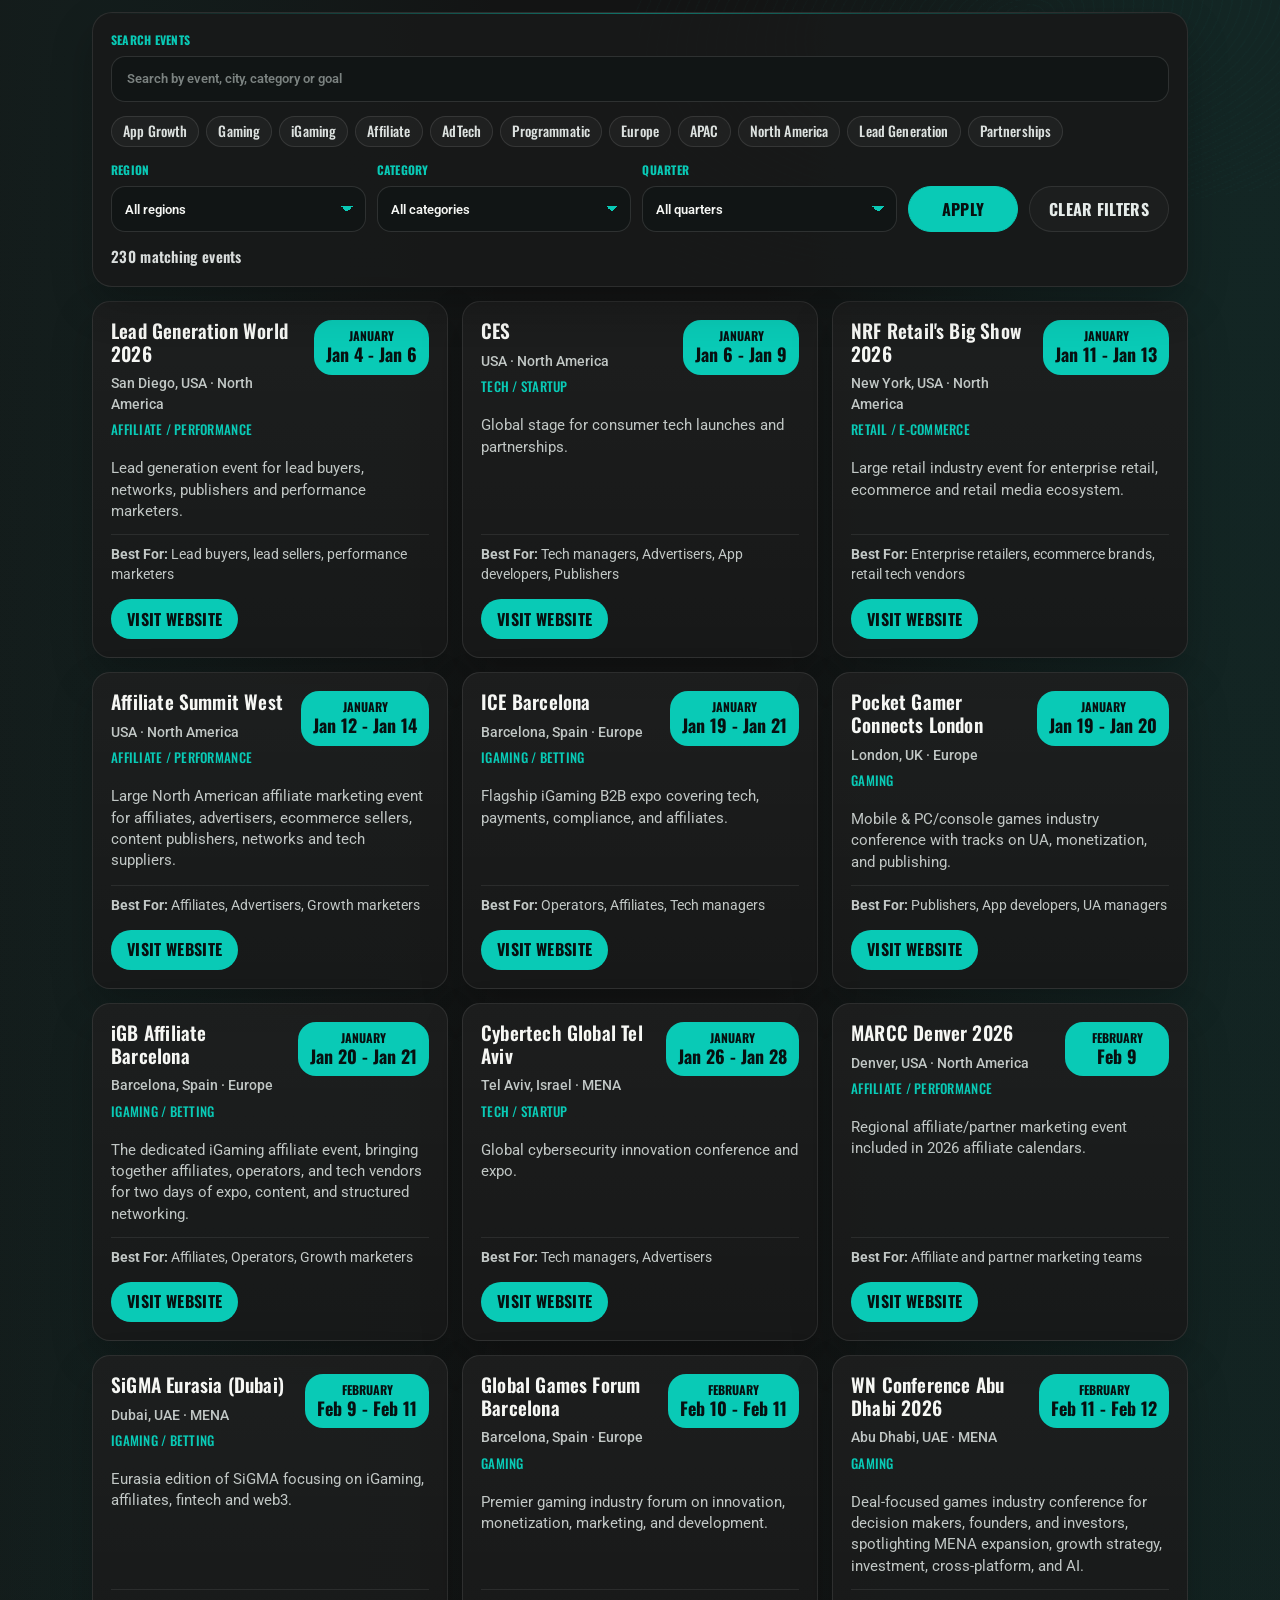
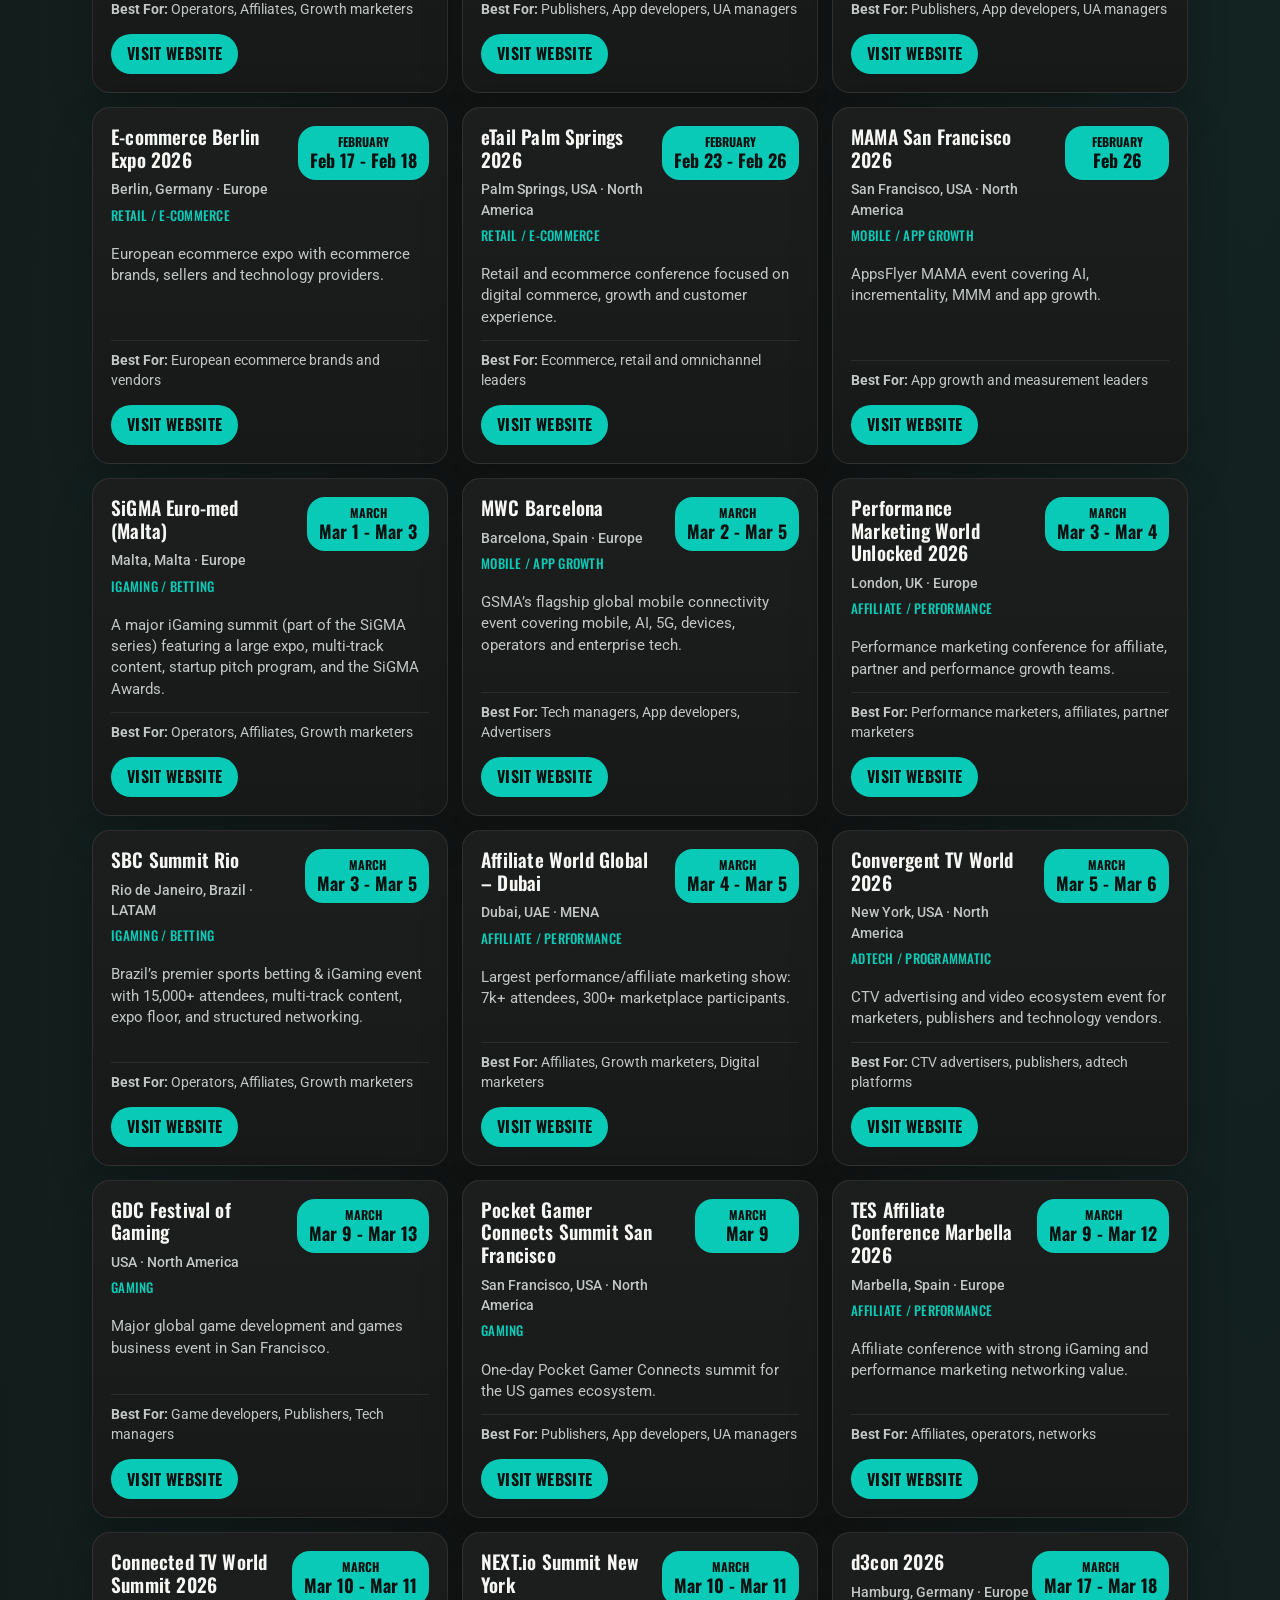
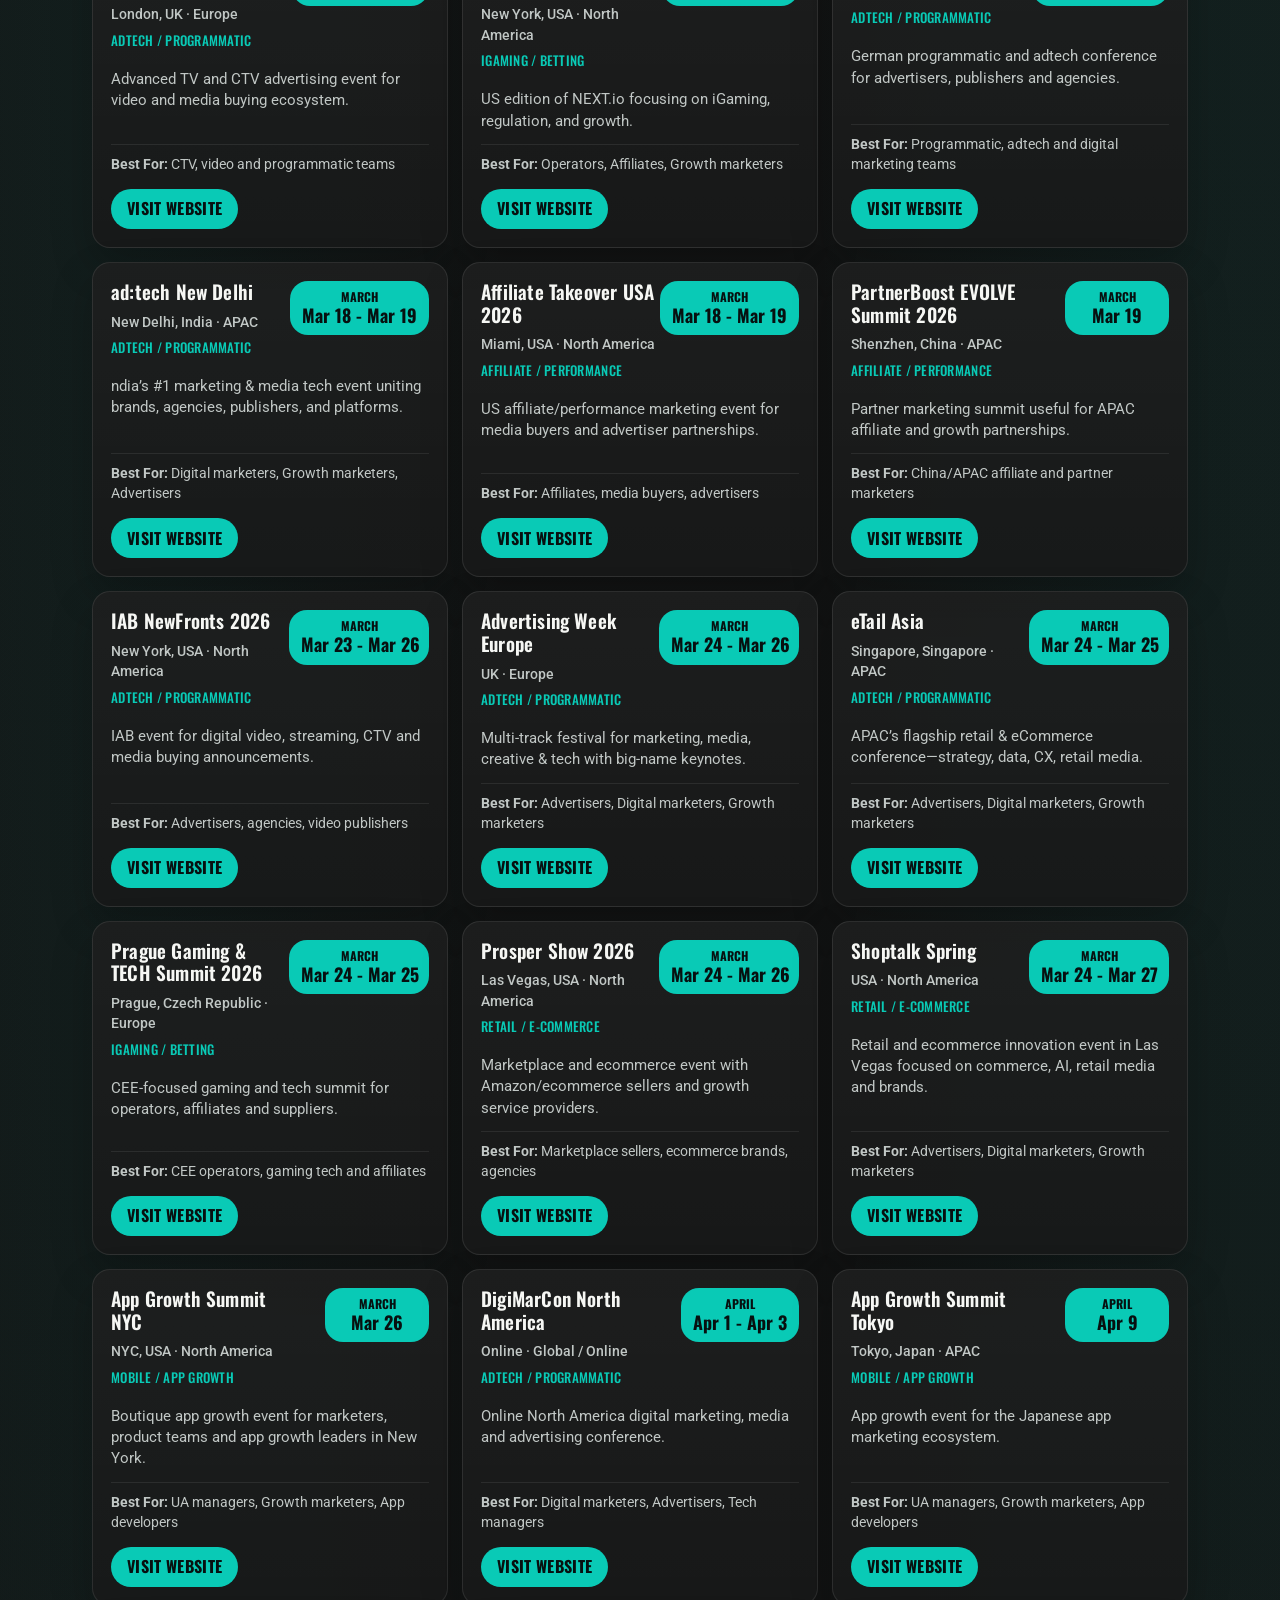
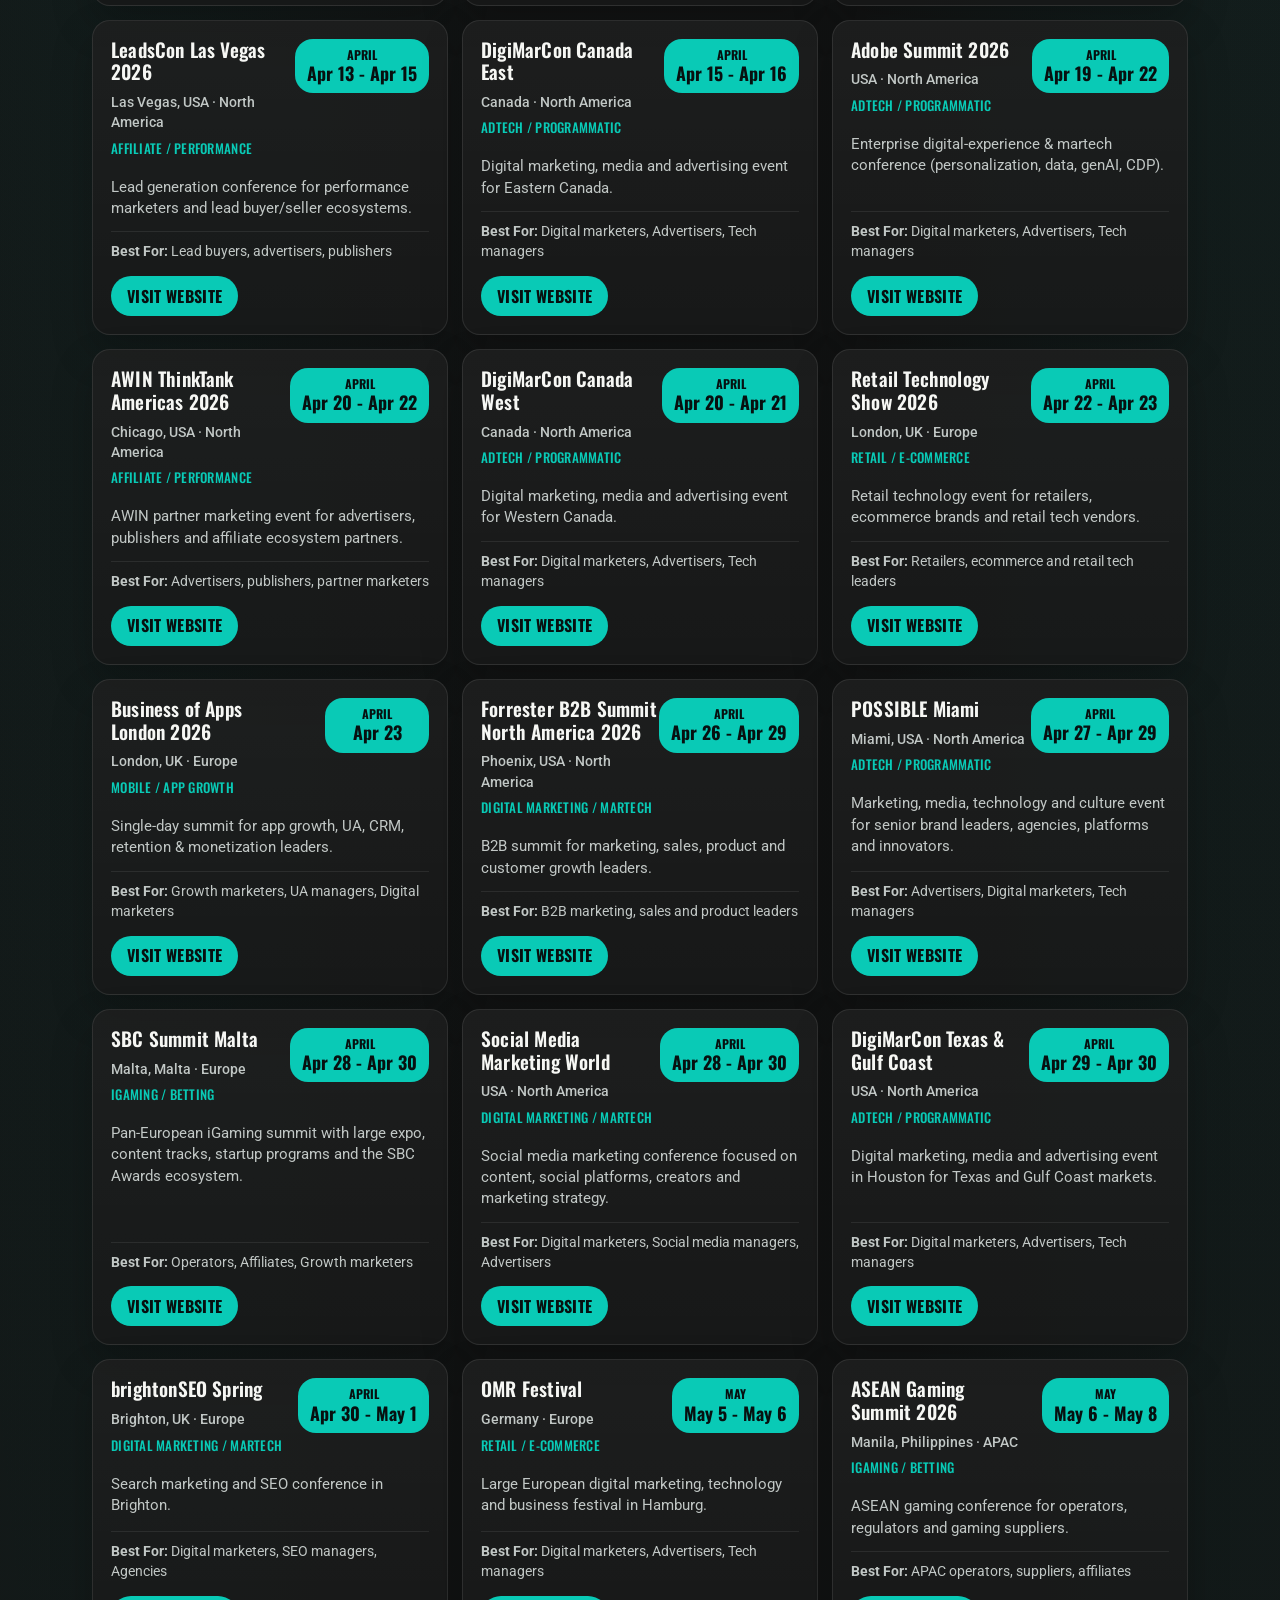
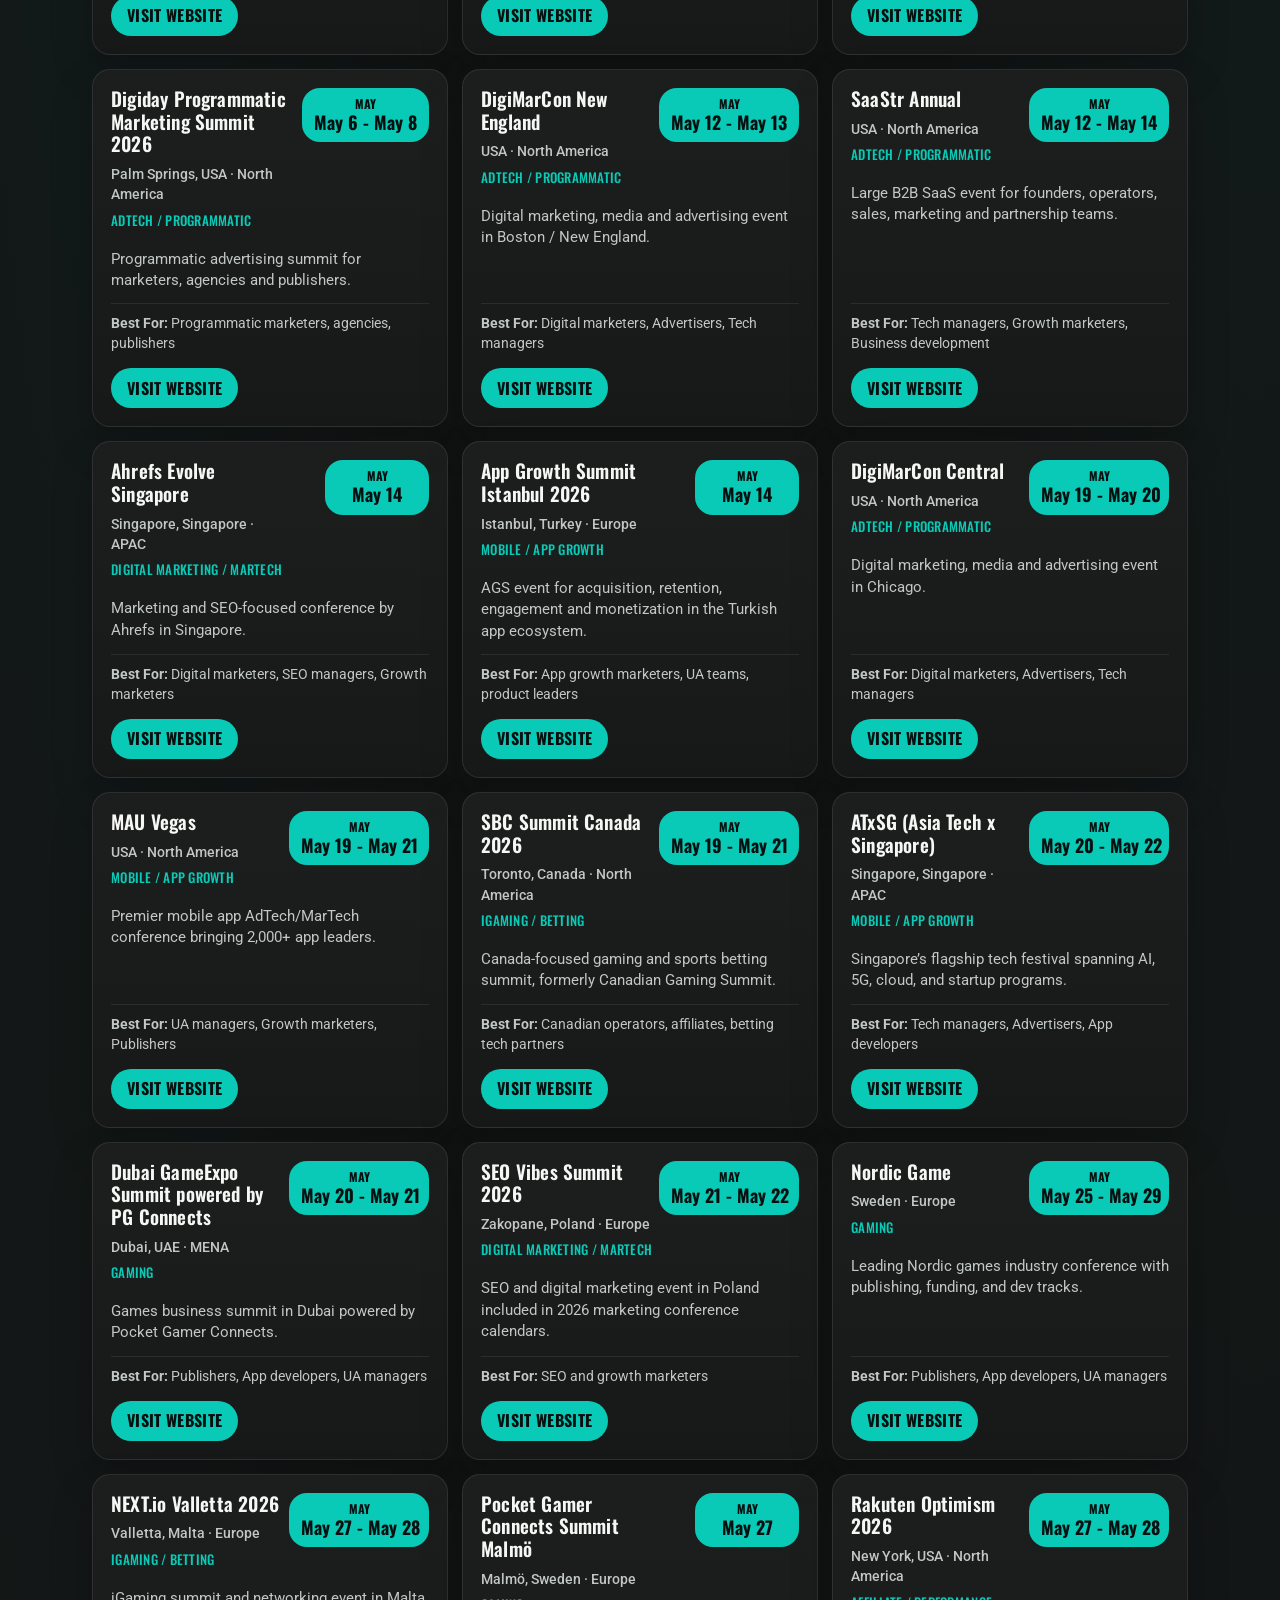
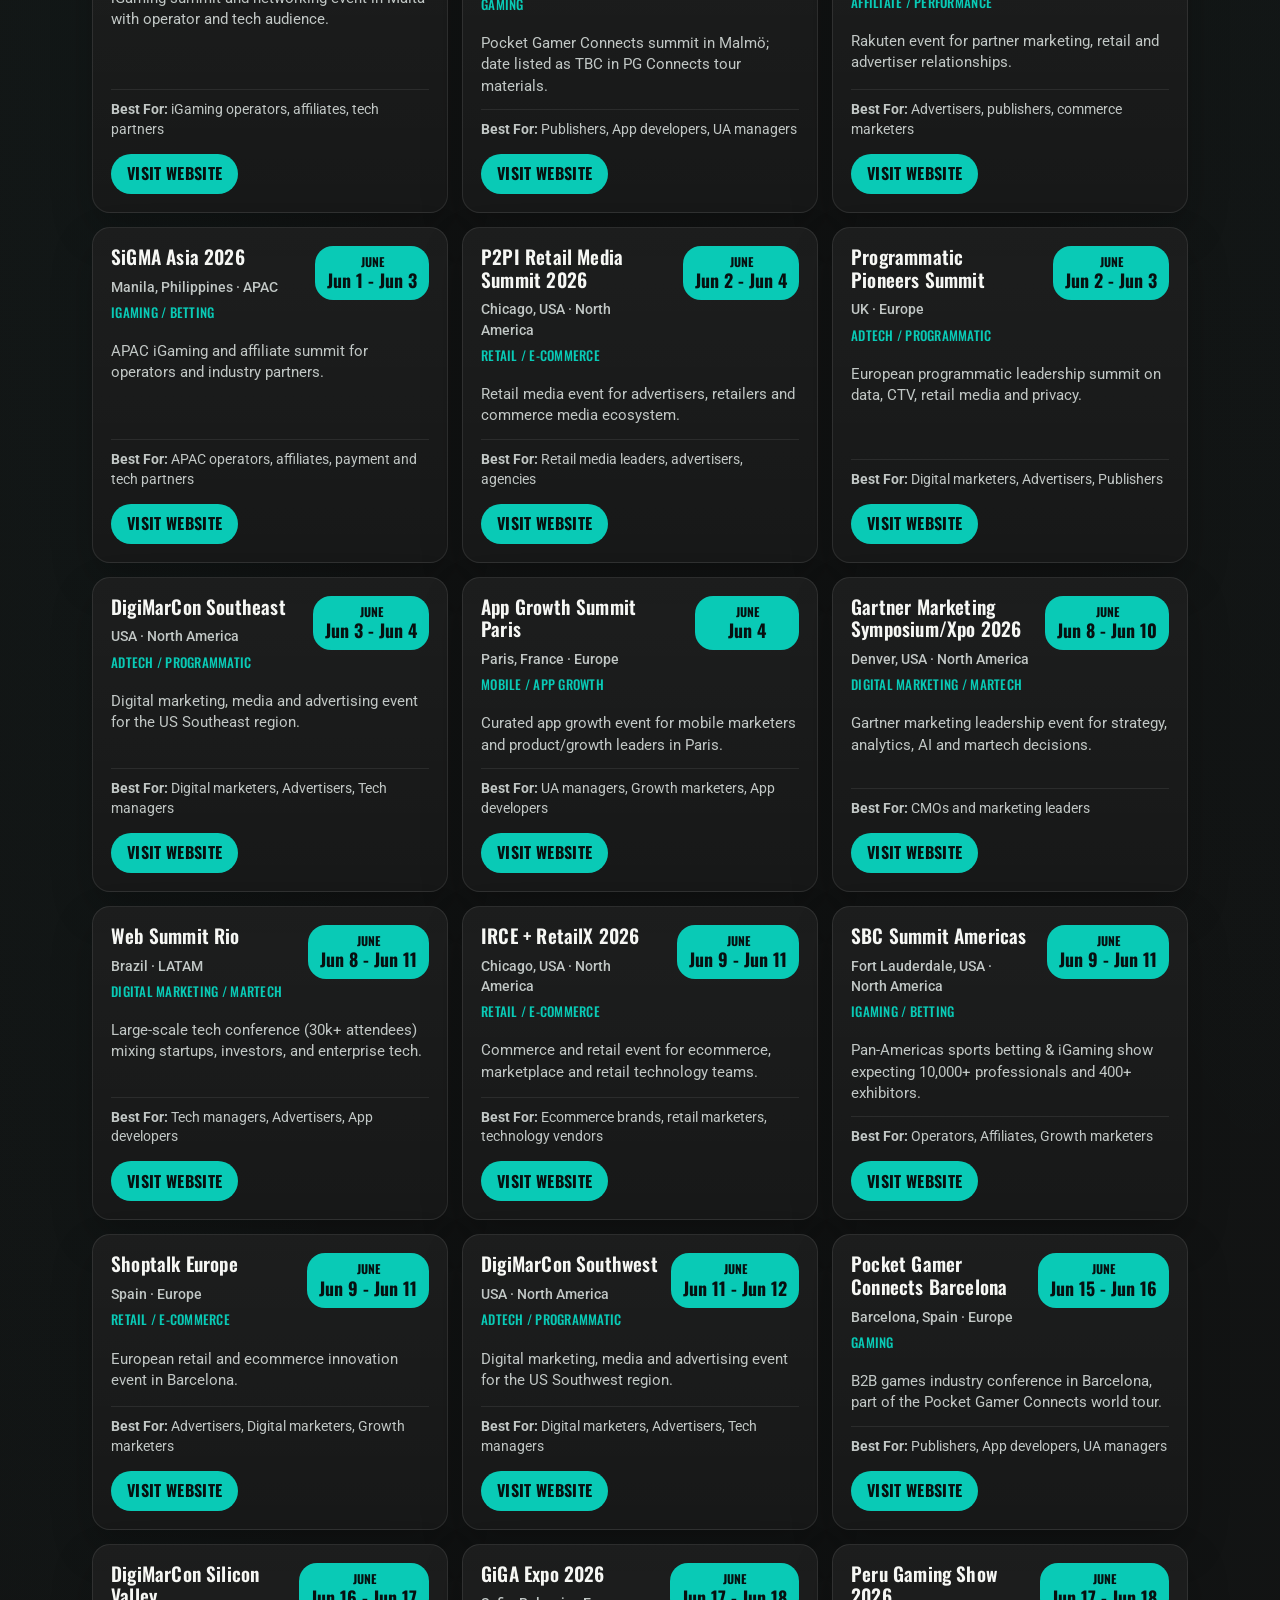
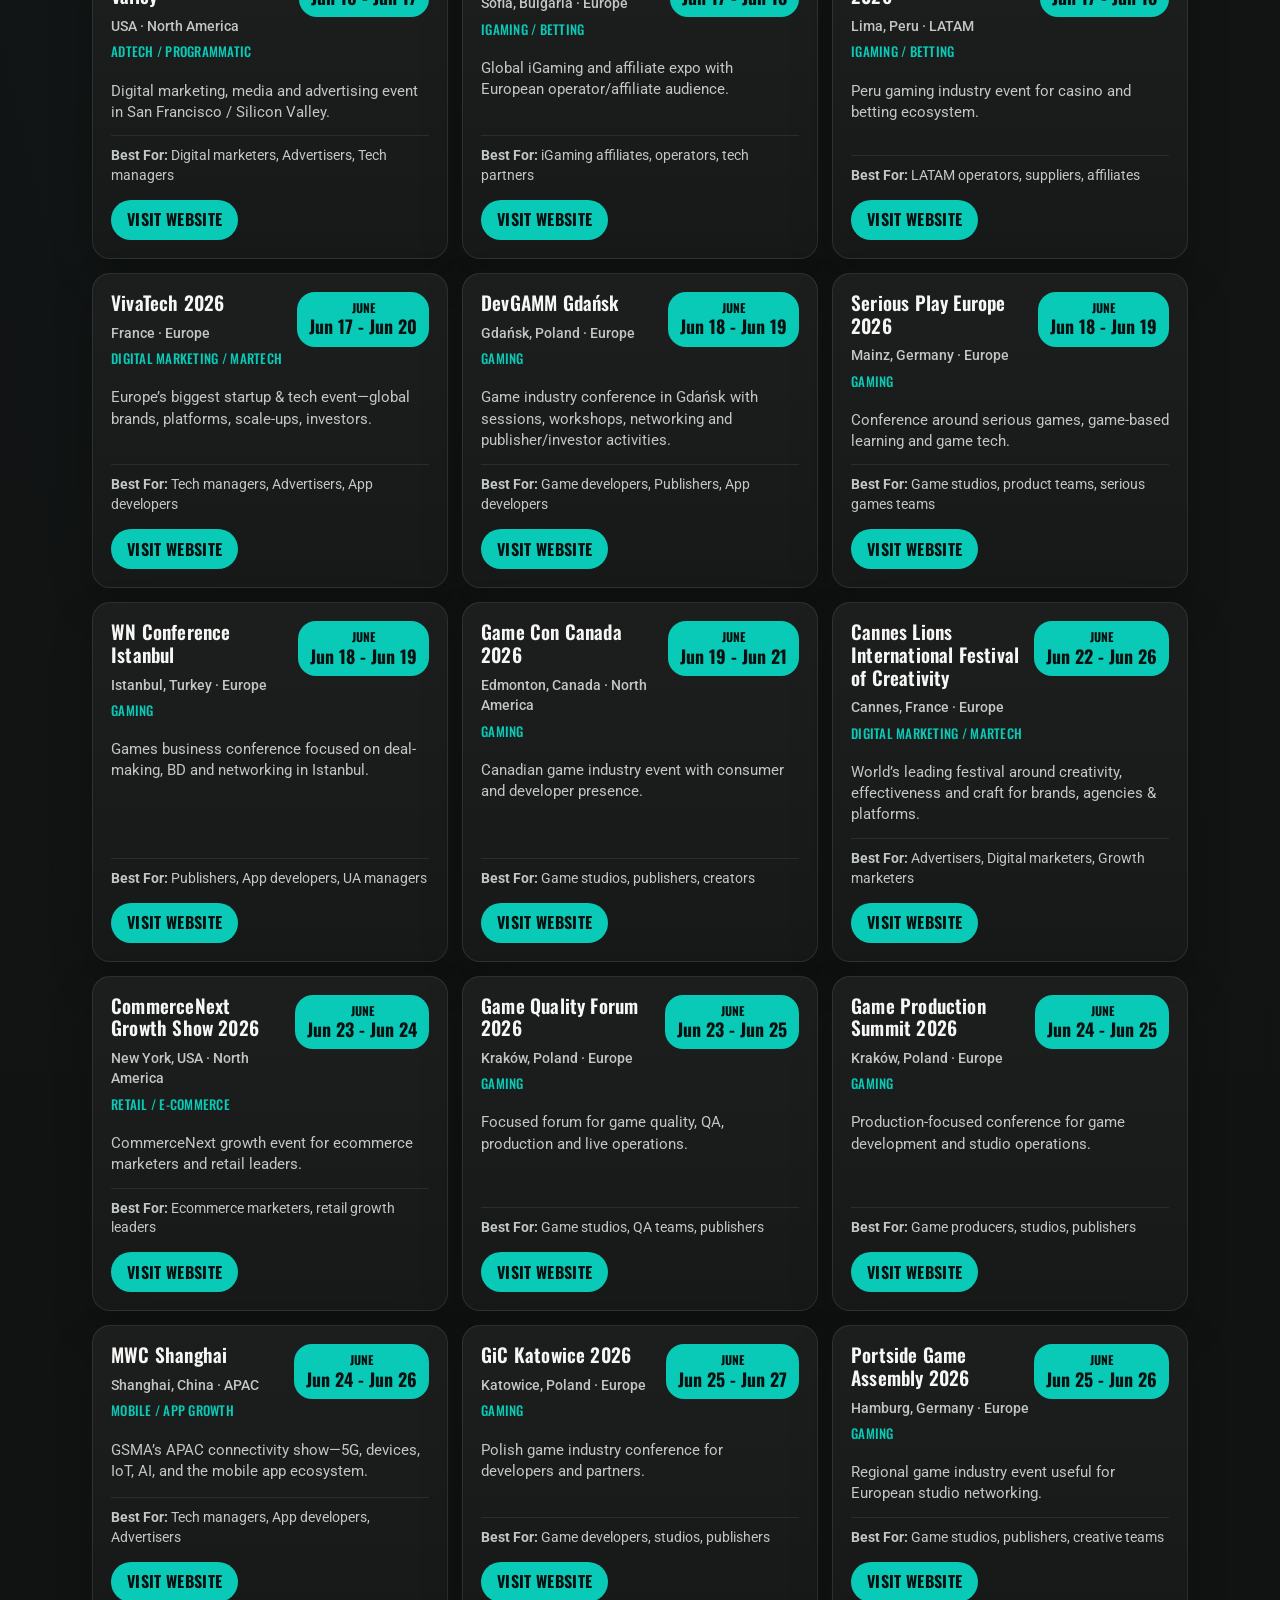
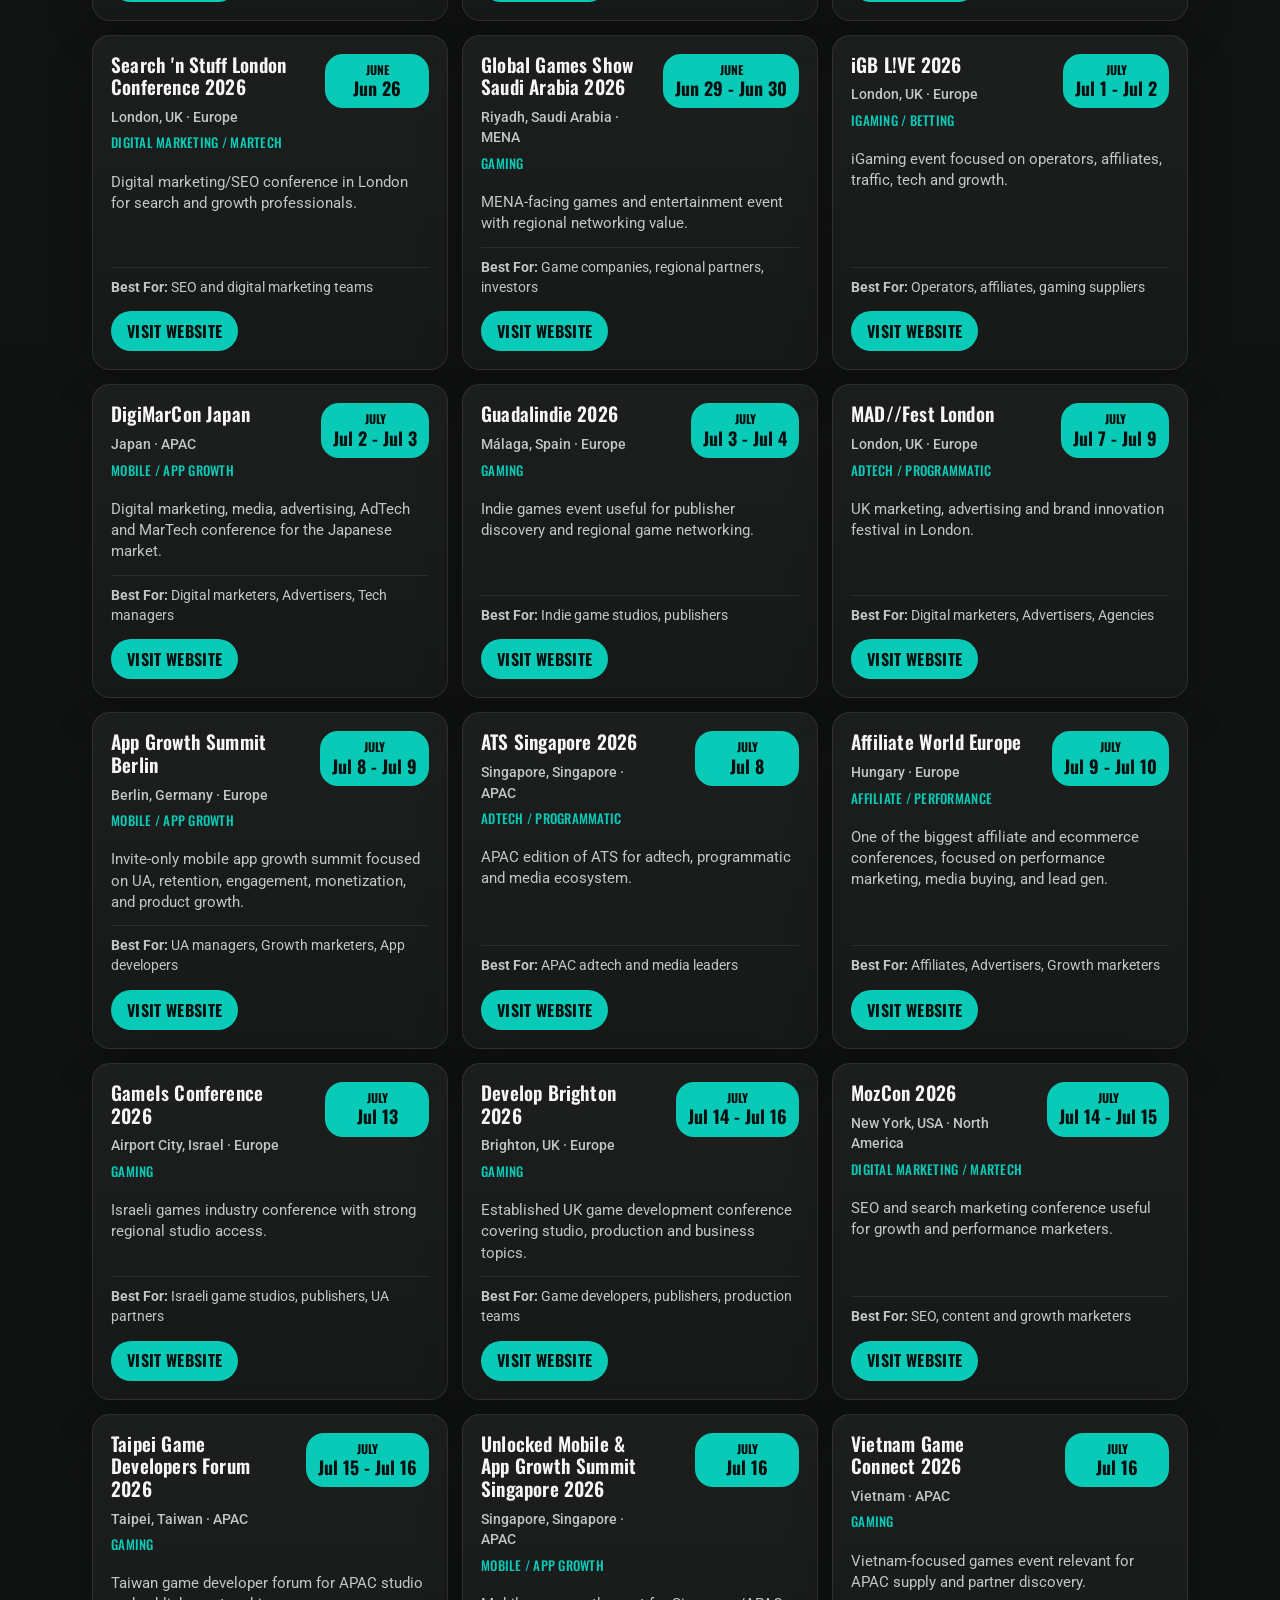
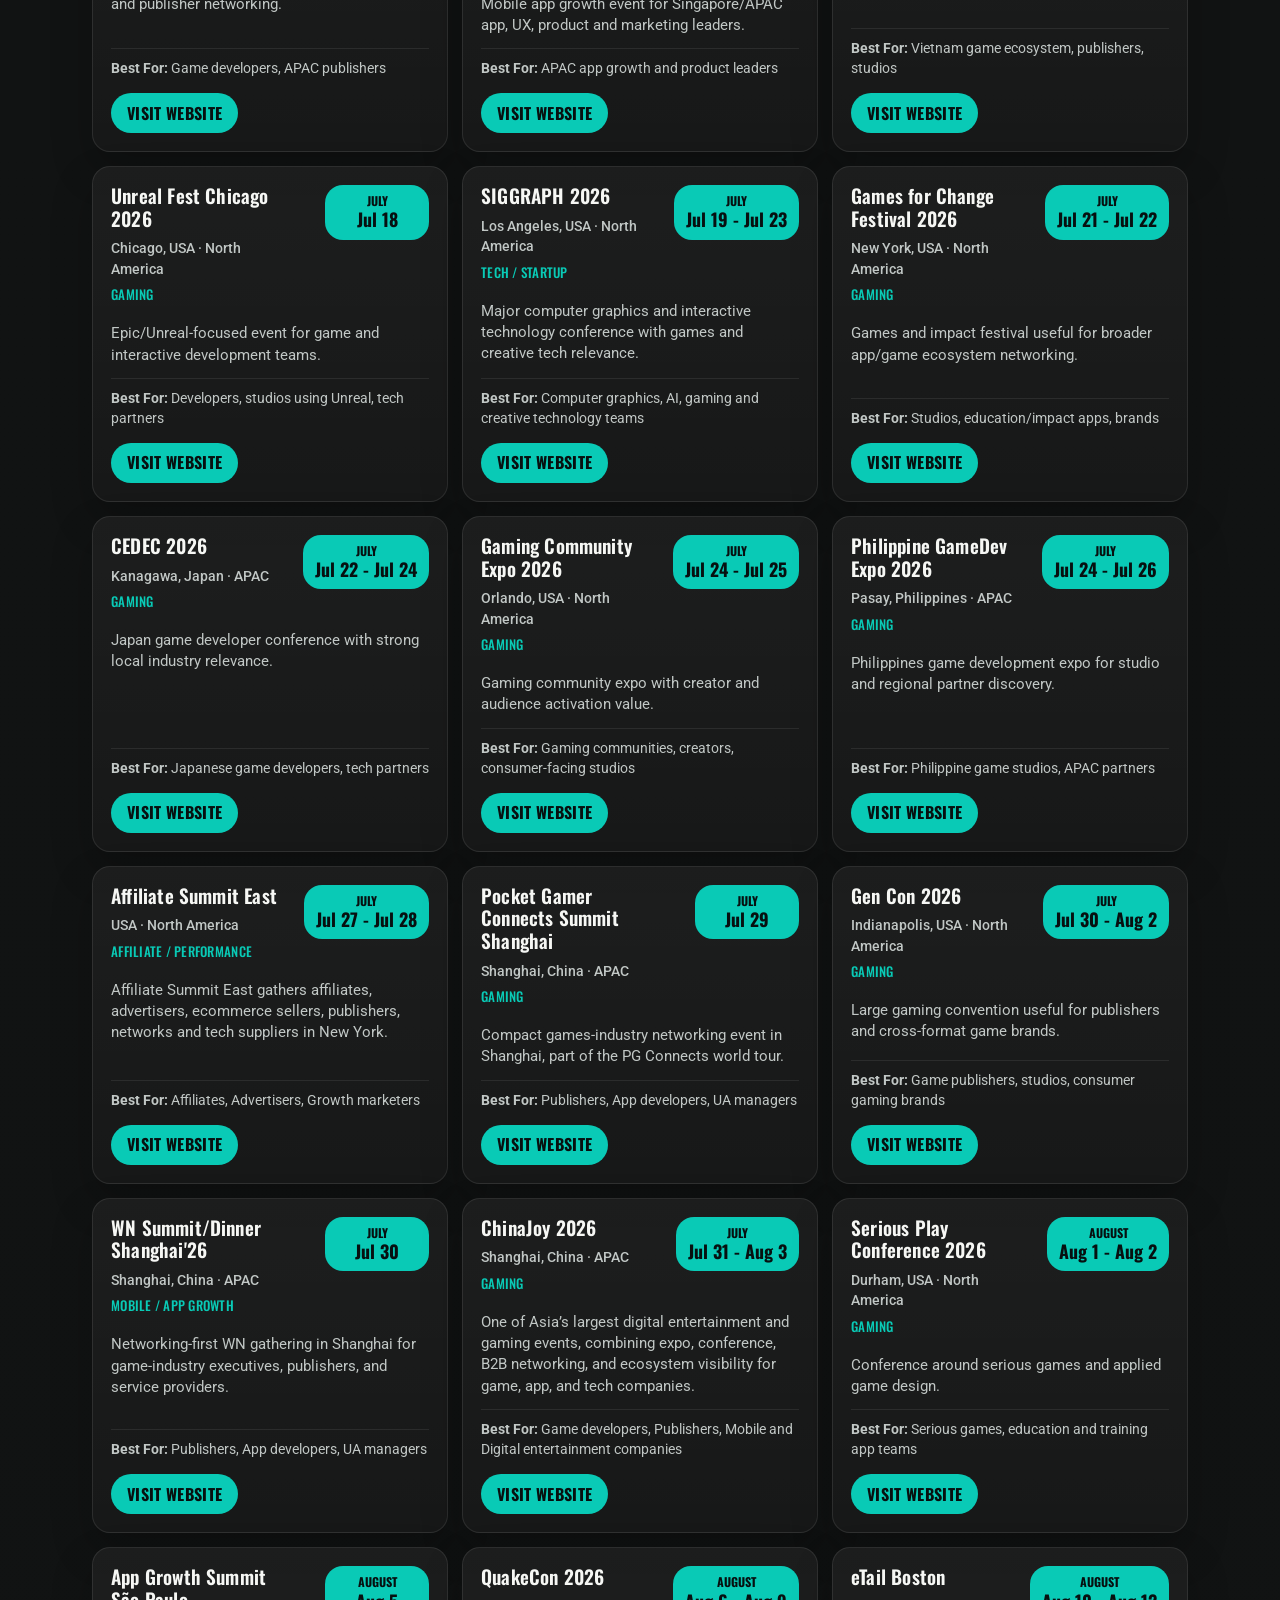
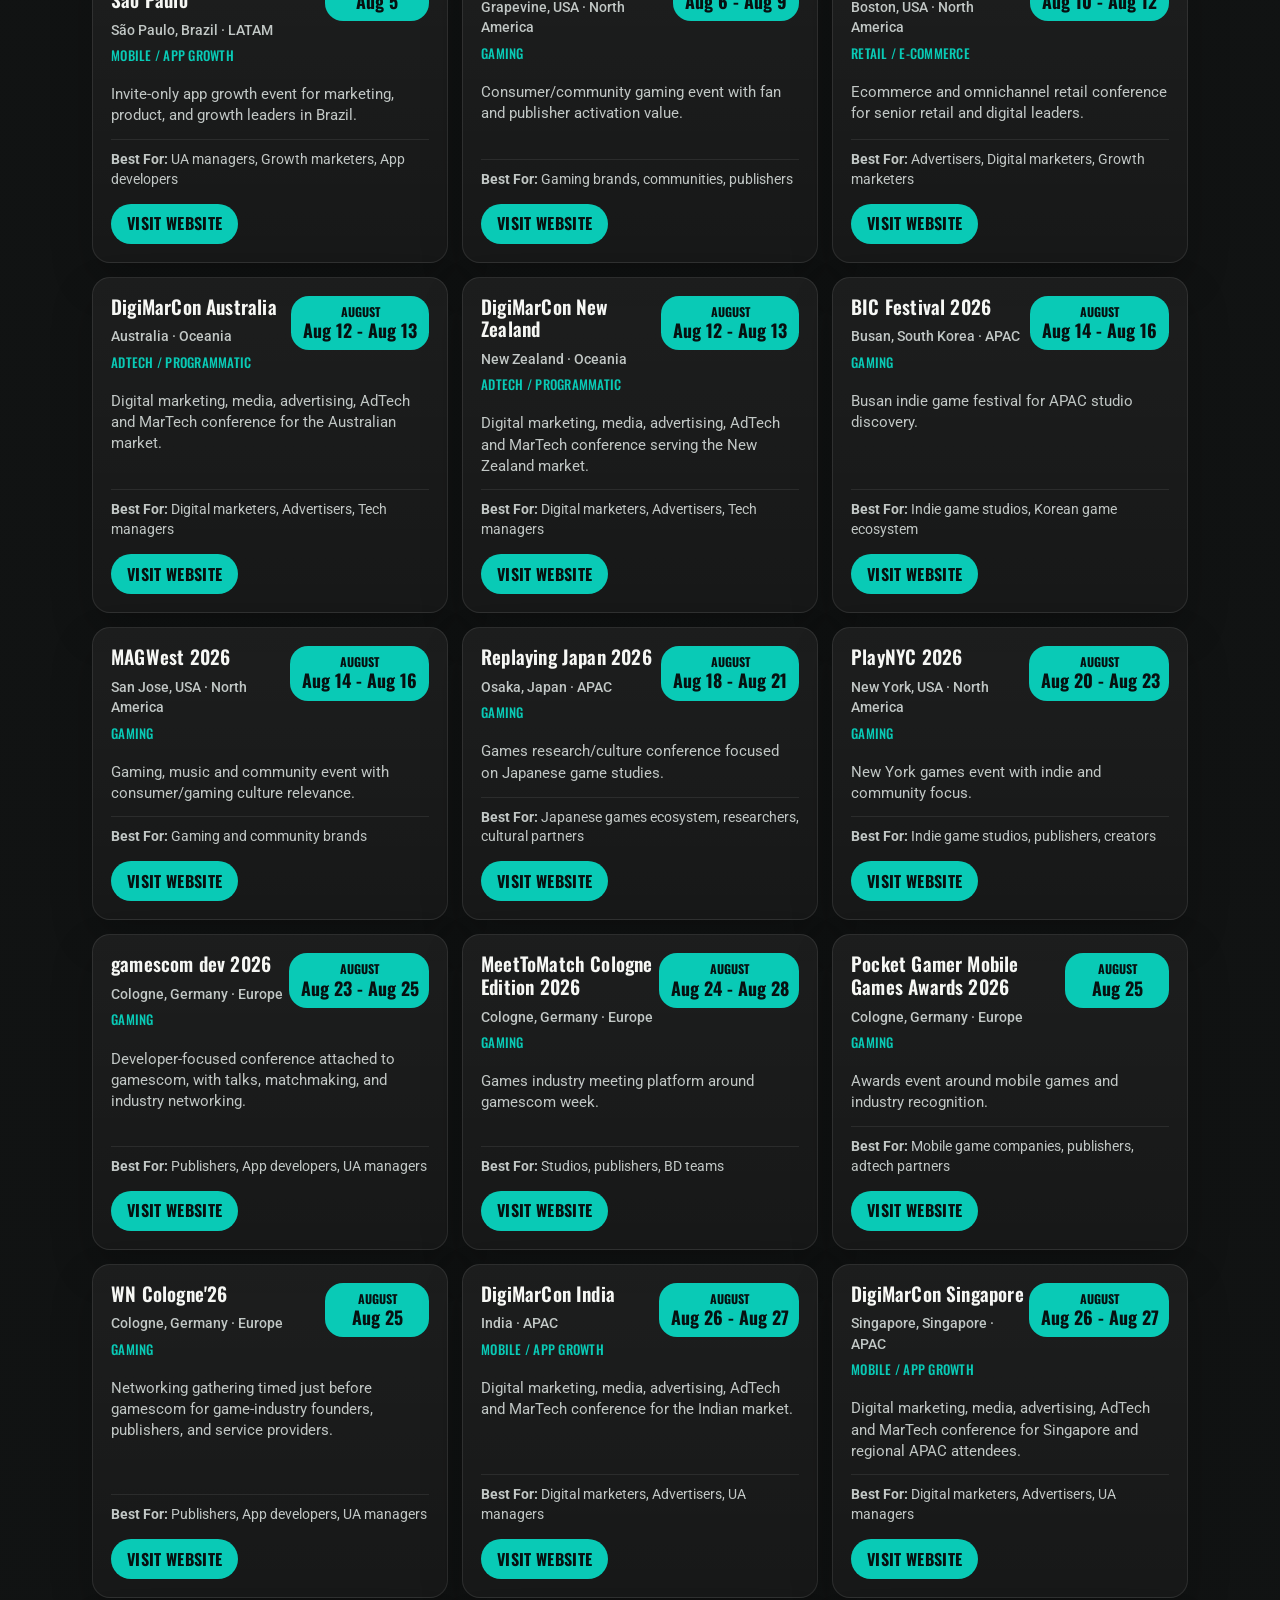
==== index.html @ cb984f2c "Refresh BidMatrix widget styling" ====
<!doctype html>
<html lang="en">
<head>
  <meta charset="utf-8">
  <meta name="viewport" content="width=device-width, initial-scale=1">
  <meta name="description" content="Embeddable BidMatrix event search widget for 2026 app growth events">
  <title>App Growth Event Radar 2026 | BidMatrix</title>
  <link rel="icon" href="data:,">
  <link rel="stylesheet" href="styles.css?v=bidmatrix-refresh">
</head>
<body>
  <main class="widget-shell">
    <section class="search-panel" aria-label="Search 2026 events">
      <label class="search-box" for="searchInput">
        <span>Search events</span>
        <input id="searchInput" type="search" placeholder="Search by event, city, category or goal">
      </label>

      <div class="quick-filters" aria-label="Quick filters">
        <button type="button" class="chip" data-filter-type="category" data-filter-field="mainCategory" data-filter-value="Mobile / App Growth">App Growth</button>
        <button type="button" class="chip" data-filter-type="category" data-filter-field="verticalTags" data-filter-value="Gaming">Gaming</button>
        <button type="button" class="chip" data-filter-type="category" data-filter-field="verticalTags" data-filter-value="iGaming">iGaming</button>
        <button type="button" class="chip" data-filter-type="category" data-filter-field="verticalTags" data-filter-value="Affiliate">Affiliate</button>
        <button type="button" class="chip" data-filter-type="category" data-filter-field="verticalTags" data-filter-value="AdTech">AdTech</button>
        <button type="button" class="chip" data-filter-type="category" data-filter-field="verticalTags" data-filter-value="Programmatic">Programmatic</button>
        <button type="button" class="chip" data-filter-type="region" data-filter-field="region" data-filter-value="Europe">Europe</button>
        <button type="button" class="chip" data-filter-type="region" data-filter-field="region" data-filter-value="APAC">APAC</button>
        <button type="button" class="chip" data-filter-type="region" data-filter-field="region" data-filter-value="North America">North America</button>
        <button type="button" class="chip" data-filter-type="goalTags" data-filter-field="goalTags" data-filter-value="Lead generation">Lead Generation</button>
        <button type="button" class="chip" data-filter-type="goalTags" data-filter-field="goalTags" data-filter-value="Partnerships">Partnerships</button>
      </div>

      <div class="filter-controls">
        <label for="regionFilter">
          <span>Region</span>
          <select id="regionFilter" data-filter="region"></select>
        </label>
        <label for="mainCategoryFilter">
          <span>Category</span>
          <select id="mainCategoryFilter" data-filter="mainCategory"></select>
        </label>
        <label for="quarterFilter">
          <span>Quarter</span>
          <select id="quarterFilter" data-filter="quarter"></select>
        </label>
        <button type="button" id="applyFilters" class="primary-button">Apply</button>
        <button type="button" id="clearFilters" class="secondary-button">Clear filters</button>
      </div>

      <p id="resultCount" class="result-count">Loading events...</p>
    </section>

    <section class="events-section" aria-live="polite">
      <div id="eventsGrid" class="events-grid"></div>
      <div id="emptyState" class="empty-state" hidden>
        <h2>No matching events found</h2>
        <p>Try changing your search or selecting broader filters.</p>
        <button type="button" class="empty-clear secondary-button">Clear filters</button>
      </div>
    </section>
  </main>

  <script src="script.js"></script>
</body>
</html>
---- styles.css ----
@import url("https://fonts.googleapis.com/css2?family=Oswald:wght@400;500;600;700&family=Roboto:wght@400;500;700&display=swap");

:root {
  --bg: #111313;
  --panel: #181a1a;
  --panel-soft: #1e2121;
  --field: #111515;
  --line: rgba(255, 255, 255, 0.09);
  --line-strong: rgba(9, 202, 182, 0.42);
  --text: #f6f7f4;
  --muted: #c1c7c5;
  --muted-2: #09CAB6;
  --accent: #09CAB6;
  --accent-hover: #28d7c8;
  --black: #071010;
  --shadow: 0 18px 42px rgba(0, 0, 0, 0.22);
}

* {
  box-sizing: border-box;
}

body {
  margin: 0;
  color: var(--text);
  background:
    radial-gradient(ellipse at 98% -10%, rgba(9, 202, 182, 0.12), transparent 32rem),
    radial-gradient(ellipse at 8% 8%, rgba(9, 202, 182, 0.06), transparent 26rem),
    linear-gradient(180deg, #141515 0%, var(--bg) 48%, #101212 100%);
  font-family: Roboto, Arial, sans-serif;
  line-height: 1.45;
  overflow-x: hidden;
}

a {
  color: inherit;
}

button,
input,
select {
  font: inherit;
}

.widget-shell {
  width: min(1120px, 100%);
  margin: 0 auto;
  padding: 12px;
  position: relative;
}

.widget-shell::before {
  content: "";
  position: fixed;
  inset: -12rem -8rem auto auto;
  width: min(48rem, 92vw);
  height: 26rem;
  background:
    repeating-radial-gradient(ellipse at center, rgba(9, 202, 182, 0.2) 0 1px, transparent 1px 10px);
  opacity: 0.13;
  transform: rotate(-9deg);
  pointer-events: none;
}

.search-panel,
.event-card,
.empty-state {
  border: 1px solid var(--line);
  background: rgba(24, 26, 26, 0.96);
  box-shadow: var(--shadow);
}

.search-panel {
  position: relative;
  overflow: hidden;
  padding: 18px;
  border-radius: 20px;
}

.search-panel::before {
  content: "";
  position: absolute;
  inset: 0 0 auto;
  height: 1px;
  background: linear-gradient(90deg, transparent, rgba(9, 202, 182, 0.78), transparent);
  opacity: 0.65;
}

h1,
h2,
p {
  margin-top: 0;
}

label {
  display: grid;
  gap: 8px;
  min-width: 0;
  color: var(--muted);
  font-family: Oswald, Arial, sans-serif;
  font-size: 0.84rem;
  font-weight: 600;
}

label span {
  color: var(--accent);
  font-size: 0.74rem;
  font-weight: 700;
  letter-spacing: 0.02em;
  text-transform: uppercase;
}

input,
select {
  width: 100%;
  min-height: 46px;
  color: var(--text);
  background-color: var(--field);
  border: 1px solid rgba(255, 255, 255, 0.12);
  border-radius: 14px;
  outline: none;
  transition: border-color 160ms ease, box-shadow 160ms ease, background-color 160ms ease;
}

input {
  padding: 0 15px;
  font-family: Roboto, Arial, sans-serif;
}

input::placeholder {
  color: #7b8280;
}

select {
  appearance: none;
  padding: 0 38px 0 13px;
  font-family: Roboto, Arial, sans-serif;
  background-image:
    linear-gradient(45deg, transparent 50%, var(--accent) 50%),
    linear-gradient(135deg, var(--accent) 50%, transparent 50%);
  background-position:
    calc(100% - 18px) 50%,
    calc(100% - 12px) 50%;
  background-size: 6px 6px, 6px 6px;
  background-repeat: no-repeat;
}

input:hover,
select:hover {
  border-color: rgba(9, 202, 182, 0.34);
  background-color: #151919;
}

input:focus,
select:focus {
  border-color: var(--accent);
  box-shadow: 0 0 0 2px rgba(9, 202, 182, 0.16);
}

.quick-filters {
  display: flex;
  flex-wrap: wrap;
  gap: 7px;
  margin: 14px 0 4px;
}

.chip {
  min-height: 31px;
  padding: 0 11px;
  color: #dce1df;
  background: rgba(255, 255, 255, 0.035);
  border: 1px solid rgba(255, 255, 255, 0.1);
  border-radius: 999px;
  cursor: pointer;
  font-family: Oswald, Arial, sans-serif;
  font-size: 0.88rem;
  font-weight: 500;
  letter-spacing: 0.01em;
  transition: background-color 160ms ease, border-color 160ms ease, color 160ms ease, transform 160ms ease;
}

.chip:hover {
  border-color: var(--line-strong);
  color: var(--accent);
  background: rgba(9, 202, 182, 0.08);
  transform: translateY(-1px);
}

.chip.is-active {
  color: var(--black);
  background: var(--accent);
  border-color: var(--accent);
  box-shadow: 0 0 0 2px rgba(9, 202, 182, 0.1);
}

.filter-controls {
  display: grid;
  grid-template-columns: repeat(3, minmax(0, 1fr)) 110px 140px;
  gap: 11px;
  margin-top: 14px;
  align-items: end;
}

.primary-button,
.secondary-button {
  min-height: 46px;
  border-radius: 999px;
  cursor: pointer;
  font-family: Oswald, Arial, sans-serif;
  font-weight: 700;
  letter-spacing: 0.02em;
  text-transform: uppercase;
  transition: background-color 160ms ease, border-color 160ms ease, color 160ms ease, transform 160ms ease;
}

.primary-button {
  color: var(--black);
  background: var(--accent);
  border: 1px solid var(--accent);
}

.primary-button:hover {
  background: var(--accent-hover);
  border-color: var(--accent-hover);
  transform: translateY(-1px);
}

.secondary-button {
  color: #e6ecea;
  background: rgba(255, 255, 255, 0.025);
  border: 1px solid var(--line);
}

.secondary-button:hover {
  color: var(--accent);
  border-color: var(--accent);
  transform: translateY(-1px);
}

.result-count {
  margin: 14px 0 0;
  color: #d9dddc;
  font-family: Oswald, Arial, sans-serif;
  font-size: 0.94rem;
  font-weight: 600;
  letter-spacing: 0.02em;
}

.events-section {
  margin-top: 14px;
}

.events-grid {
  display: grid;
  grid-template-columns: repeat(3, minmax(0, 1fr));
  gap: 14px;
}

.event-card {
  display: flex;
  flex-direction: column;
  min-height: 100%;
  padding: 18px;
  border-radius: 18px;
  background:
    linear-gradient(180deg, rgba(255, 255, 255, 0.025), rgba(255, 255, 255, 0)),
    rgba(24, 26, 26, 0.96);
  transition: border-color 160ms ease, transform 160ms ease, background-color 160ms ease;
}

.event-card:hover {
  border-color: var(--line-strong);
  transform: translateY(-1px);
}

.card-header {
  display: grid;
  grid-template-columns: minmax(0, 1fr) minmax(96px, 124px);
  gap: 16px;
  align-items: start;
  margin-bottom: 13px;
}

.event-card h2 {
  margin-bottom: 8px;
  font-family: Oswald, Arial, sans-serif;
  font-size: 1.2rem;
  font-weight: 600;
  line-height: 1.18;
  letter-spacing: 0.01em;
}

.date-badge {
  justify-self: end;
  width: fit-content;
  max-width: 140px;
  min-width: 104px;
  padding: 10px 12px;
  color: var(--black);
  background: var(--accent);
  border-radius: 18px;
  text-align: center;
  font-family: Oswald, Arial, sans-serif;
  font-size: clamp(1rem, 1.6vw, 1.12rem);
  font-weight: 700;
  line-height: 1.08;
  white-space: nowrap;
}

.date-badge span {
  display: block;
  margin-bottom: 3px;
  font-size: 0.76rem;
  font-weight: 700;
  line-height: 1;
  text-transform: uppercase;
}

.location,
.category,
.description,
.best-for {
  color: var(--muted);
  font-family: Roboto, Arial, sans-serif;
}

.location,
.category {
  margin-bottom: 6px;
  font-size: 0.88rem;
  font-weight: 500;
}

.category {
  color: var(--accent);
  font-family: Oswald, Arial, sans-serif;
  font-size: 0.82rem;
  letter-spacing: 0.02em;
  text-transform: uppercase;
}

.description {
  margin-bottom: 12px;
  font-size: 0.92rem;
}

.best-for {
  margin-top: auto;
  margin-bottom: 0;
  padding-top: 10px;
  border-top: 1px solid rgba(255, 255, 255, 0.08);
  font-size: 0.86rem;
}

.event-link {
  display: inline-flex;
  align-items: center;
  justify-content: center;
  align-self: flex-start;
  min-height: 40px;
  margin-top: 14px;
  padding: 0 16px;
  color: var(--black);
  background: var(--accent);
  border-radius: 999px;
  text-decoration: none;
  font-family: Oswald, Arial, sans-serif;
  font-weight: 700;
  letter-spacing: 0.02em;
  text-transform: uppercase;
  transition: background-color 160ms ease, transform 160ms ease;
}

.event-link:hover {
  background: var(--accent-hover);
  transform: translateY(-1px);
}

.event-link[aria-disabled="true"] {
  color: var(--muted-2);
  background: var(--panel-soft);
  pointer-events: none;
}

.empty-state {
  padding: 34px 18px;
  border-radius: 18px;
  text-align: center;
}

.empty-state h2 {
  margin-bottom: 8px;
  font-family: Oswald, Arial, sans-serif;
  font-size: 1.35rem;
  font-weight: 600;
  letter-spacing: 0;
}

.empty-state p {
  max-width: 520px;
  margin: 0 auto 16px;
  color: var(--muted);
  font-family: Roboto, Arial, sans-serif;
}

.empty-clear {
  padding: 0 18px;
}

@media (max-width: 920px) {
  .filter-controls {
    grid-template-columns: repeat(3, minmax(0, 1fr));
  }

  #applyFilters,
  #clearFilters {
    width: 100%;
  }

  .events-grid {
    grid-template-columns: repeat(2, minmax(0, 1fr));
  }
}

@media (max-width: 720px) {
  .widget-shell {
    padding: 8px;
  }

  .widget-shell::before {
    width: 36rem;
    height: 22rem;
    opacity: 0.08;
  }

  .filter-controls,
  .card-header {
    grid-template-columns: 1fr;
  }

  .card-header {
    gap: 10px;
  }

  .date-badge {
    justify-self: start;
    max-width: 100%;
    min-width: 104px;
    padding: 9px 12px;
  }

  .search-panel,
  .event-card,
  .empty-state {
    border-radius: 16px;
  }

  .events-grid {
    grid-template-columns: 1fr;
  }

  .chip {
    min-height: 34px;
  }

  .primary-button,
  .secondary-button,
  .event-link {
    width: 100%;
  }
}
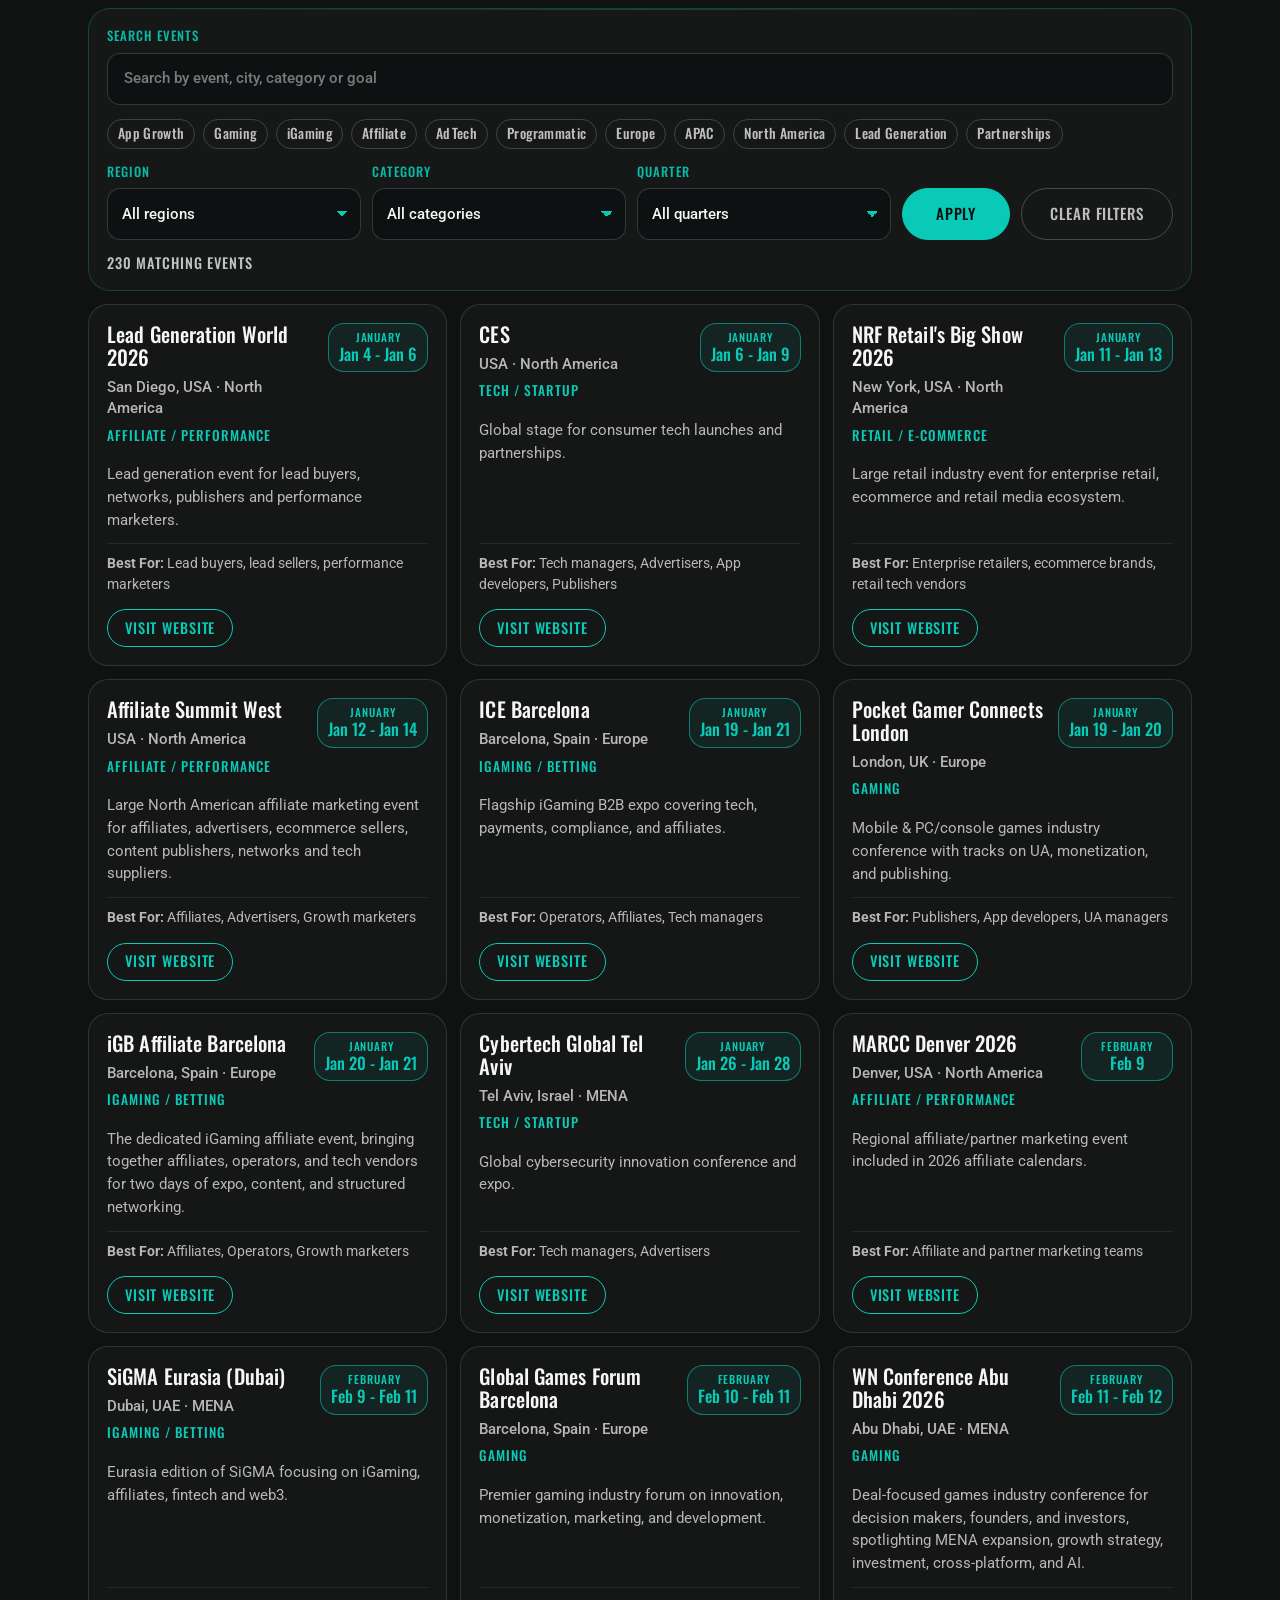
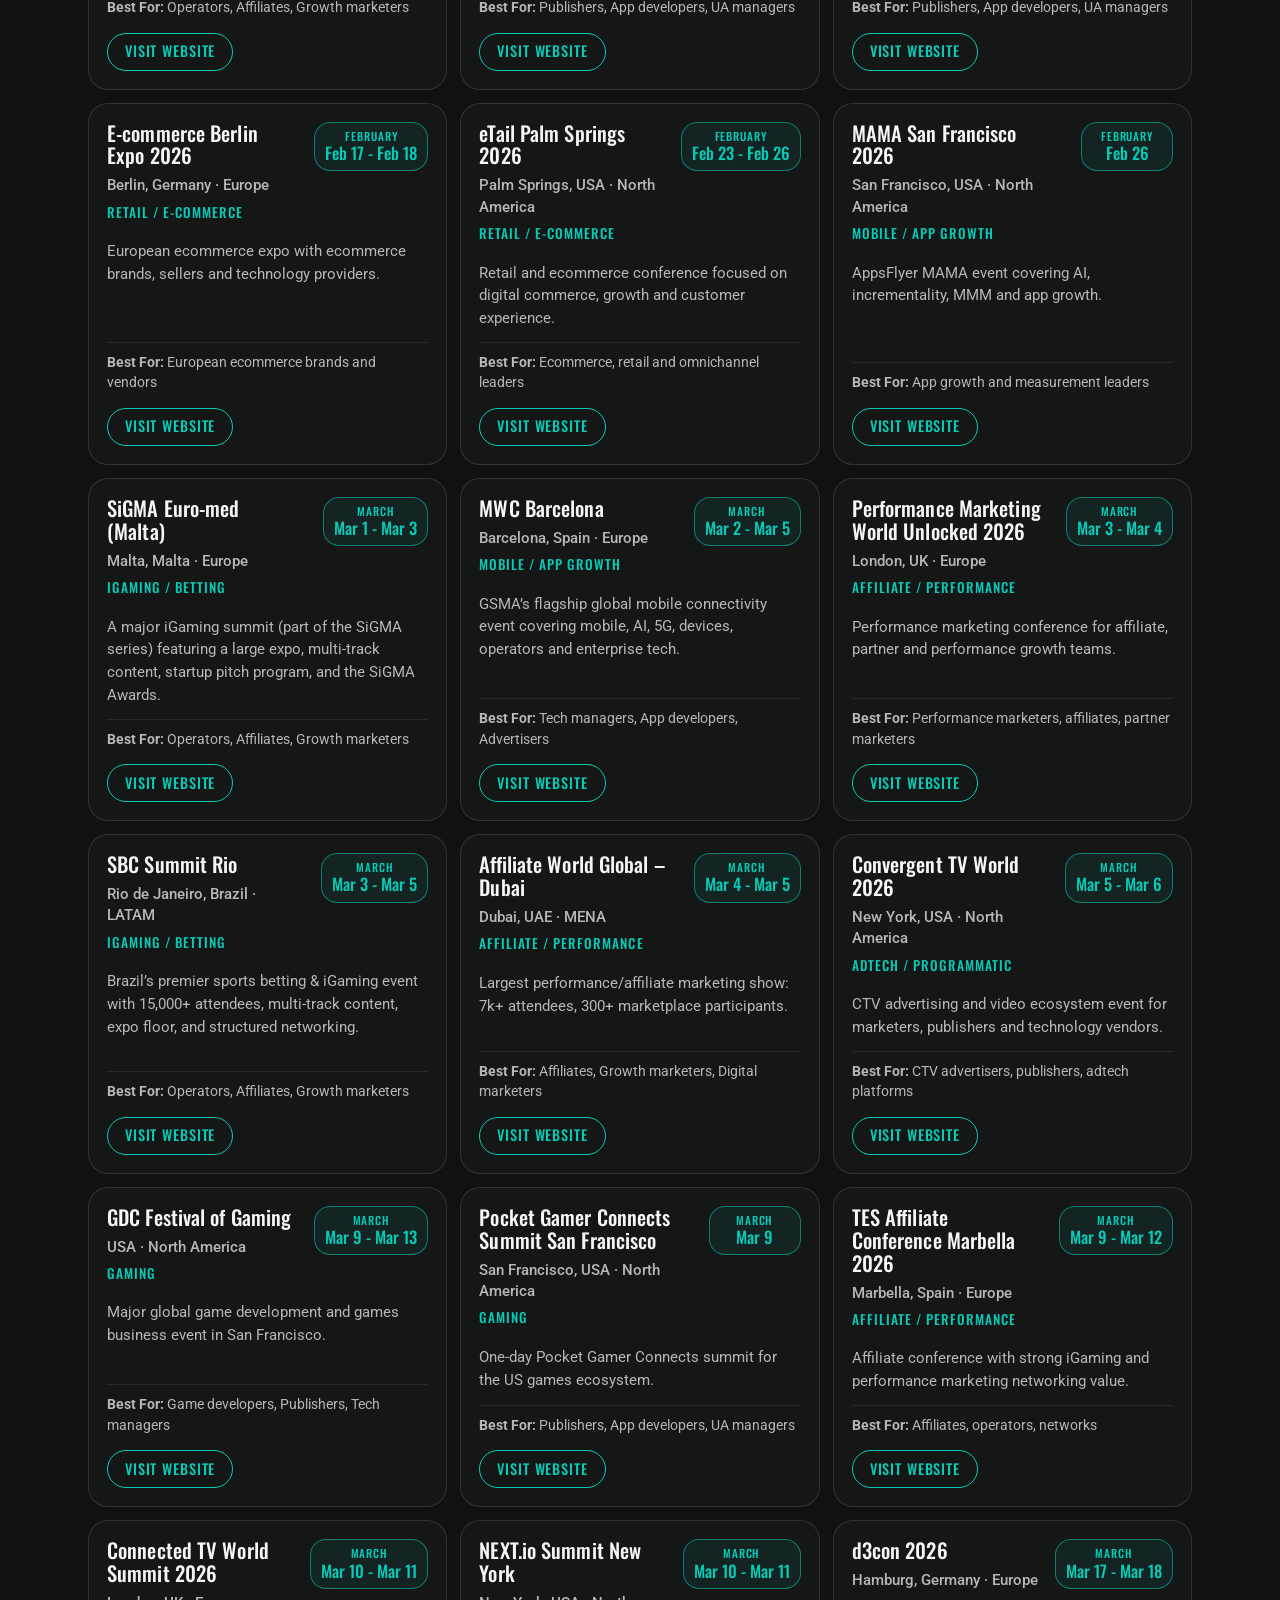
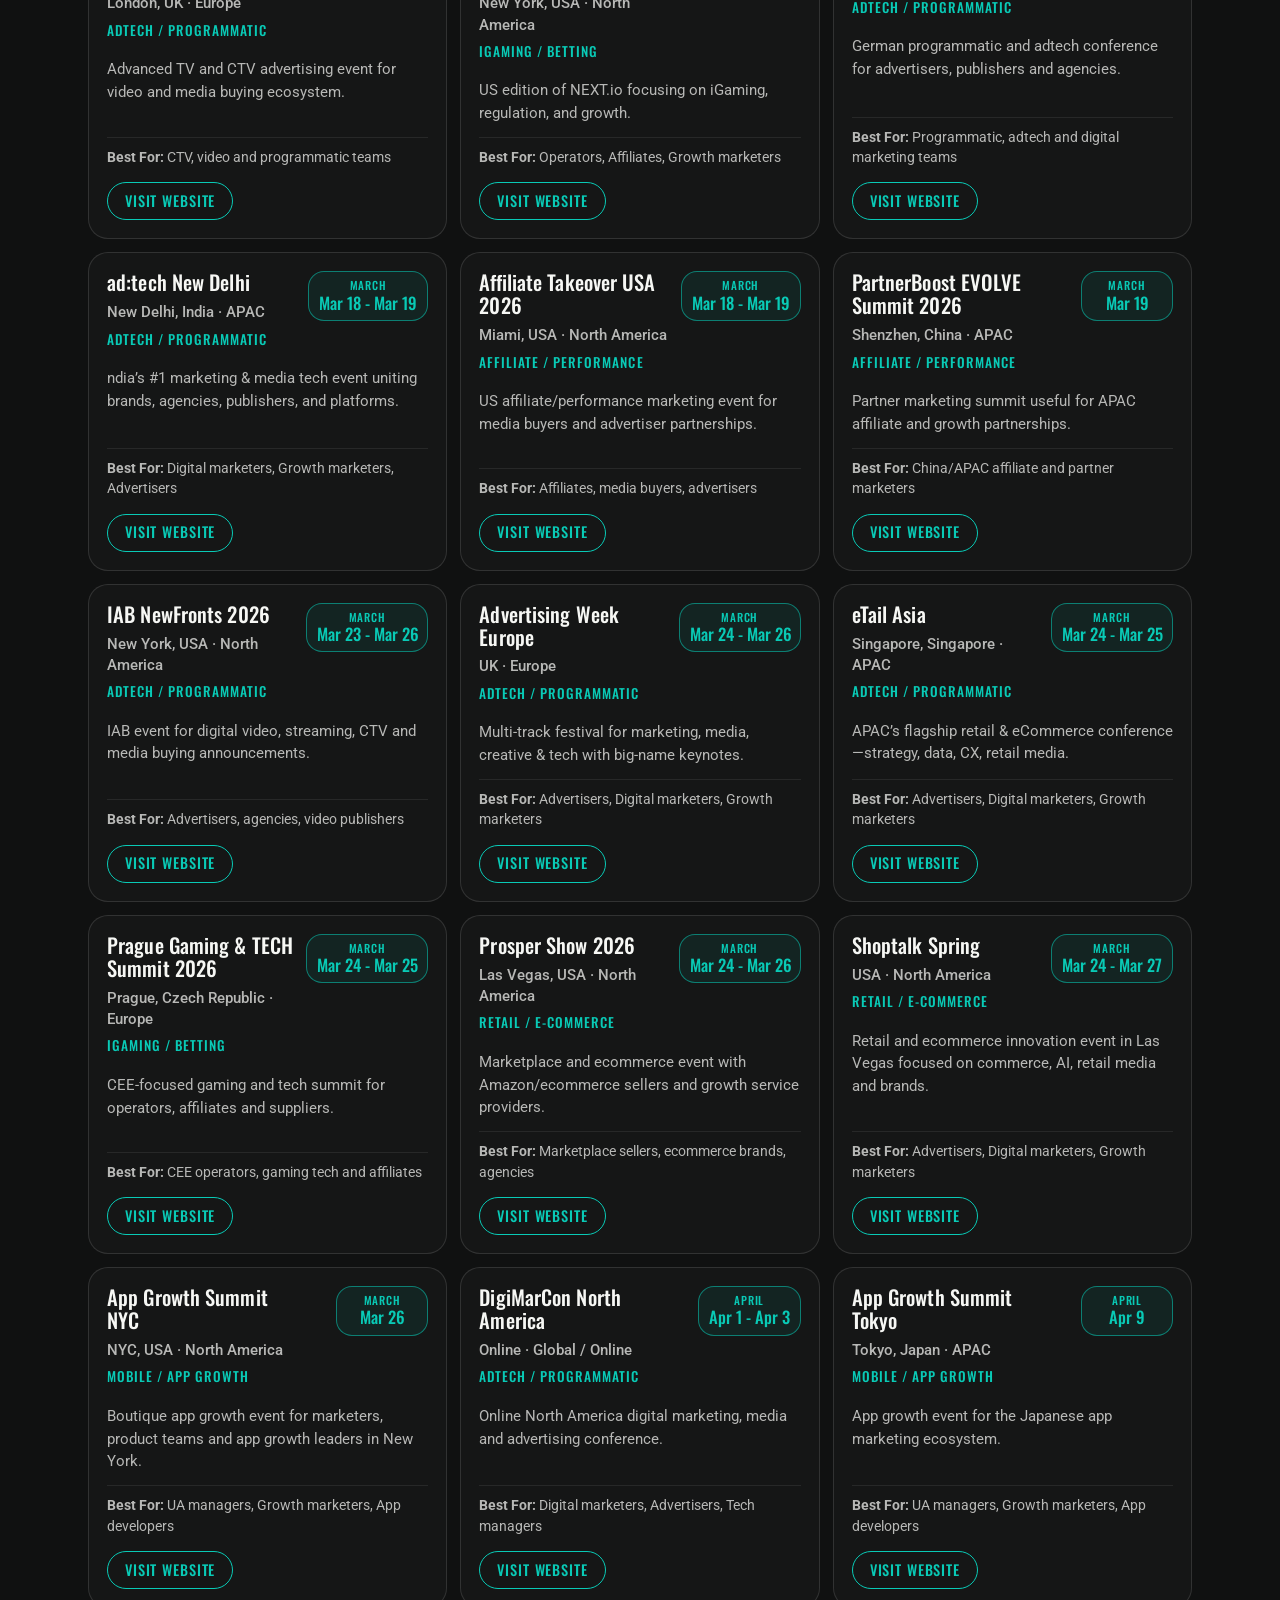
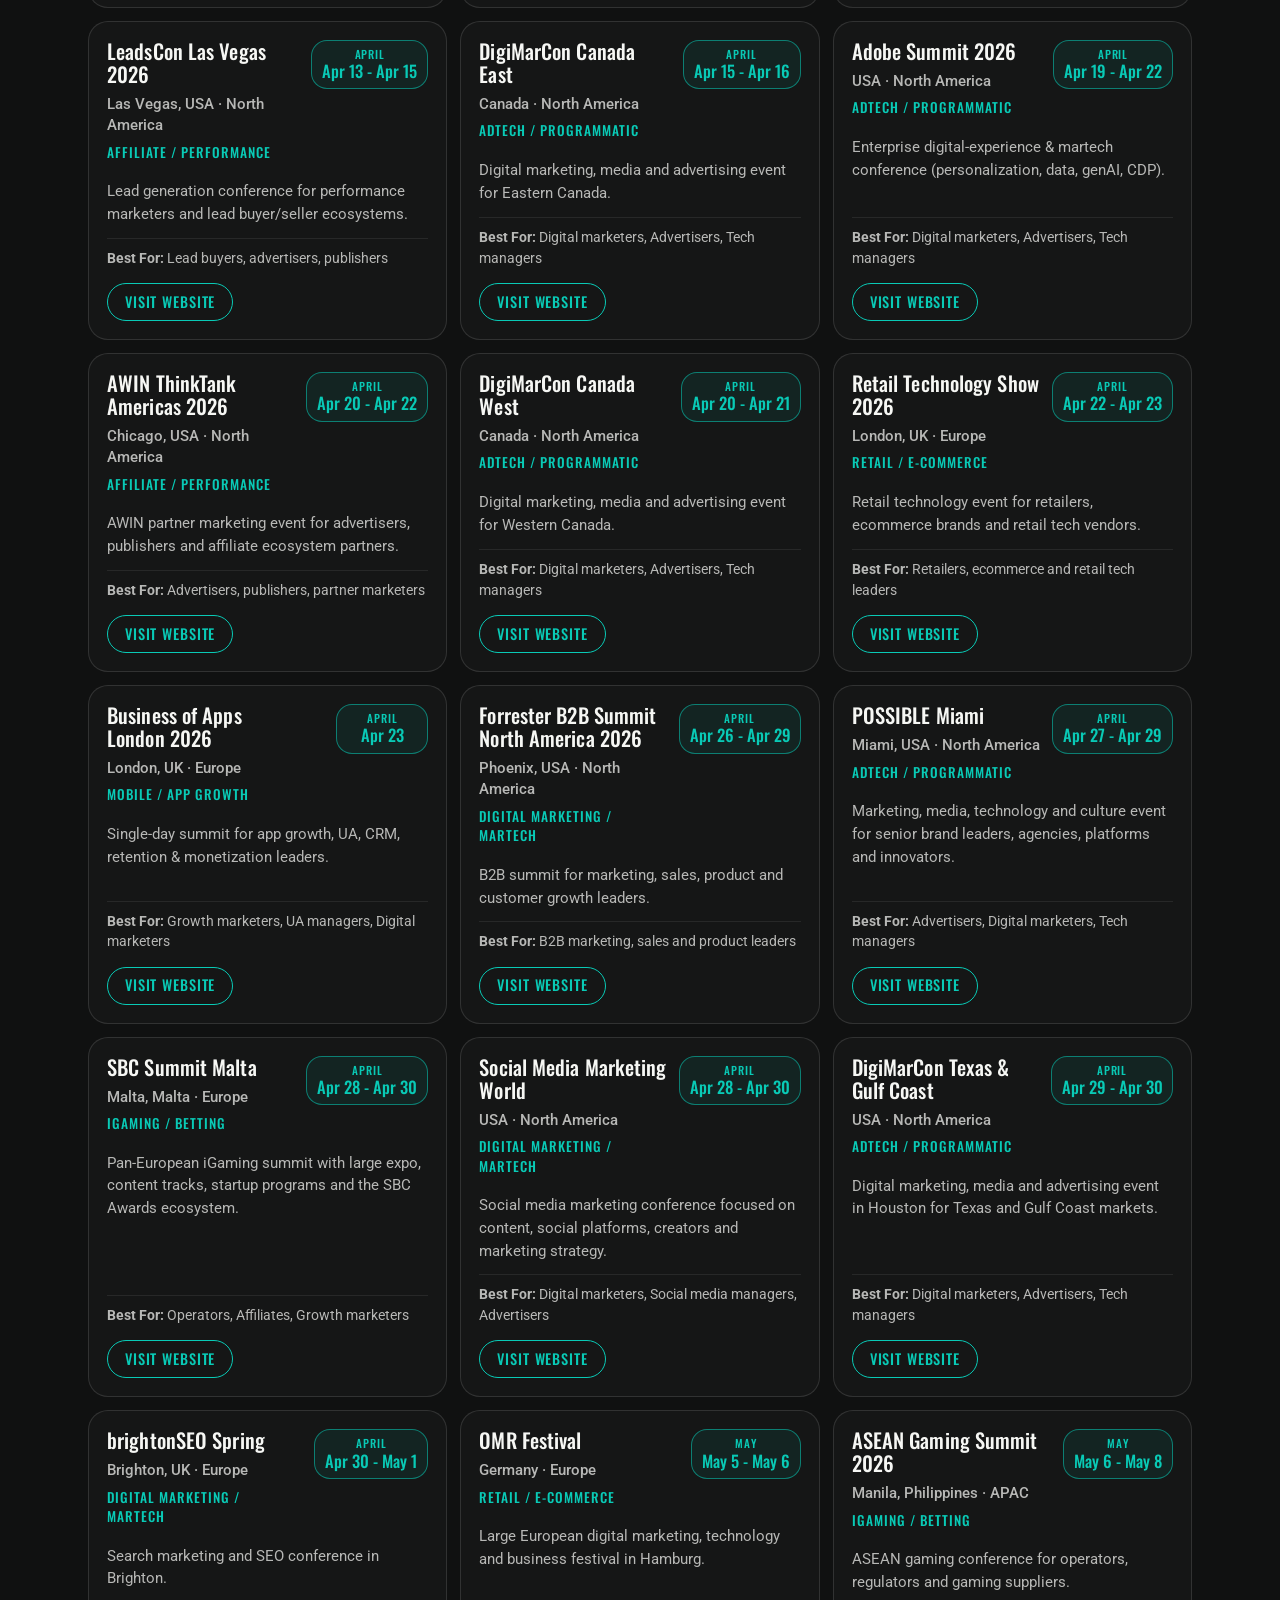
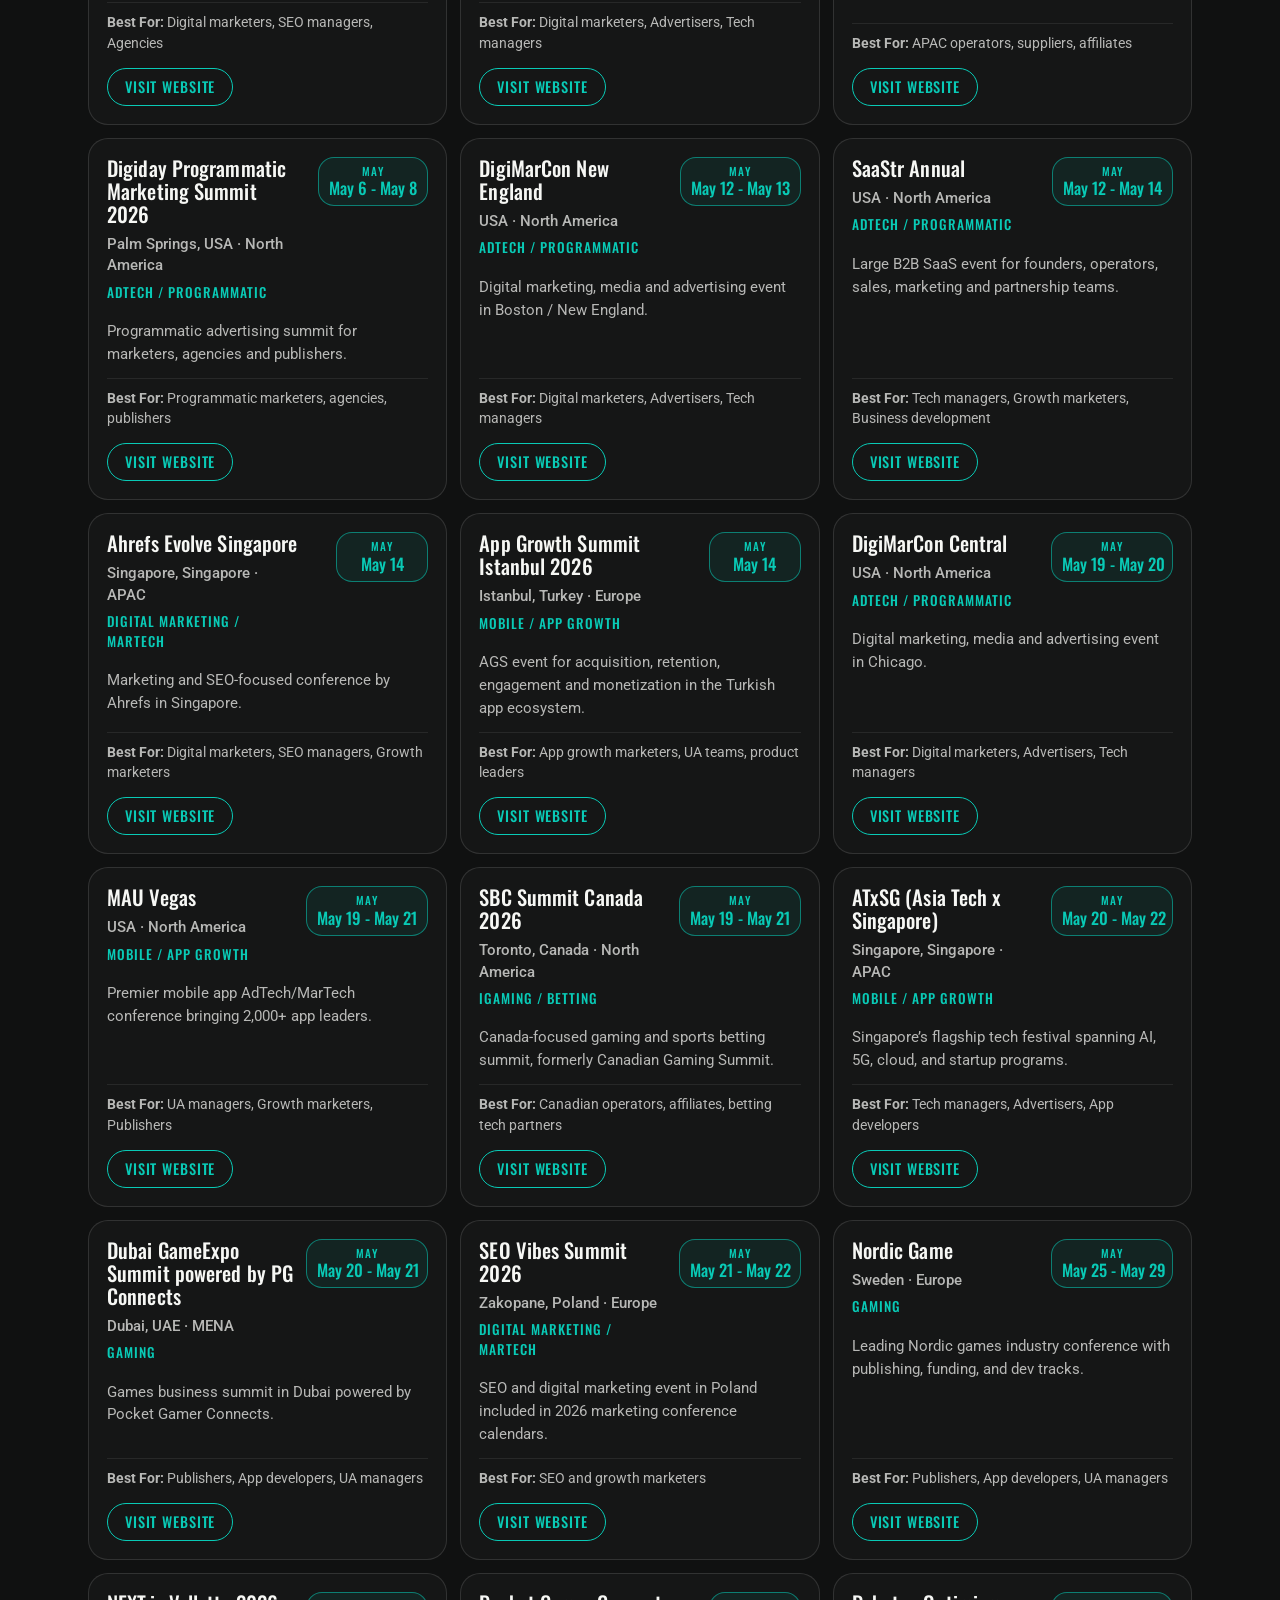
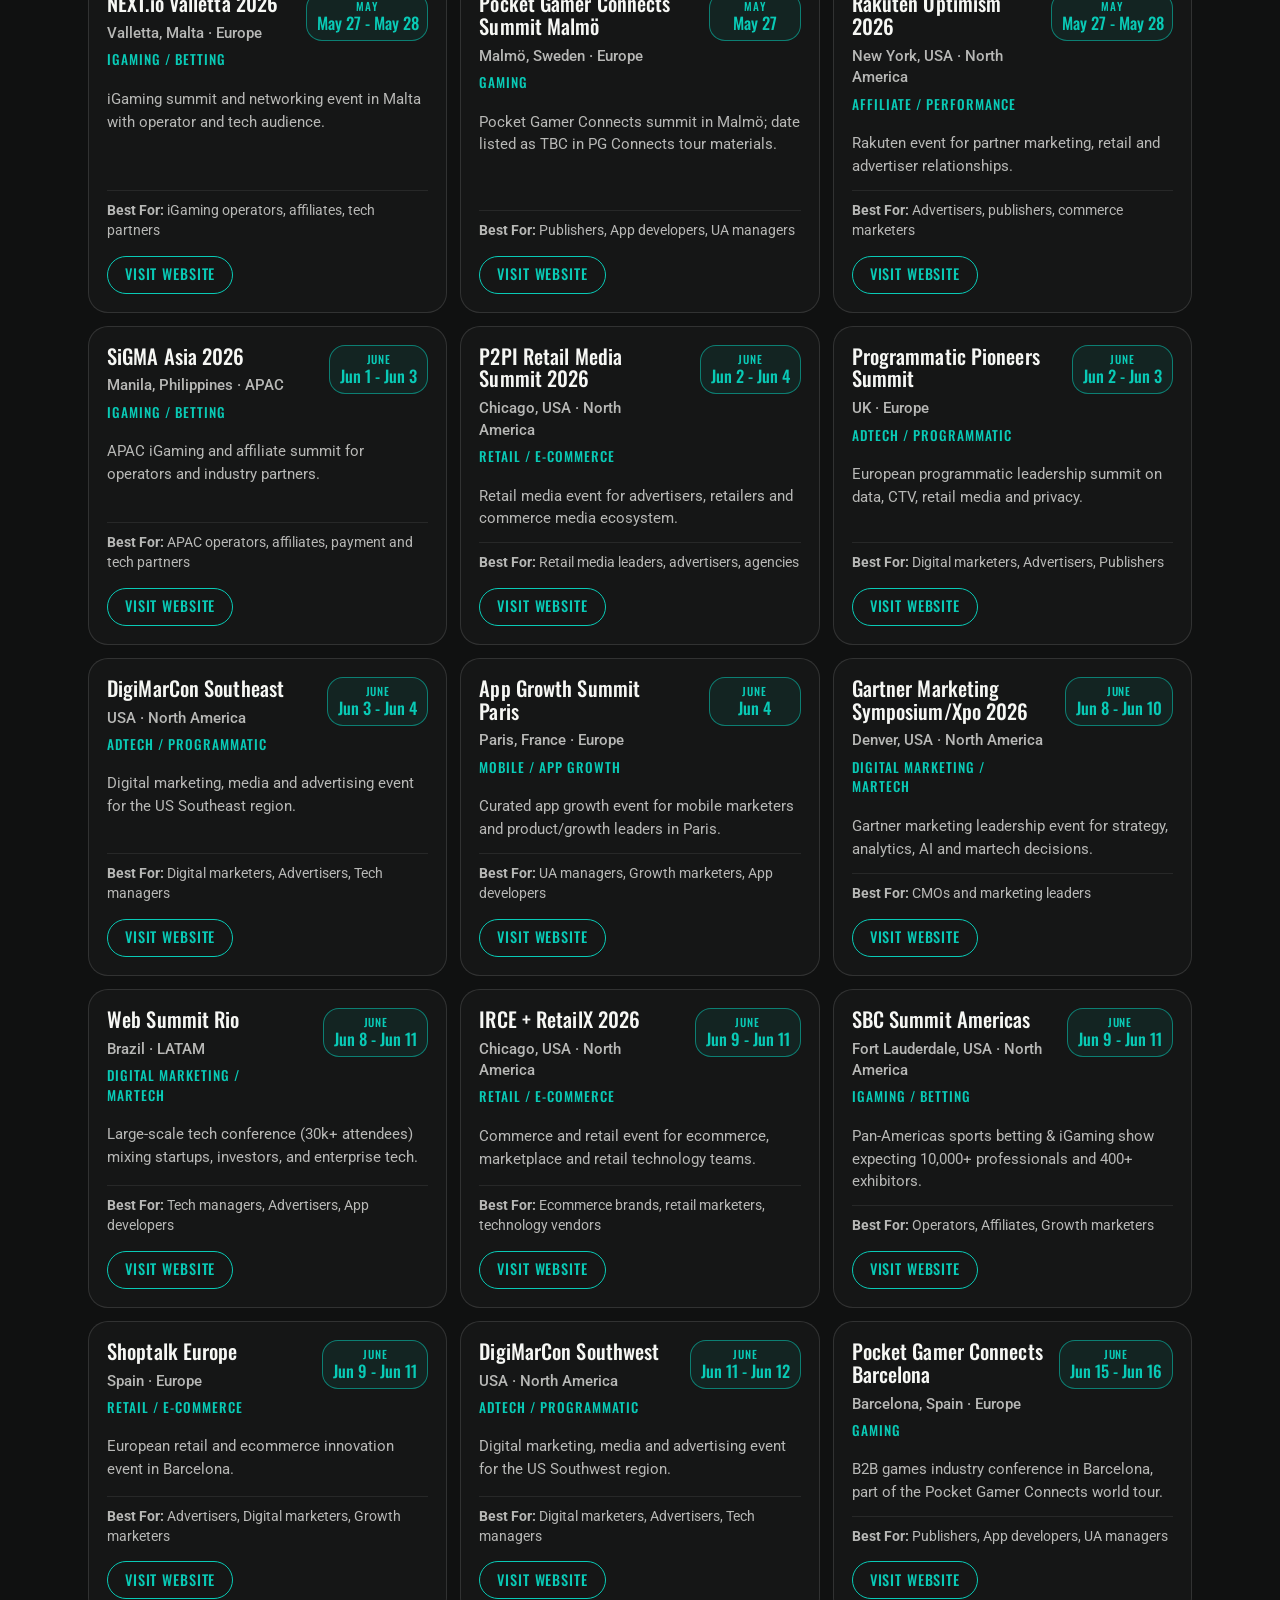
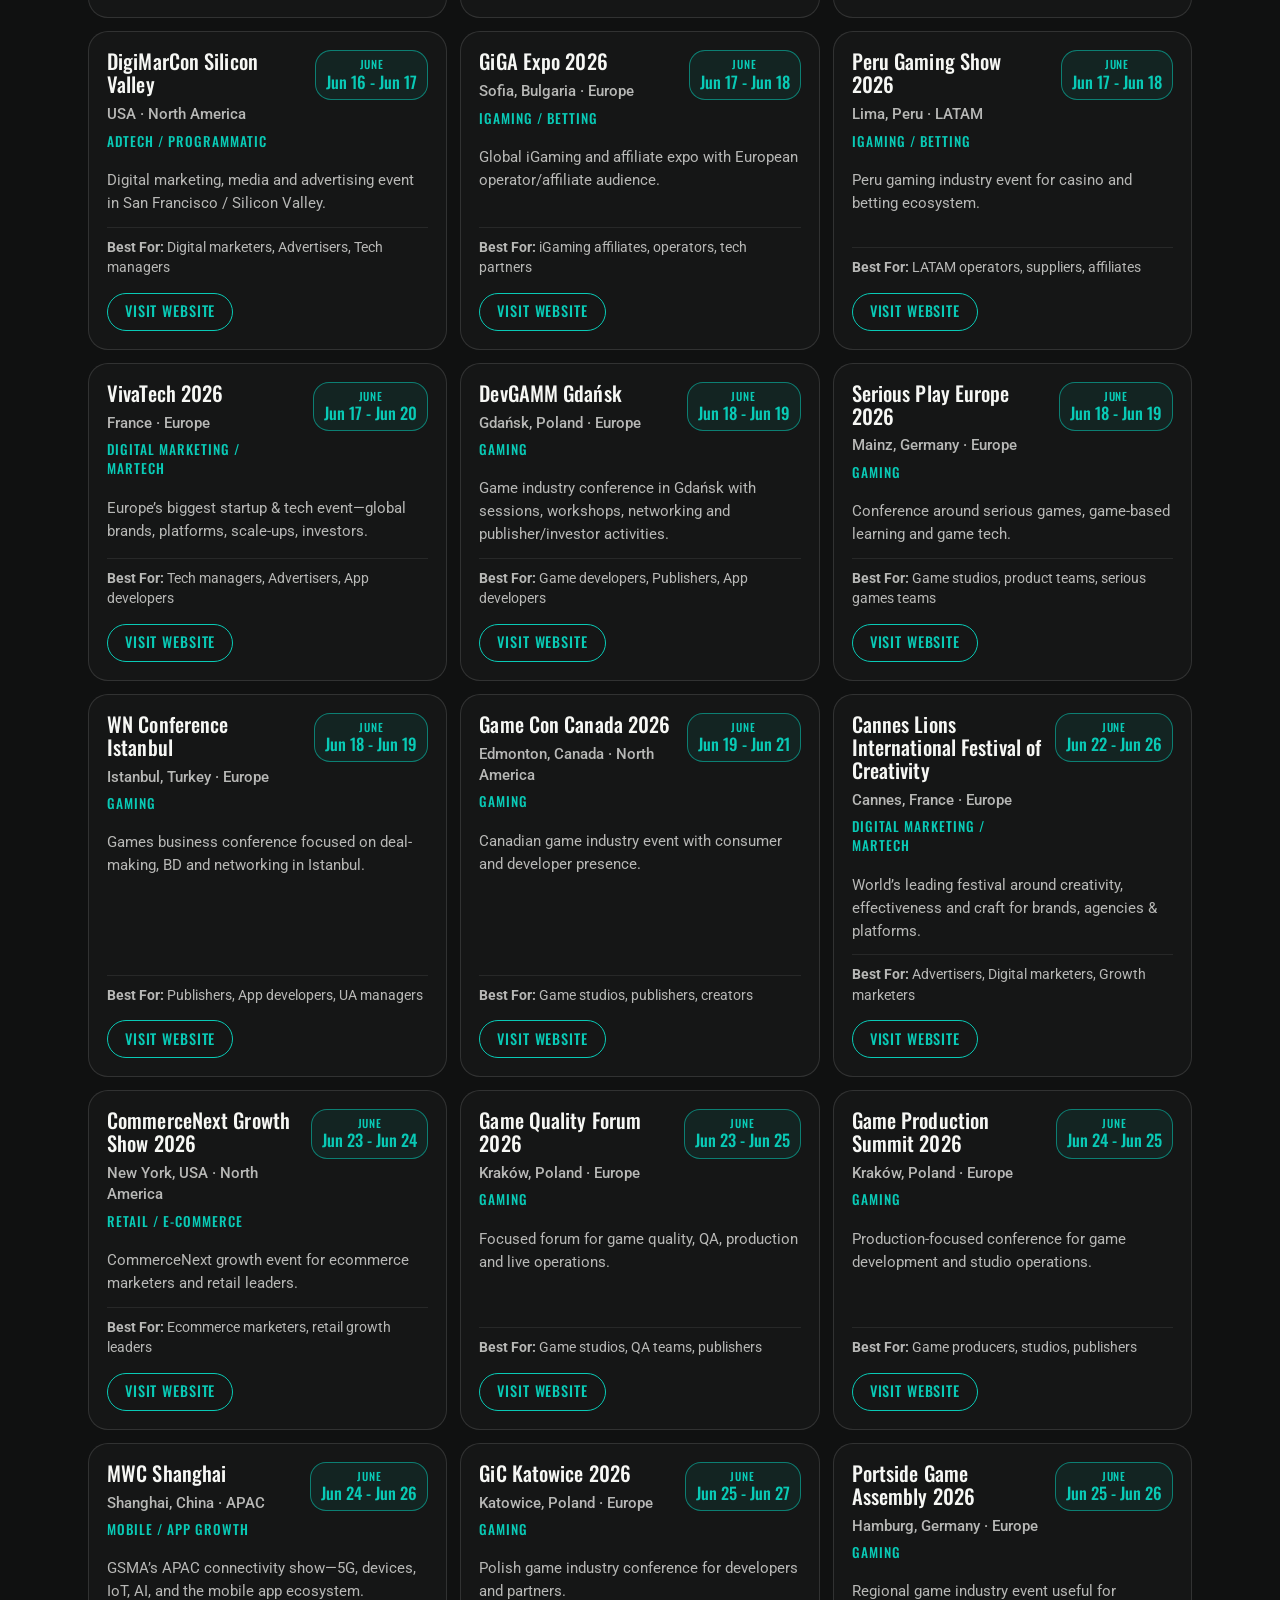
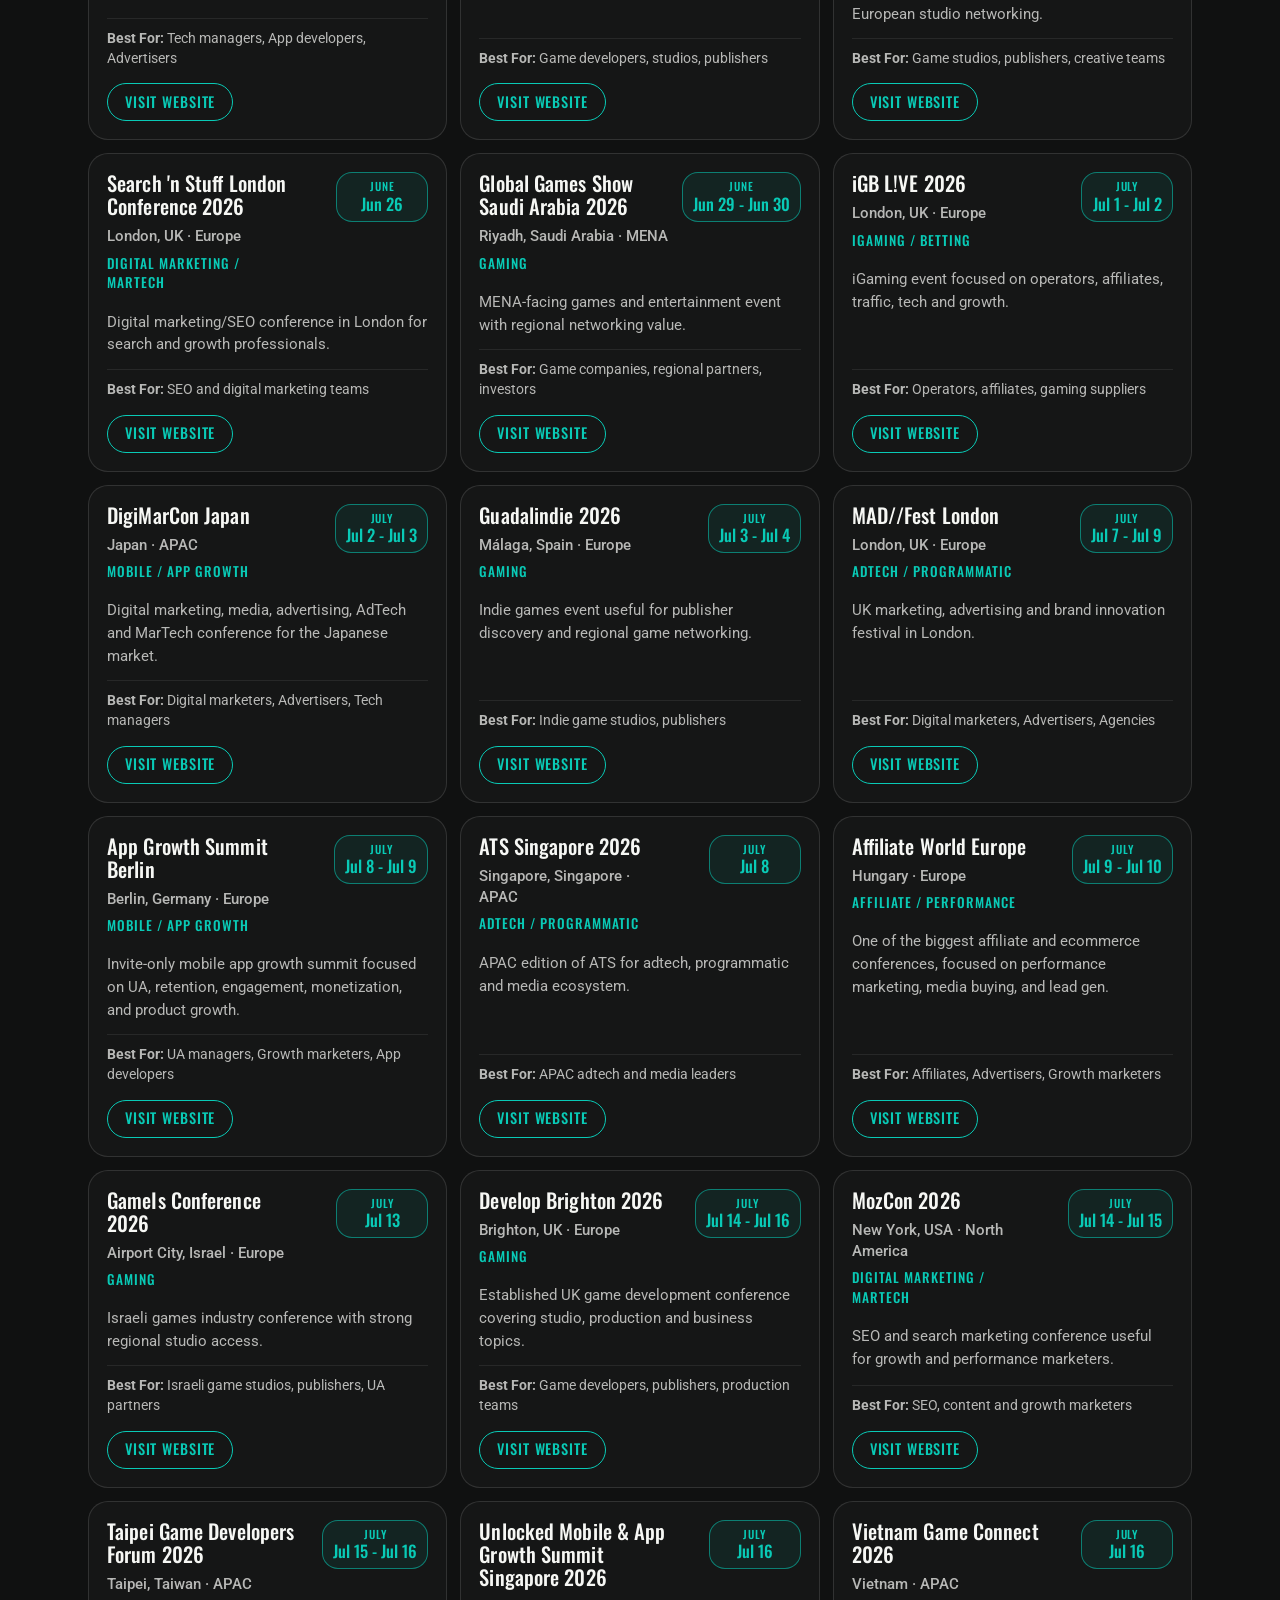
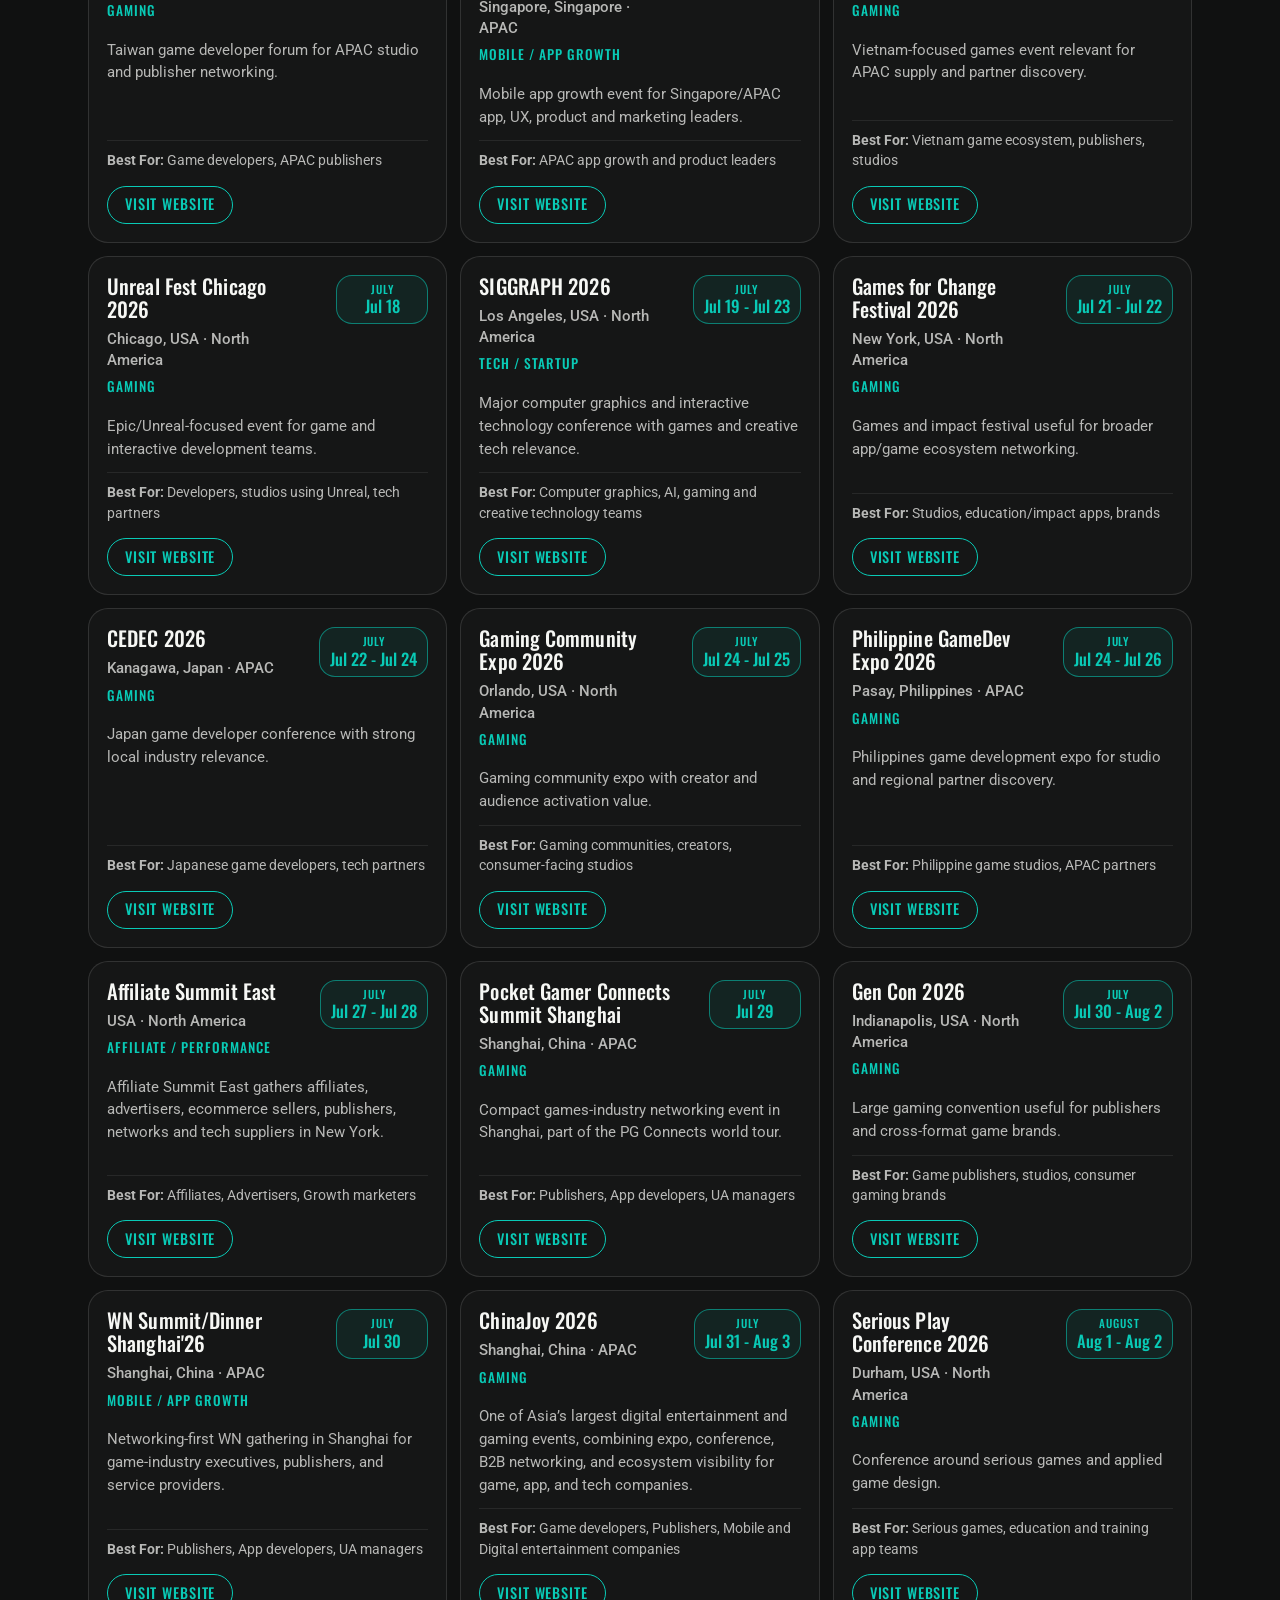
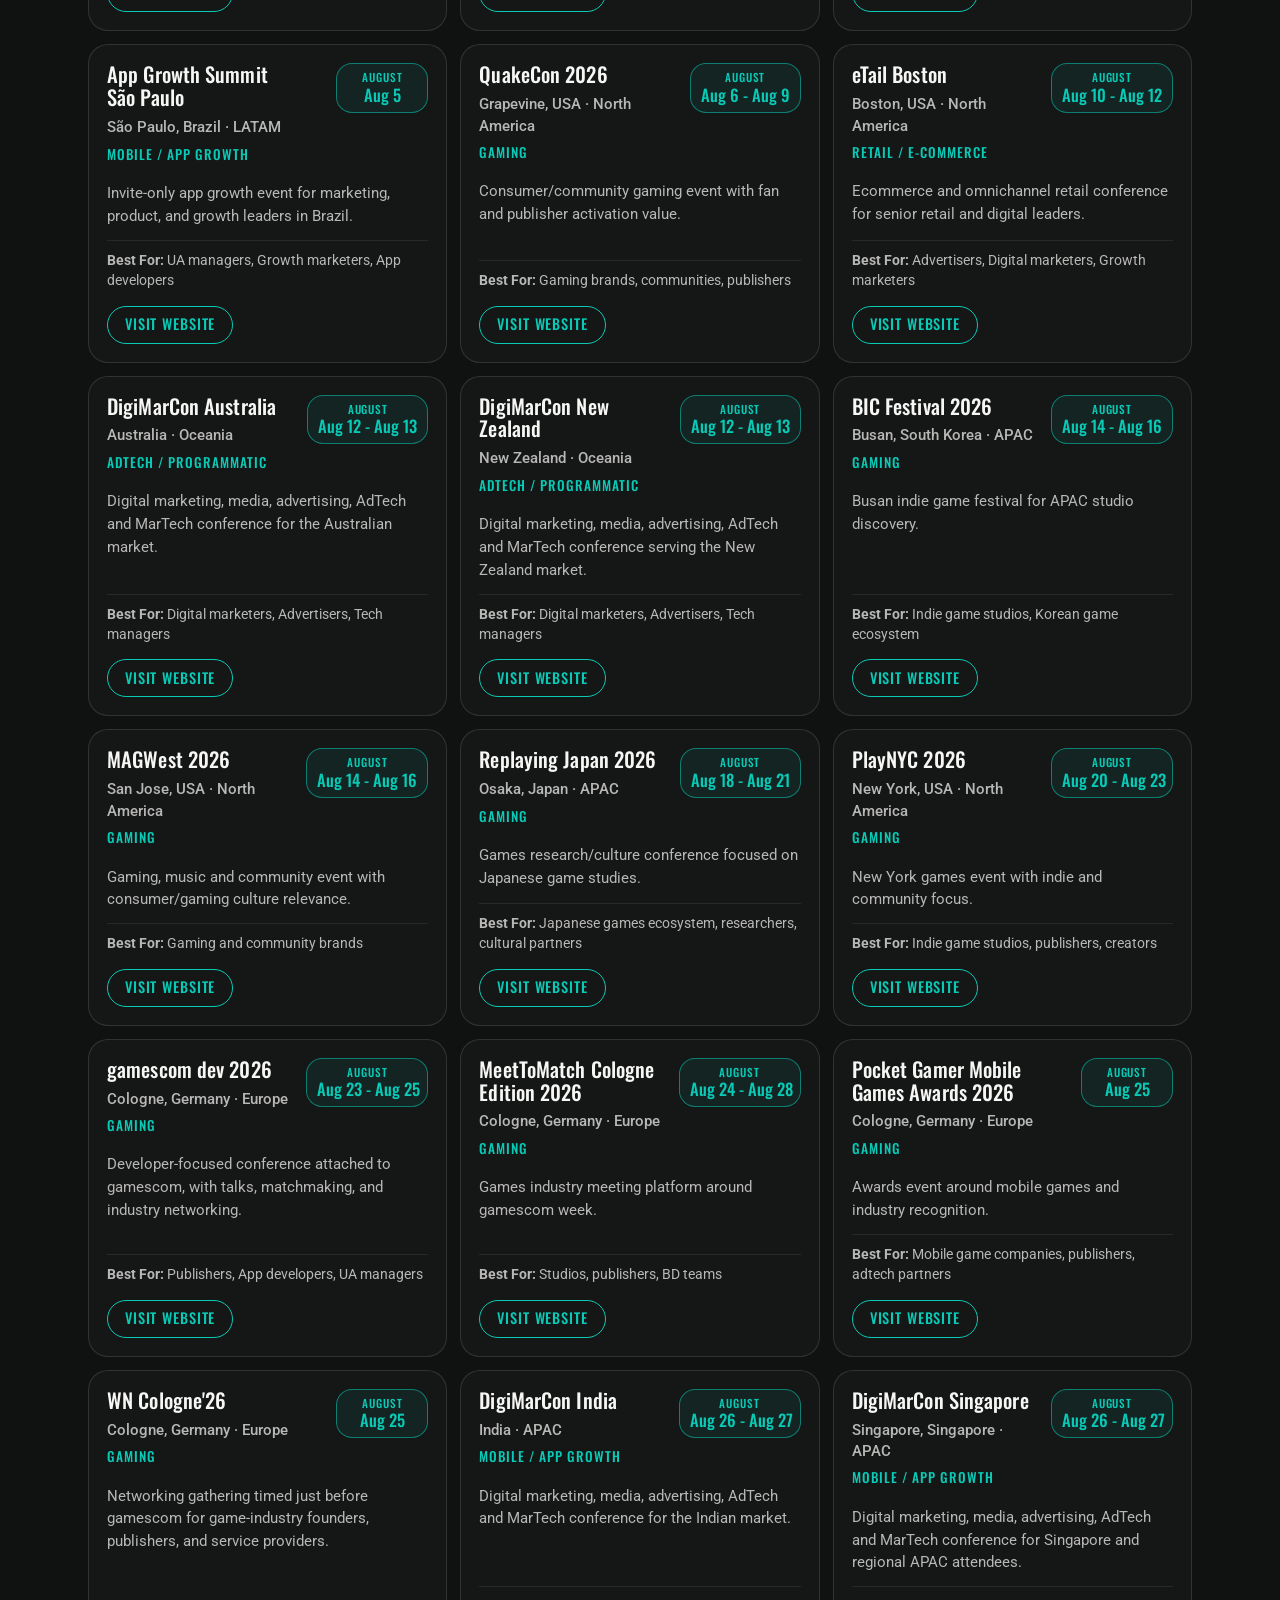
==== commit 82d9d021: "Refine BidMatrix website styling" ====
--- a/index.html
+++ b/index.html
@@ -6,7 +6,7 @@
   <meta name="description" content="Embeddable BidMatrix event search widget for 2026 app growth events">
   <title>App Growth Event Radar 2026 | BidMatrix</title>
   <link rel="icon" href="data:,">
-  <link rel="stylesheet" href="styles.css?v=bidmatrix-refresh">
+  <link rel="stylesheet" href="styles.css?v=bidmatrix-minimal">
 </head>
 <body>
   <main class="widget-shell">
--- a/styles.css
+++ b/styles.css
@@ -1,19 +1,20 @@
 @import url("https://fonts.googleapis.com/css2?family=Oswald:wght@400;500;600;700&family=Roboto:wght@400;500;700&display=swap");
 
 :root {
-  --bg: #111313;
-  --panel: #181a1a;
-  --panel-soft: #1e2121;
-  --field: #111515;
-  --line: rgba(255, 255, 255, 0.09);
-  --line-strong: rgba(9, 202, 182, 0.42);
+  --bg: #101111;
+  --panel: rgba(255, 255, 255, 0.028);
+  --panel-soft: rgba(255, 255, 255, 0.04);
+  --field: rgba(4, 8, 8, 0.38);
+  --line: rgba(255, 255, 255, 0.115);
+  --line-accent: rgba(9, 202, 182, 0.25);
+  --line-strong: rgba(9, 202, 182, 0.48);
   --text: #f6f7f4;
-  --muted: #c1c7c5;
+  --muted: rgba(246, 247, 244, 0.72);
   --muted-2: #09CAB6;
   --accent: #09CAB6;
-  --accent-hover: #28d7c8;
+  --accent-hover: #23d9c8;
   --black: #071010;
-  --shadow: 0 18px 42px rgba(0, 0, 0, 0.22);
+  --shadow: none;
 }
 
 * {
@@ -23,10 +24,7 @@
 body {
   margin: 0;
   color: var(--text);
-  background:
-    radial-gradient(ellipse at 98% -10%, rgba(9, 202, 182, 0.12), transparent 32rem),
-    radial-gradient(ellipse at 8% 8%, rgba(9, 202, 182, 0.06), transparent 26rem),
-    linear-gradient(180deg, #141515 0%, var(--bg) 48%, #101212 100%);
+  background: var(--bg);
   font-family: Roboto, Arial, sans-serif;
   line-height: 1.45;
   overflow-x: hidden;
@@ -45,36 +43,24 @@
 .widget-shell {
   width: min(1120px, 100%);
   margin: 0 auto;
-  padding: 12px;
+  padding: 8px;
   position: relative;
-}
-
-.widget-shell::before {
-  content: "";
-  position: fixed;
-  inset: -12rem -8rem auto auto;
-  width: min(48rem, 92vw);
-  height: 26rem;
-  background:
-    repeating-radial-gradient(ellipse at center, rgba(9, 202, 182, 0.2) 0 1px, transparent 1px 10px);
-  opacity: 0.13;
-  transform: rotate(-9deg);
-  pointer-events: none;
 }
 
 .search-panel,
 .event-card,
 .empty-state {
   border: 1px solid var(--line);
-  background: rgba(24, 26, 26, 0.96);
+  background: var(--panel);
   box-shadow: var(--shadow);
 }
 
 .search-panel {
   position: relative;
   overflow: hidden;
-  padding: 18px;
-  border-radius: 20px;
+  padding: 18px 18px 16px;
+  border-color: var(--line-accent);
+  border-radius: 22px;
 }
 
 .search-panel::before {
@@ -82,8 +68,8 @@
   position: absolute;
   inset: 0 0 auto;
   height: 1px;
-  background: linear-gradient(90deg, transparent, rgba(9, 202, 182, 0.78), transparent);
-  opacity: 0.65;
+  background: linear-gradient(90deg, transparent, rgba(9, 202, 182, 0.42), transparent);
+  opacity: 0.6;
 }
 
 h1,
@@ -94,47 +80,49 @@
 
 label {
   display: grid;
-  gap: 8px;
+  gap: 7px;
   min-width: 0;
   color: var(--muted);
   font-family: Oswald, Arial, sans-serif;
-  font-size: 0.84rem;
-  font-weight: 600;
+  font-size: 0.86rem;
+  font-weight: 500;
 }
 
 label span {
-  color: var(--accent);
-  font-size: 0.74rem;
-  font-weight: 700;
-  letter-spacing: 0.02em;
+  color: rgba(9, 202, 182, 0.9);
+  font-size: 0.8rem;
+  font-weight: 500;
+  letter-spacing: 0.08em;
   text-transform: uppercase;
 }
 
 input,
 select {
   width: 100%;
-  min-height: 46px;
+  min-height: 52px;
   color: var(--text);
   background-color: var(--field);
-  border: 1px solid rgba(255, 255, 255, 0.12);
-  border-radius: 14px;
+  border: 1px solid rgba(255, 255, 255, 0.16);
+  border-radius: 13px;
   outline: none;
   transition: border-color 160ms ease, box-shadow 160ms ease, background-color 160ms ease;
 }
 
 input {
-  padding: 0 15px;
+  padding: 0 16px;
   font-family: Roboto, Arial, sans-serif;
+  font-size: 0.96rem;
 }
 
 input::placeholder {
-  color: #7b8280;
+  color: rgba(255, 255, 255, 0.45);
 }
 
 select {
   appearance: none;
-  padding: 0 38px 0 13px;
+  padding: 0 40px 0 14px;
   font-family: Roboto, Arial, sans-serif;
+  font-size: 0.95rem;
   background-image:
     linear-gradient(45deg, transparent 50%, var(--accent) 50%),
     linear-gradient(135deg, var(--accent) 50%, transparent 50%);
@@ -147,35 +135,35 @@
 
 input:hover,
 select:hover {
-  border-color: rgba(9, 202, 182, 0.34);
-  background-color: #151919;
+  border-color: rgba(9, 202, 182, 0.36);
+  background-color: rgba(4, 8, 8, 0.48);
 }
 
 input:focus,
 select:focus {
   border-color: var(--accent);
-  box-shadow: 0 0 0 2px rgba(9, 202, 182, 0.16);
+  box-shadow: 0 0 0 1px rgba(9, 202, 182, 0.26);
 }
 
 .quick-filters {
   display: flex;
   flex-wrap: wrap;
-  gap: 7px;
-  margin: 14px 0 4px;
+  gap: 8px;
+  margin: 14px 0 2px;
 }
 
 .chip {
-  min-height: 31px;
-  padding: 0 11px;
-  color: #dce1df;
-  background: rgba(255, 255, 255, 0.035);
-  border: 1px solid rgba(255, 255, 255, 0.1);
+  min-height: 30px;
+  padding: 0 10px;
+  color: rgba(255, 255, 255, 0.72);
+  background: transparent;
+  border: 1px solid rgba(255, 255, 255, 0.18);
   border-radius: 999px;
   cursor: pointer;
   font-family: Oswald, Arial, sans-serif;
-  font-size: 0.88rem;
-  font-weight: 500;
-  letter-spacing: 0.01em;
+  font-size: 0.86rem;
+  font-weight: 500;
+  letter-spacing: 0.025em;
   transition: background-color 160ms ease, border-color 160ms ease, color 160ms ease, transform 160ms ease;
 }
 
@@ -187,15 +175,15 @@
 }
 
 .chip.is-active {
-  color: var(--black);
-  background: var(--accent);
+  color: var(--accent);
+  background: rgba(9, 202, 182, 0.1);
   border-color: var(--accent);
-  box-shadow: 0 0 0 2px rgba(9, 202, 182, 0.1);
+  box-shadow: none;
 }
 
 .filter-controls {
   display: grid;
-  grid-template-columns: repeat(3, minmax(0, 1fr)) 110px 140px;
+  grid-template-columns: repeat(3, minmax(0, 1fr)) 108px 152px;
   gap: 11px;
   margin-top: 14px;
   align-items: end;
@@ -203,13 +191,16 @@
 
 .primary-button,
 .secondary-button {
-  min-height: 46px;
+  min-height: 52px;
+  padding: 0 22px;
   border-radius: 999px;
   cursor: pointer;
   font-family: Oswald, Arial, sans-serif;
-  font-weight: 700;
-  letter-spacing: 0.02em;
-  text-transform: uppercase;
+  font-size: 0.94rem;
+  font-weight: 500;
+  letter-spacing: 0.06em;
+  text-transform: uppercase;
+  white-space: nowrap;
   transition: background-color 160ms ease, border-color 160ms ease, color 160ms ease, transform 160ms ease;
 }
 
@@ -226,9 +217,9 @@
 }
 
 .secondary-button {
-  color: #e6ecea;
-  background: rgba(255, 255, 255, 0.025);
-  border: 1px solid var(--line);
+  color: rgba(255, 255, 255, 0.72);
+  background: transparent;
+  border: 1px solid rgba(255, 255, 255, 0.22);
 }
 
 .secondary-button:hover {
@@ -238,22 +229,23 @@
 }
 
 .result-count {
-  margin: 14px 0 0;
-  color: #d9dddc;
-  font-family: Oswald, Arial, sans-serif;
-  font-size: 0.94rem;
-  font-weight: 600;
-  letter-spacing: 0.02em;
+  margin: 13px 0 0;
+  color: rgba(255, 255, 255, 0.74);
+  font-family: Oswald, Arial, sans-serif;
+  font-size: 0.9rem;
+  font-weight: 500;
+  letter-spacing: 0.06em;
+  text-transform: uppercase;
 }
 
 .events-section {
-  margin-top: 14px;
+  margin-top: 13px;
 }
 
 .events-grid {
   display: grid;
   grid-template-columns: repeat(3, minmax(0, 1fr));
-  gap: 14px;
+  gap: 13px;
 }
 
 .event-card {
@@ -261,57 +253,58 @@
   flex-direction: column;
   min-height: 100%;
   padding: 18px;
-  border-radius: 18px;
-  background:
-    linear-gradient(180deg, rgba(255, 255, 255, 0.025), rgba(255, 255, 255, 0)),
-    rgba(24, 26, 26, 0.96);
-  transition: border-color 160ms ease, transform 160ms ease, background-color 160ms ease;
+  border-color: rgba(255, 255, 255, 0.12);
+  border-radius: 20px;
+  background: rgba(255, 255, 255, 0.025);
+  transition: border-color 160ms ease, background-color 160ms ease;
 }
 
 .event-card:hover {
-  border-color: var(--line-strong);
-  transform: translateY(-1px);
+  border-color: rgba(9, 202, 182, 0.36);
+  background: rgba(255, 255, 255, 0.035);
 }
 
 .card-header {
   display: grid;
-  grid-template-columns: minmax(0, 1fr) minmax(96px, 124px);
-  gap: 16px;
+  grid-template-columns: minmax(0, 1fr) minmax(92px, 116px);
+  gap: 14px;
   align-items: start;
-  margin-bottom: 13px;
+  margin-bottom: 12px;
 }
 
 .event-card h2 {
   margin-bottom: 8px;
   font-family: Oswald, Arial, sans-serif;
-  font-size: 1.2rem;
-  font-weight: 600;
-  line-height: 1.18;
-  letter-spacing: 0.01em;
+  font-size: clamp(1.28rem, 1.6vw, 1.55rem);
+  font-weight: 500;
+  line-height: 1.12;
+  letter-spacing: 0.005em;
 }
 
 .date-badge {
   justify-self: end;
   width: fit-content;
-  max-width: 140px;
-  min-width: 104px;
-  padding: 10px 12px;
-  color: var(--black);
-  background: var(--accent);
-  border-radius: 18px;
+  max-width: 122px;
+  min-width: 92px;
+  padding: 8px 10px;
+  color: var(--accent);
+  background: rgba(9, 202, 182, 0.08);
+  border: 1px solid rgba(9, 202, 182, 0.55);
+  border-radius: 16px;
   text-align: center;
   font-family: Oswald, Arial, sans-serif;
-  font-size: clamp(1rem, 1.6vw, 1.12rem);
-  font-weight: 700;
-  line-height: 1.08;
+  font-size: clamp(0.94rem, 1.35vw, 1.03rem);
+  font-weight: 500;
+  line-height: 1.1;
   white-space: nowrap;
 }
 
 .date-badge span {
   display: block;
-  margin-bottom: 3px;
-  font-size: 0.76rem;
-  font-weight: 700;
+  margin-bottom: 2px;
+  font-size: 0.7rem;
+  font-weight: 500;
+  letter-spacing: 0.08em;
   line-height: 1;
   text-transform: uppercase;
 }
@@ -327,21 +320,23 @@
 .location,
 .category {
   margin-bottom: 6px;
-  font-size: 0.88rem;
+  font-size: 0.92rem;
   font-weight: 500;
 }
 
 .category {
   color: var(--accent);
   font-family: Oswald, Arial, sans-serif;
-  font-size: 0.82rem;
-  letter-spacing: 0.02em;
+  font-size: 0.84rem;
+  font-weight: 500;
+  letter-spacing: 0.075em;
   text-transform: uppercase;
 }
 
 .description {
   margin-bottom: 12px;
-  font-size: 0.92rem;
+  font-size: 0.95rem;
+  line-height: 1.5;
 }
 
 .best-for {
@@ -349,7 +344,8 @@
   margin-bottom: 0;
   padding-top: 10px;
   border-top: 1px solid rgba(255, 255, 255, 0.08);
-  font-size: 0.86rem;
+  font-size: 0.9rem;
+  line-height: 1.42;
 }
 
 .event-link {
@@ -357,43 +353,48 @@
   align-items: center;
   justify-content: center;
   align-self: flex-start;
-  min-height: 40px;
+  min-height: 38px;
   margin-top: 14px;
-  padding: 0 16px;
-  color: var(--black);
-  background: var(--accent);
+  padding: 0 17px;
+  color: var(--accent);
+  background: transparent;
+  border: 1px solid var(--accent);
   border-radius: 999px;
   text-decoration: none;
   font-family: Oswald, Arial, sans-serif;
-  font-weight: 700;
-  letter-spacing: 0.02em;
-  text-transform: uppercase;
-  transition: background-color 160ms ease, transform 160ms ease;
+  font-size: 0.9rem;
+  font-weight: 500;
+  letter-spacing: 0.06em;
+  text-transform: uppercase;
+  transition: background-color 160ms ease, color 160ms ease, transform 160ms ease;
 }
 
 .event-link:hover {
   background: var(--accent-hover);
+  color: var(--black);
   transform: translateY(-1px);
 }
 
 .event-link[aria-disabled="true"] {
-  color: var(--muted-2);
-  background: var(--panel-soft);
+  color: rgba(255, 255, 255, 0.4);
+  background: transparent;
+  border-color: rgba(255, 255, 255, 0.14);
   pointer-events: none;
 }
 
 .empty-state {
-  padding: 34px 18px;
-  border-radius: 18px;
+  padding: 32px 18px;
+  border-color: var(--line-accent);
+  border-radius: 20px;
   text-align: center;
 }
 
 .empty-state h2 {
   margin-bottom: 8px;
   font-family: Oswald, Arial, sans-serif;
-  font-size: 1.35rem;
-  font-weight: 600;
-  letter-spacing: 0;
+  font-size: 1.4rem;
+  font-weight: 500;
+  letter-spacing: 0.03em;
 }
 
 .empty-state p {
@@ -424,13 +425,7 @@
 
 @media (max-width: 720px) {
   .widget-shell {
-    padding: 8px;
-  }
-
-  .widget-shell::before {
-    width: 36rem;
-    height: 22rem;
-    opacity: 0.08;
+    padding: 6px;
   }
 
   .filter-controls,
@@ -445,14 +440,14 @@
   .date-badge {
     justify-self: start;
     max-width: 100%;
-    min-width: 104px;
-    padding: 9px 12px;
+    min-width: 92px;
+    padding: 8px 10px;
   }
 
   .search-panel,
   .event-card,
   .empty-state {
-    border-radius: 16px;
+    border-radius: 18px;
   }
 
   .events-grid {
@@ -460,7 +455,7 @@
   }
 
   .chip {
-    min-height: 34px;
+    min-height: 31px;
   }
 
   .primary-button,
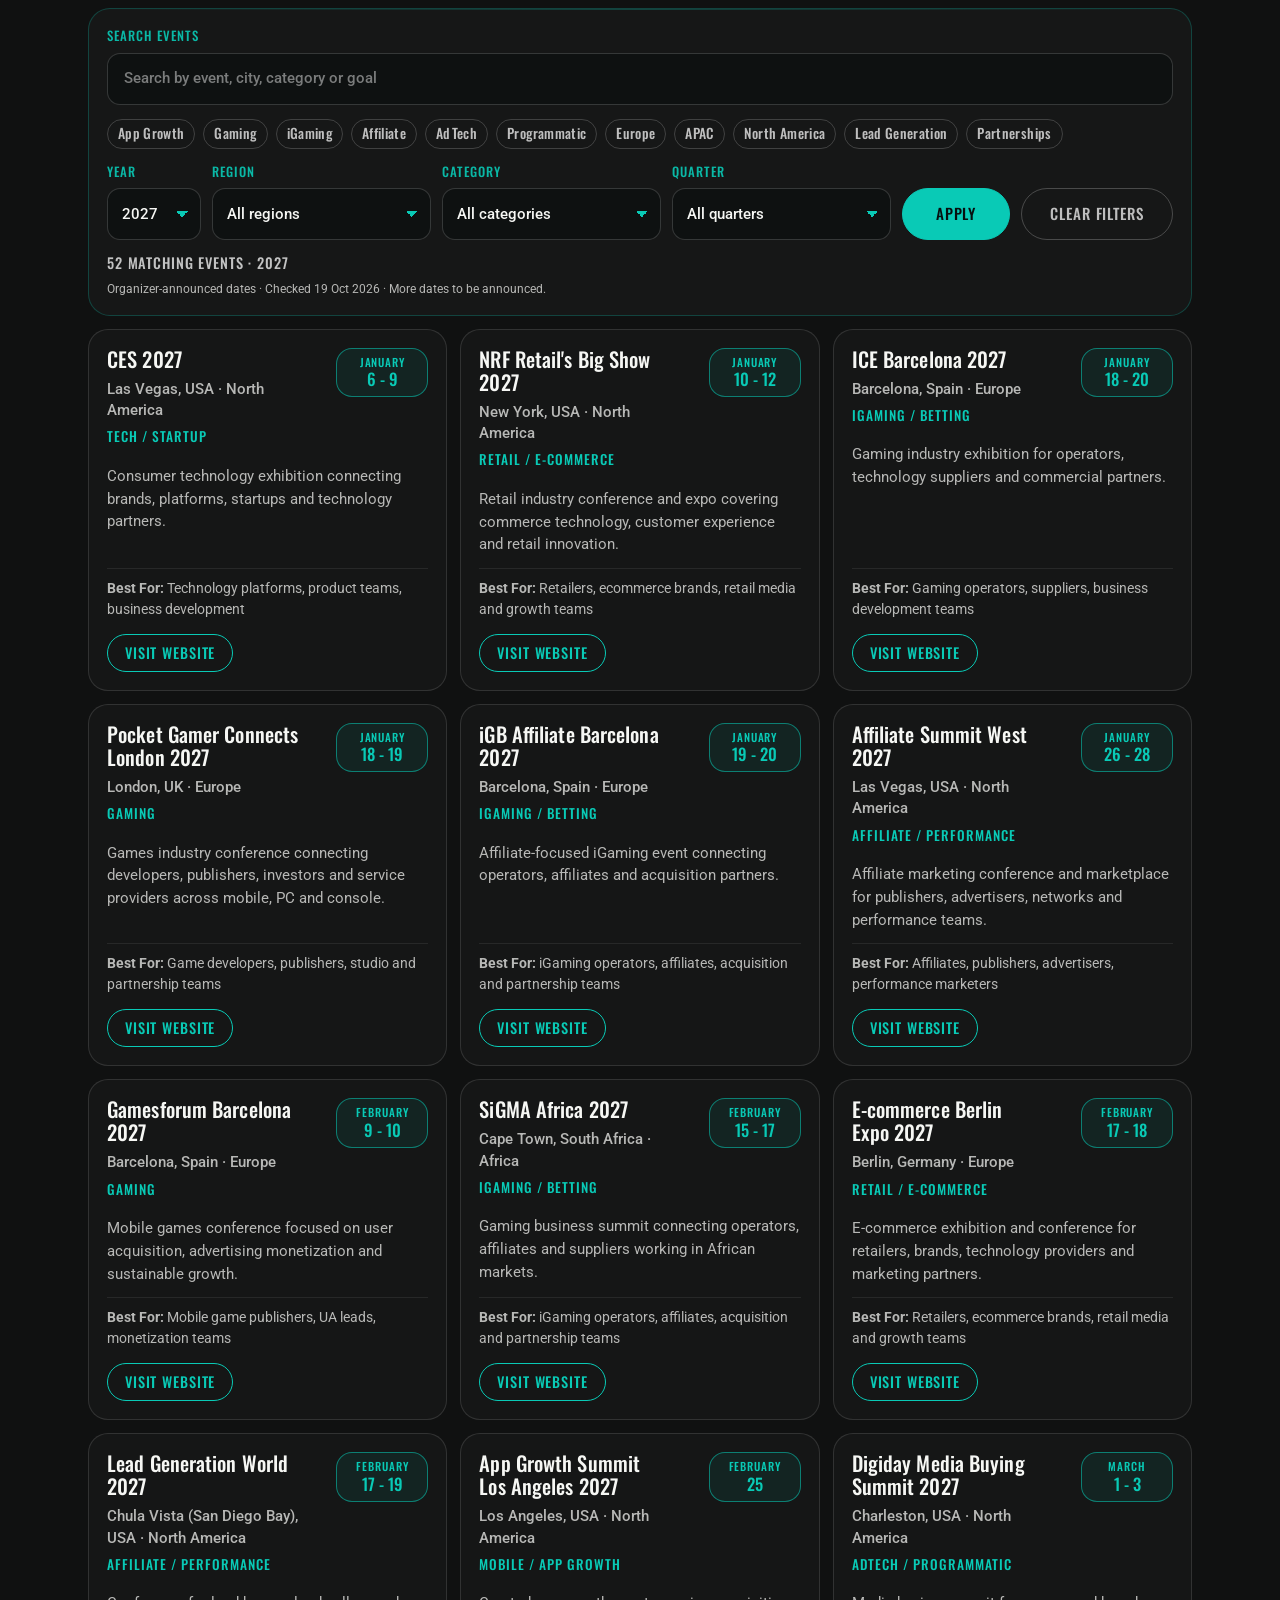
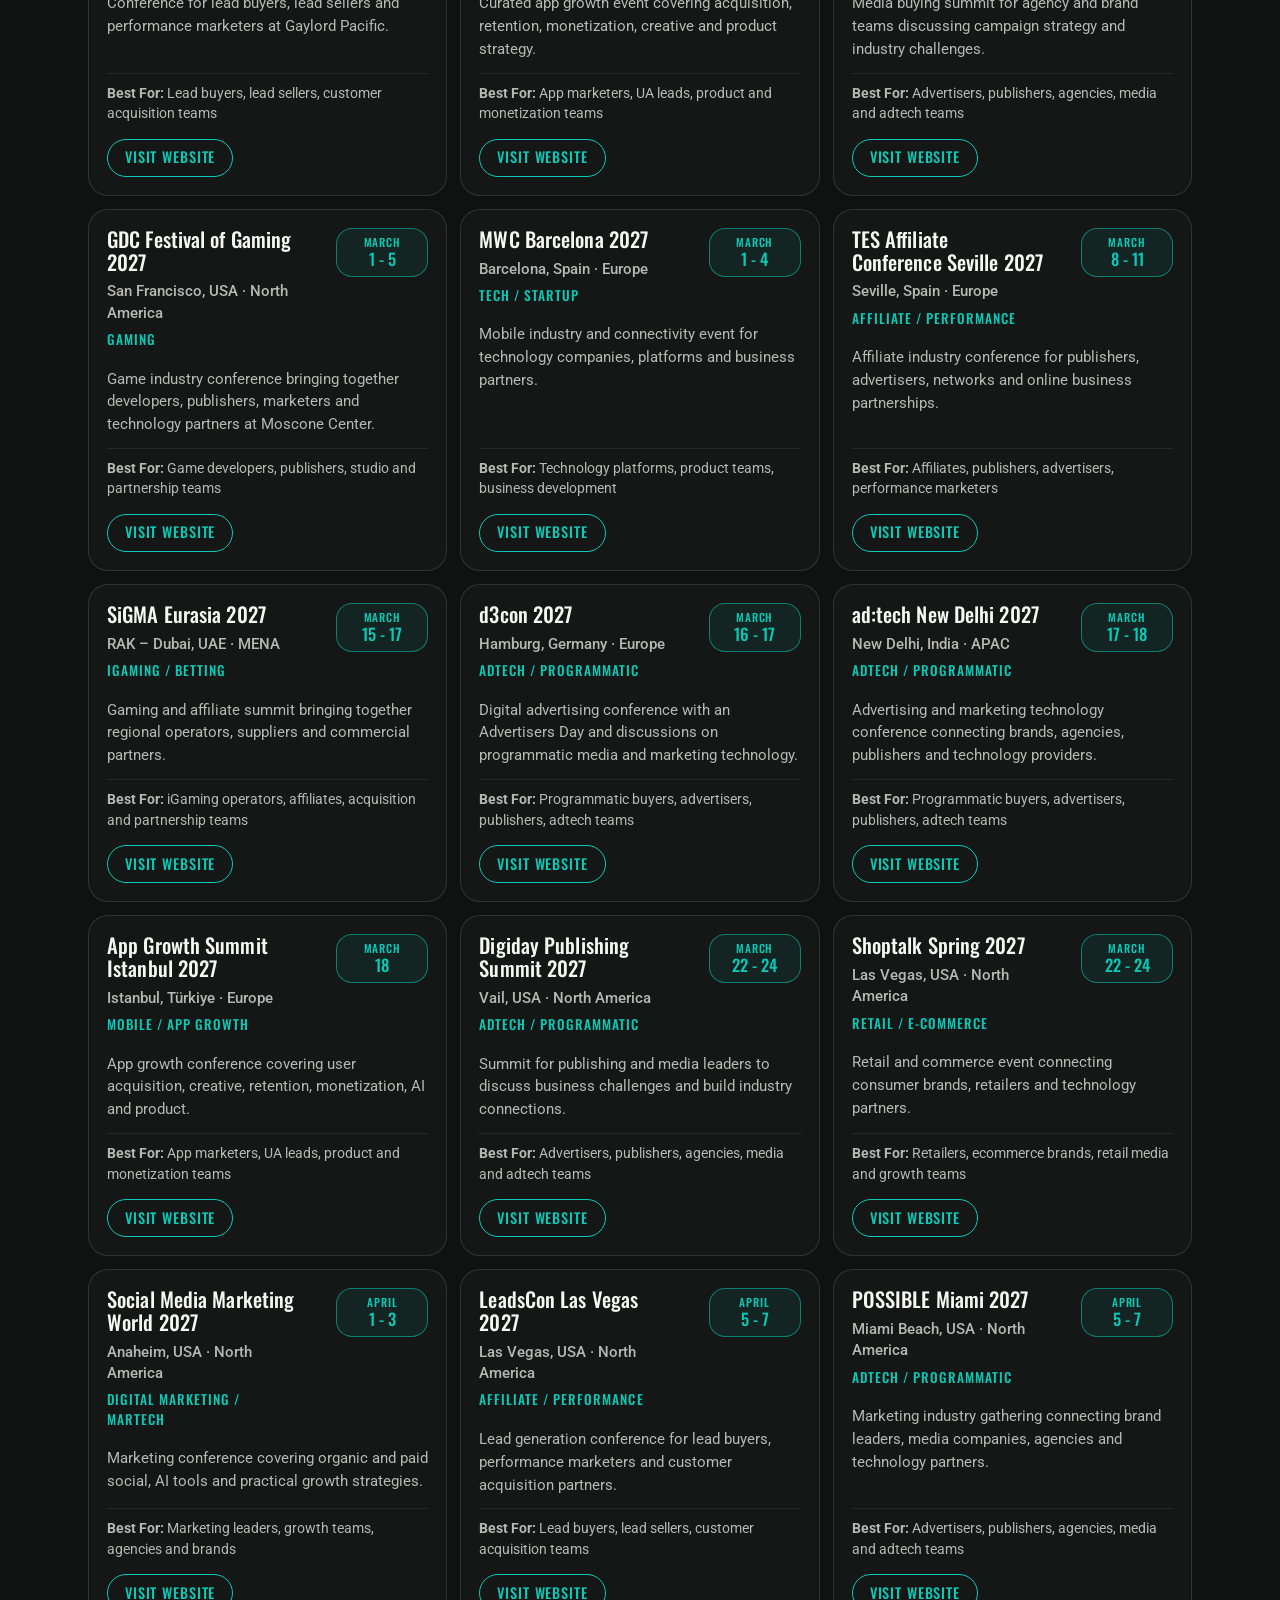
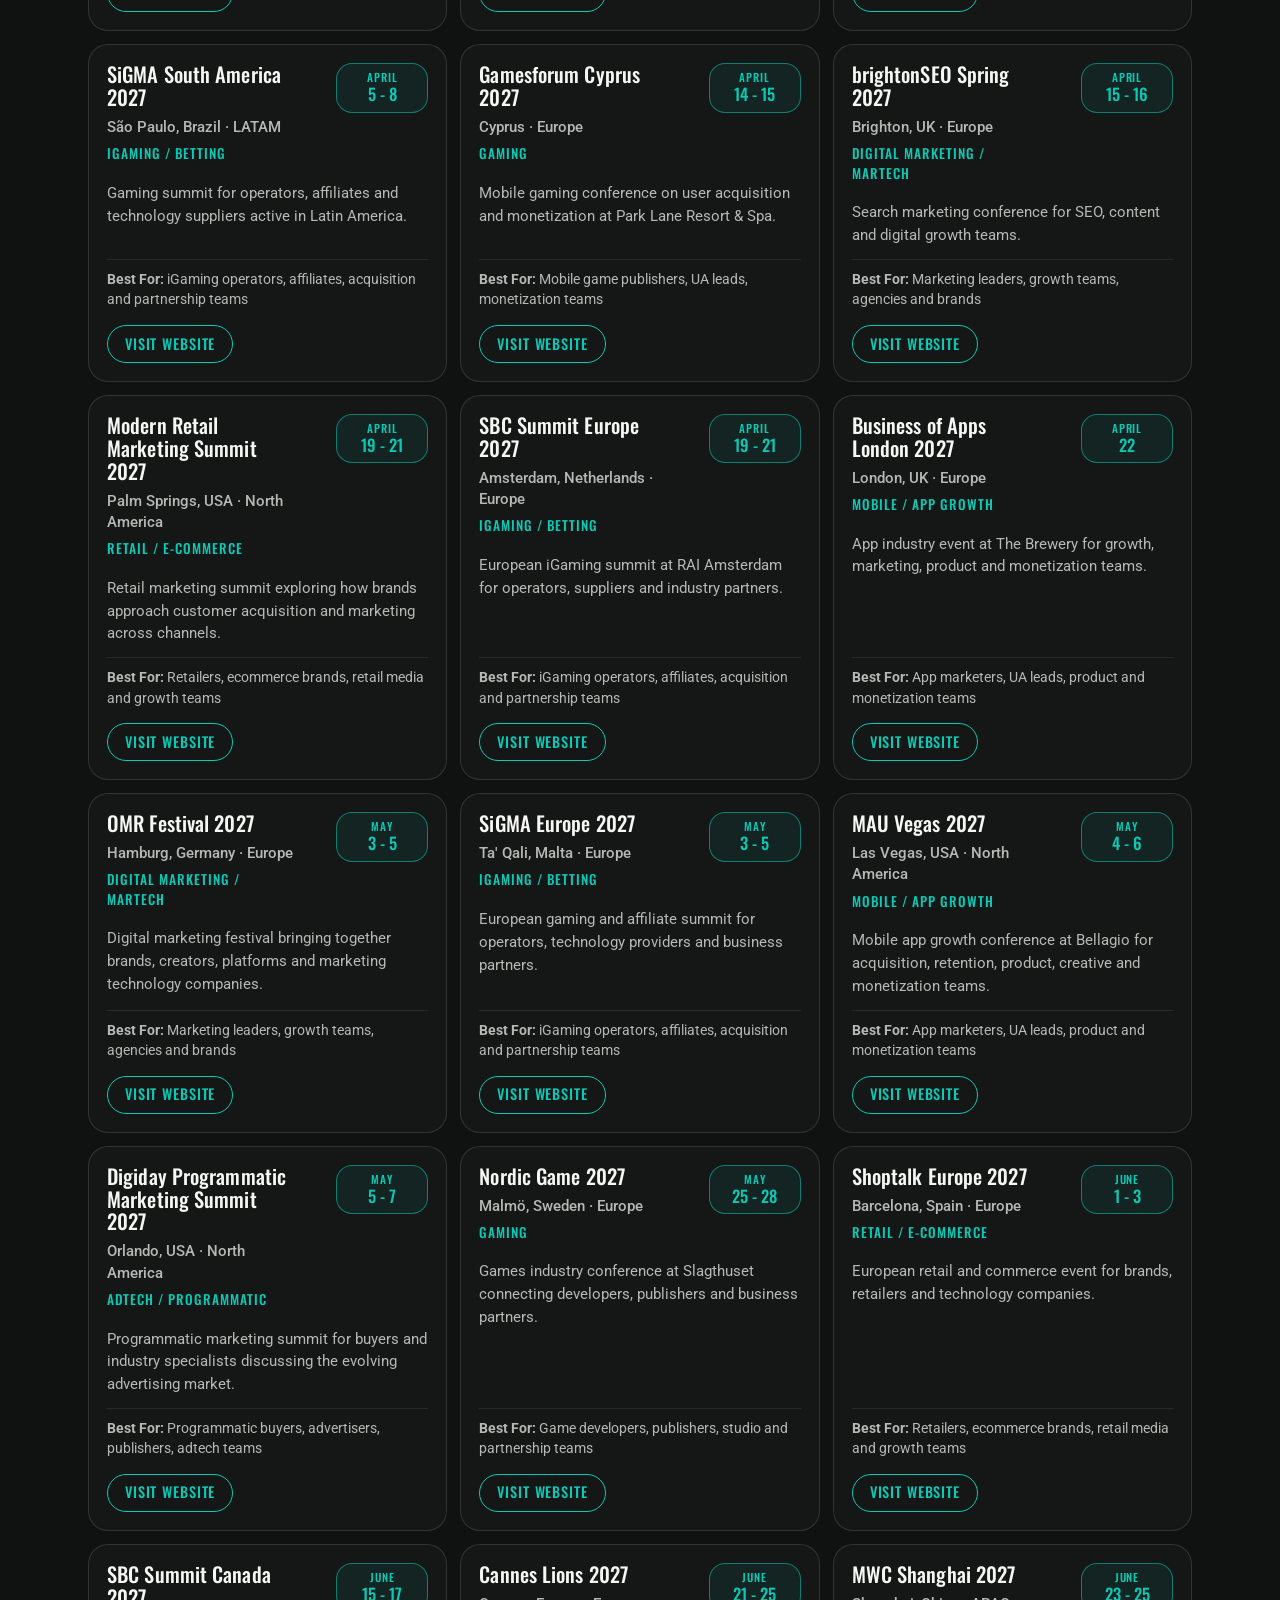
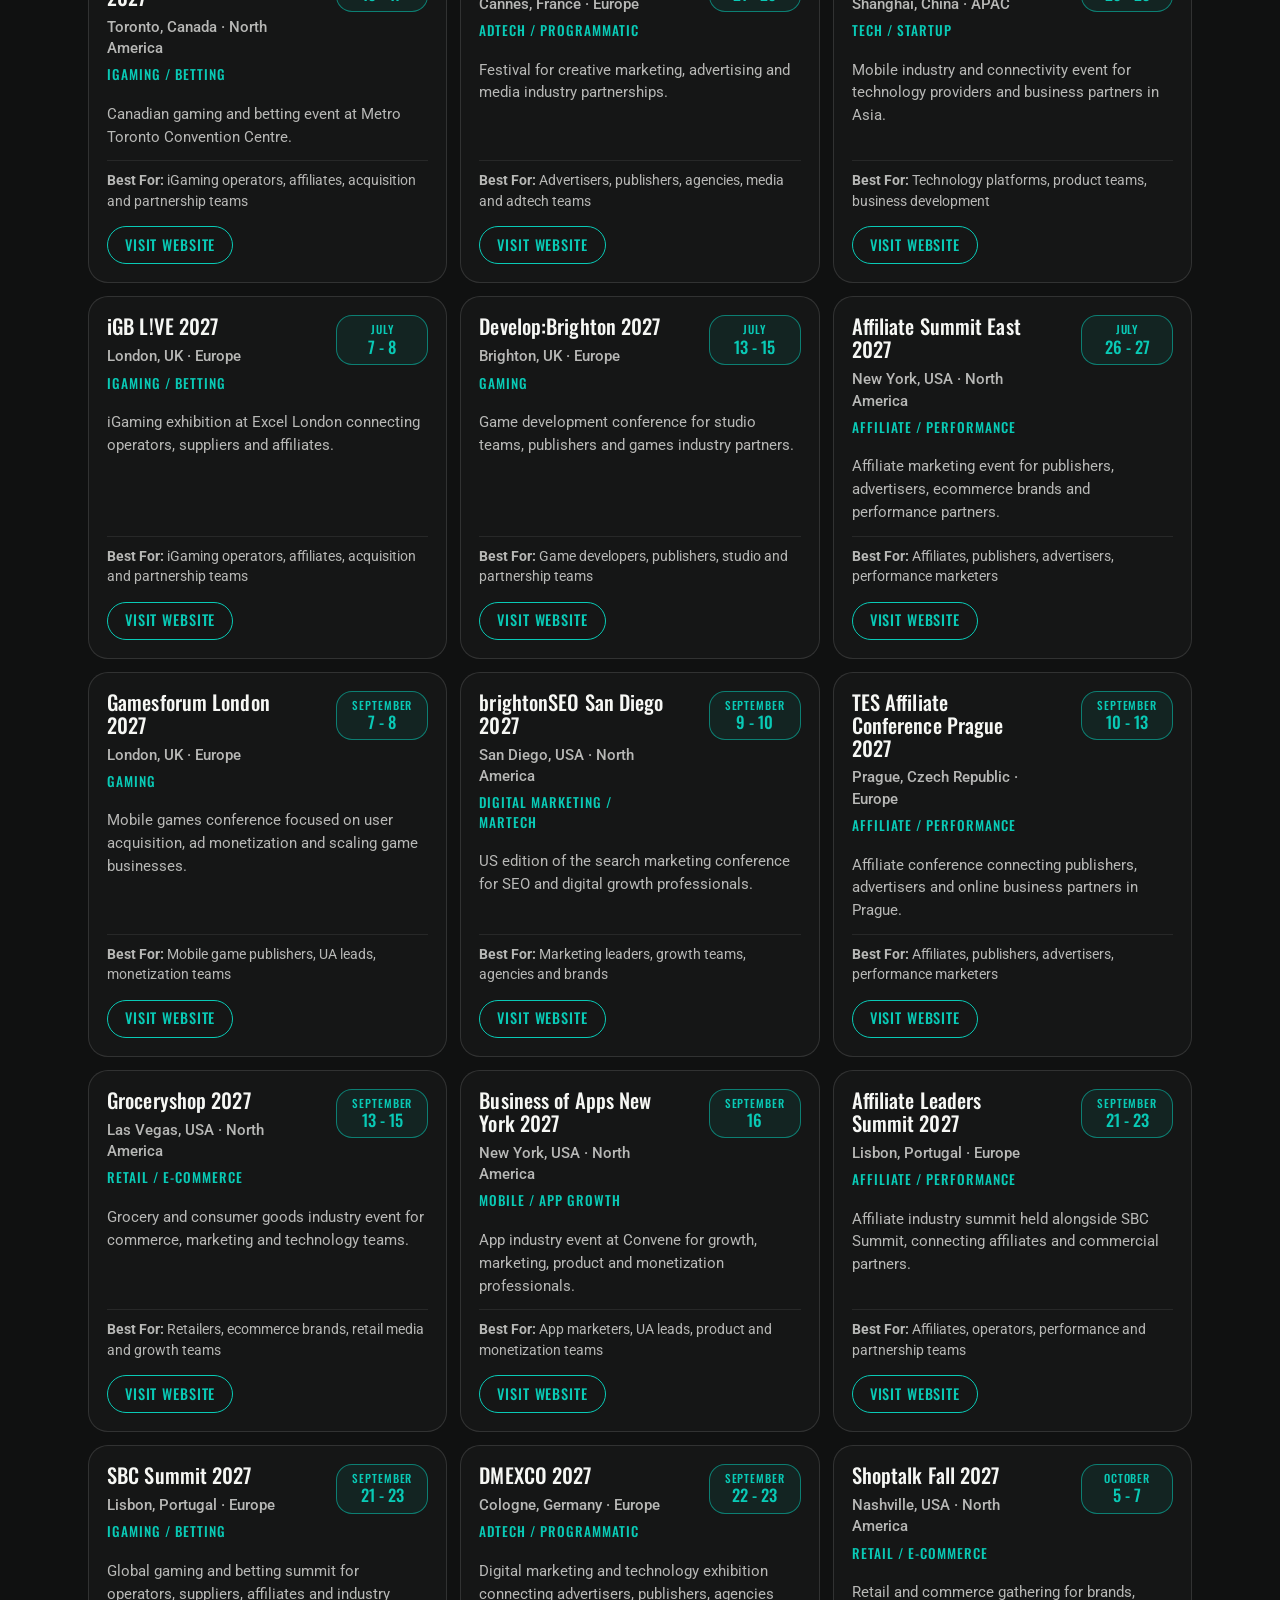
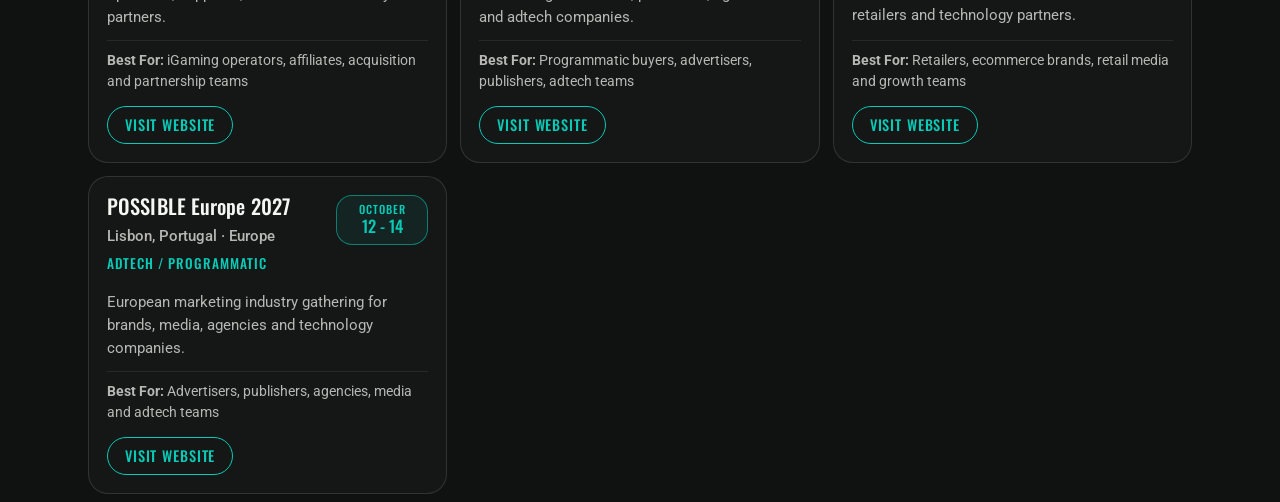
==== commit 2de104ae: "Add verified 2027 events and year selector" ====
--- a/index.html
+++ b/index.html
@@ -3,14 +3,14 @@
 <head>
   <meta charset="utf-8">
   <meta name="viewport" content="width=device-width, initial-scale=1">
-  <meta name="description" content="Embeddable BidMatrix event search widget for 2026 app growth events">
-  <title>App Growth Event Radar 2026 | BidMatrix</title>
+  <meta name="description" content="Find 2027 app growth, gaming, adtech and affiliate events with organizer-announced dates. Explore the 2026 archive.">
+  <title>App Growth Event Radar 2027 | BidMatrix</title>
   <link rel="icon" href="data:,">
-  <link rel="stylesheet" href="styles.css?v=bidmatrix-minimal">
+  <link rel="stylesheet" href="styles.css?v=2027-20261019">
 </head>
 <body>
   <main class="widget-shell">
-    <section class="search-panel" aria-label="Search 2026 events">
+    <section class="search-panel" aria-label="Search events by year">
       <label class="search-box" for="searchInput">
         <span>Search events</span>
         <input id="searchInput" type="search" placeholder="Search by event, city, category or goal">
@@ -31,6 +31,10 @@
       </div>
 
       <div class="filter-controls">
+        <label for="yearFilter">
+          <span>Year</span>
+          <select id="yearFilter" data-filter="year"></select>
+        </label>
         <label for="regionFilter">
           <span>Region</span>
           <select id="regionFilter" data-filter="region"></select>
@@ -48,6 +52,7 @@
       </div>
 
       <p id="resultCount" class="result-count">Loading events...</p>
+      <p id="dataNote" class="data-note"></p>
     </section>
 
     <section class="events-section" aria-live="polite">
@@ -60,6 +65,6 @@
     </section>
   </main>
 
-  <script src="script.js"></script>
+  <script src="script.js?v=2027-20261019"></script>
 </body>
 </html>
--- a/styles.css
+++ b/styles.css
@@ -183,7 +183,7 @@
 
 .filter-controls {
   display: grid;
-  grid-template-columns: repeat(3, minmax(0, 1fr)) 108px 152px;
+  grid-template-columns: 94px repeat(3, minmax(0, 1fr)) 108px 152px;
   gap: 11px;
   margin-top: 14px;
   align-items: end;
@@ -236,6 +236,13 @@
   font-weight: 500;
   letter-spacing: 0.06em;
   text-transform: uppercase;
+}
+
+.data-note {
+  margin: 6px 0 0;
+  color: var(--muted);
+  font-size: 0.78rem;
+  line-height: 1.5;
 }
 
 .events-section {
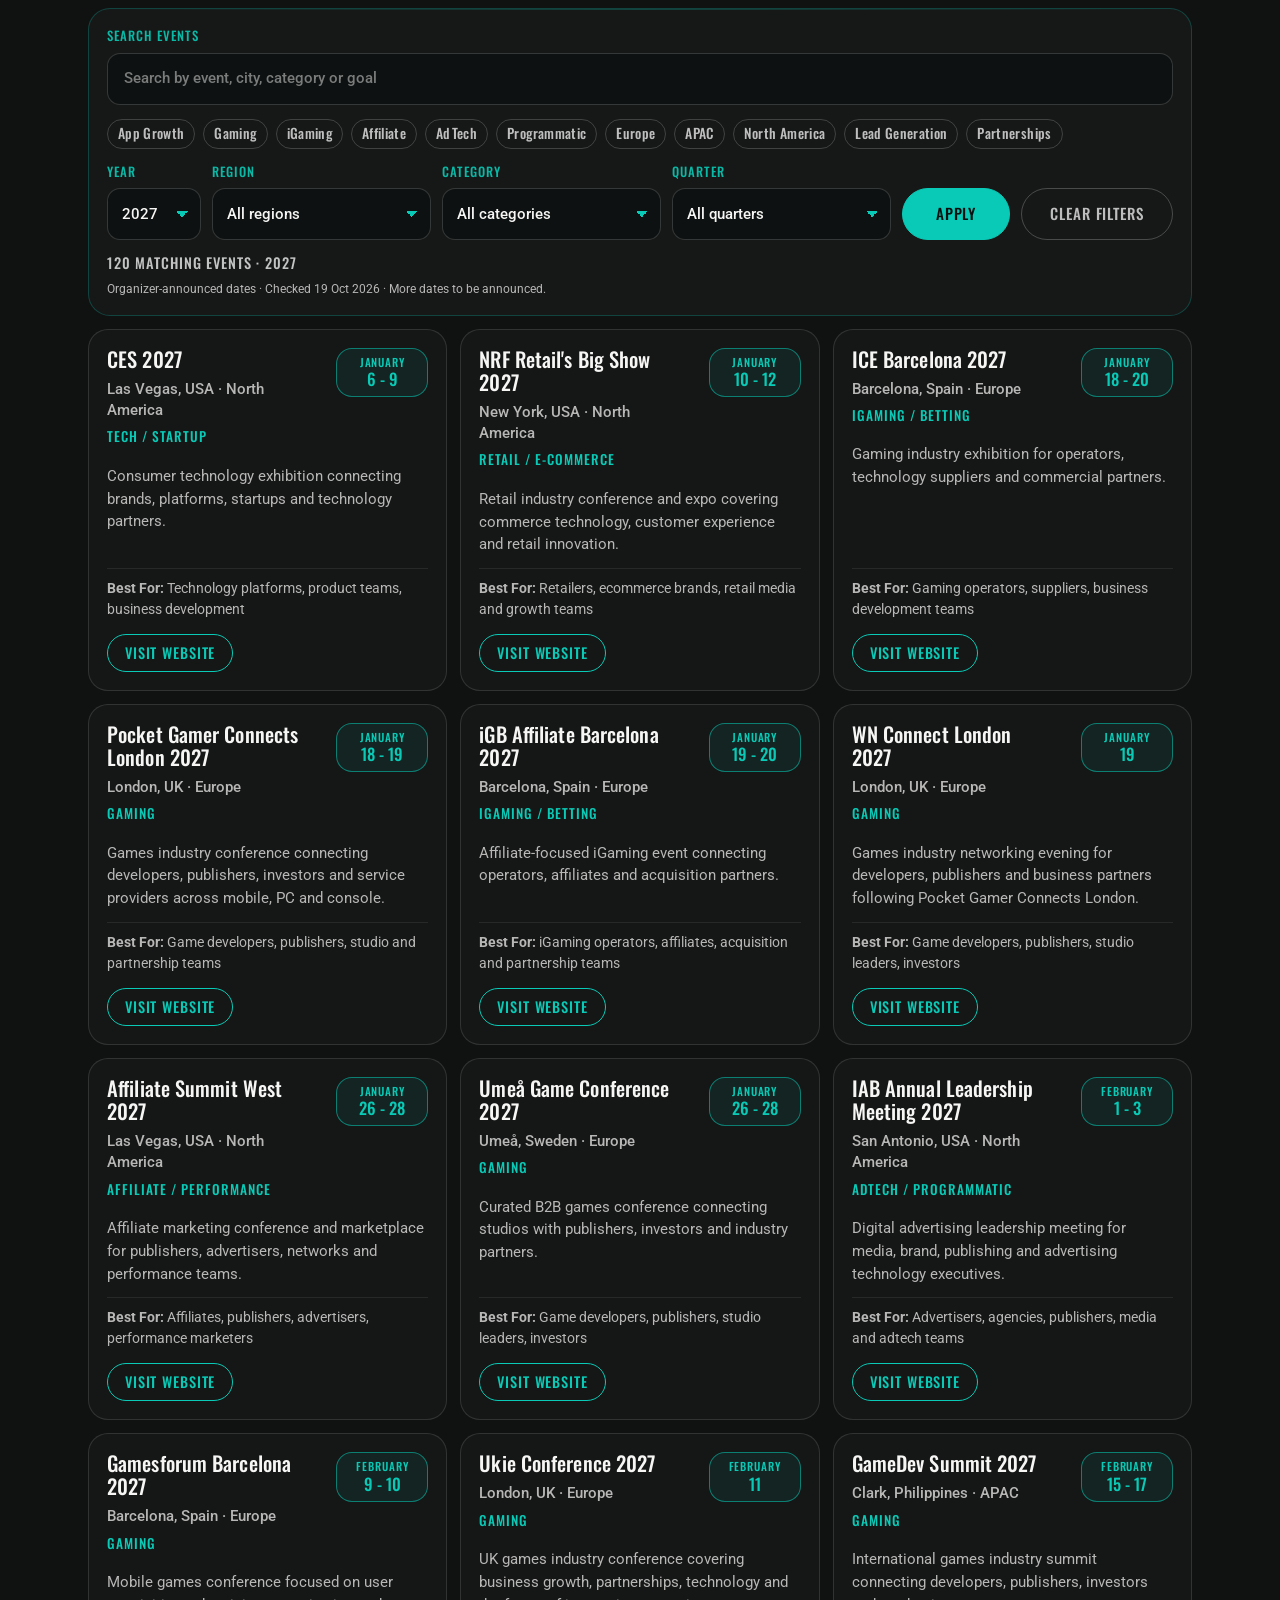
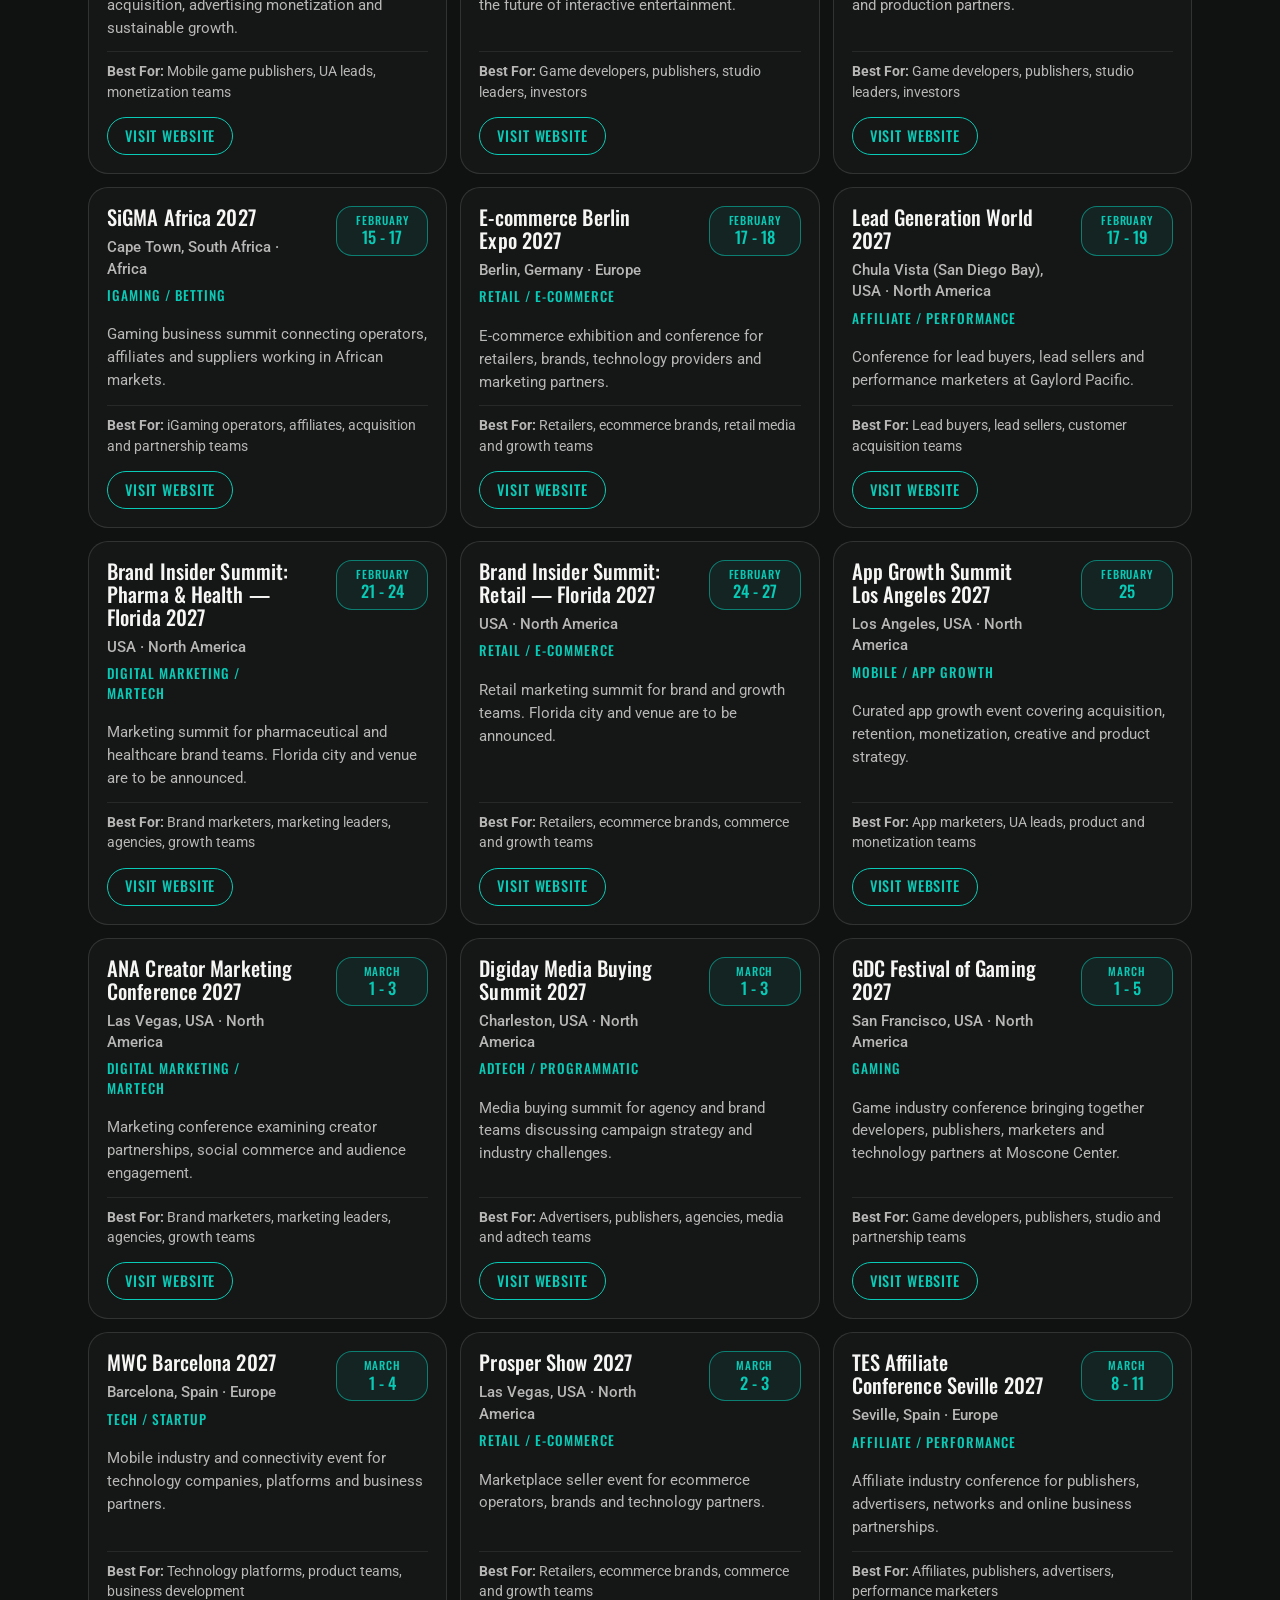
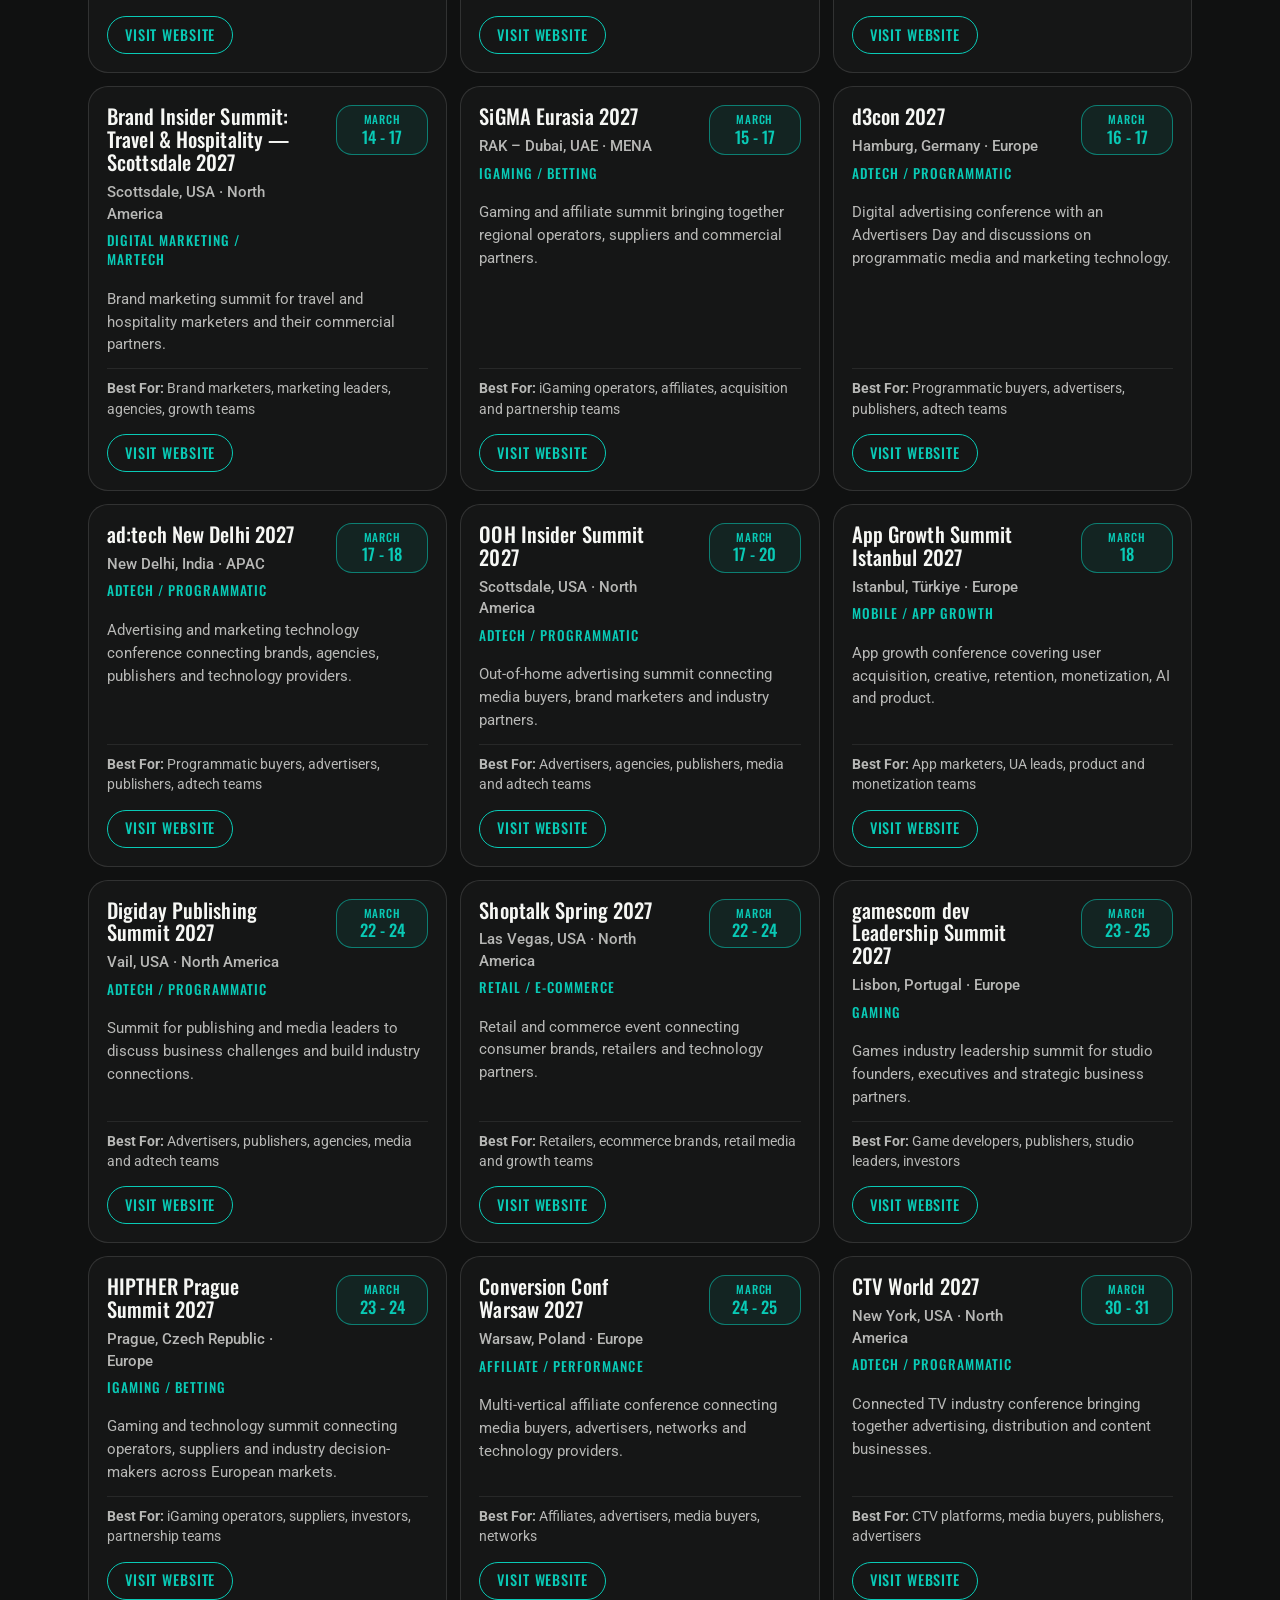
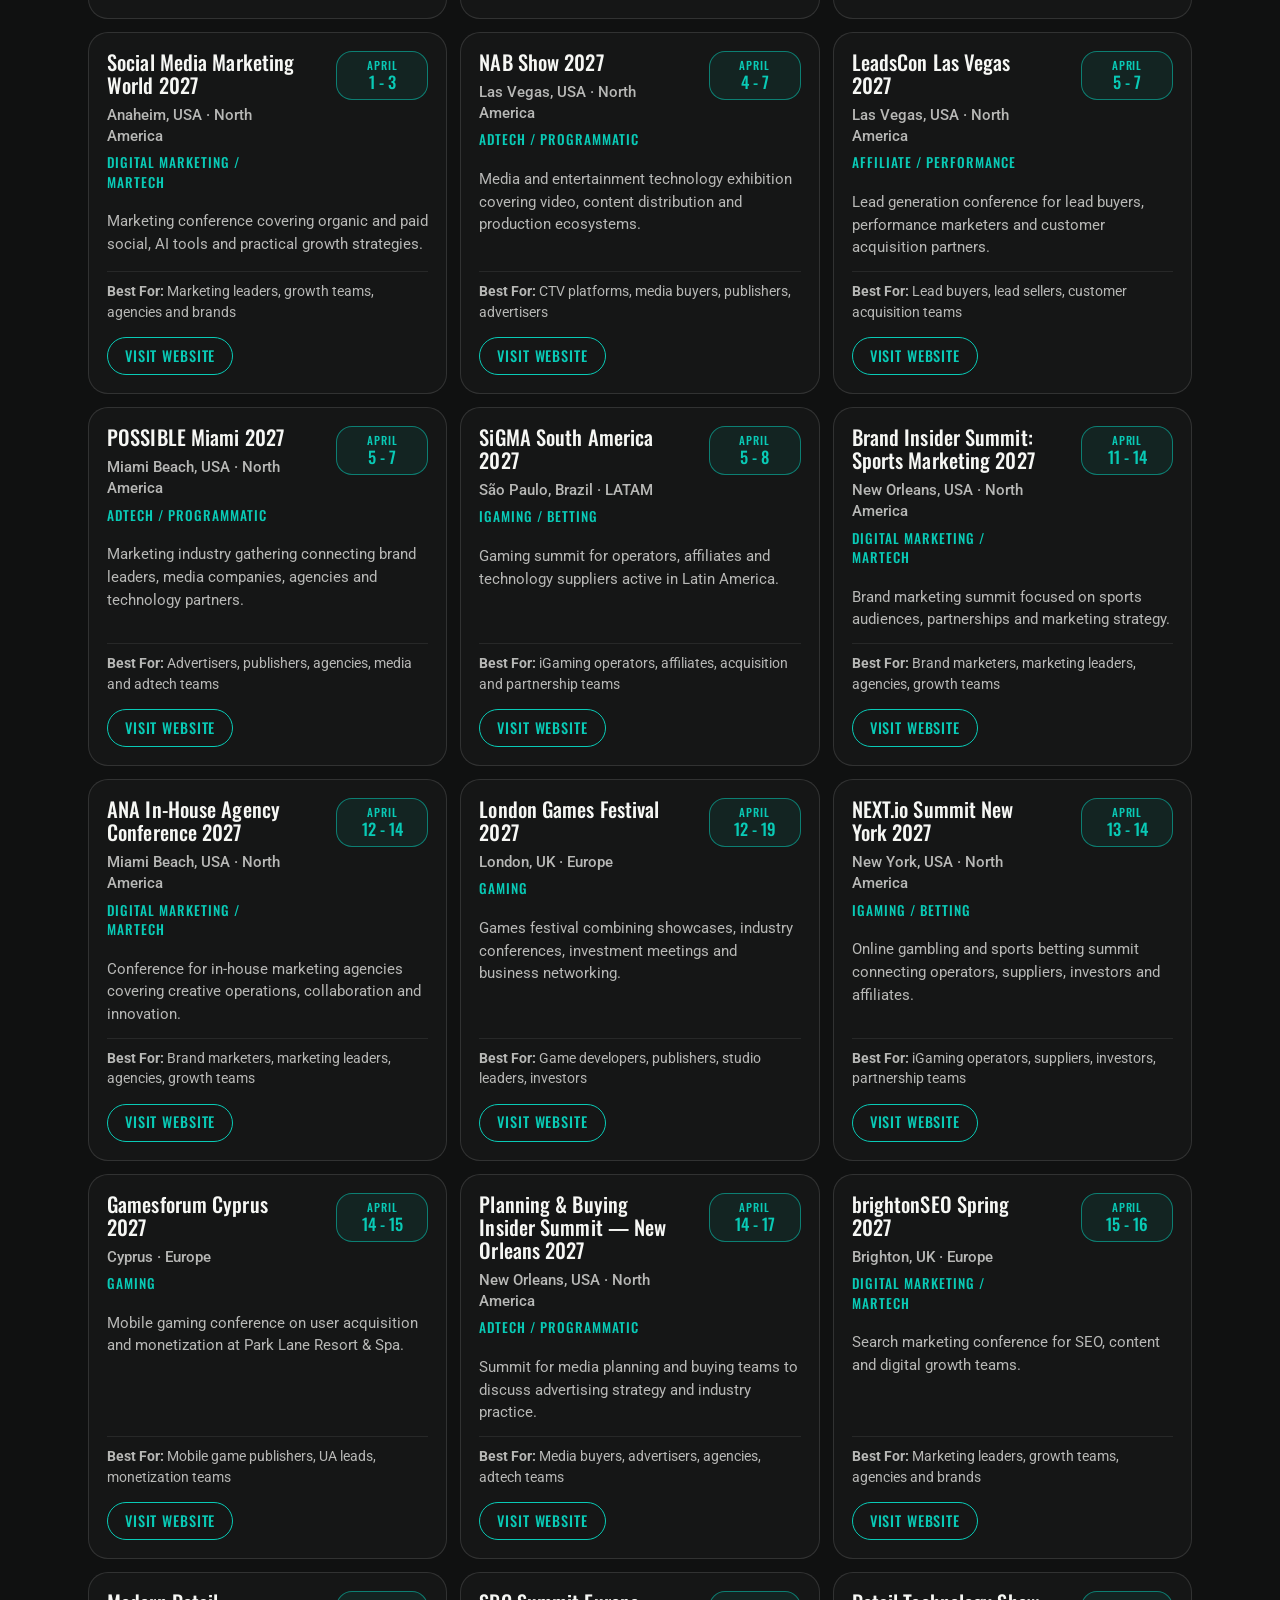
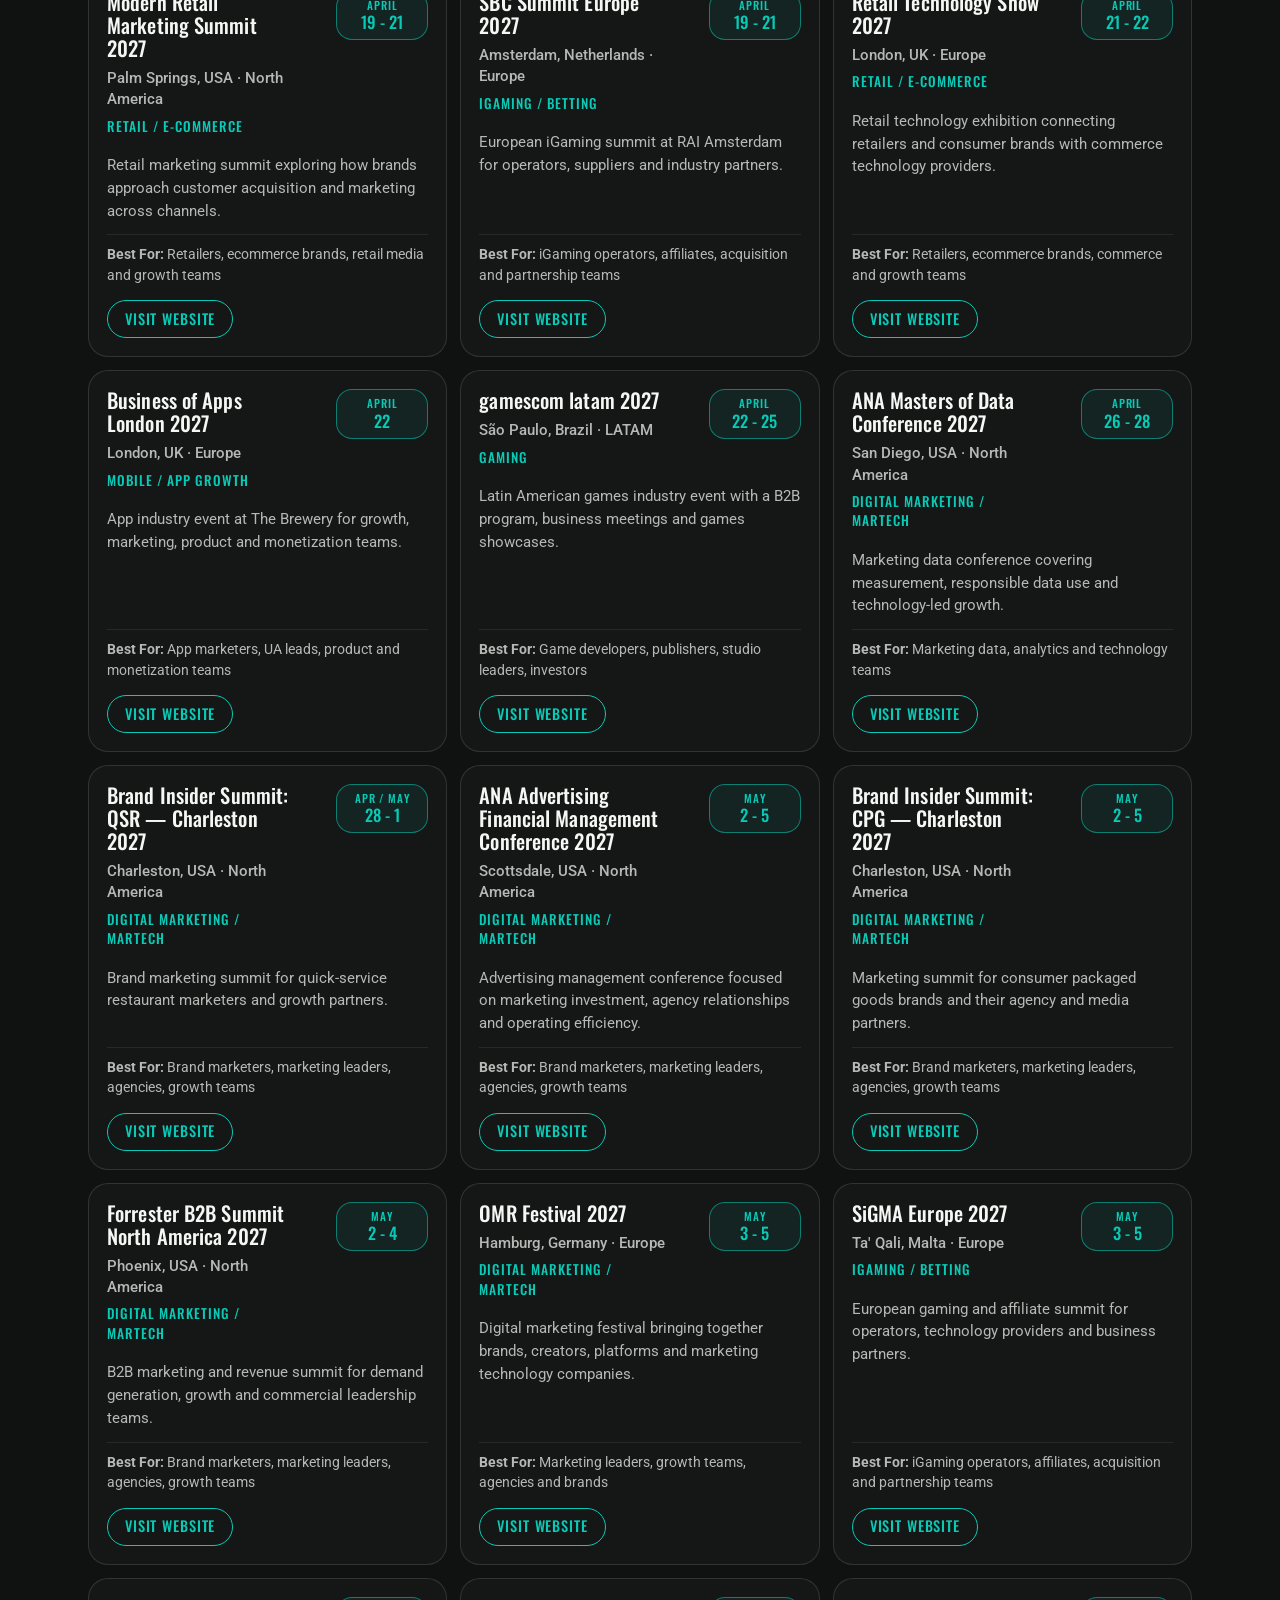
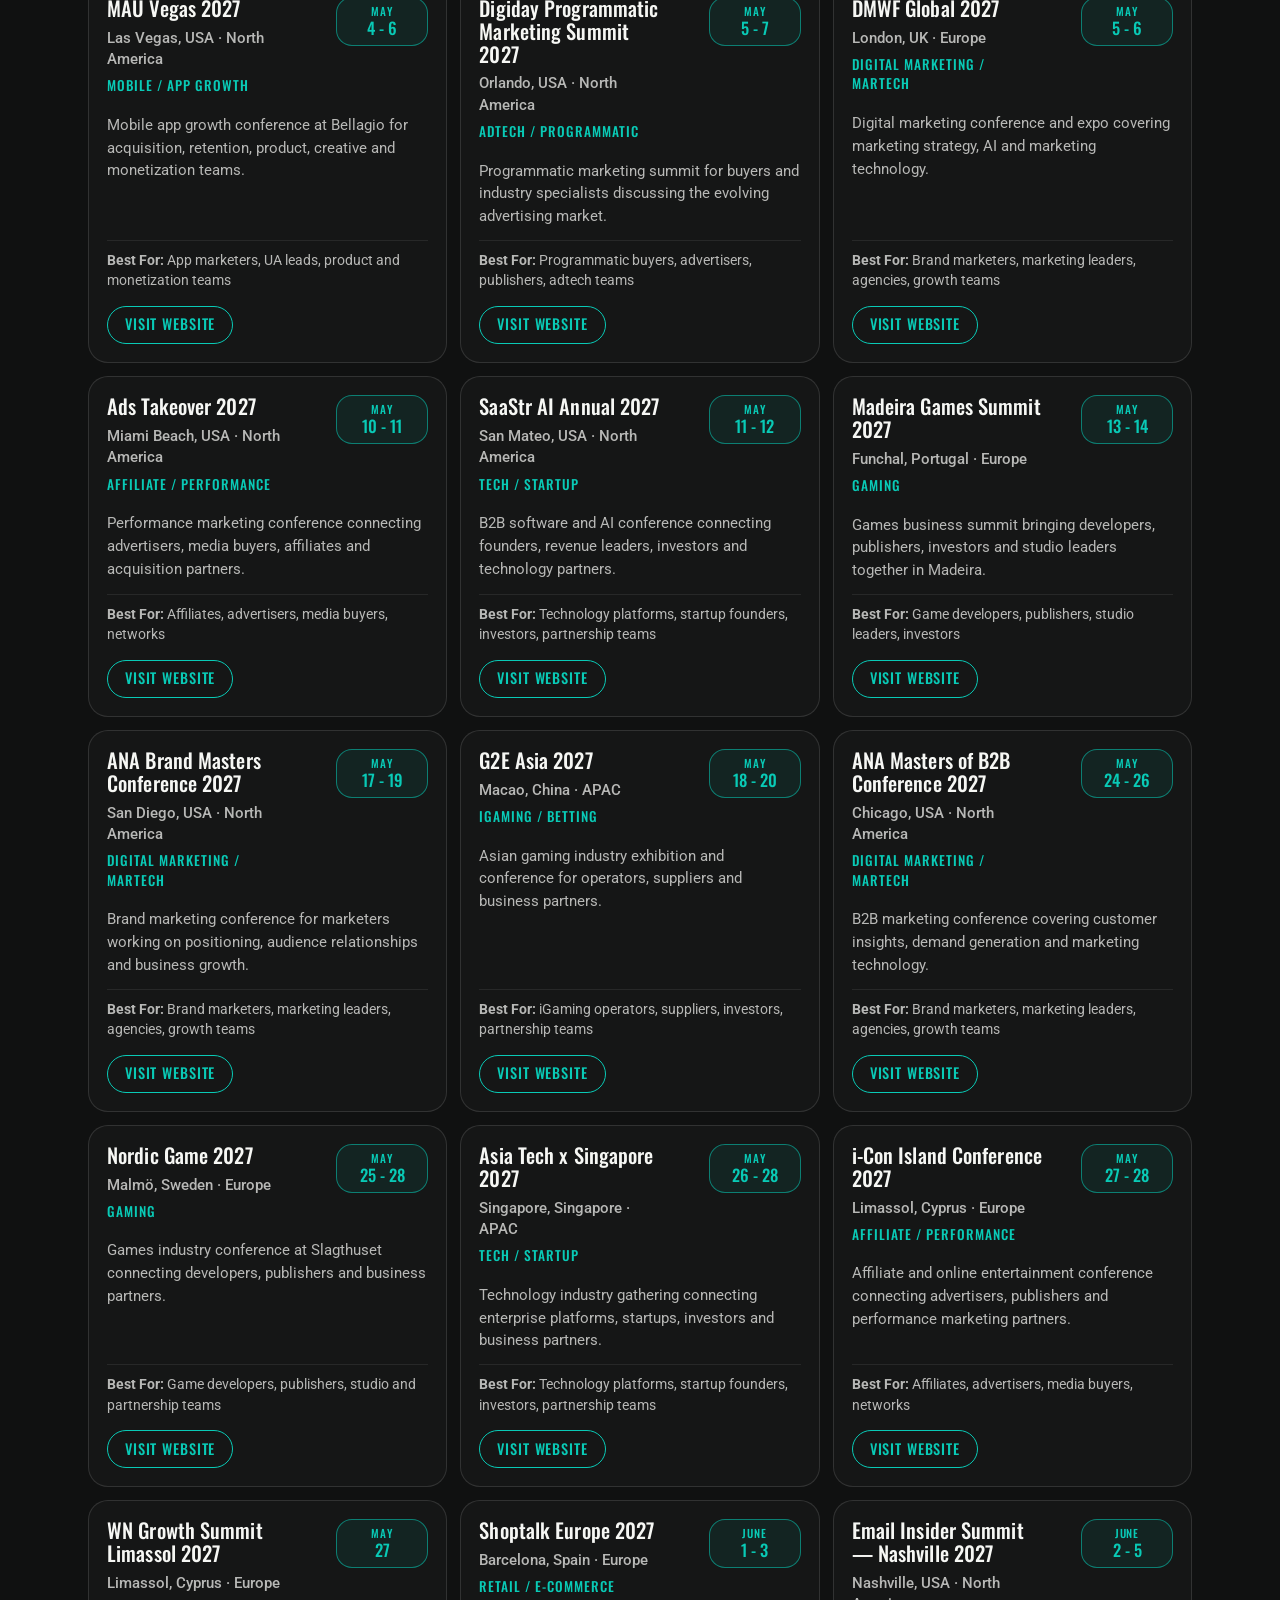
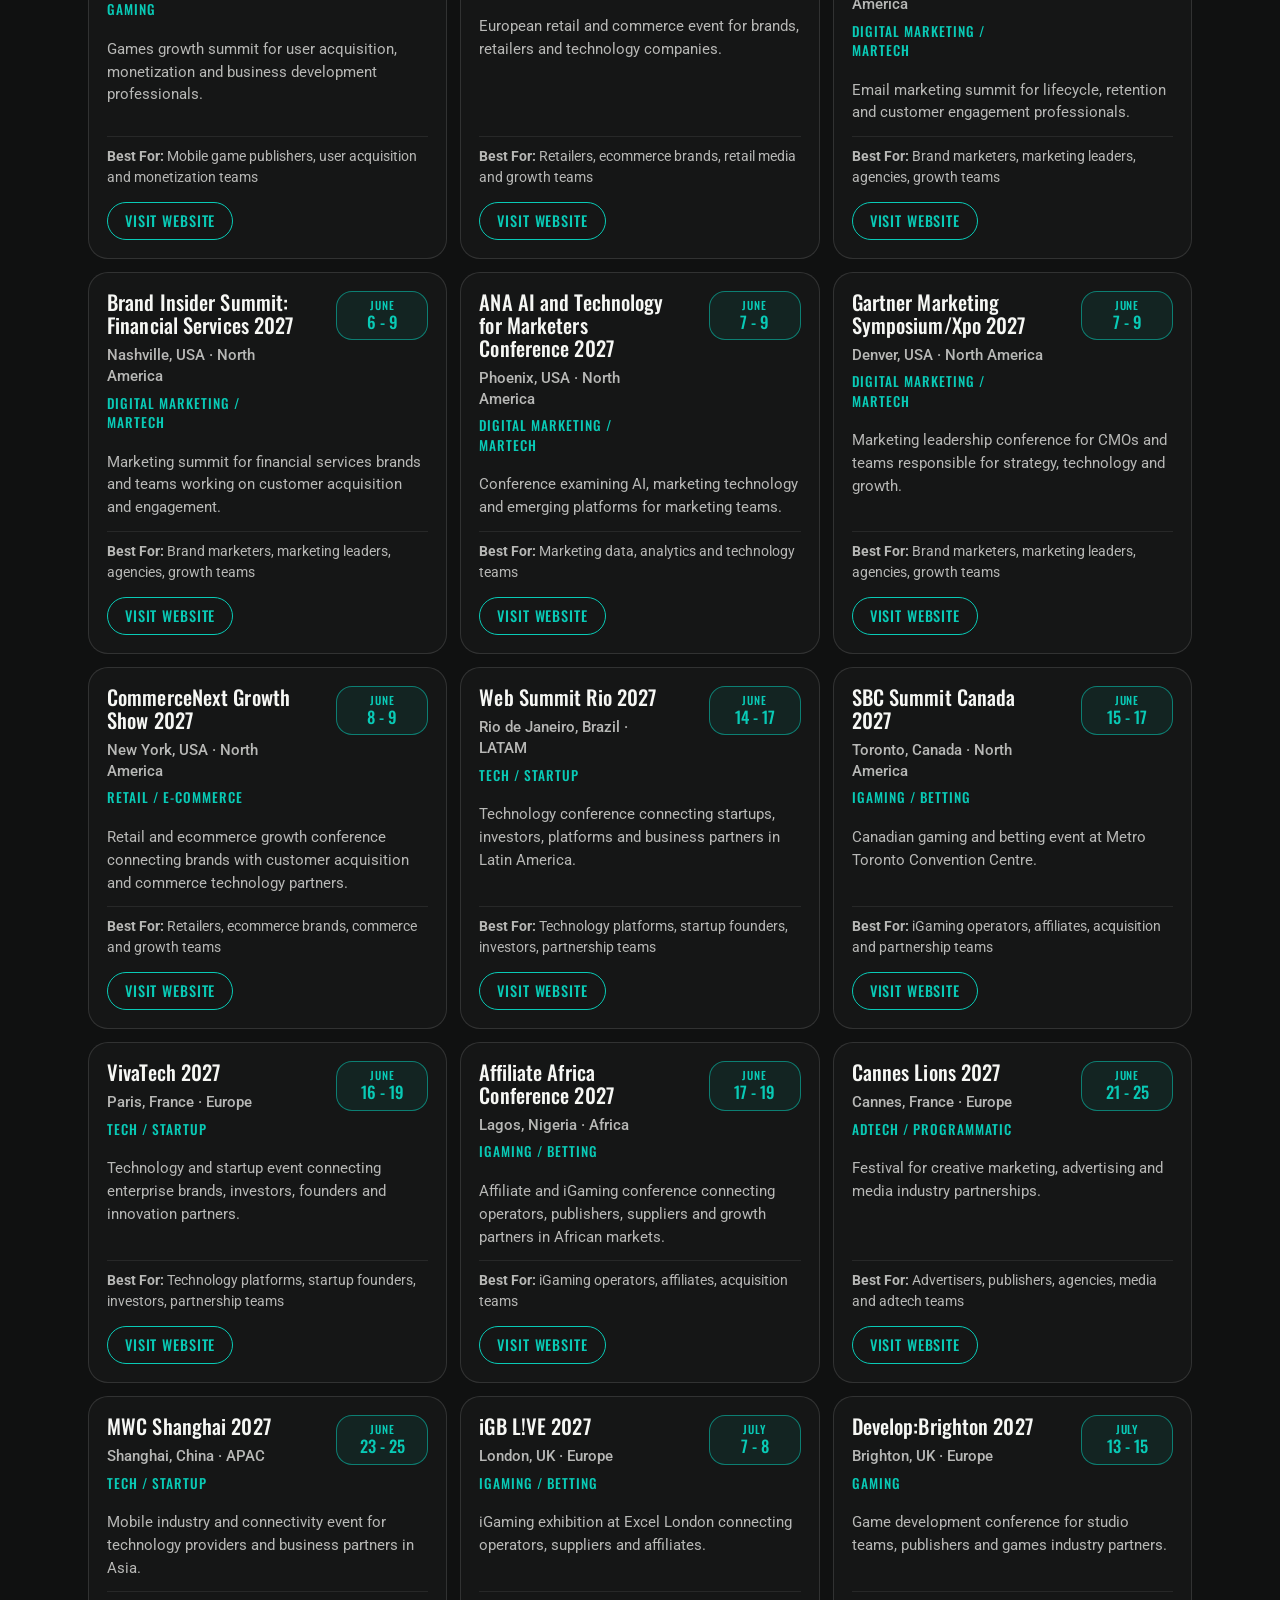
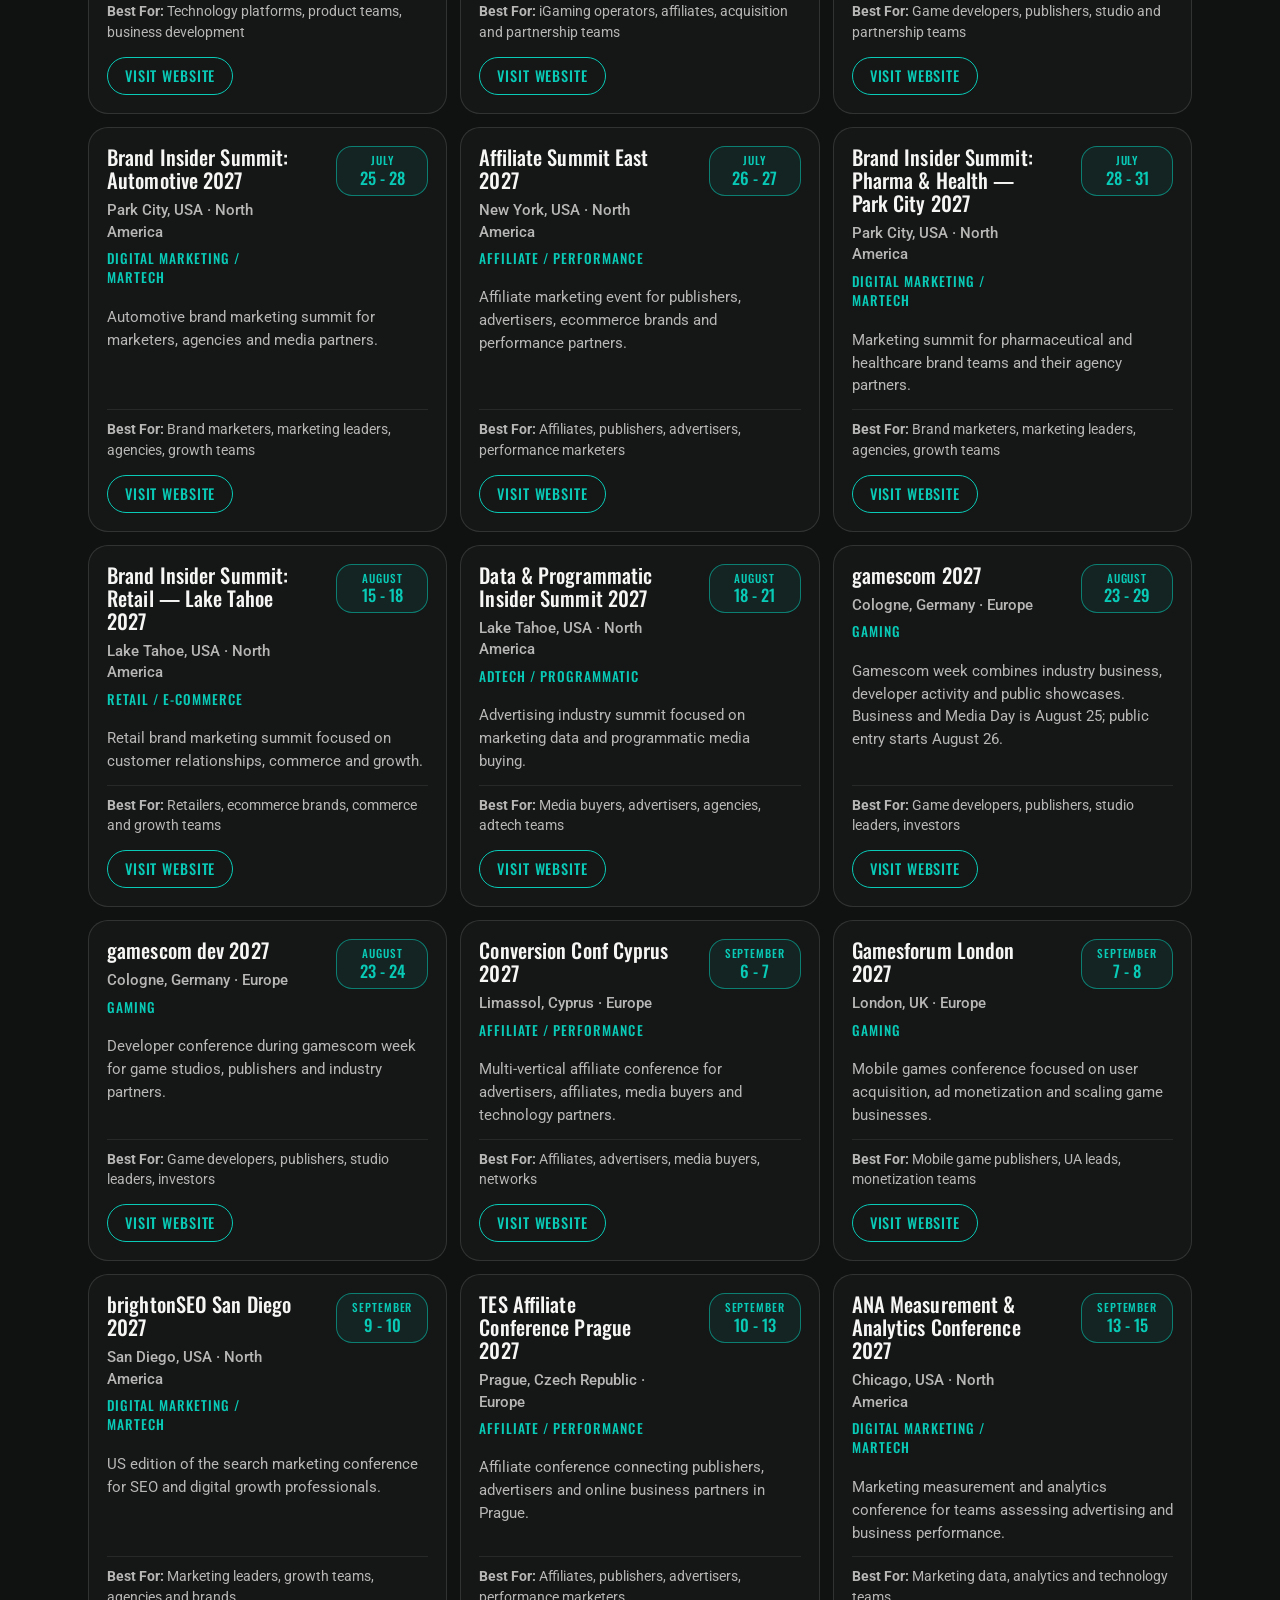
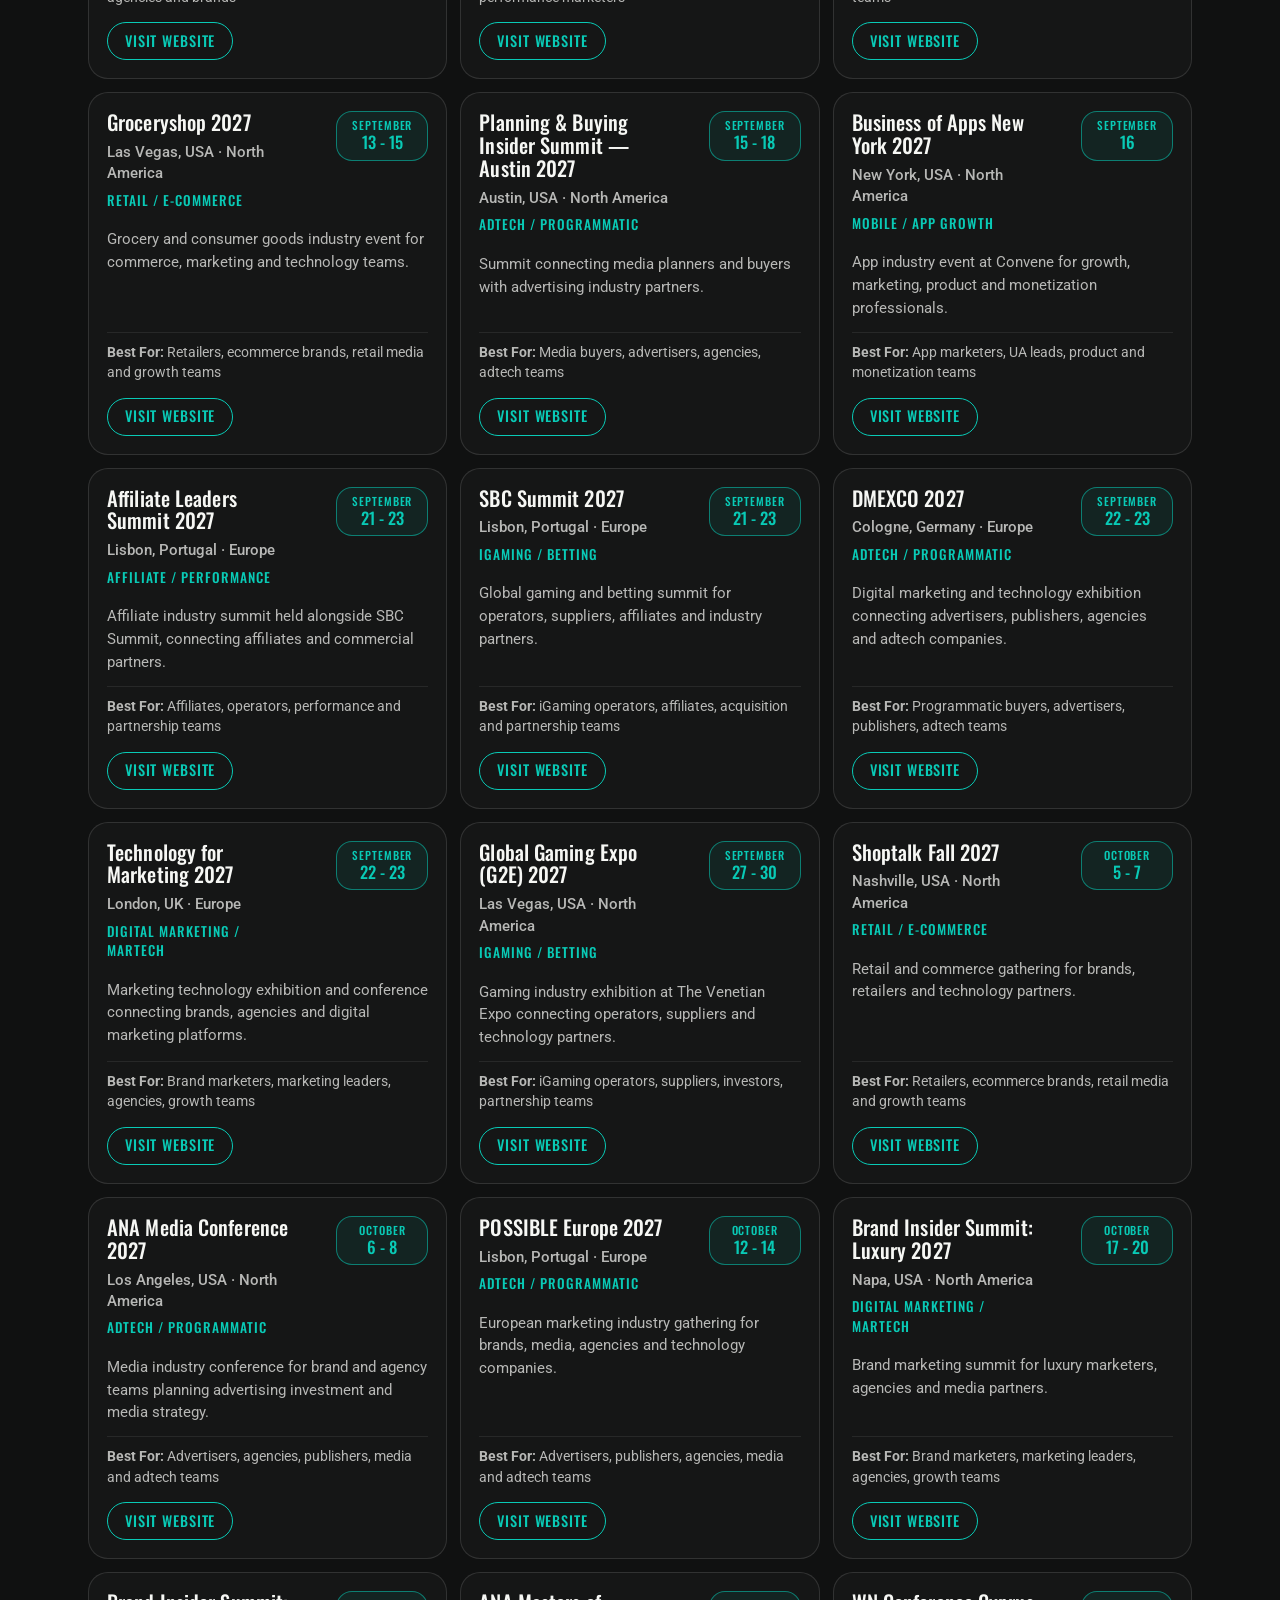
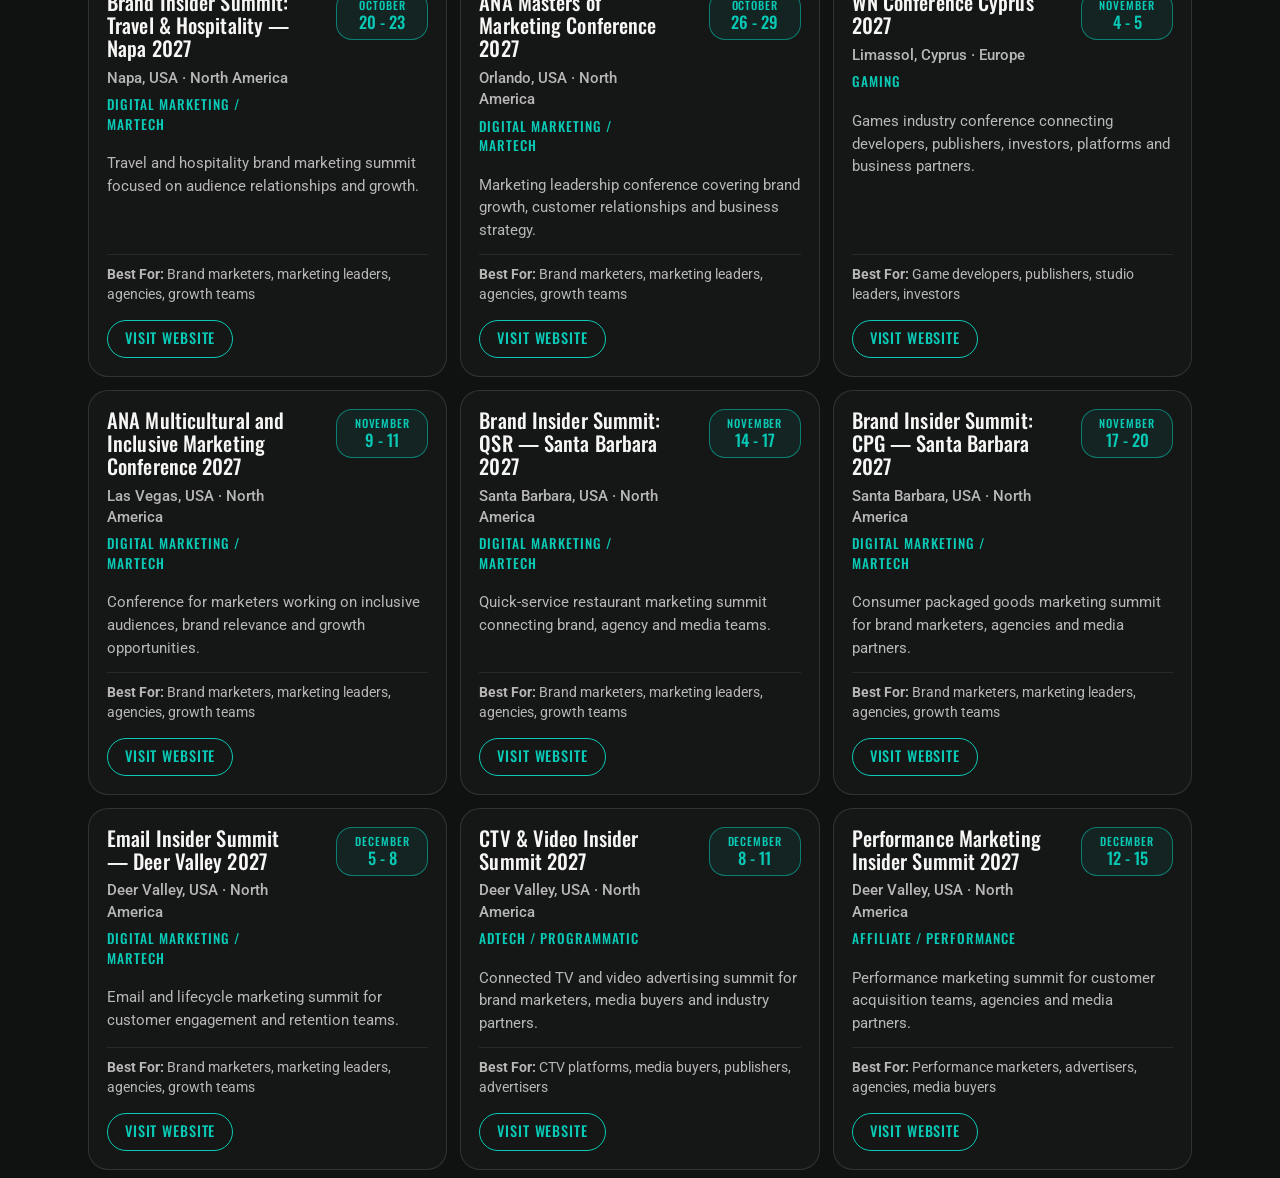
==== commit f6d289ba: "Expand 2027 calendar to 120 sourced events" ====
--- a/index.html
+++ b/index.html
@@ -6,7 +6,7 @@
   <meta name="description" content="Find 2027 app growth, gaming, adtech and affiliate events with organizer-announced dates. Explore the 2026 archive.">
   <title>App Growth Event Radar 2027 | BidMatrix</title>
   <link rel="icon" href="data:,">
-  <link rel="stylesheet" href="styles.css?v=2027-20261019">
+  <link rel="stylesheet" href="styles.css?v=2027-20261019-r2">
 </head>
 <body>
   <main class="widget-shell">
@@ -65,6 +65,6 @@
     </section>
   </main>
 
-  <script src="script.js?v=2027-20261019"></script>
+  <script src="script.js?v=2027-20261019-r2"></script>
 </body>
 </html>
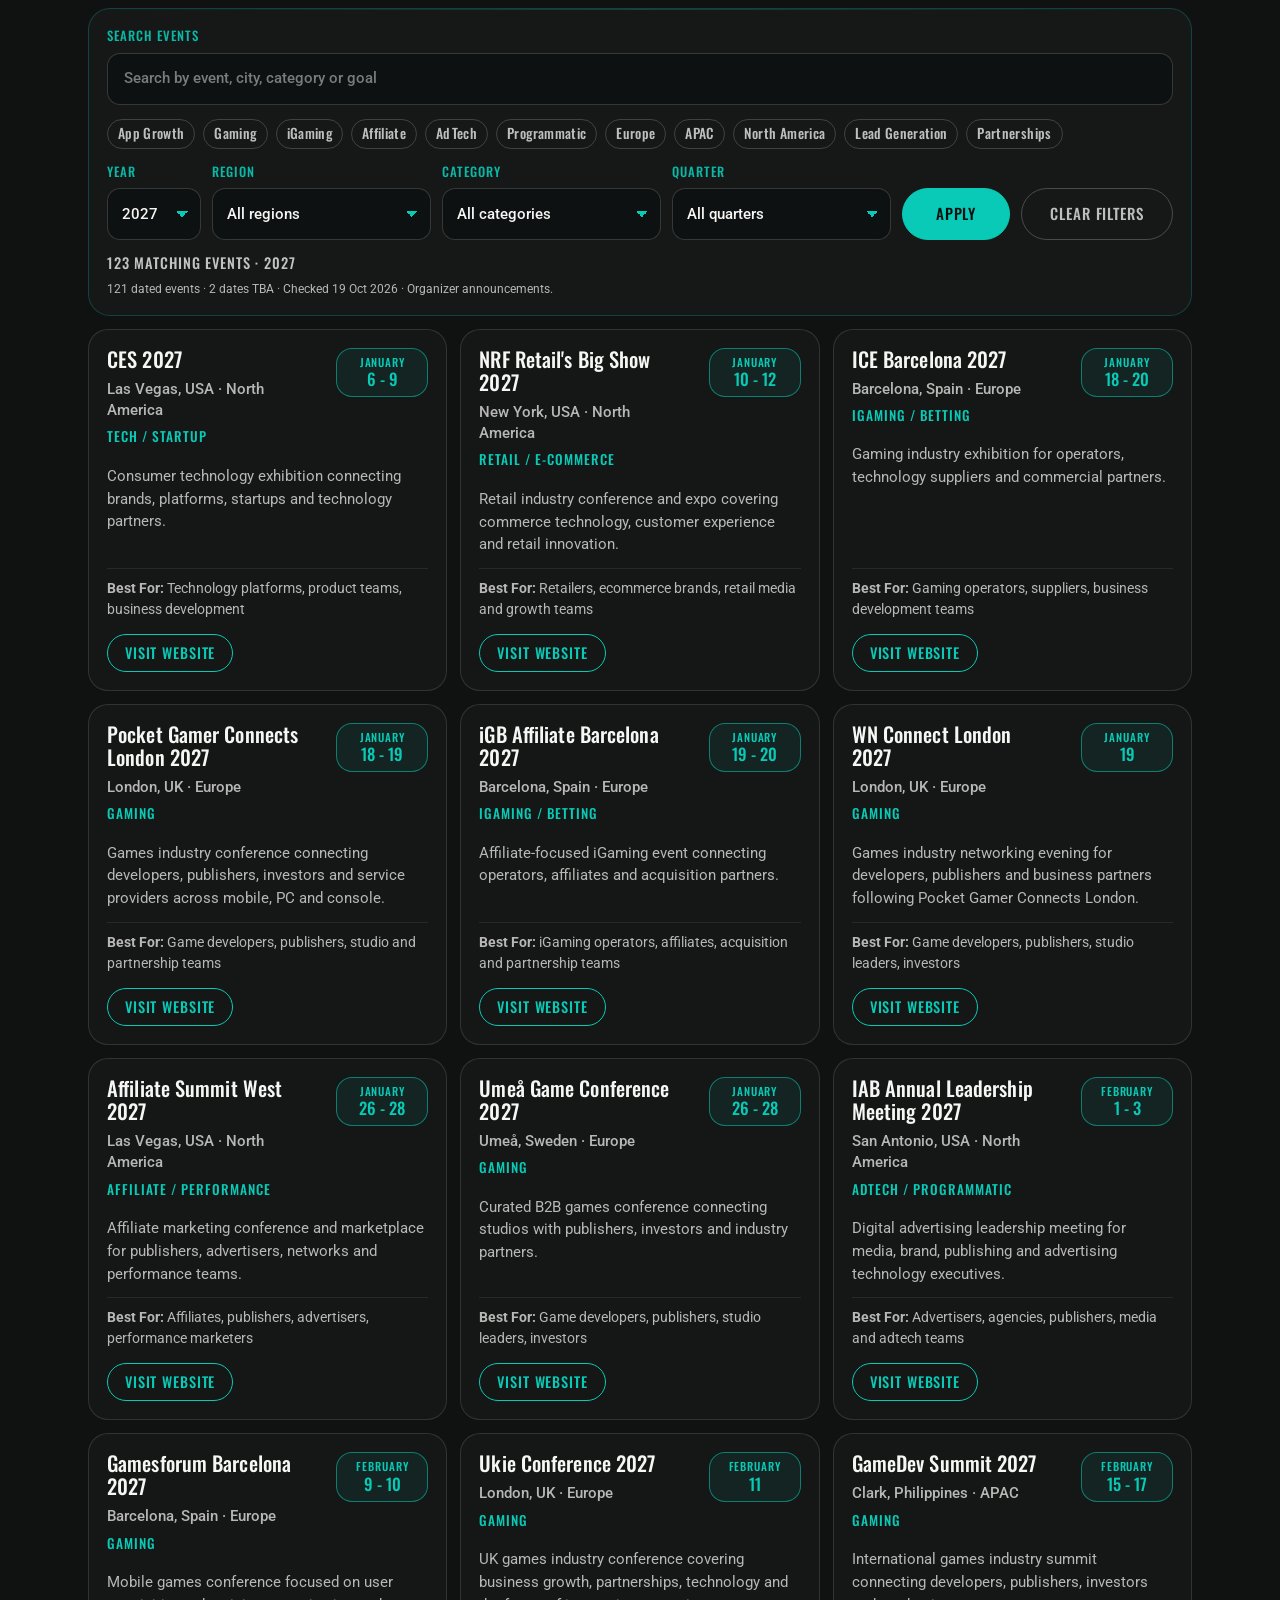
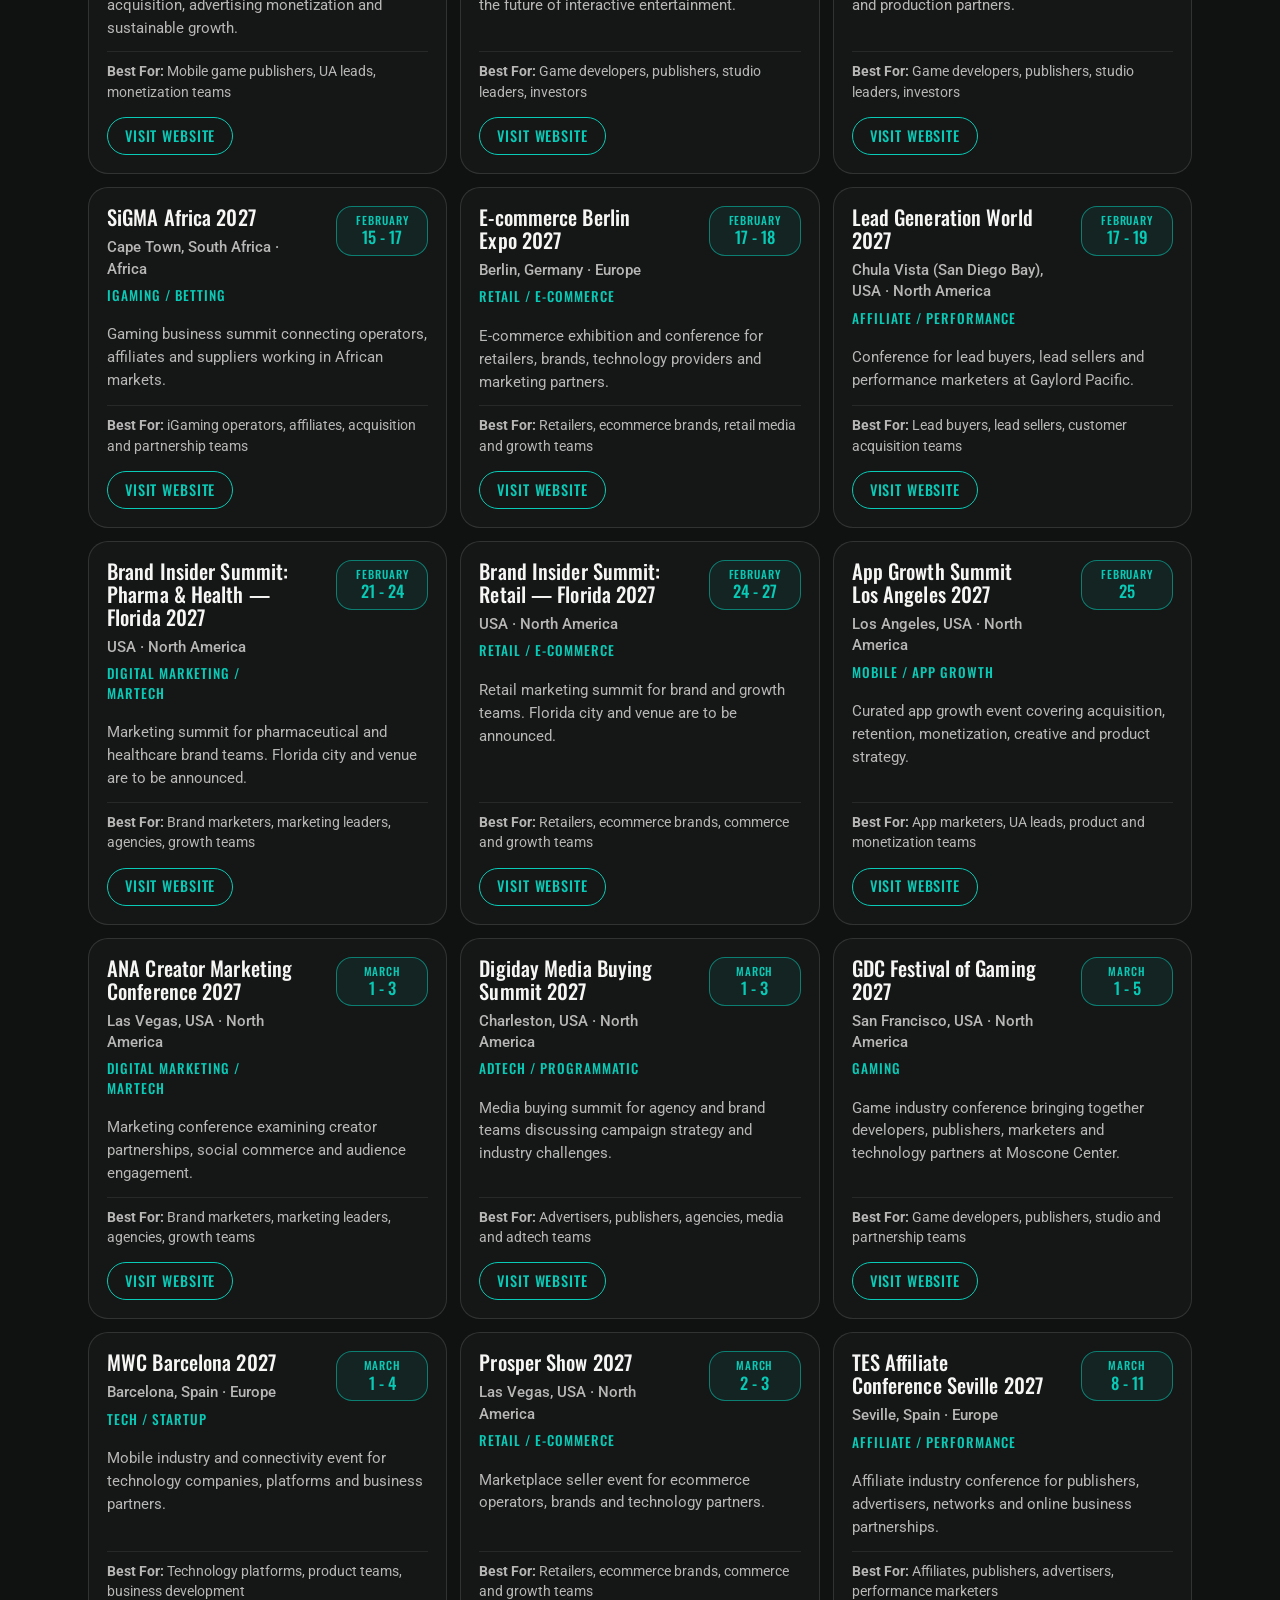
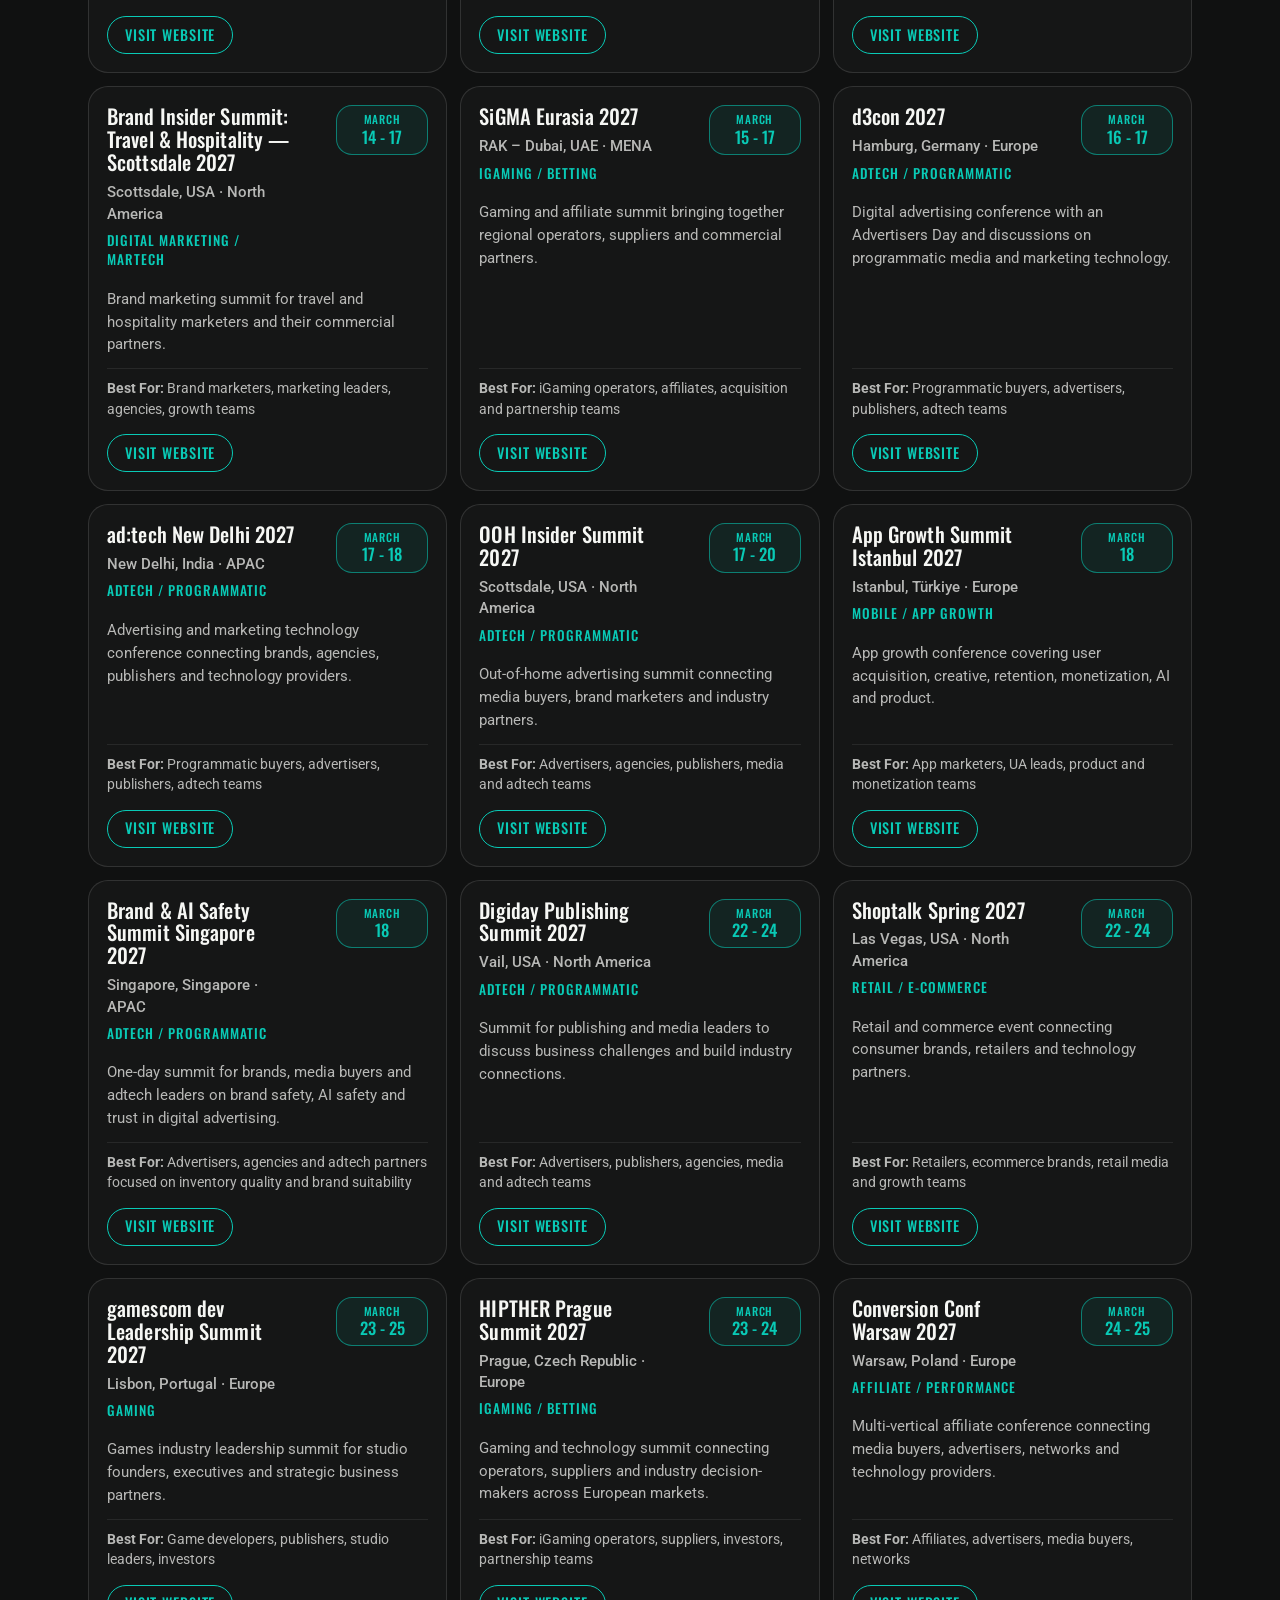
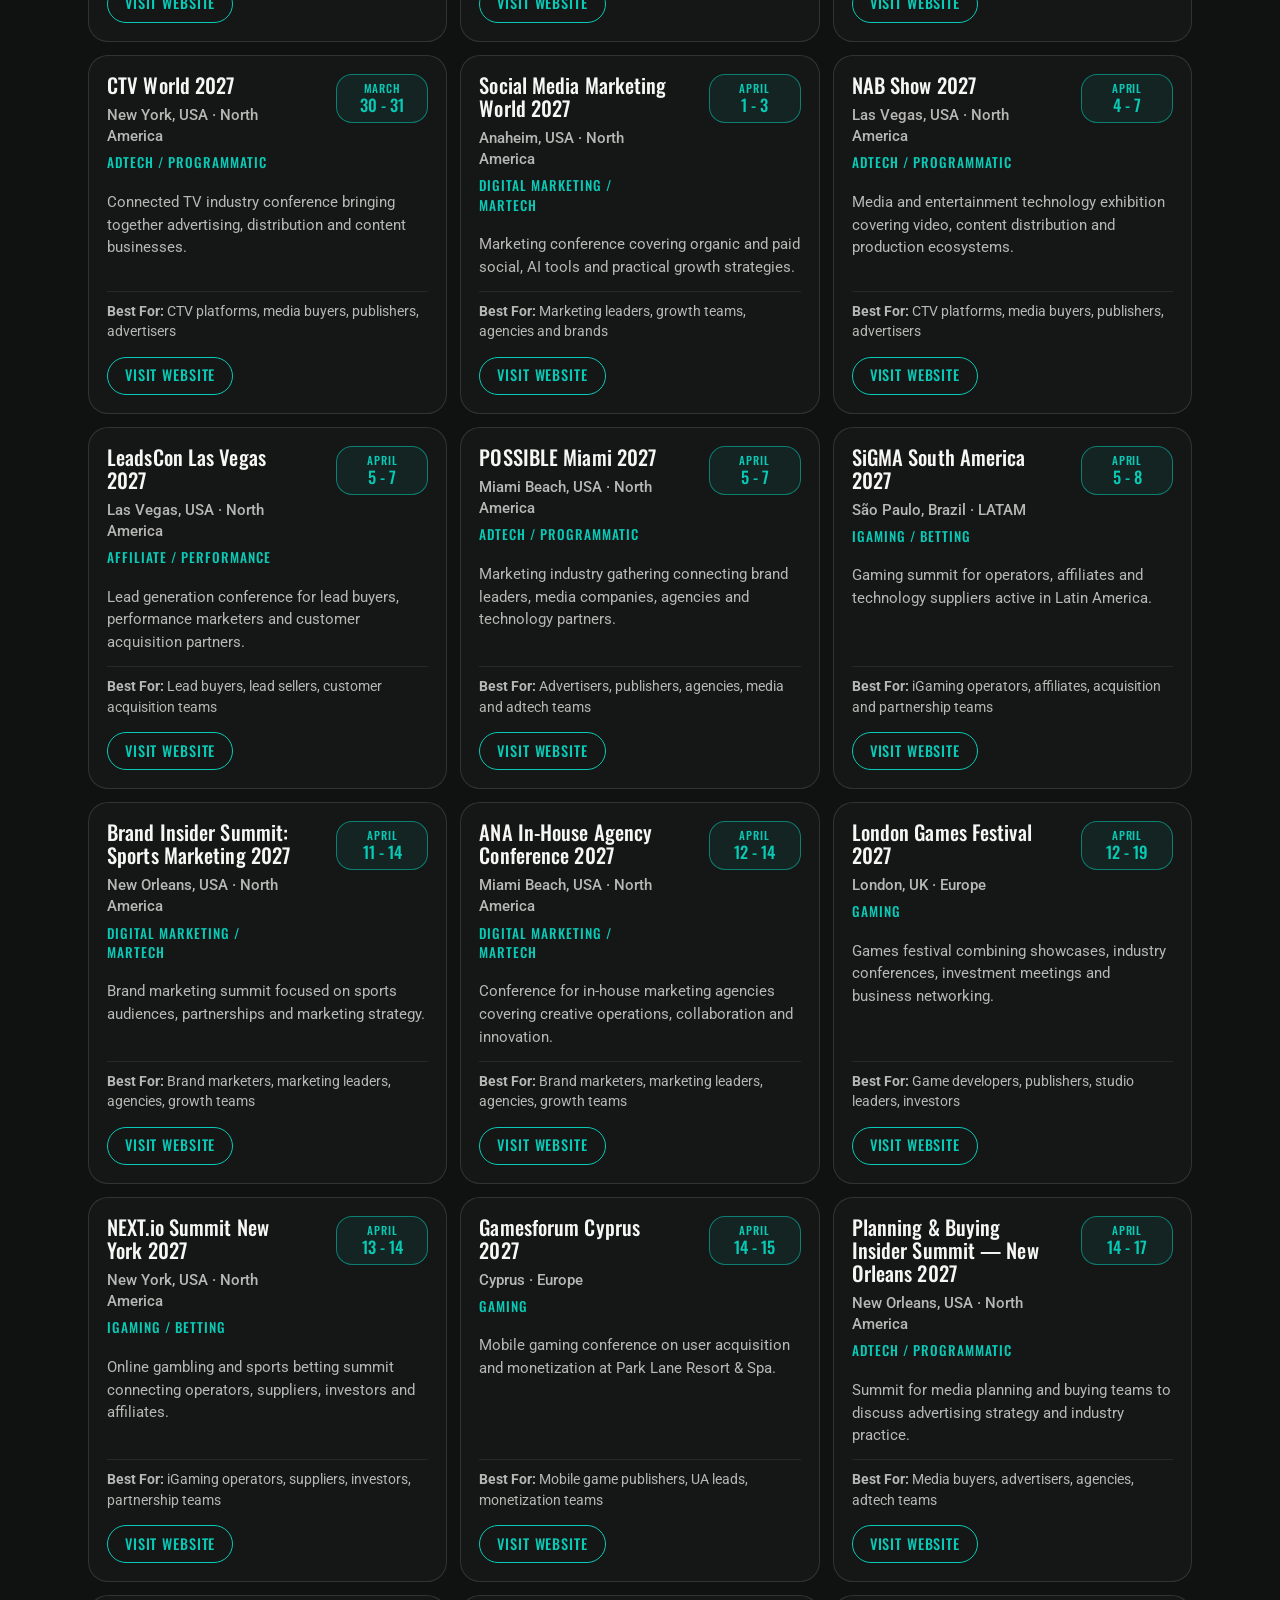
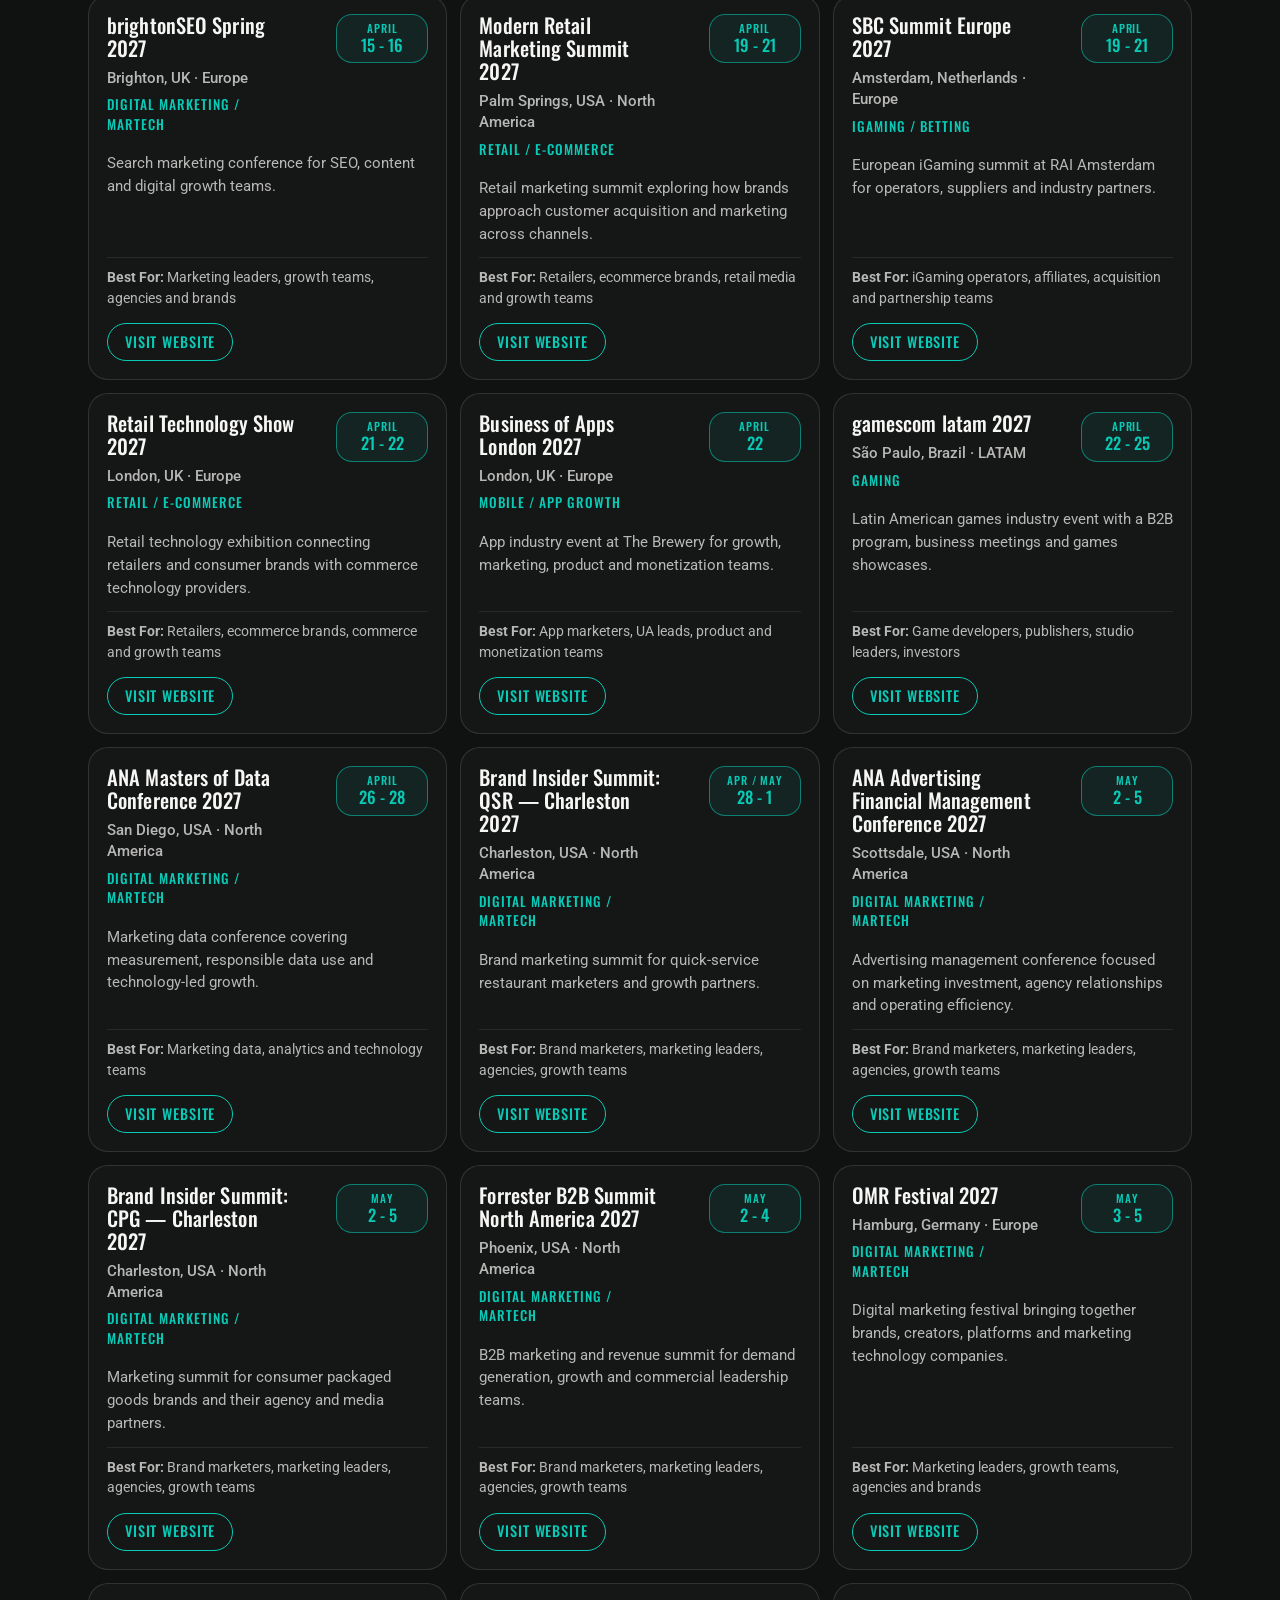
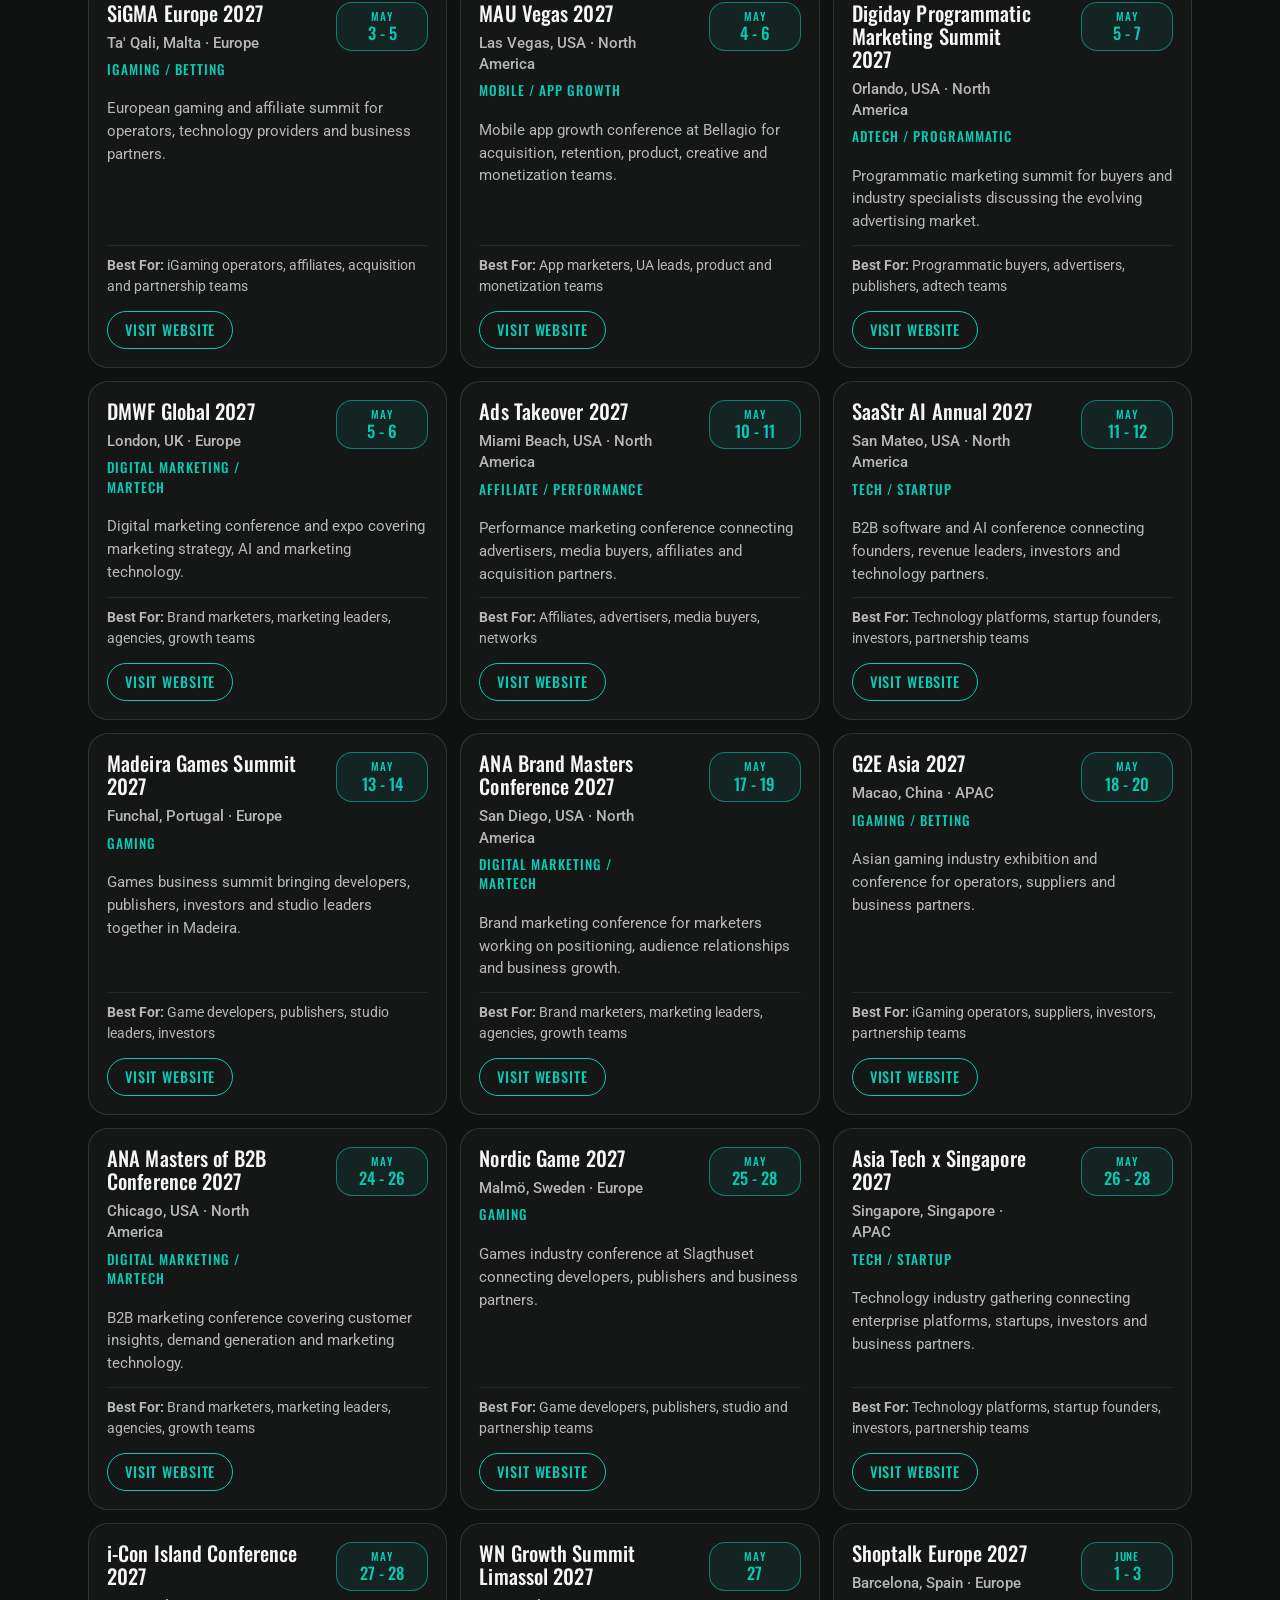
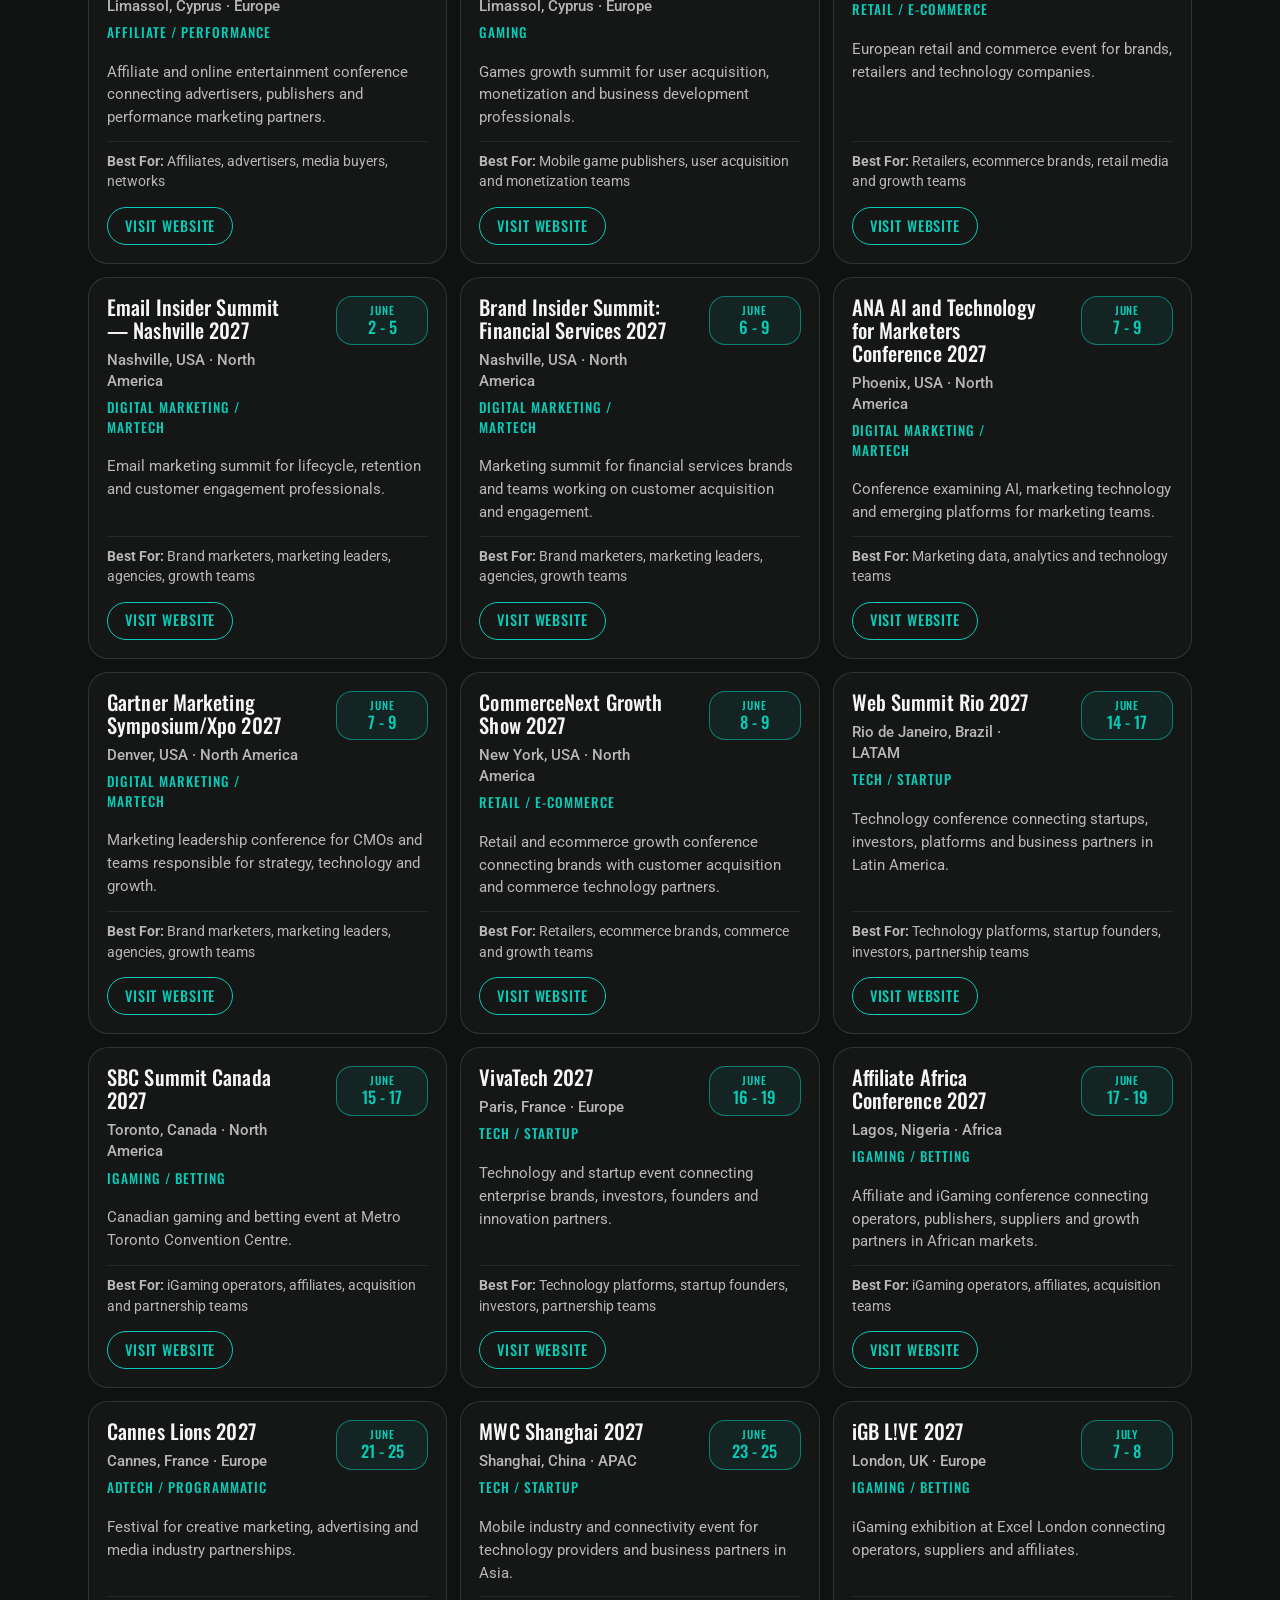
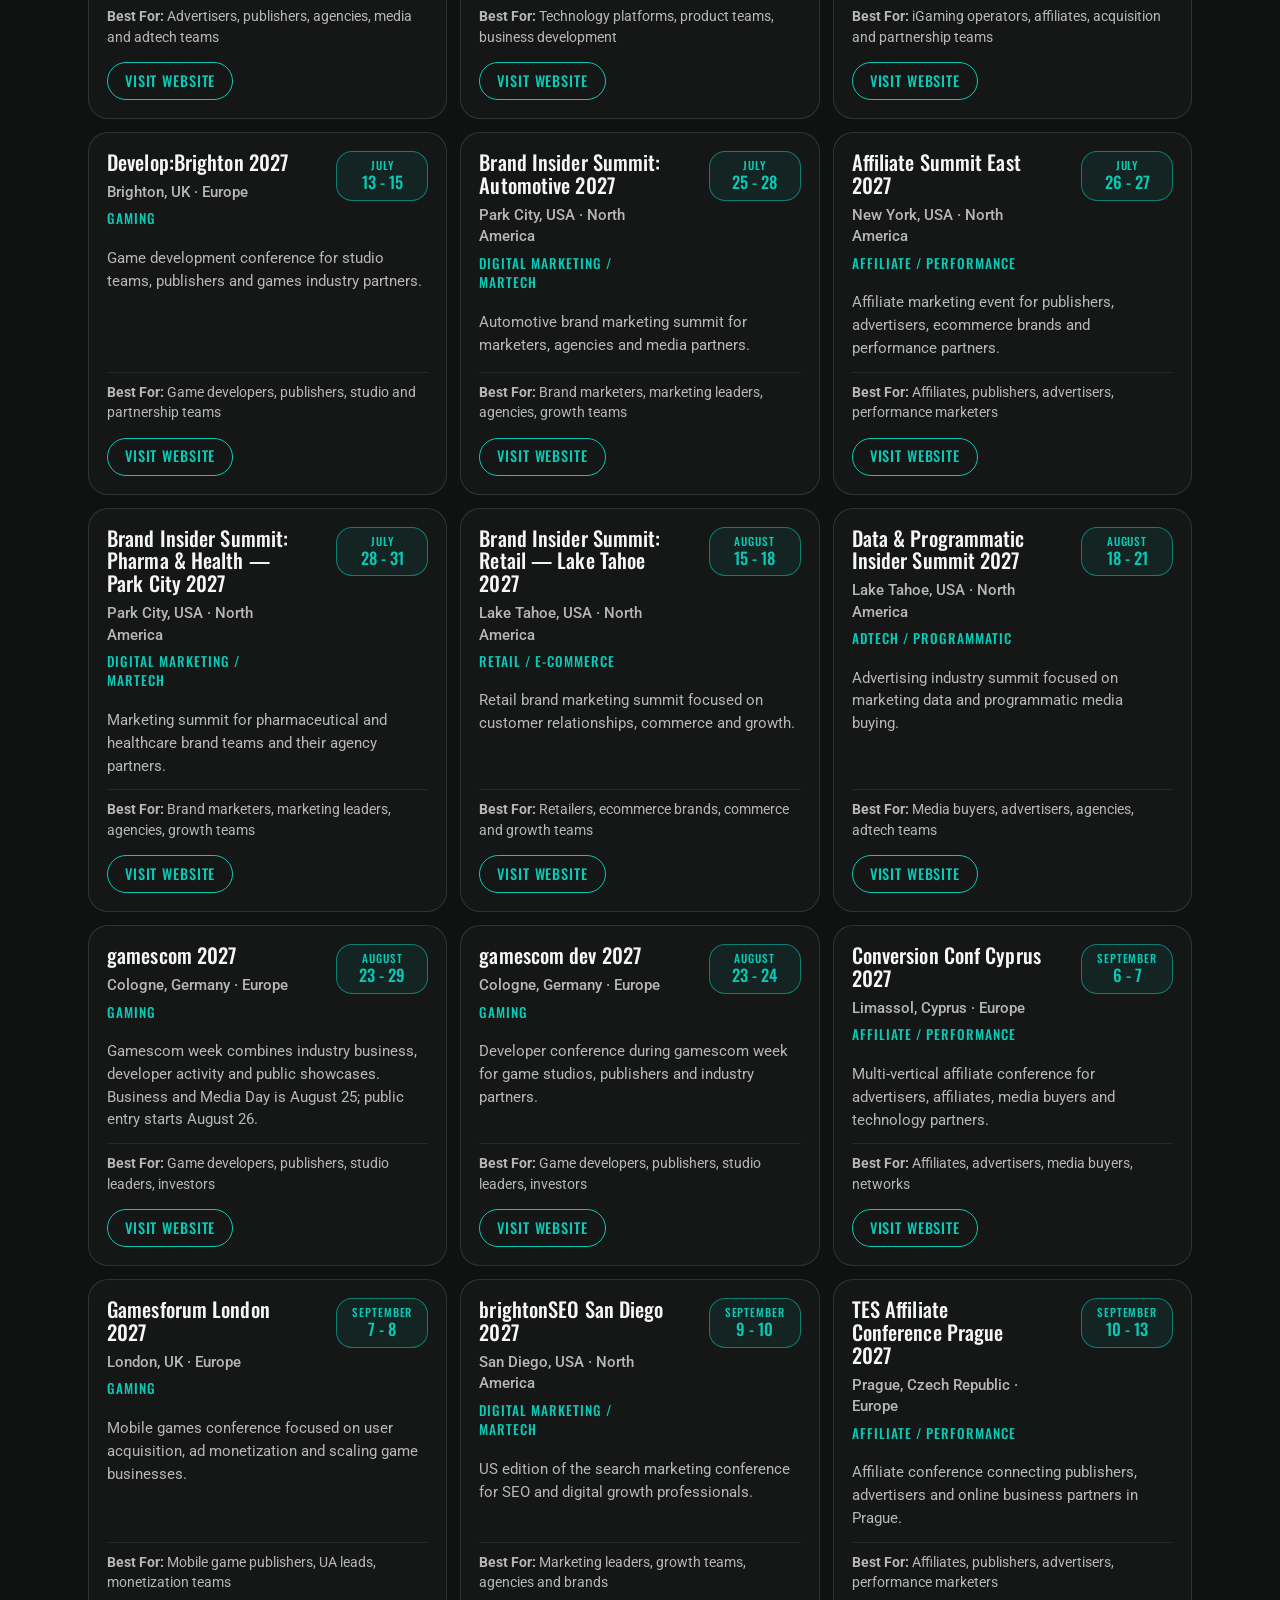
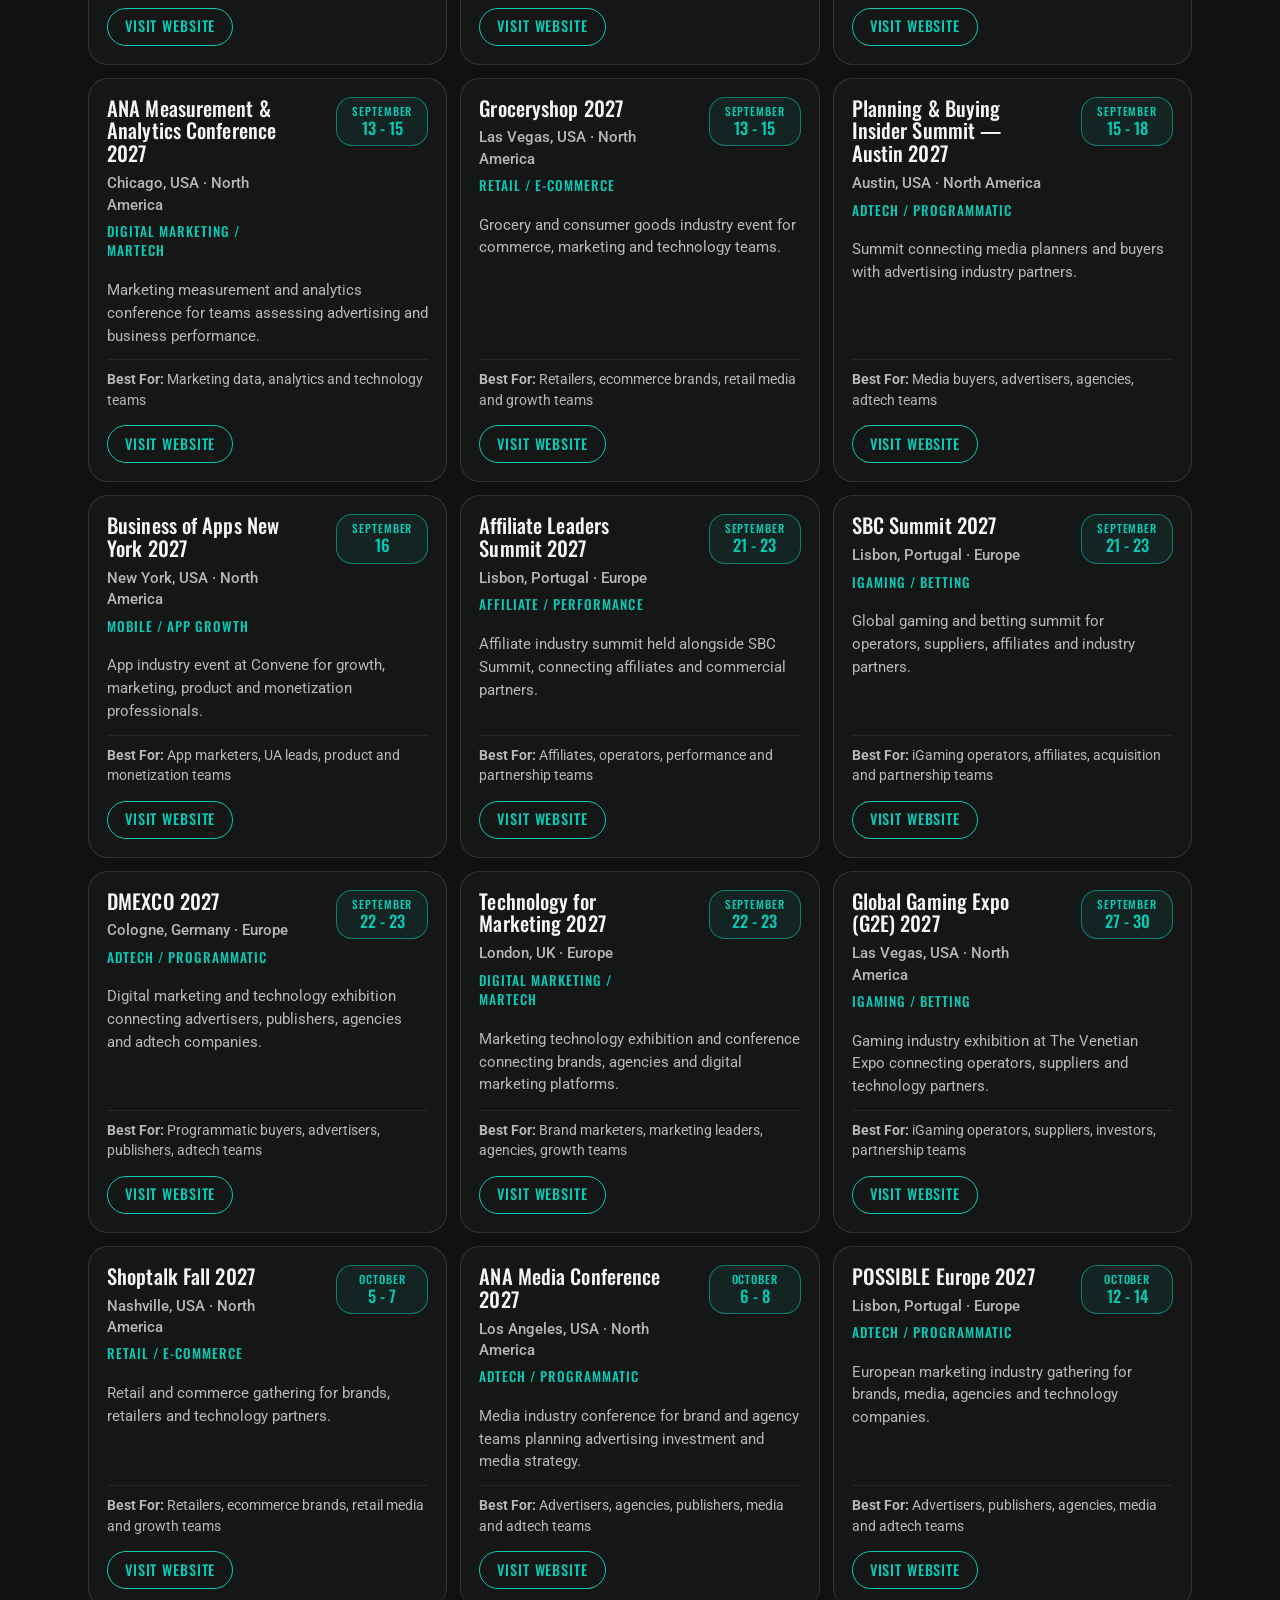
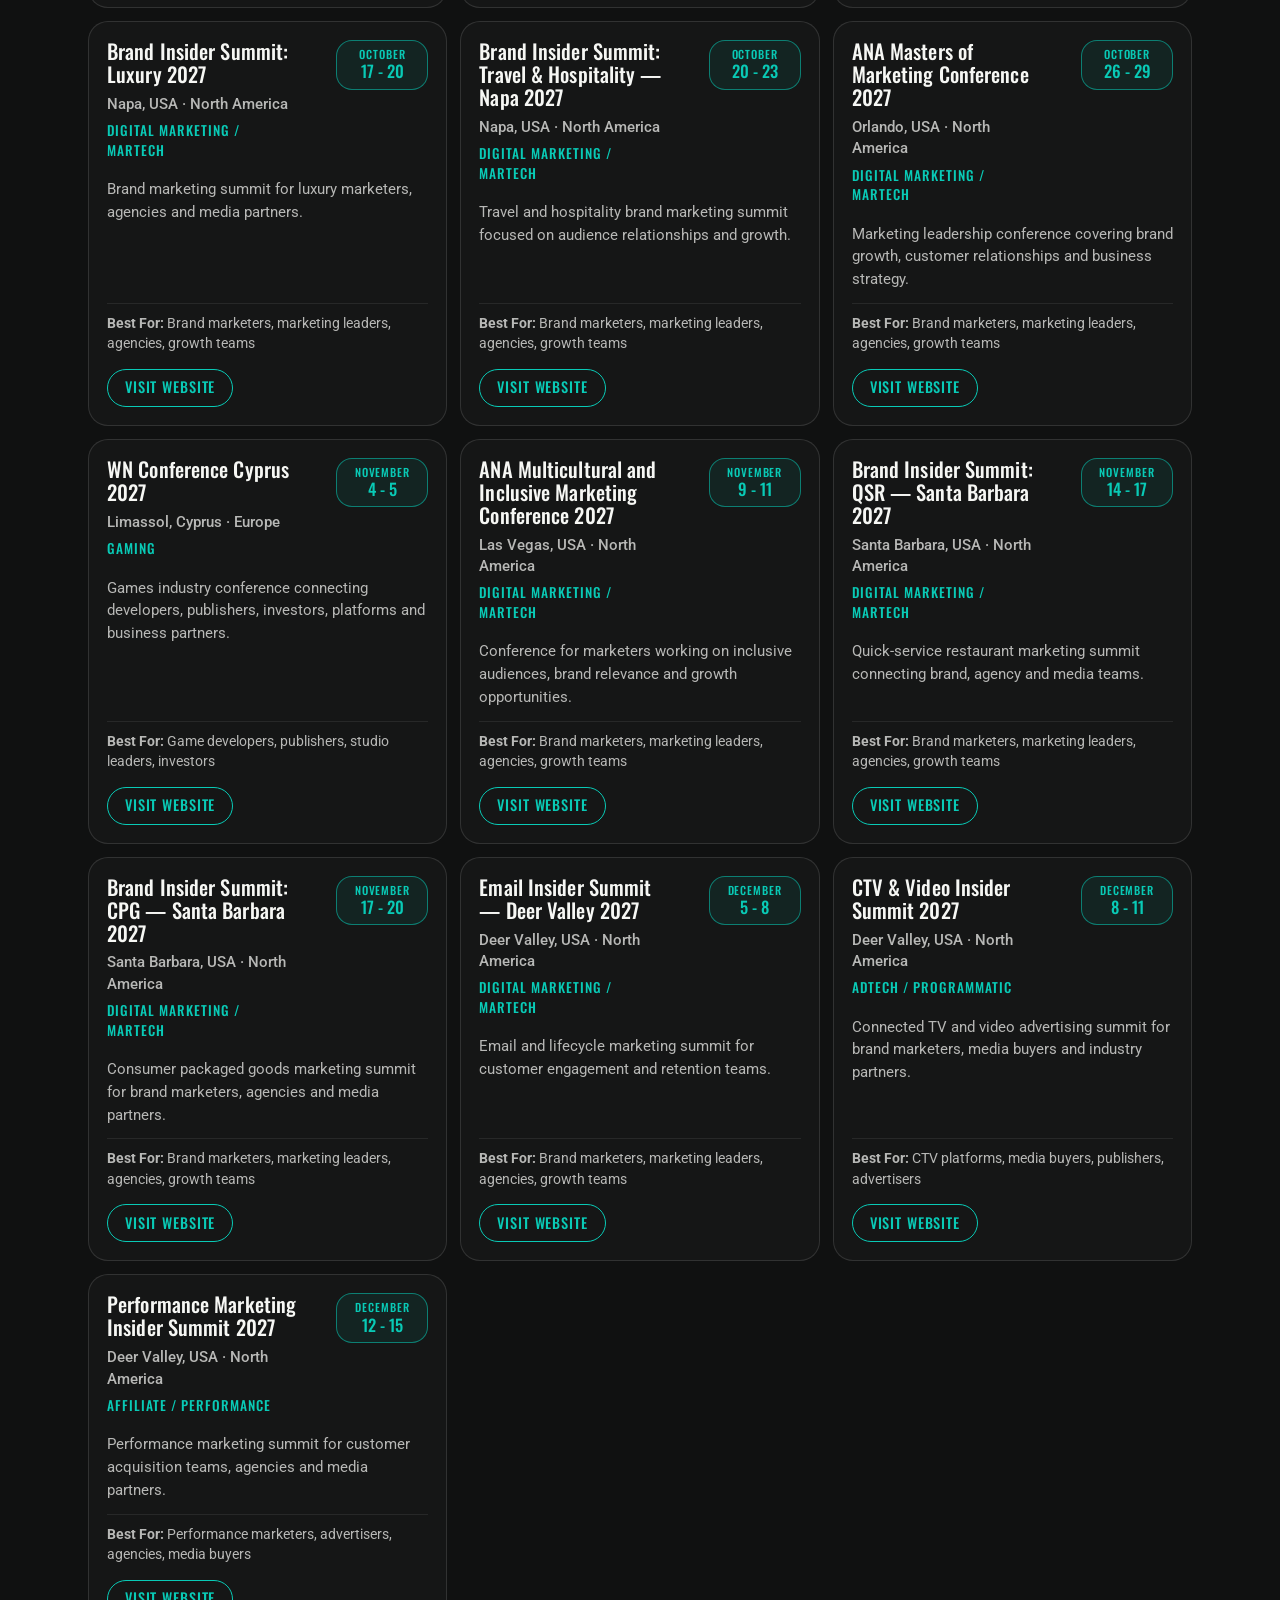
==== commit 46e55999: "Add niche 2027 conferences and pending-date listings" ====
--- a/index.html
+++ b/index.html
@@ -3,10 +3,10 @@
 <head>
   <meta charset="utf-8">
   <meta name="viewport" content="width=device-width, initial-scale=1">
-  <meta name="description" content="Find 2027 app growth, gaming, adtech and affiliate events with organizer-announced dates. Explore the 2026 archive.">
+  <meta name="description" content="Find 2027 app growth, gaming, adtech and affiliate events, including announced editions awaiting dates. Explore the 2026 archive.">
   <title>App Growth Event Radar 2027 | BidMatrix</title>
   <link rel="icon" href="data:,">
-  <link rel="stylesheet" href="styles.css?v=2027-20261019-r2">
+  <link rel="stylesheet" href="styles.css?v=2027-20261019-r3">
 </head>
 <body>
   <main class="widget-shell">
@@ -65,6 +65,6 @@
     </section>
   </main>
 
-  <script src="script.js?v=2027-20261019-r2"></script>
+  <script src="script.js?v=2027-20261019-r3"></script>
 </body>
 </html>
--- a/styles.css
+++ b/styles.css
@@ -415,6 +415,23 @@
   padding: 0 18px;
 }
 
+.pending-heading {
+  grid-column: 1 / -1;
+  padding-top: 20px;
+  border-top: 1px solid var(--line-accent);
+}
+
+.pending-heading h2 {
+  margin: 0 0 6px;
+  font-family: Oswald, Arial, sans-serif;
+  font-weight: 500;
+}
+
+.pending-heading p {
+  margin: 0;
+  color: var(--muted);
+}
+
 @media (max-width: 920px) {
   .filter-controls {
     grid-template-columns: repeat(3, minmax(0, 1fr));
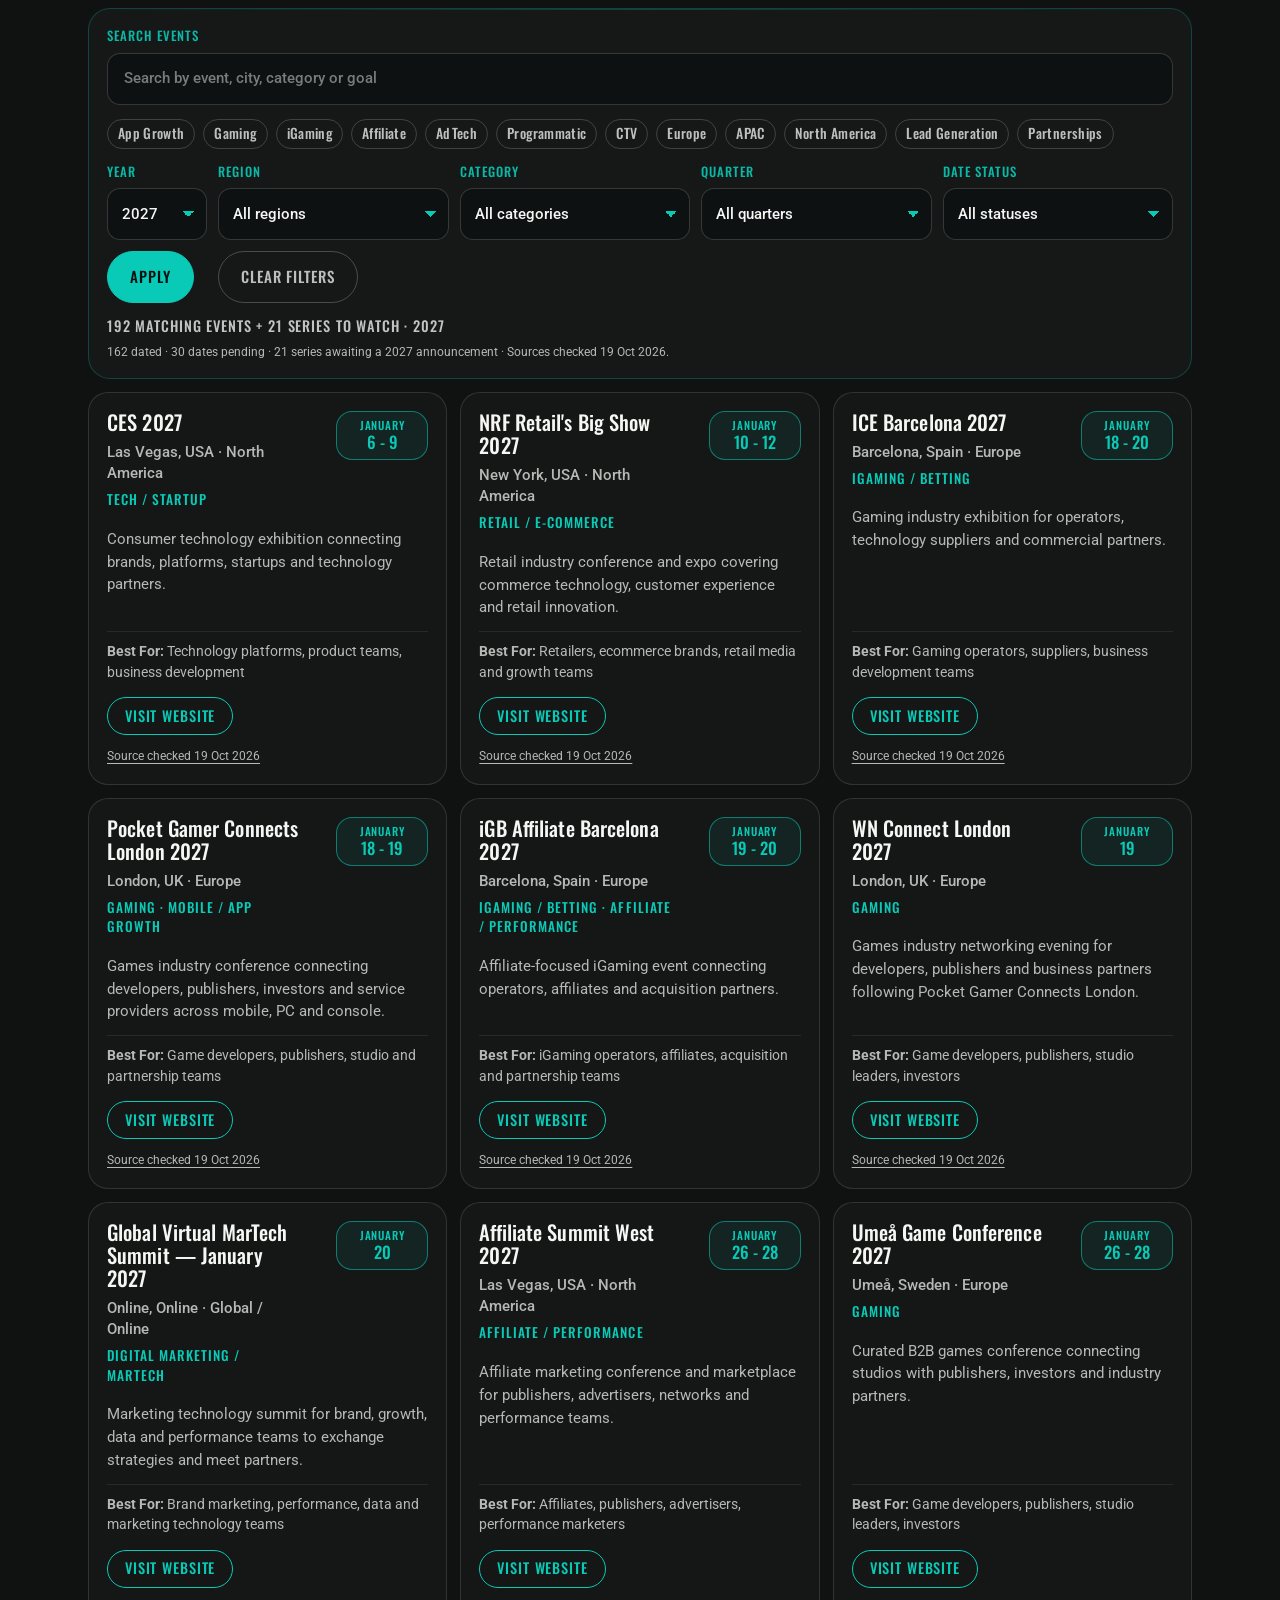
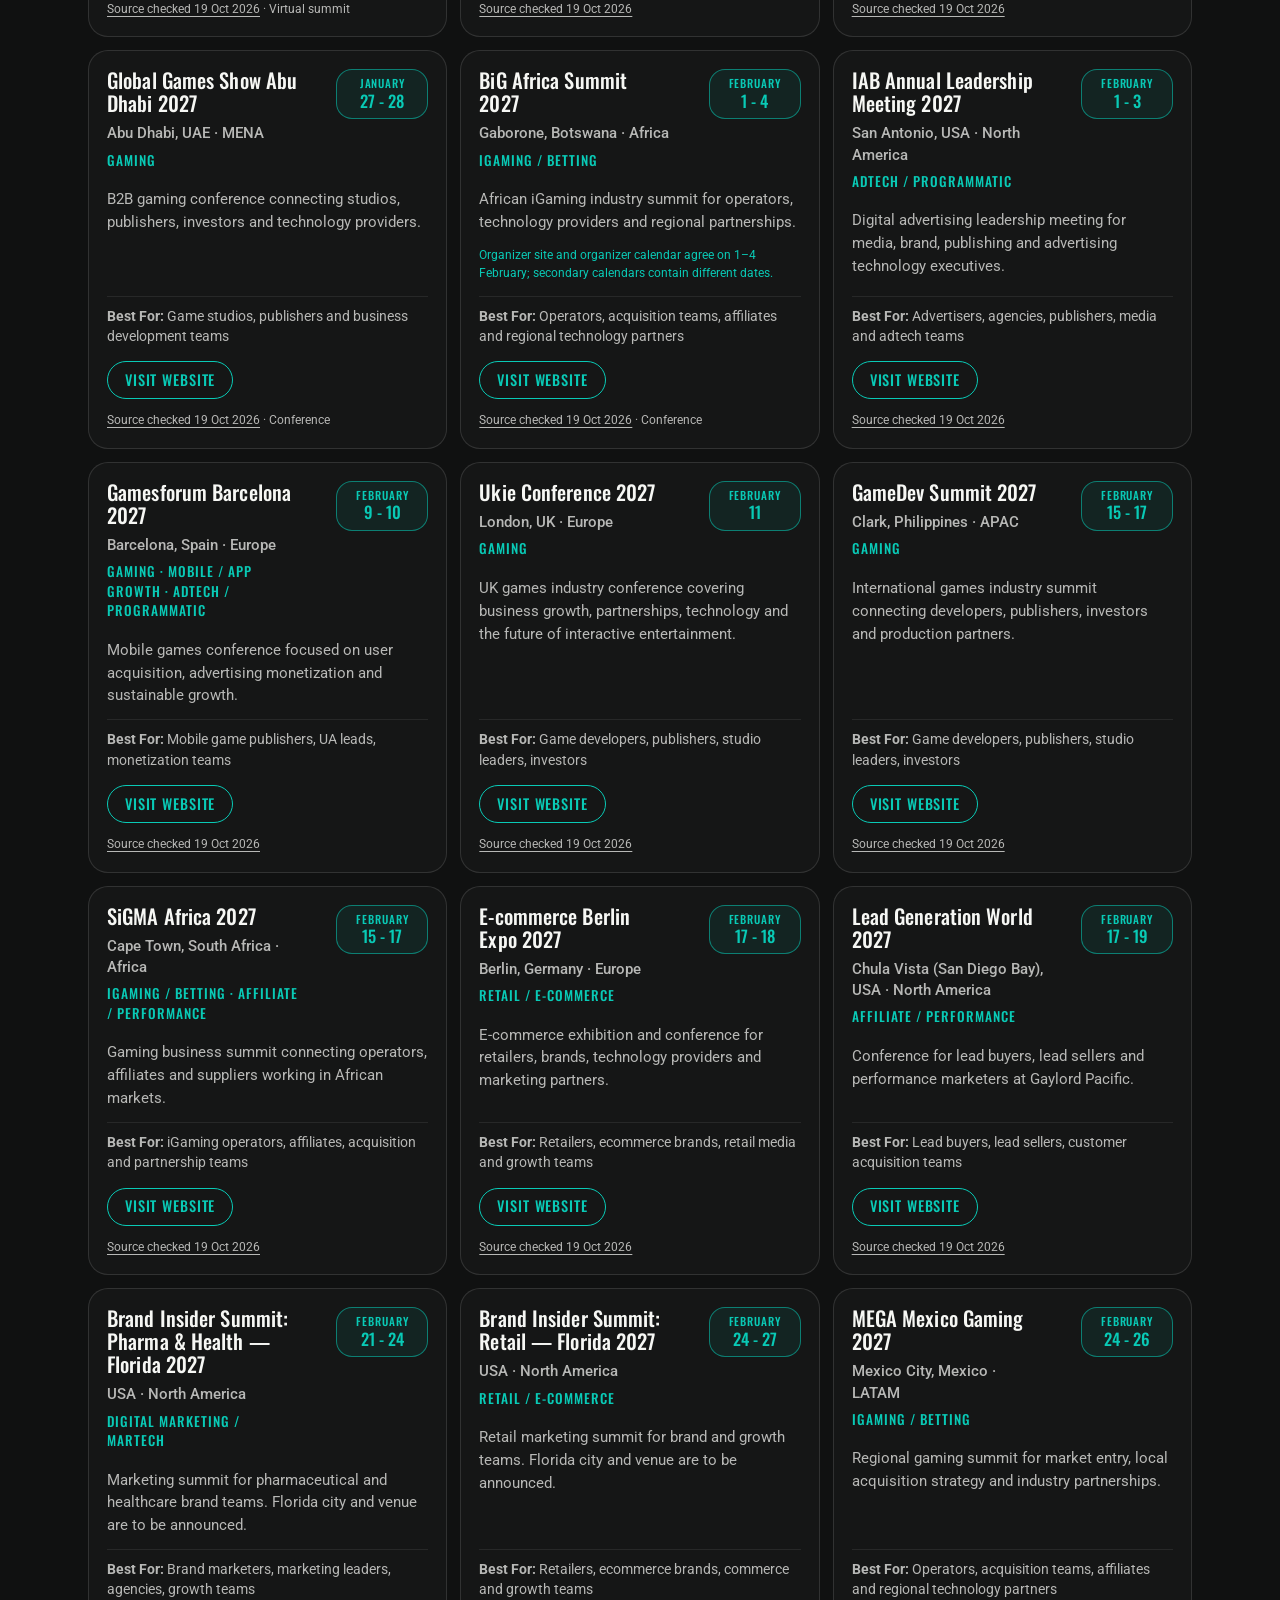
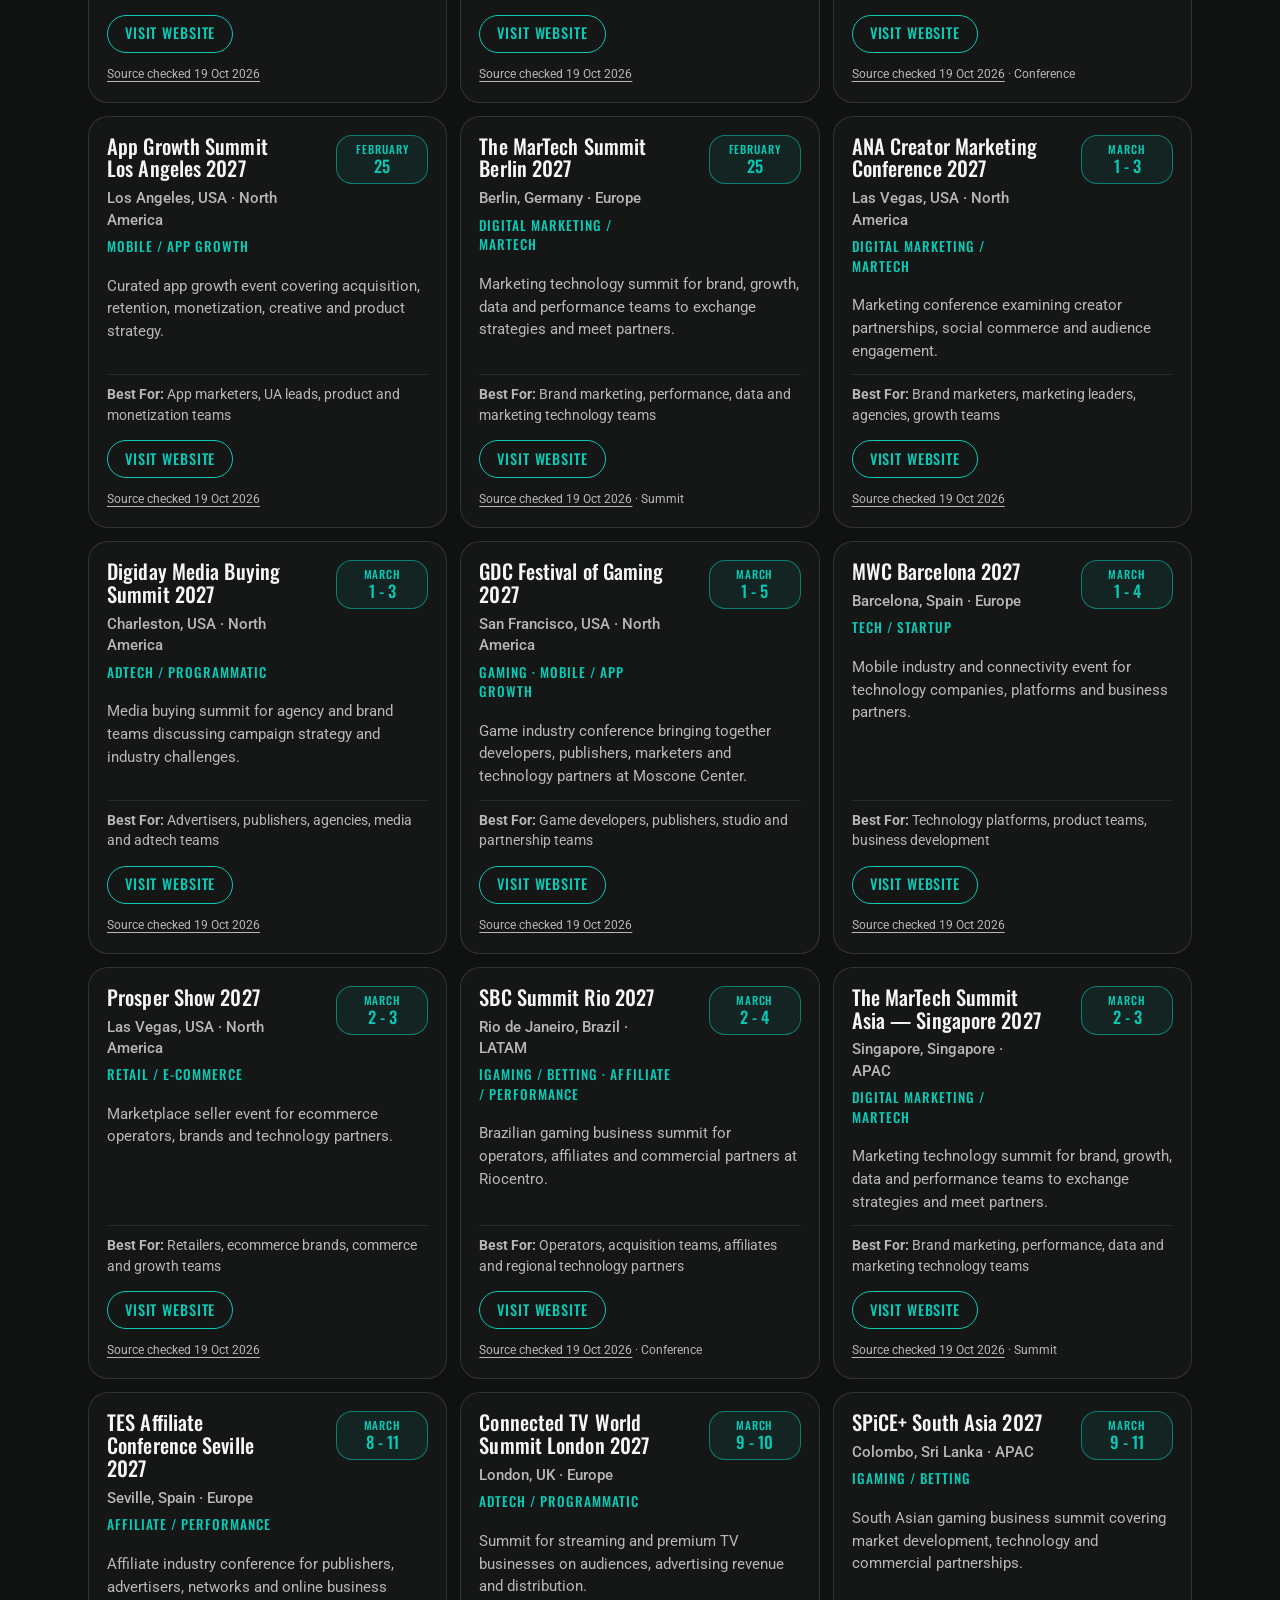
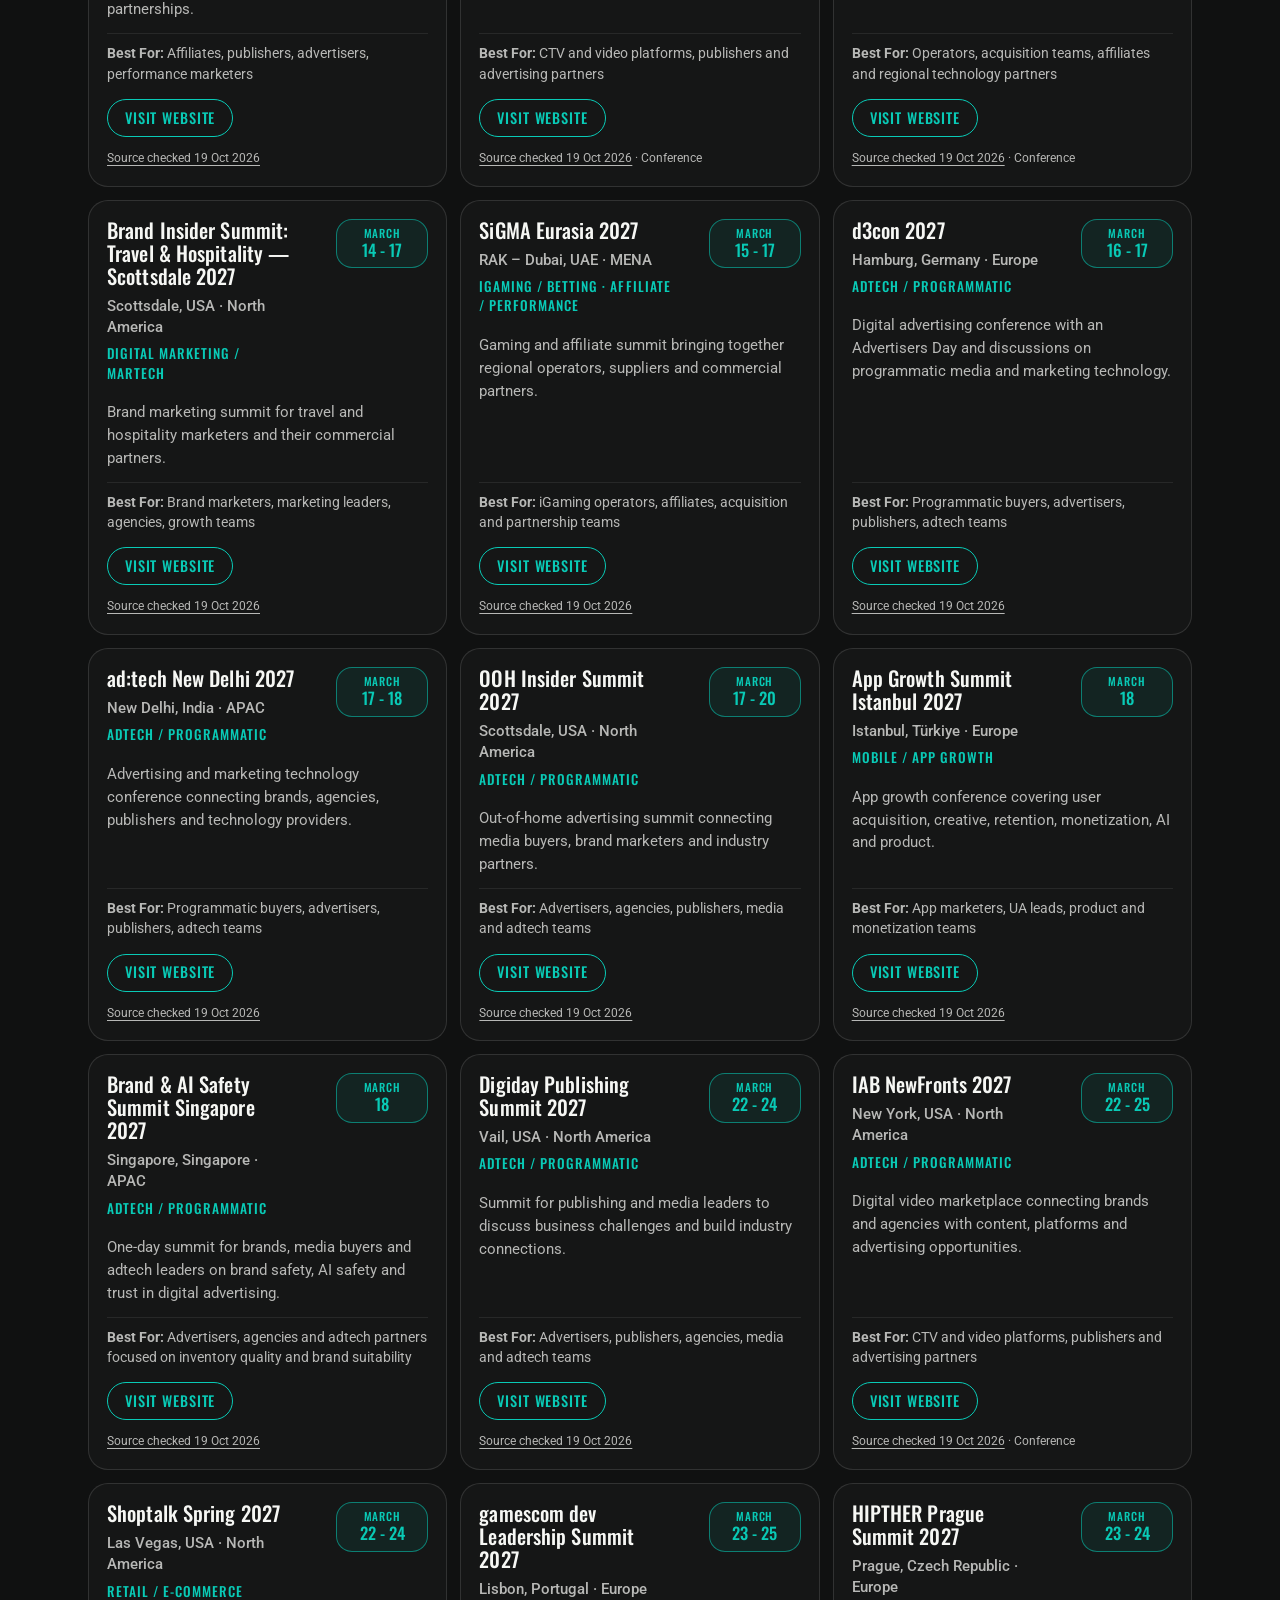
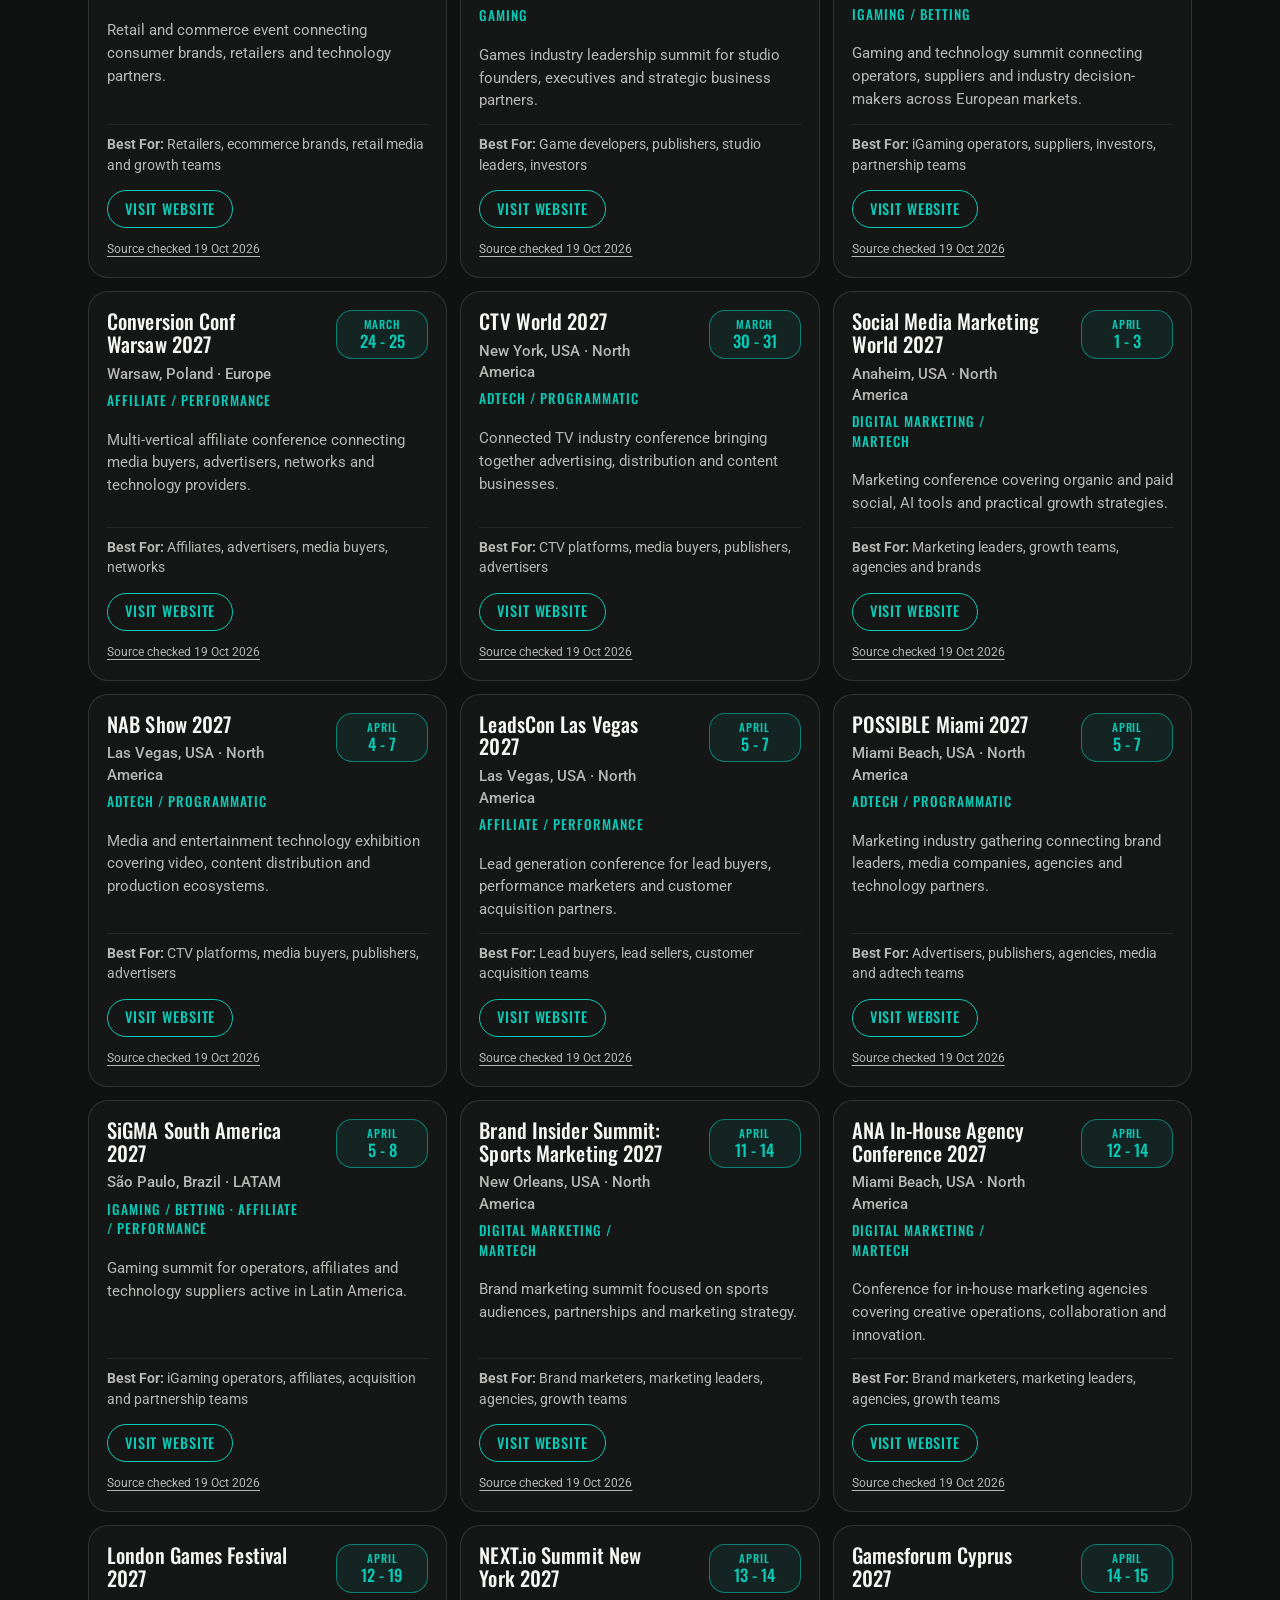
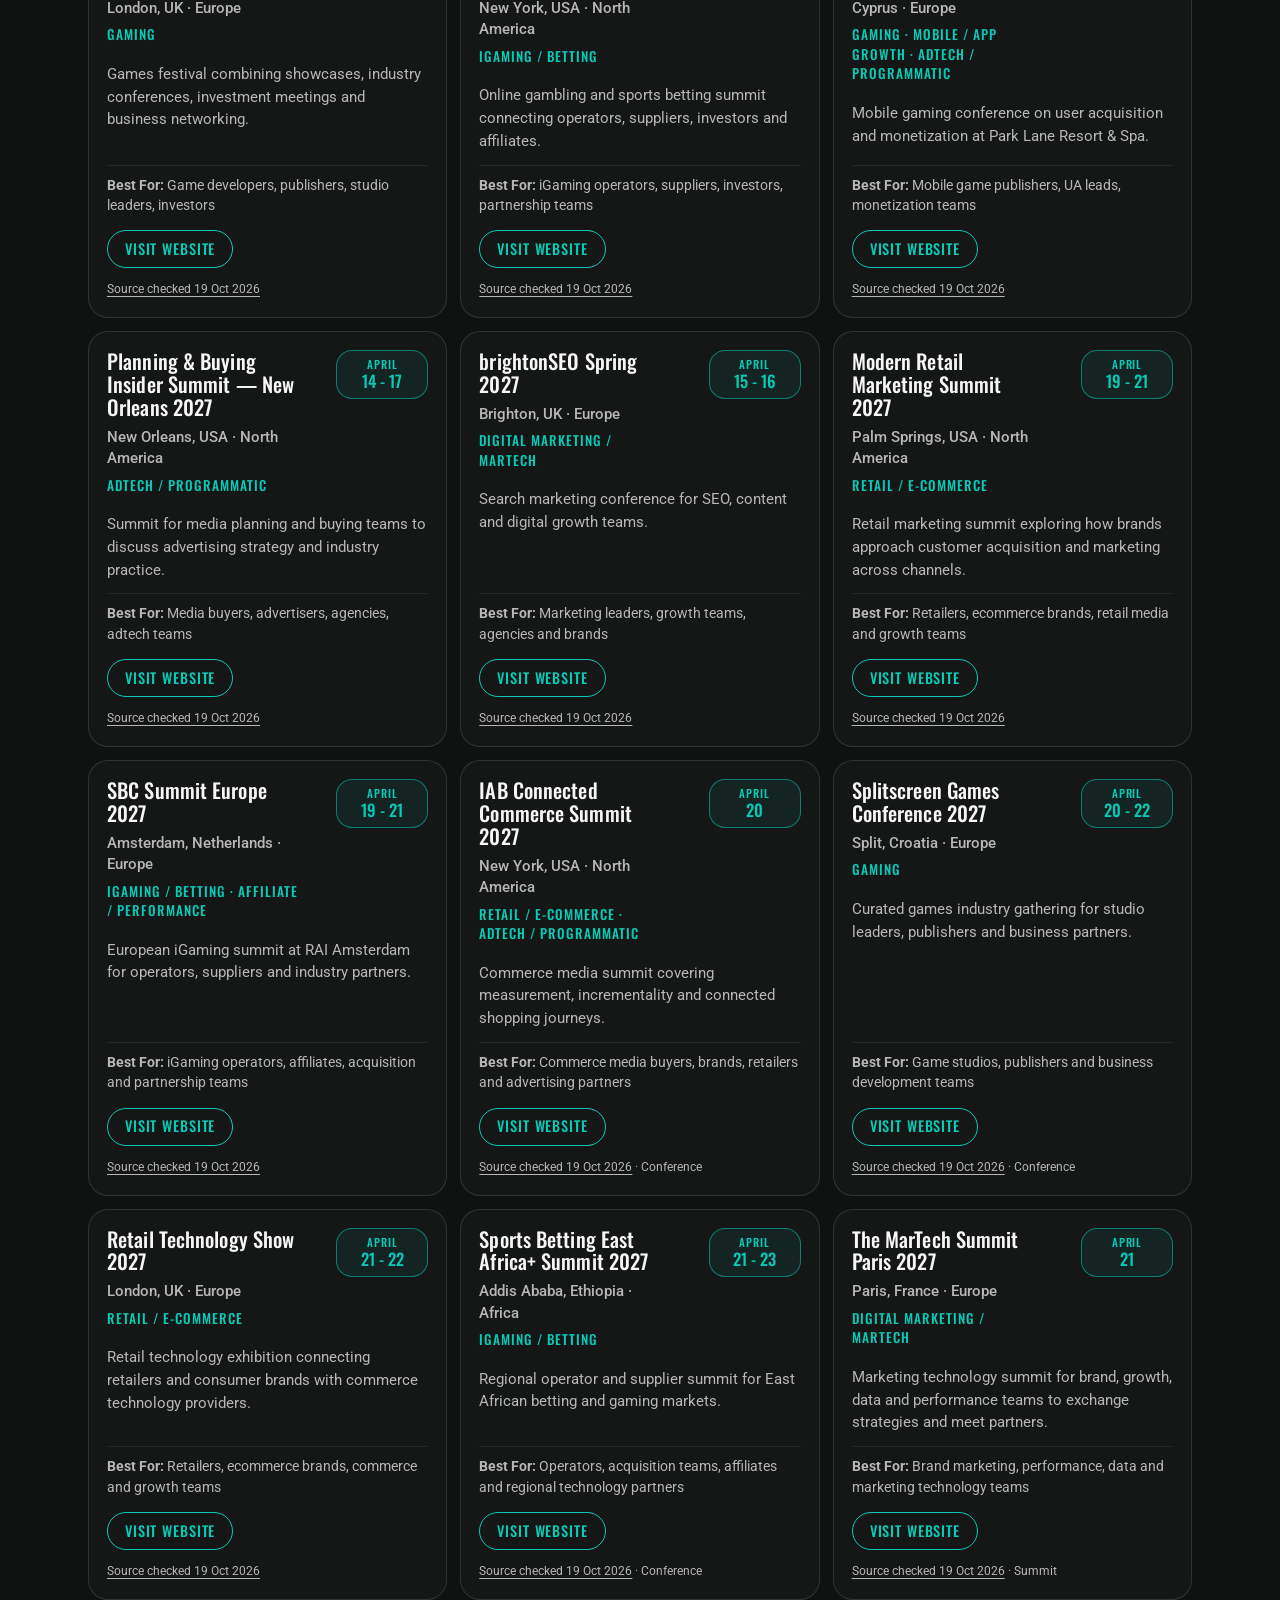
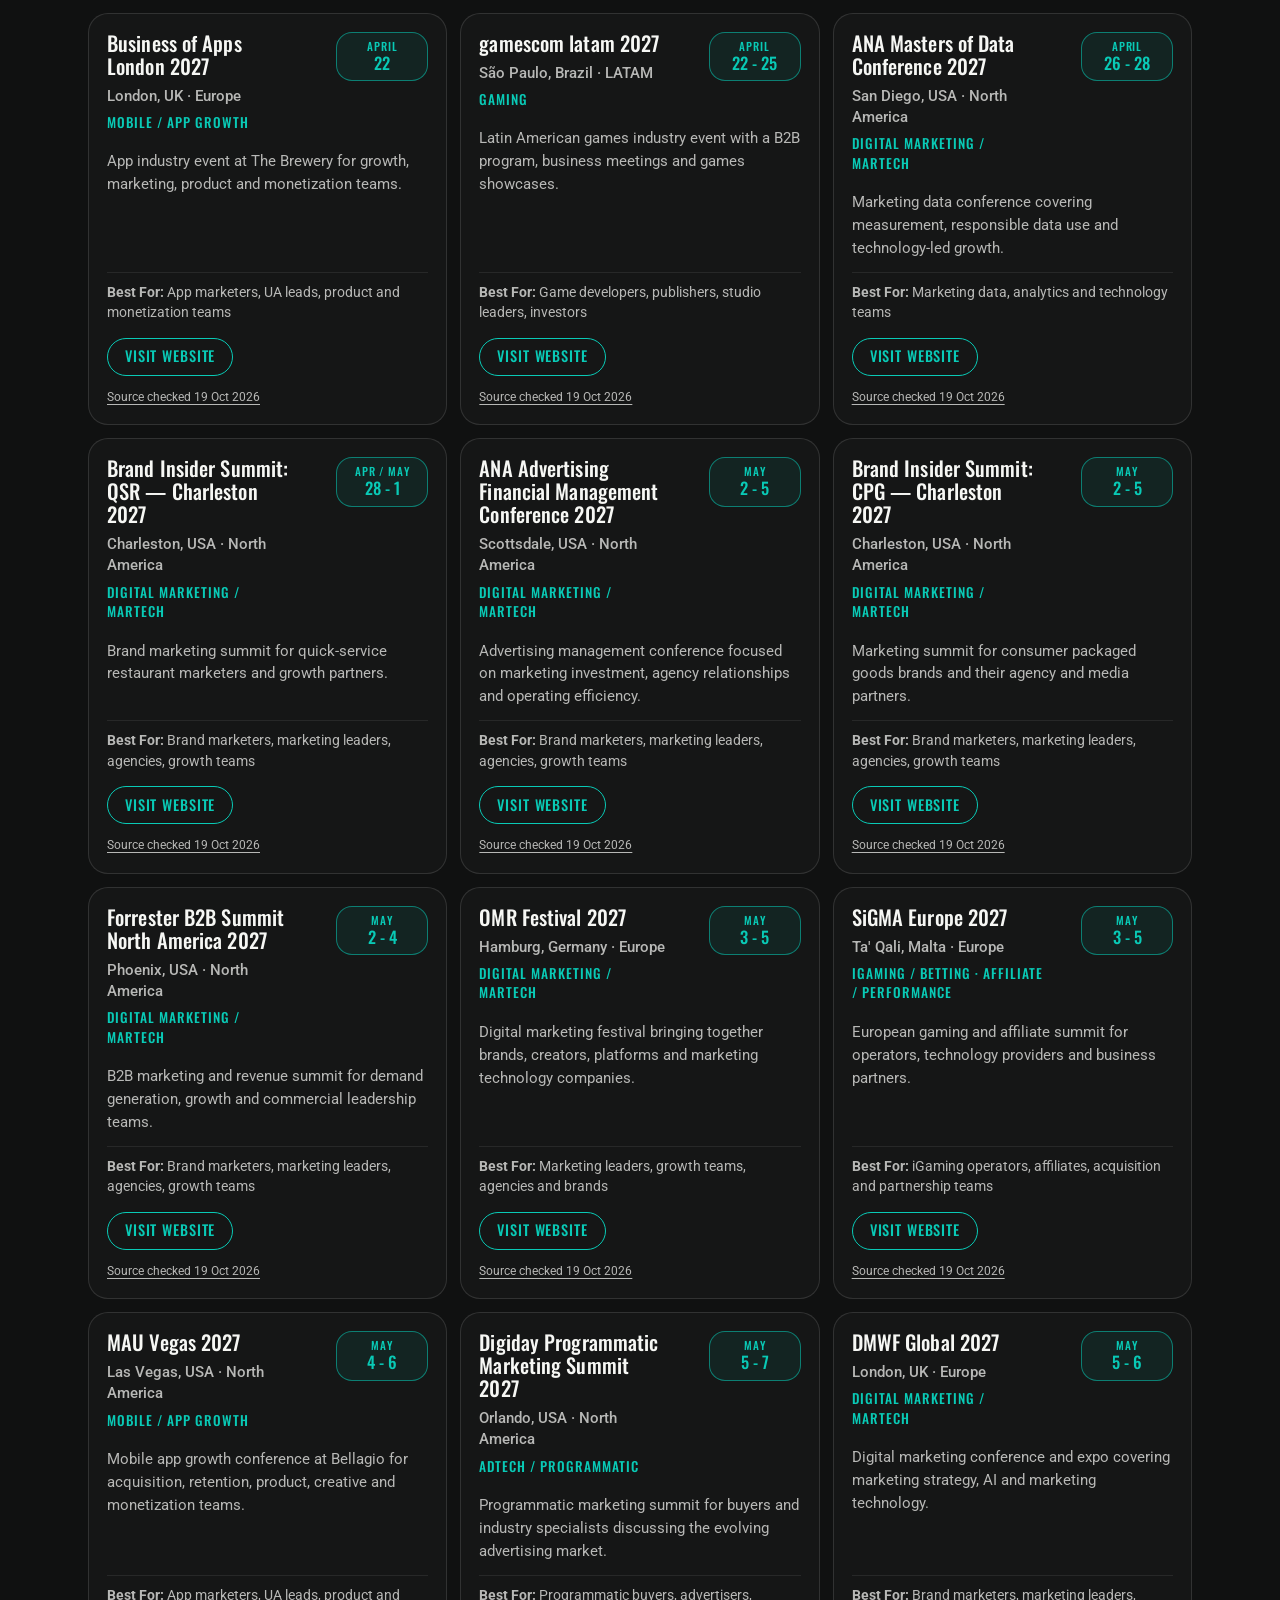
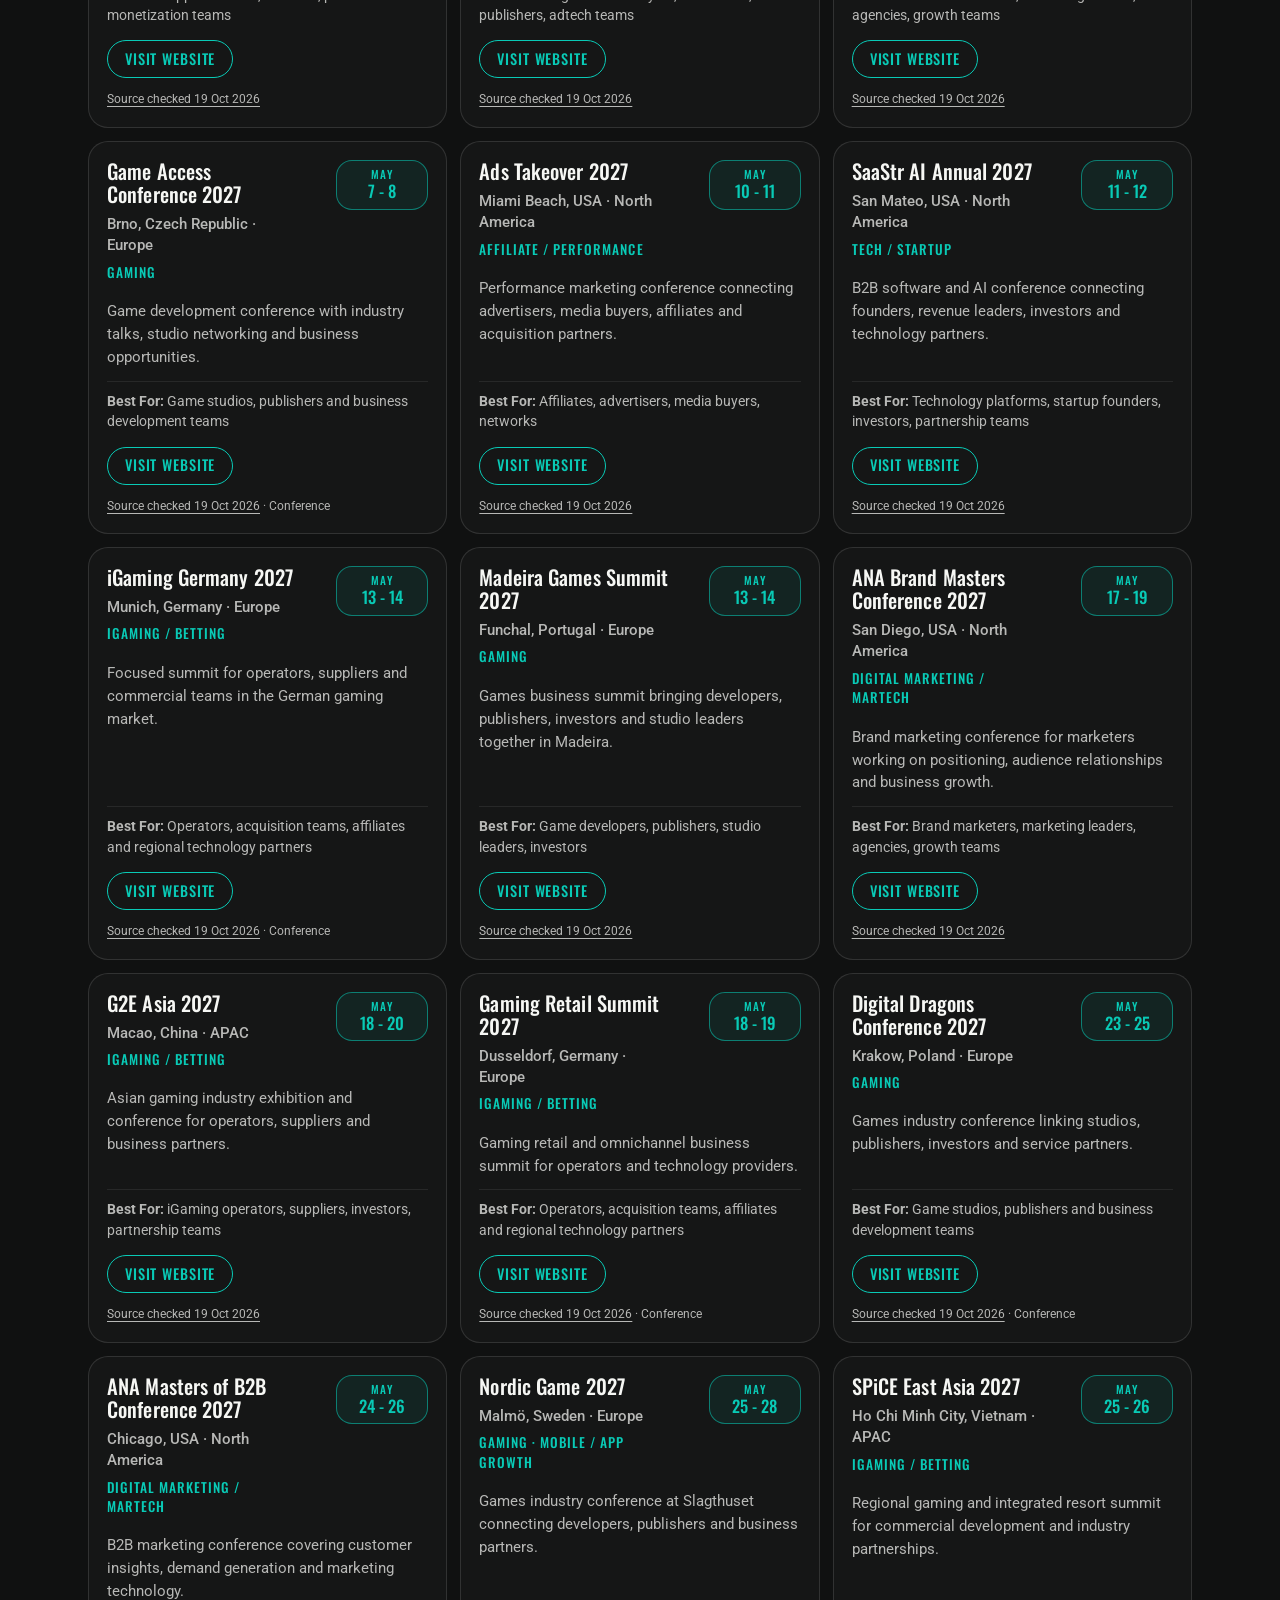
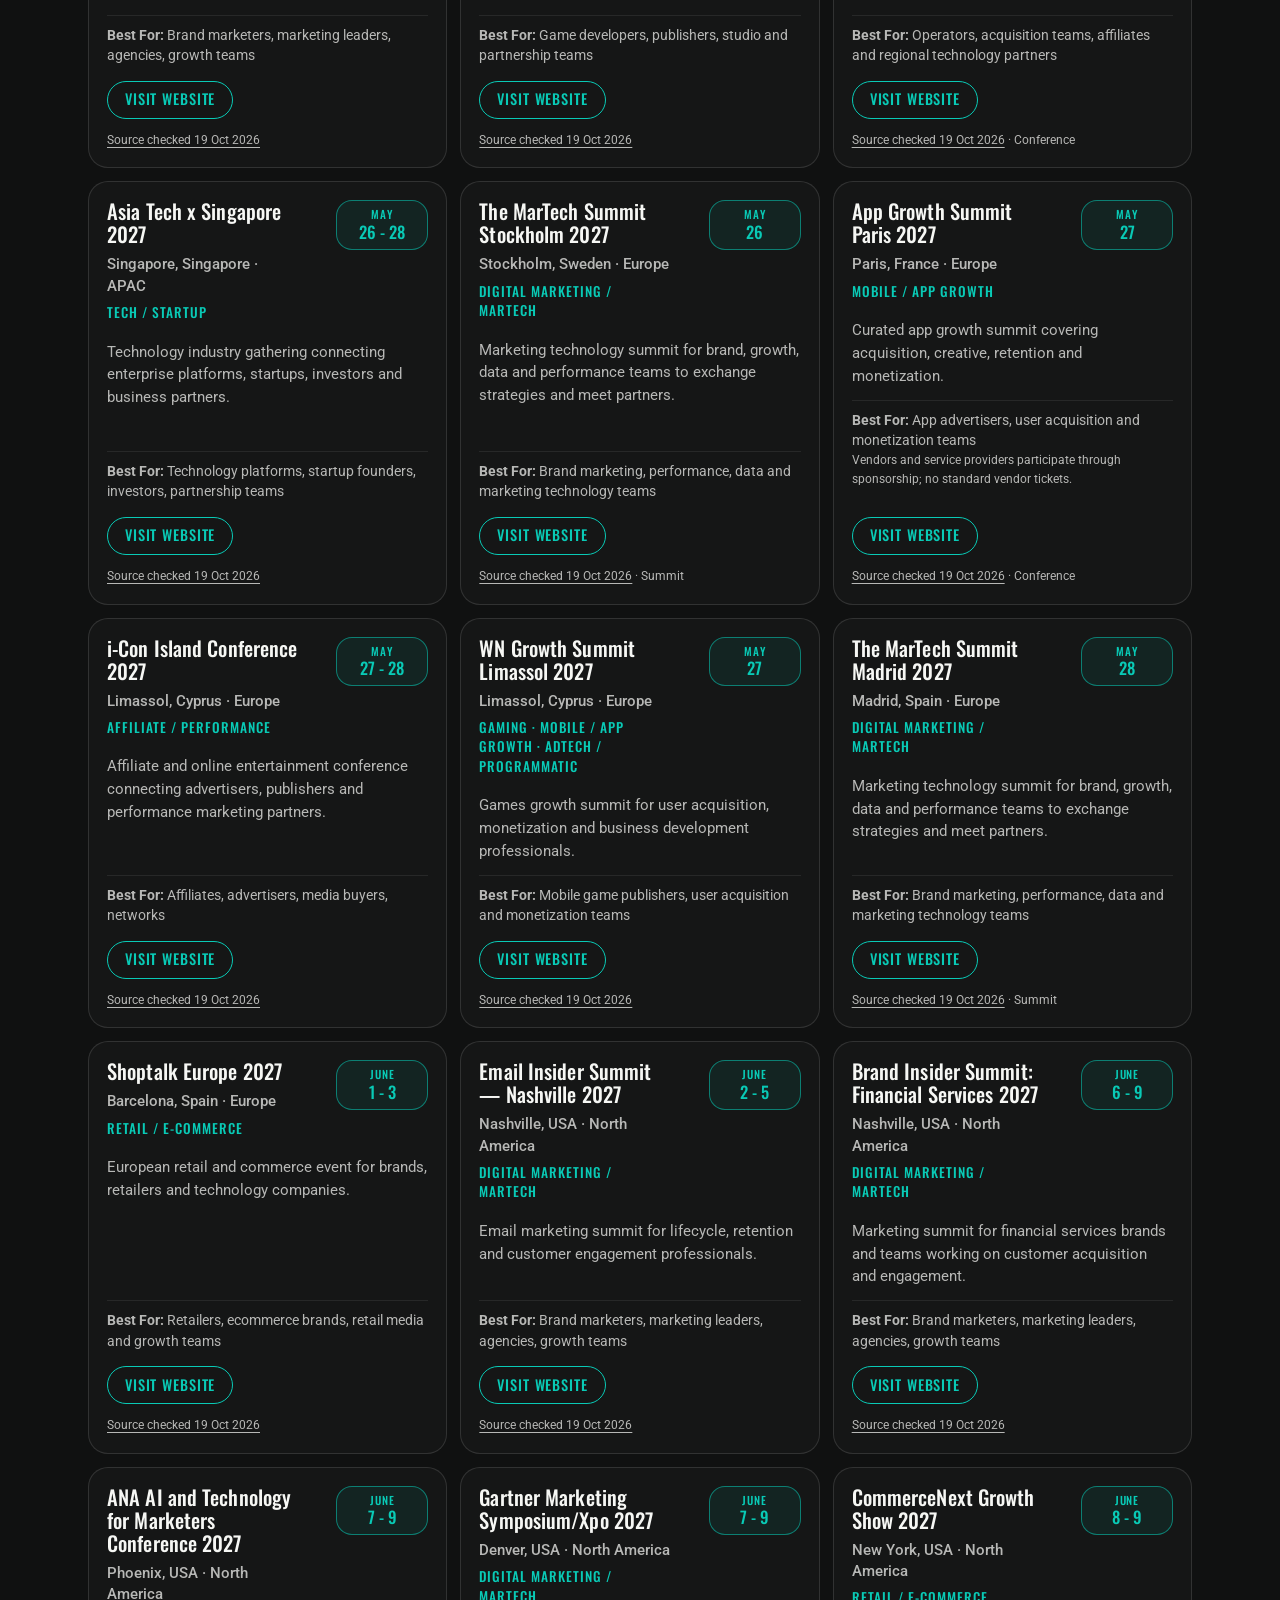
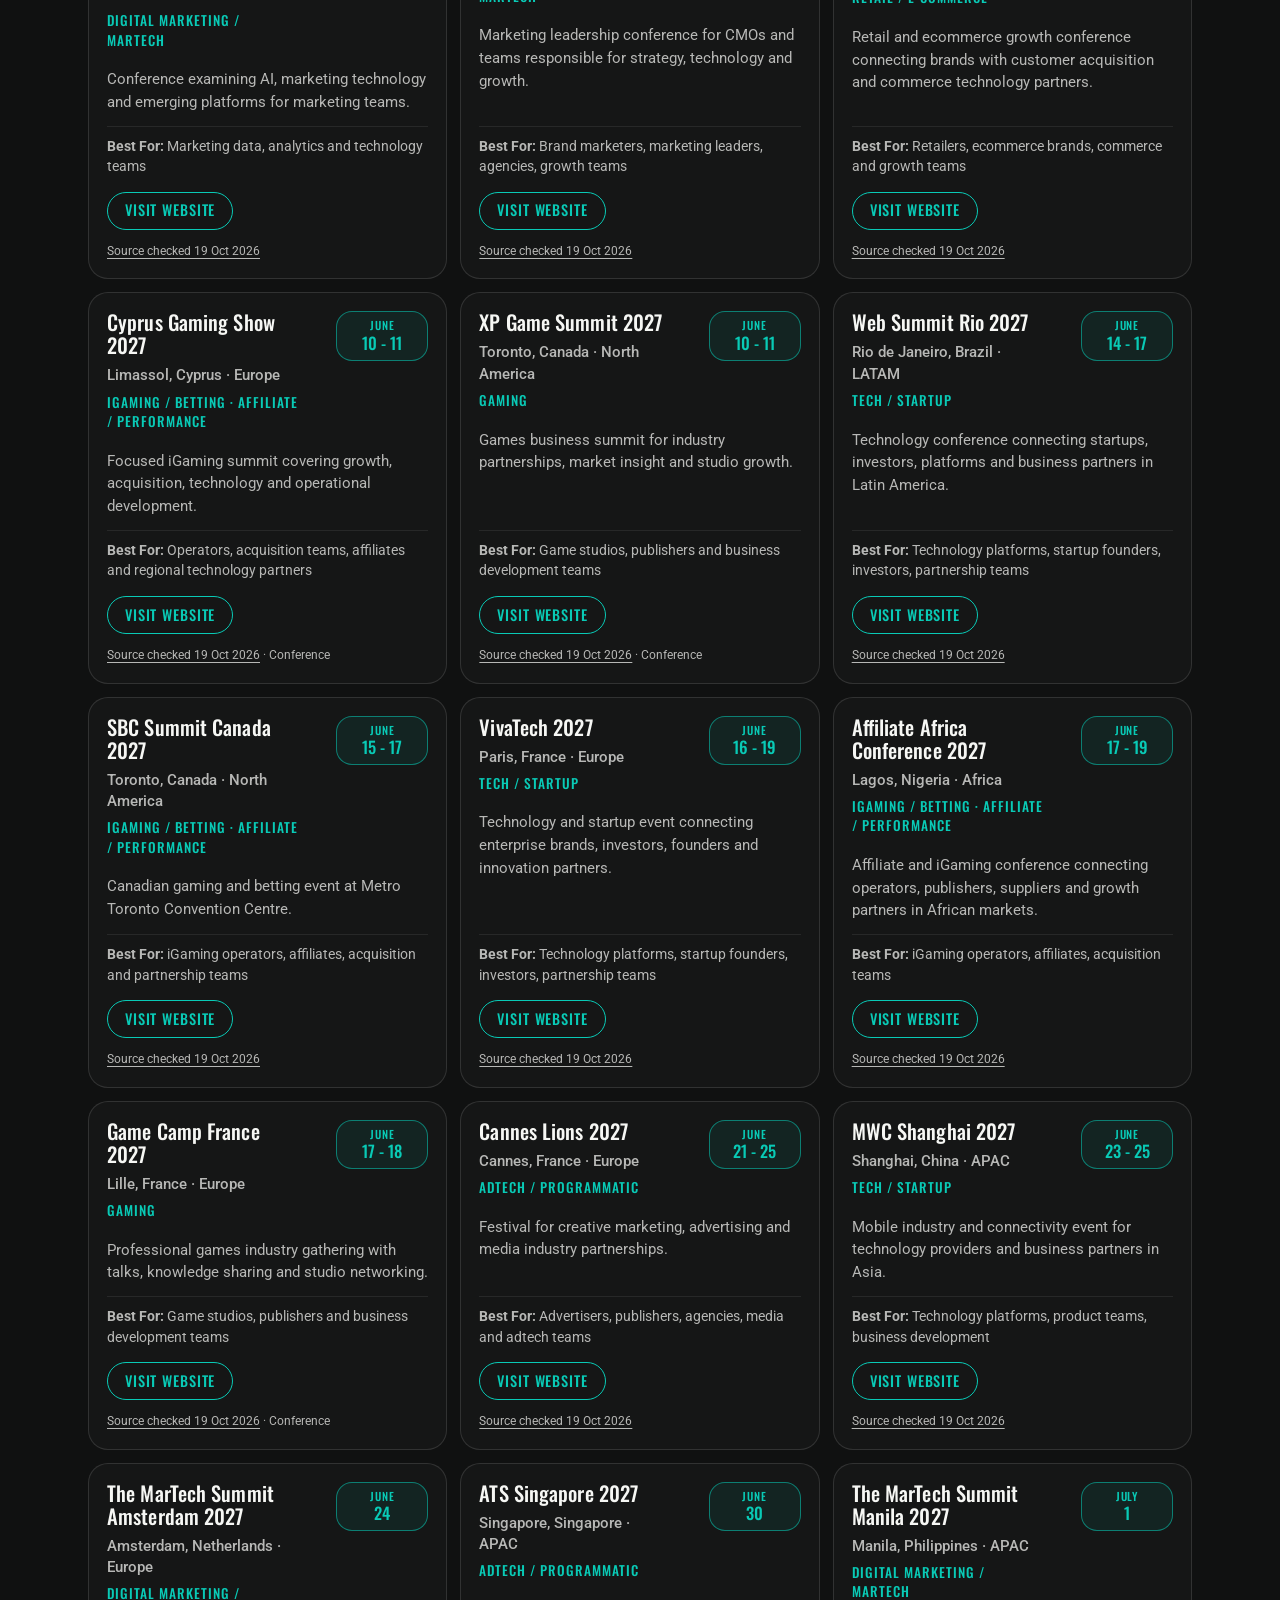
==== commit 99f1622c: "Expand 2027 radar coverage and improve event discovery" ====
--- a/index.html
+++ b/index.html
@@ -6,7 +6,7 @@
   <meta name="description" content="Find 2027 app growth, gaming, adtech and affiliate events, including announced editions awaiting dates. Explore the 2026 archive.">
   <title>App Growth Event Radar 2027 | BidMatrix</title>
   <link rel="icon" href="data:,">
-  <link rel="stylesheet" href="styles.css?v=2027-20261019-r3">
+  <link rel="stylesheet" href="styles.css?v=2027-20261019-r4">
 </head>
 <body>
   <main class="widget-shell">
@@ -23,6 +23,7 @@
         <button type="button" class="chip" data-filter-type="category" data-filter-field="verticalTags" data-filter-value="Affiliate">Affiliate</button>
         <button type="button" class="chip" data-filter-type="category" data-filter-field="verticalTags" data-filter-value="AdTech">AdTech</button>
         <button type="button" class="chip" data-filter-type="category" data-filter-field="verticalTags" data-filter-value="Programmatic">Programmatic</button>
+        <button type="button" class="chip" data-filter-type="category" data-filter-field="verticalTags" data-filter-value="CTV">CTV</button>
         <button type="button" class="chip" data-filter-type="region" data-filter-field="region" data-filter-value="Europe">Europe</button>
         <button type="button" class="chip" data-filter-type="region" data-filter-field="region" data-filter-value="APAC">APAC</button>
         <button type="button" class="chip" data-filter-type="region" data-filter-field="region" data-filter-value="North America">North America</button>
@@ -47,12 +48,17 @@
           <span>Quarter</span>
           <select id="quarterFilter" data-filter="quarter"></select>
         </label>
+        <label for="dateStatusFilter">
+          <span>Date status</span>
+          <select id="dateStatusFilter" data-filter="dateStatus"></select>
+        </label>
         <button type="button" id="applyFilters" class="primary-button">Apply</button>
         <button type="button" id="clearFilters" class="secondary-button">Clear filters</button>
       </div>
 
       <p id="resultCount" class="result-count">Loading events...</p>
       <p id="dataNote" class="data-note"></p>
+      <p id="activeFilters" class="active-filters" hidden></p>
     </section>
 
     <section class="events-section" aria-live="polite">
@@ -65,6 +71,6 @@
     </section>
   </main>
 
-  <script src="script.js?v=2027-20261019-r3"></script>
+  <script src="script.js?v=2027-20261019-r4"></script>
 </body>
 </html>
--- a/styles.css
+++ b/styles.css
@@ -183,7 +183,7 @@
 
 .filter-controls {
   display: grid;
-  grid-template-columns: 94px repeat(3, minmax(0, 1fr)) 108px 152px;
+  grid-template-columns: 100px repeat(4, minmax(0, 1fr));
   gap: 11px;
   margin-top: 14px;
   align-items: end;
@@ -202,6 +202,54 @@
   text-transform: uppercase;
   white-space: nowrap;
   transition: background-color 160ms ease, border-color 160ms ease, color 160ms ease, transform 160ms ease;
+}
+
+#applyFilters,
+#clearFilters {
+  justify-self: start;
+}
+
+.active-filters,
+.source-note,
+.access-note,
+.date-note {
+  color: var(--muted);
+  font-size: 0.78rem;
+  line-height: 1.5;
+}
+
+.active-filters {
+  margin: 10px 0 0;
+}
+
+.source-note {
+  margin: 12px 0 0;
+}
+
+.source-note a {
+  text-underline-offset: 3px;
+}
+
+.date-note {
+  color: var(--accent);
+}
+
+.access-note {
+  margin-bottom: 14px;
+}
+
+.event-card.is-watchlist {
+  border-style: dashed;
+}
+
+.event-card.is-watchlist .date-badge {
+  font-size: 0.9rem;
+  white-space: normal;
+}
+
+.chip:disabled {
+  opacity: 0.4;
+  cursor: default;
 }
 
 .primary-button {
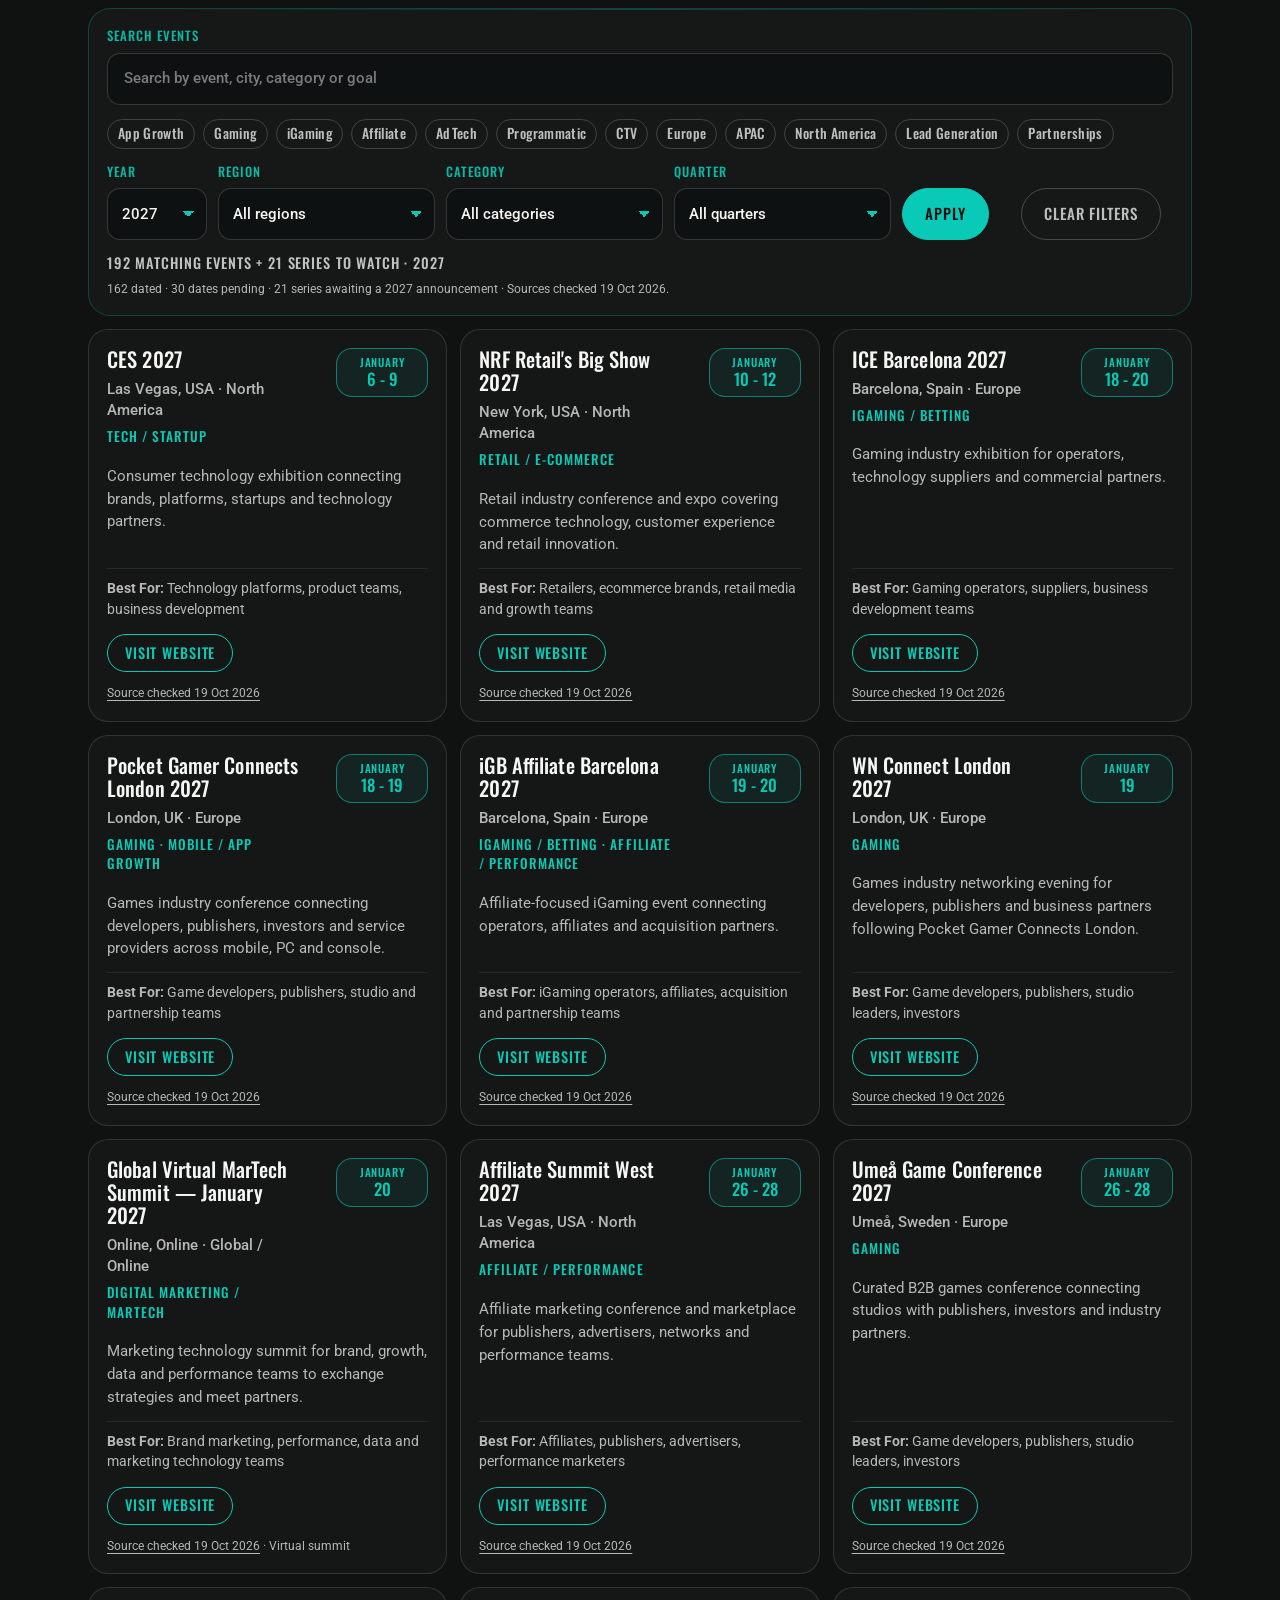
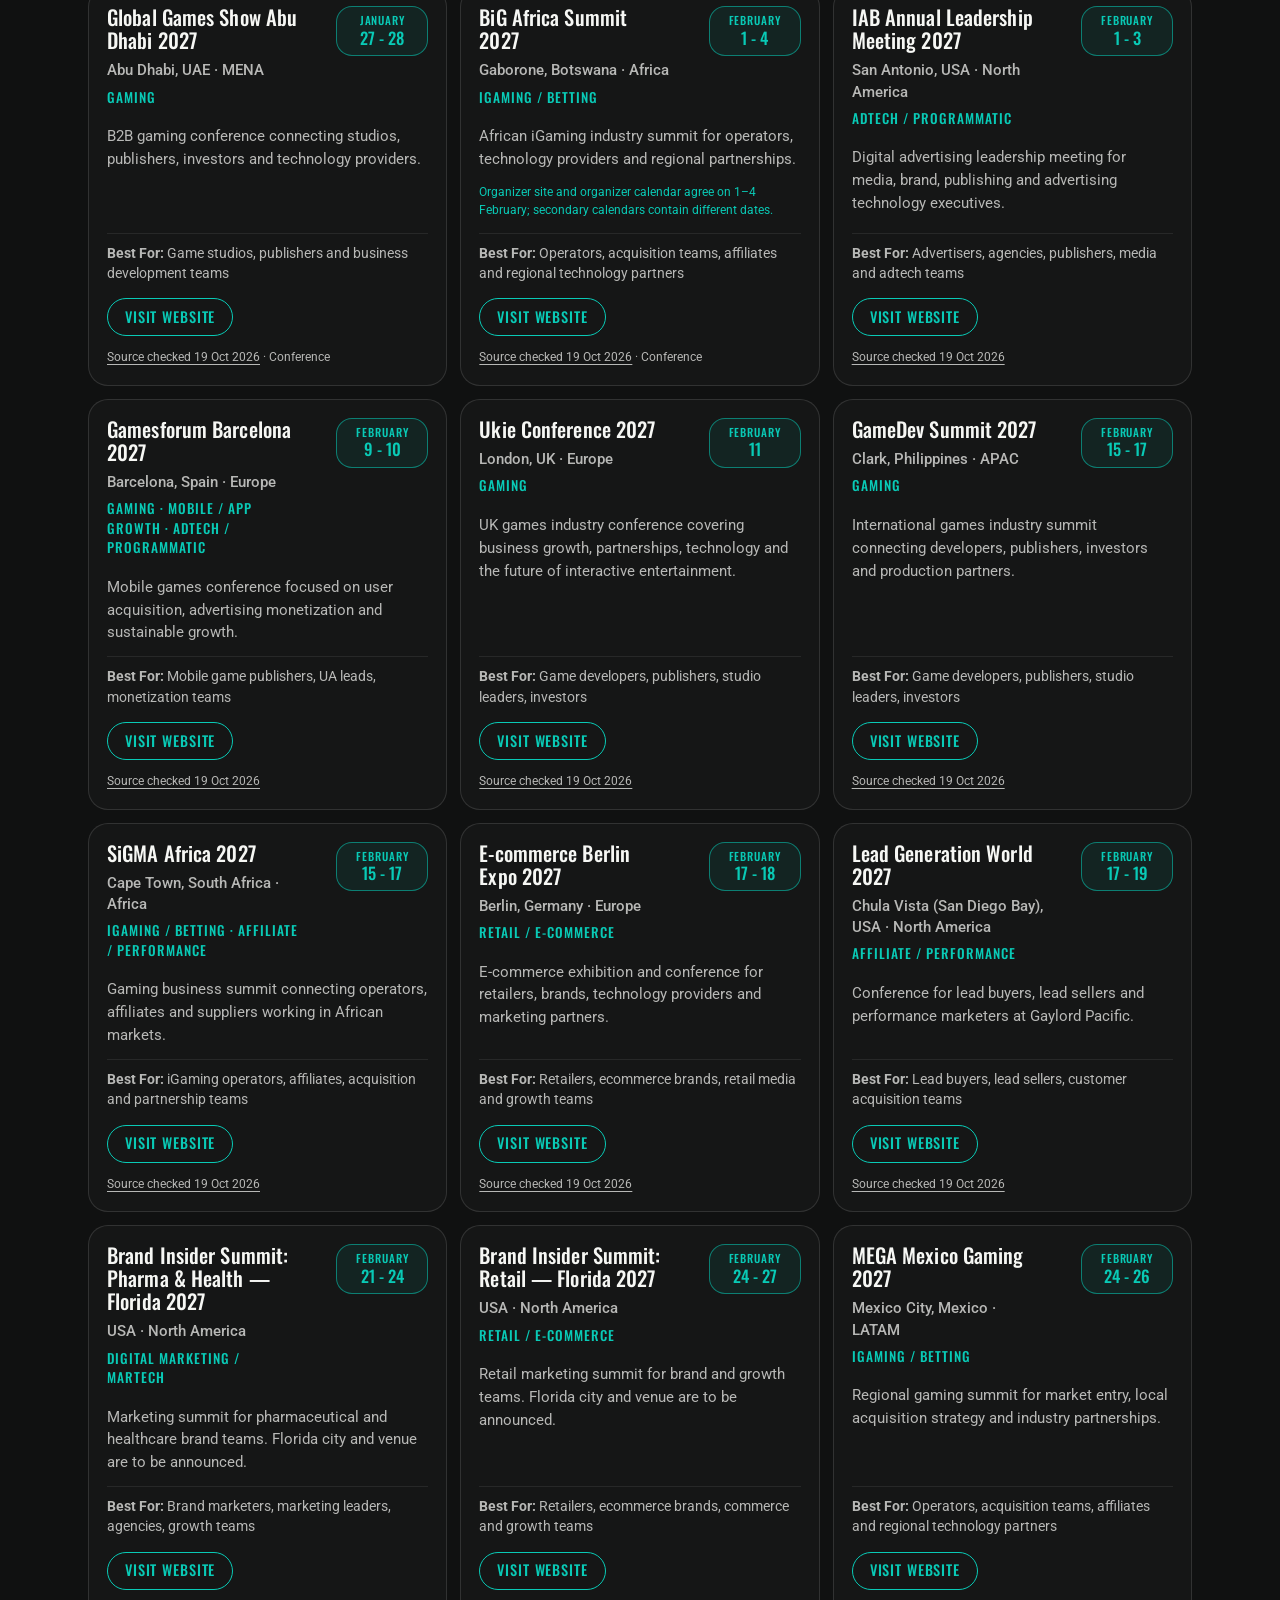
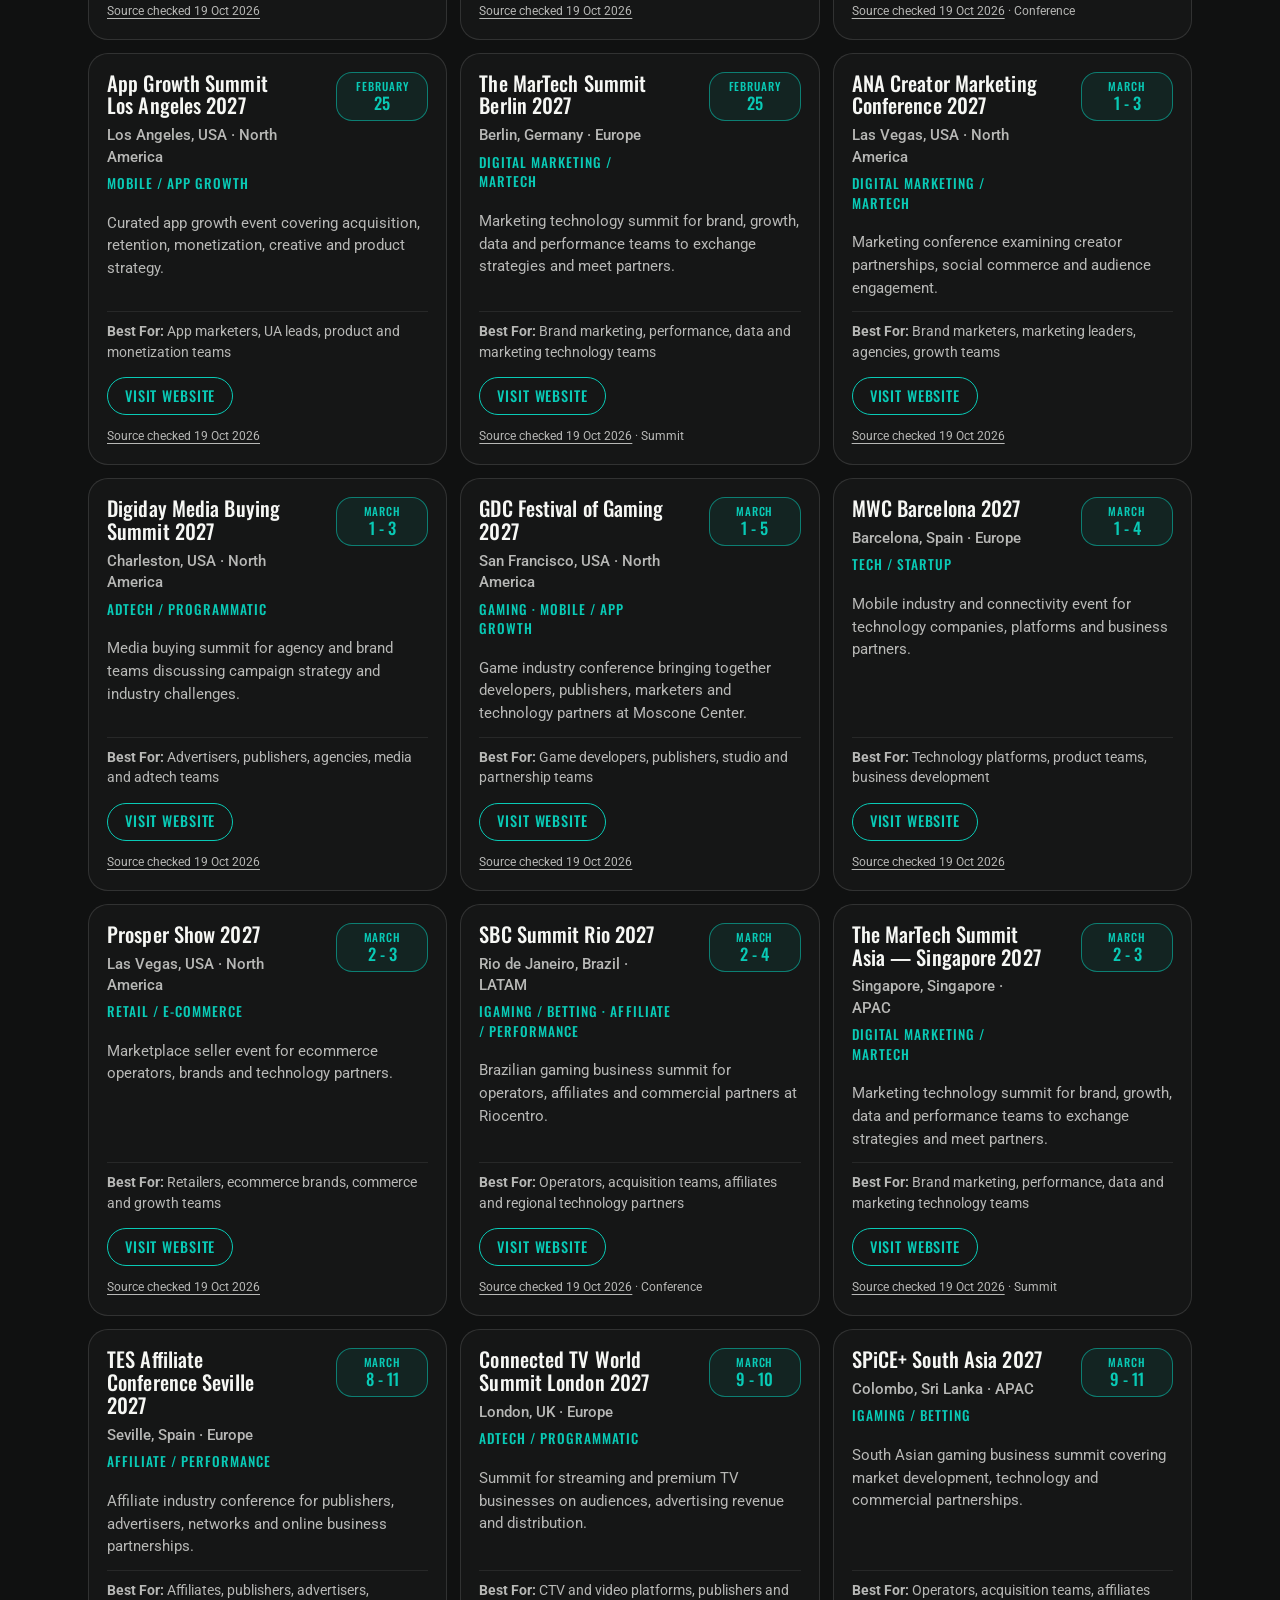
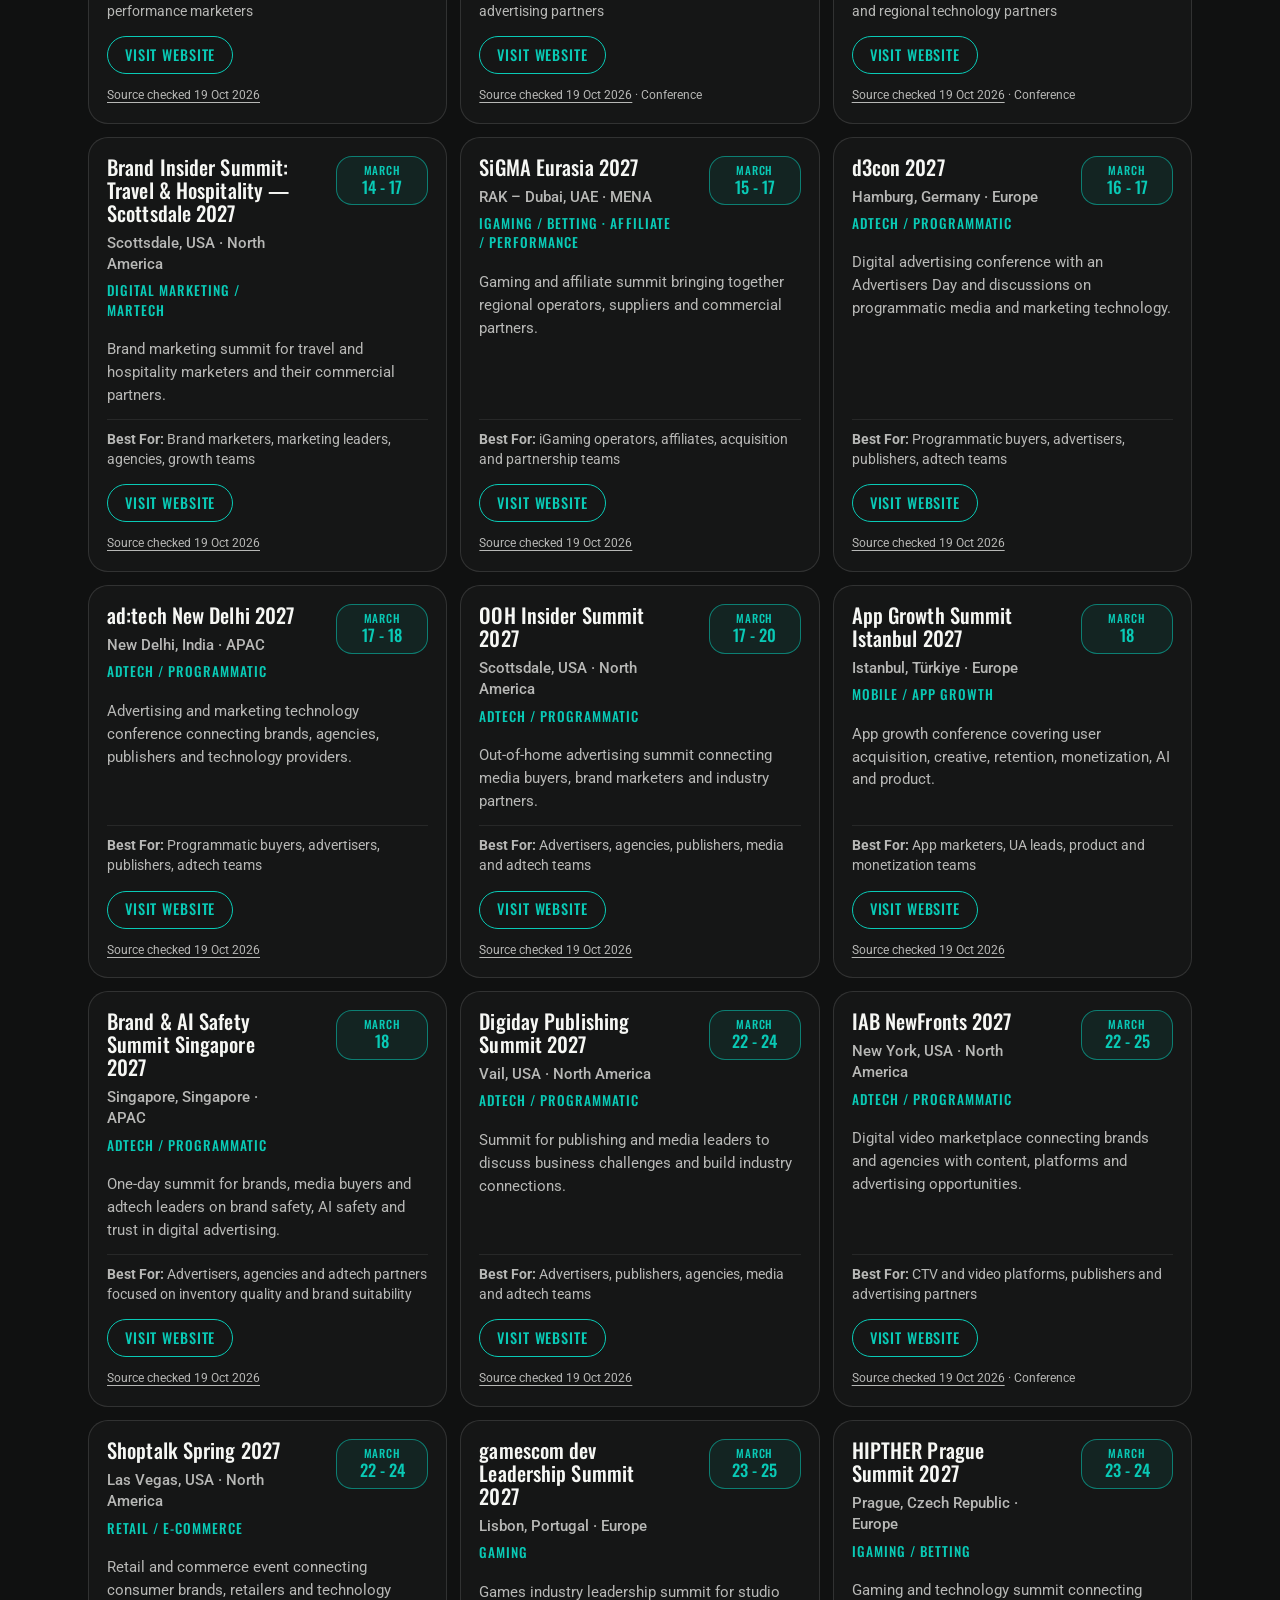
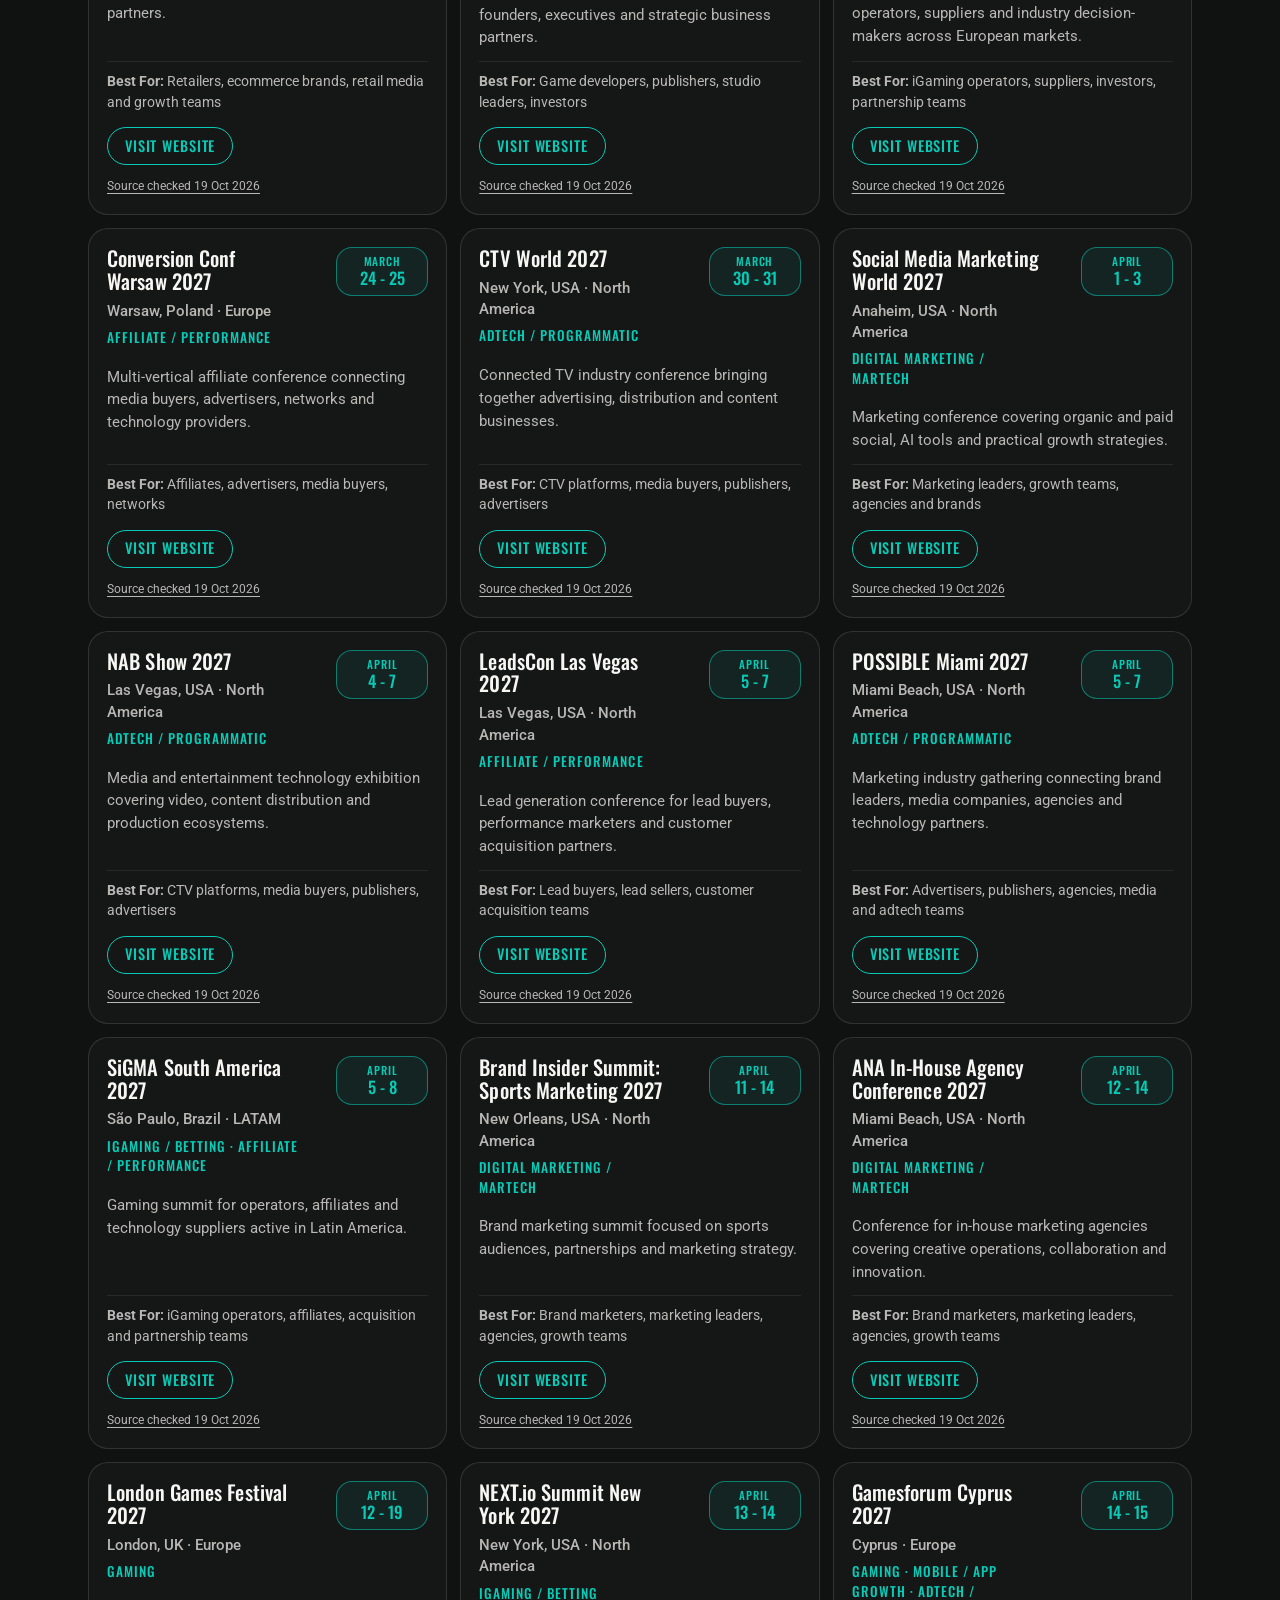
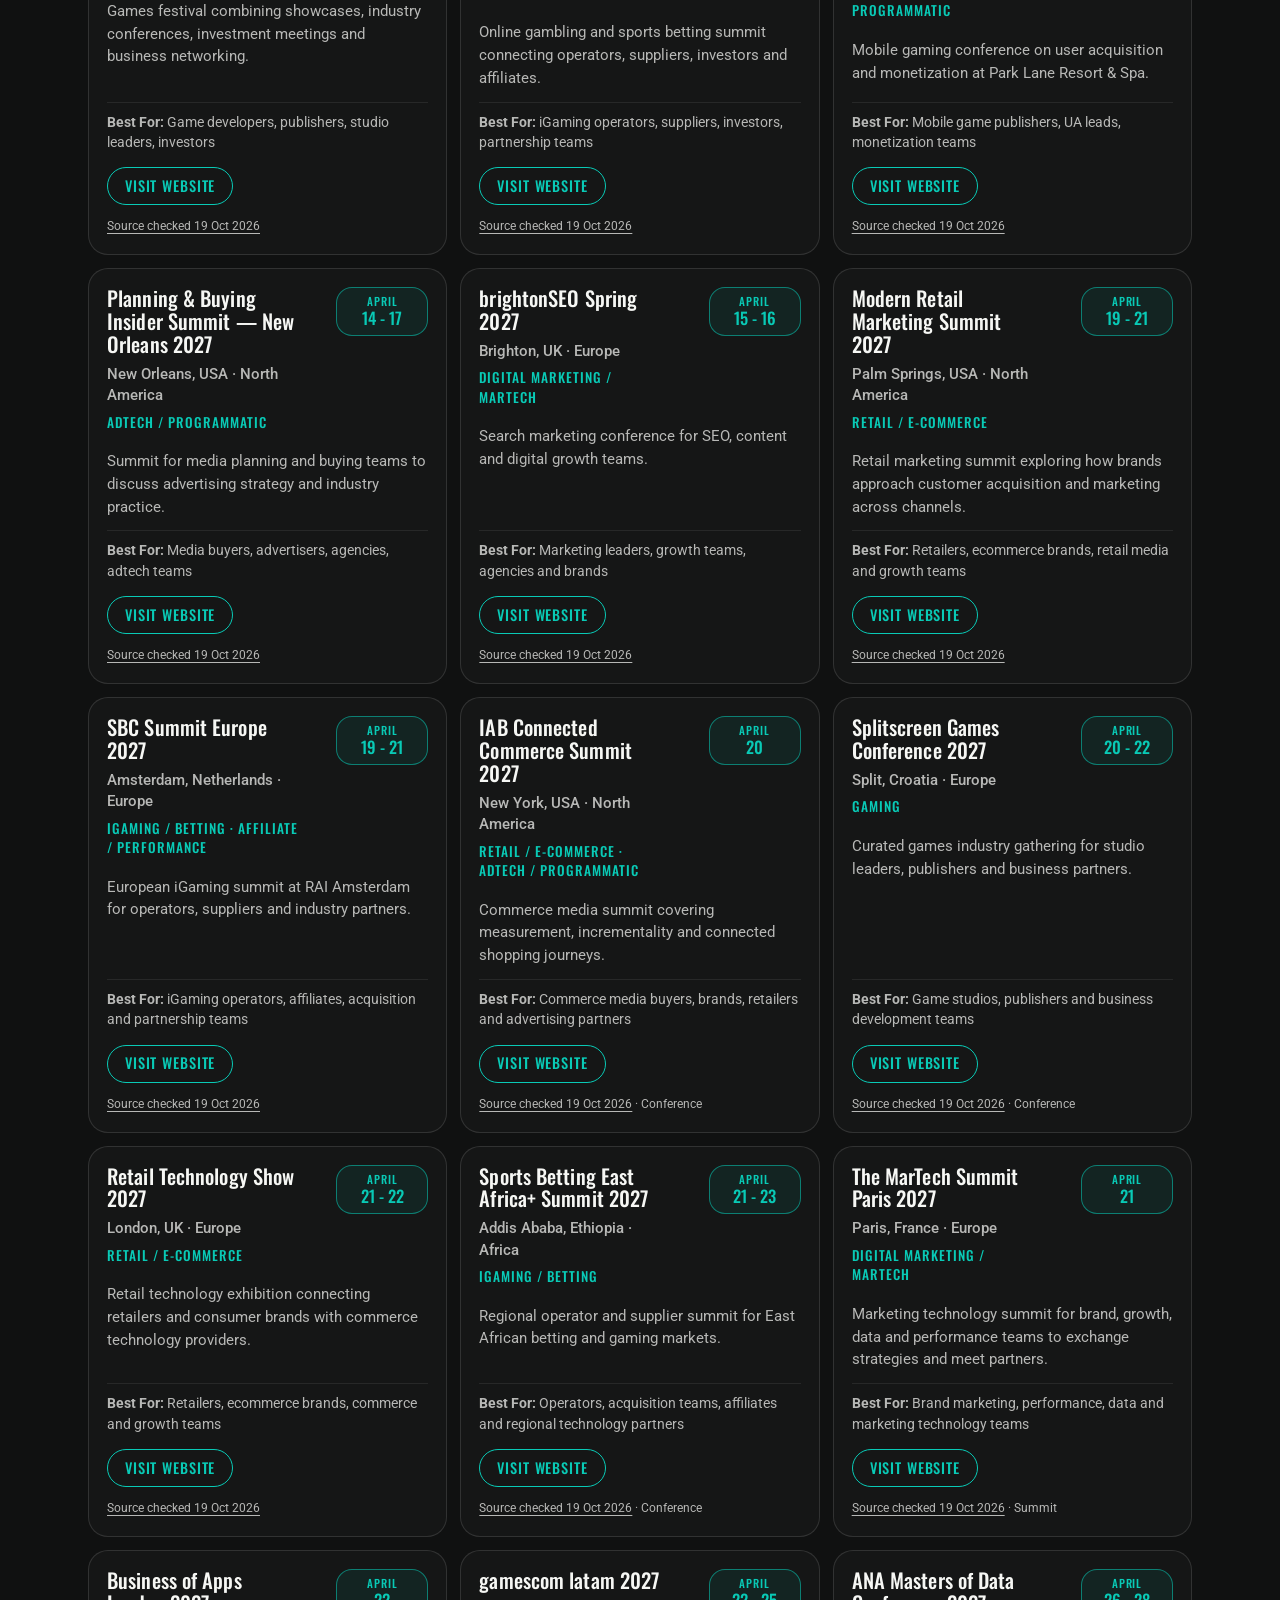
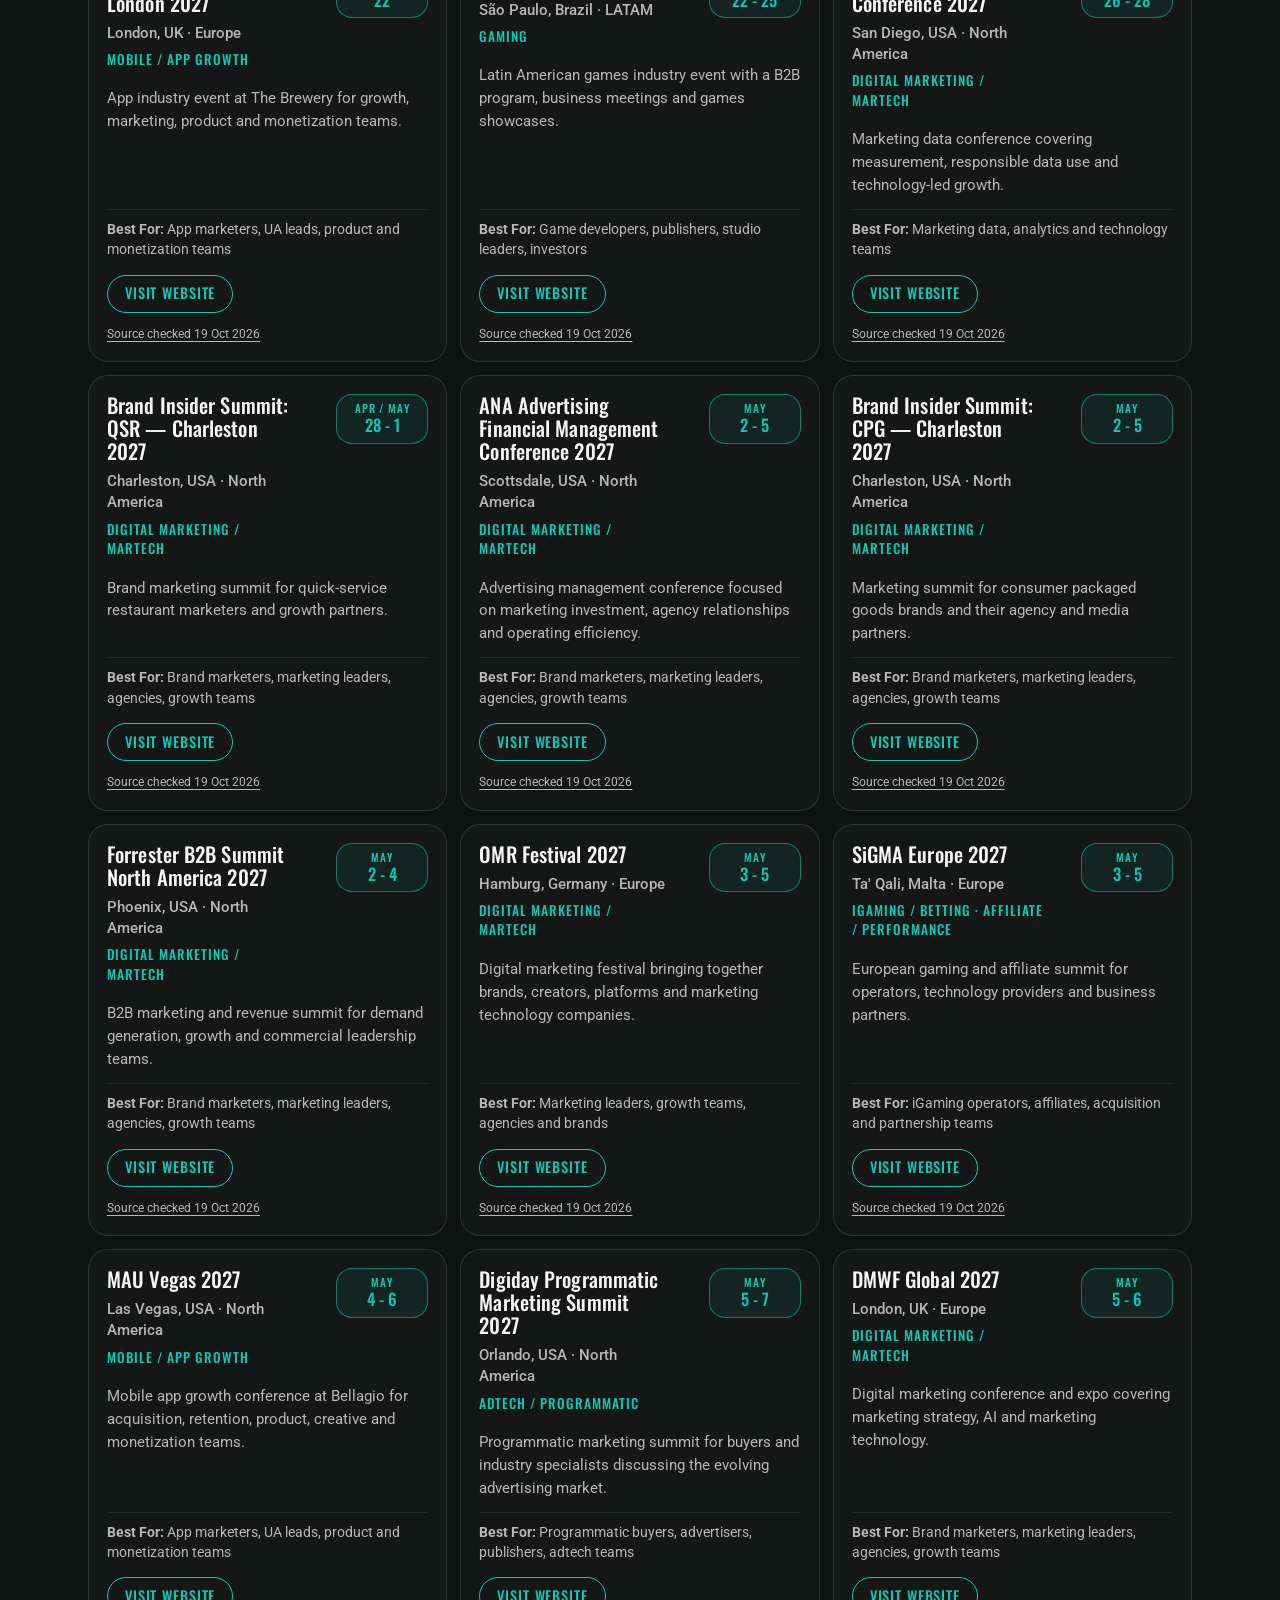
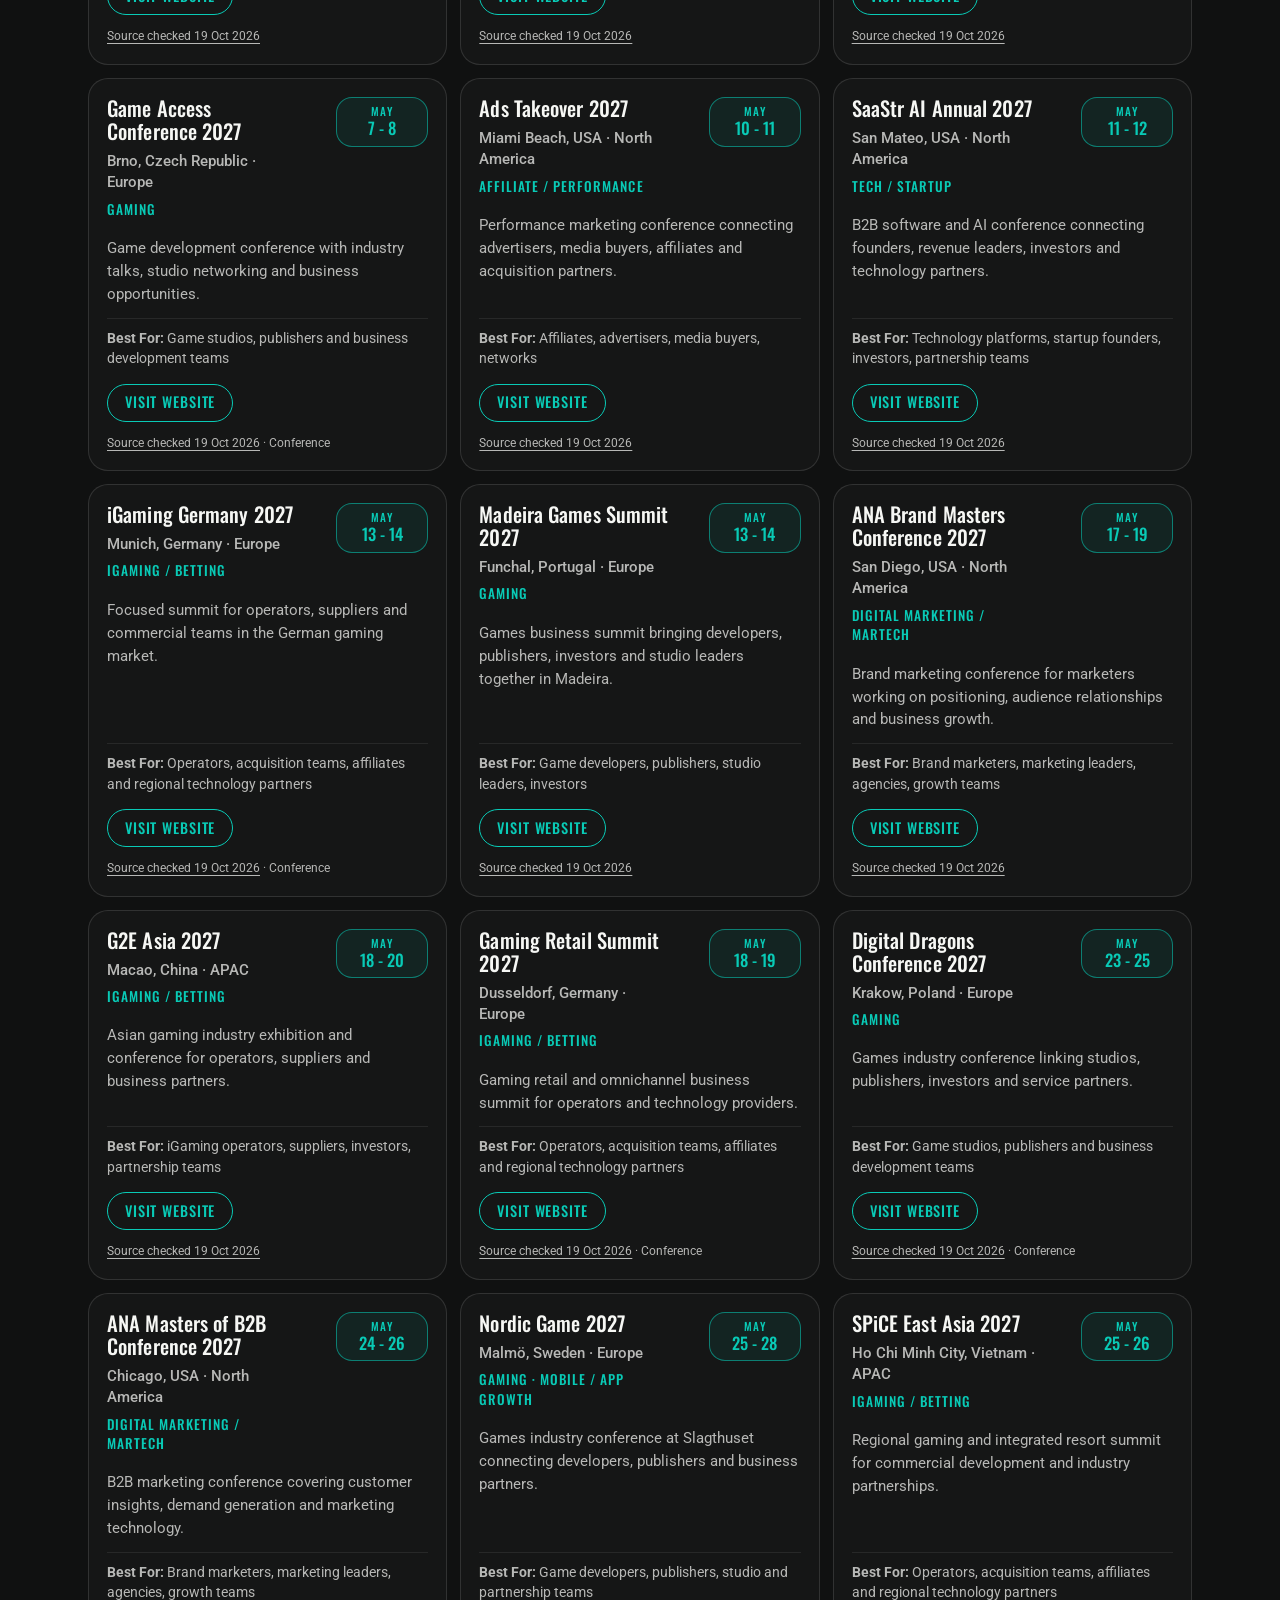
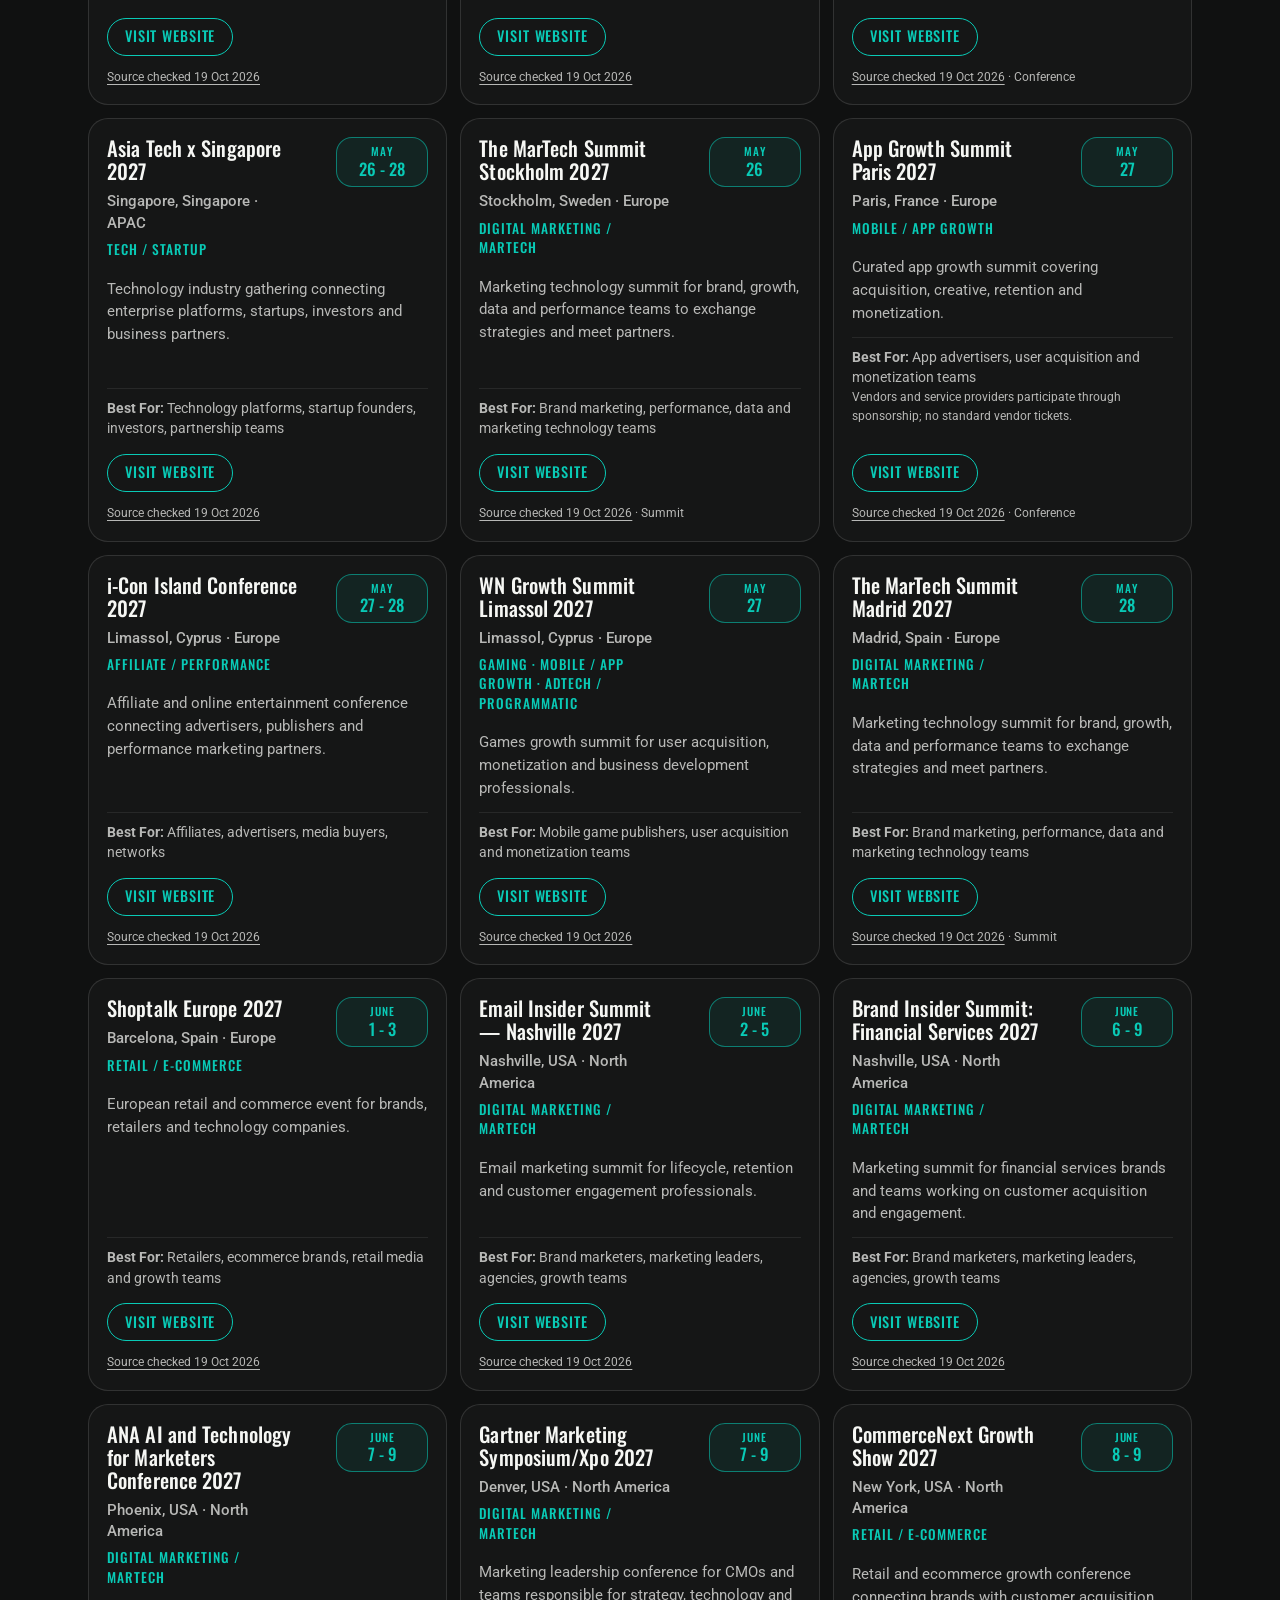
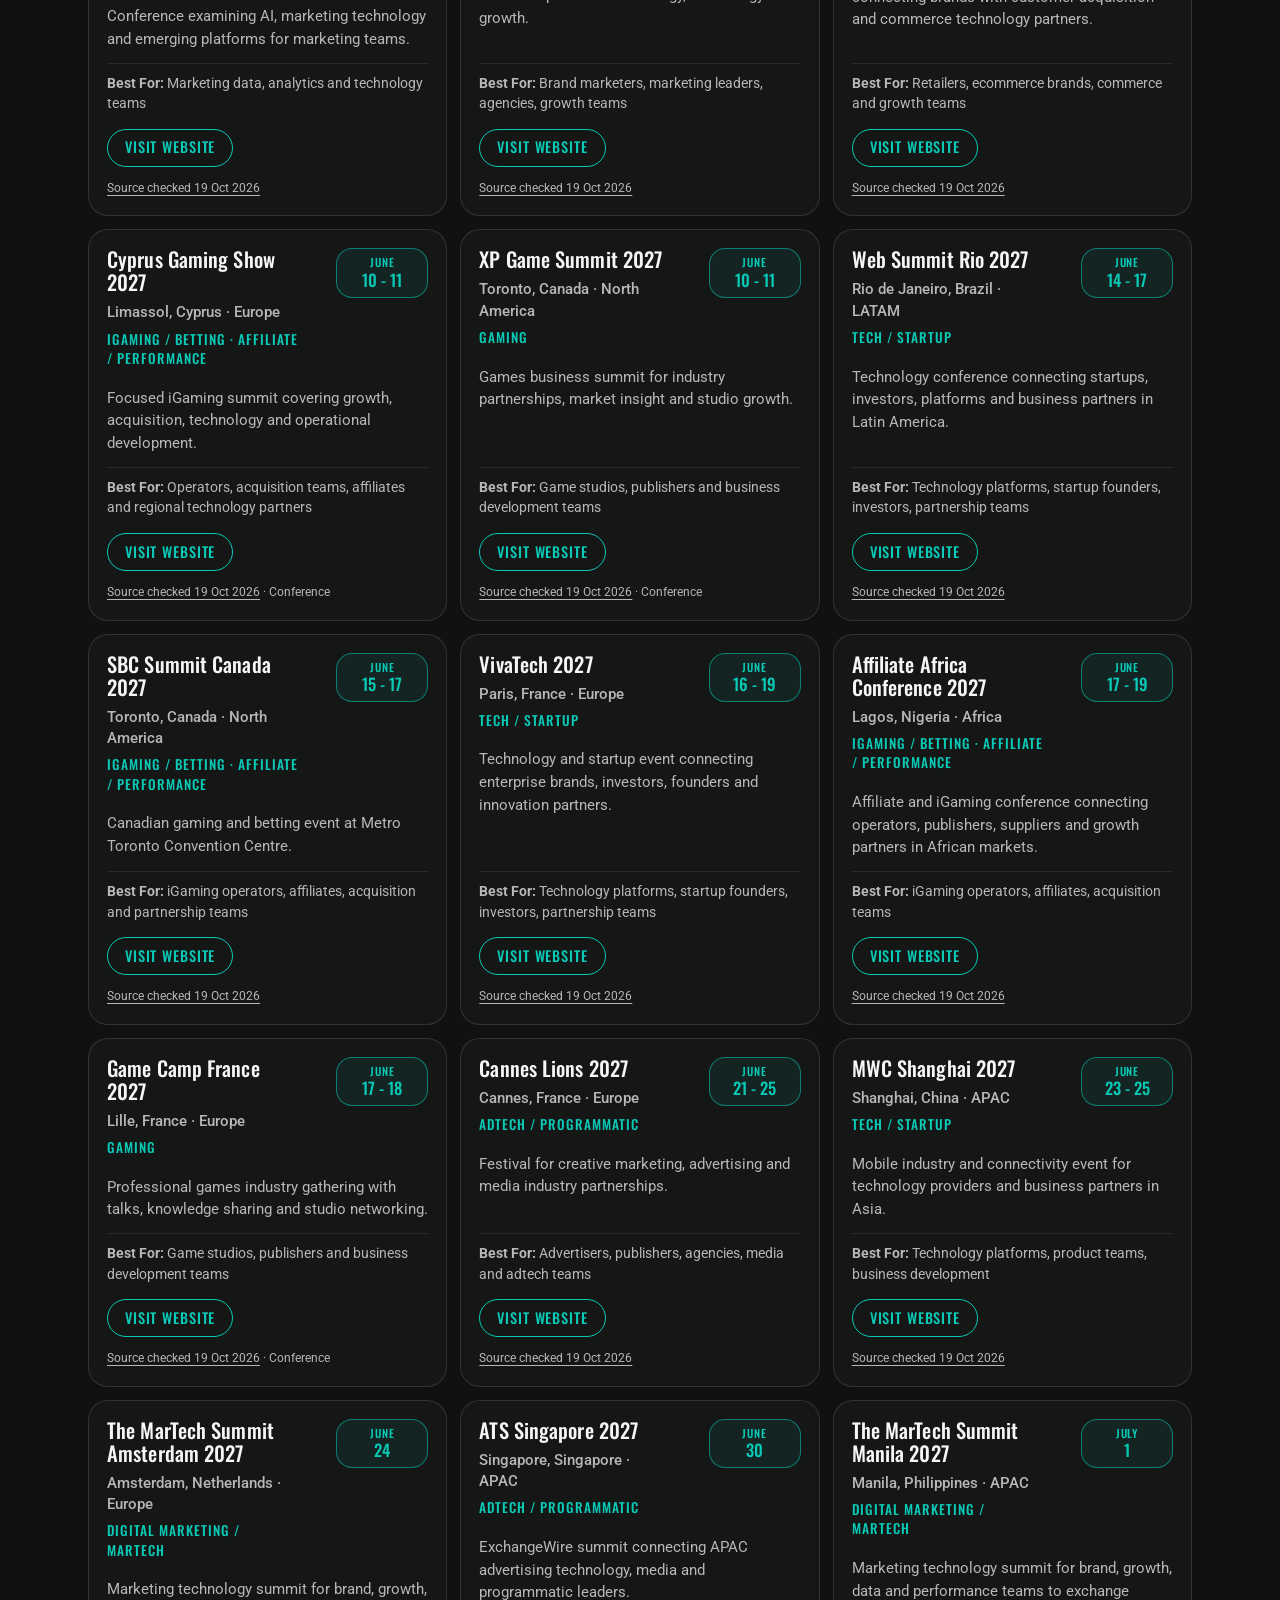
==== commit 2ac3bcbb: "Remove date status filter" ====
--- a/index.html
+++ b/index.html
@@ -6,7 +6,7 @@
   <meta name="description" content="Find 2027 app growth, gaming, adtech and affiliate events, including announced editions awaiting dates. Explore the 2026 archive.">
   <title>App Growth Event Radar 2027 | BidMatrix</title>
   <link rel="icon" href="data:,">
-  <link rel="stylesheet" href="styles.css?v=2027-20261019-r4">
+  <link rel="stylesheet" href="styles.css?v=2027-20261020-r1">
 </head>
 <body>
   <main class="widget-shell">
@@ -48,10 +48,6 @@
           <span>Quarter</span>
           <select id="quarterFilter" data-filter="quarter"></select>
         </label>
-        <label for="dateStatusFilter">
-          <span>Date status</span>
-          <select id="dateStatusFilter" data-filter="dateStatus"></select>
-        </label>
         <button type="button" id="applyFilters" class="primary-button">Apply</button>
         <button type="button" id="clearFilters" class="secondary-button">Clear filters</button>
       </div>
@@ -71,6 +67,6 @@
     </section>
   </main>
 
-  <script src="script.js?v=2027-20261019-r4"></script>
+  <script src="script.js?v=2027-20261020-r1"></script>
 </body>
 </html>
--- a/styles.css
+++ b/styles.css
@@ -183,7 +183,7 @@
 
 .filter-controls {
   display: grid;
-  grid-template-columns: 100px repeat(4, minmax(0, 1fr));
+  grid-template-columns: 100px repeat(3, minmax(0, 1fr)) 108px 152px;
   gap: 11px;
   margin-top: 14px;
   align-items: end;
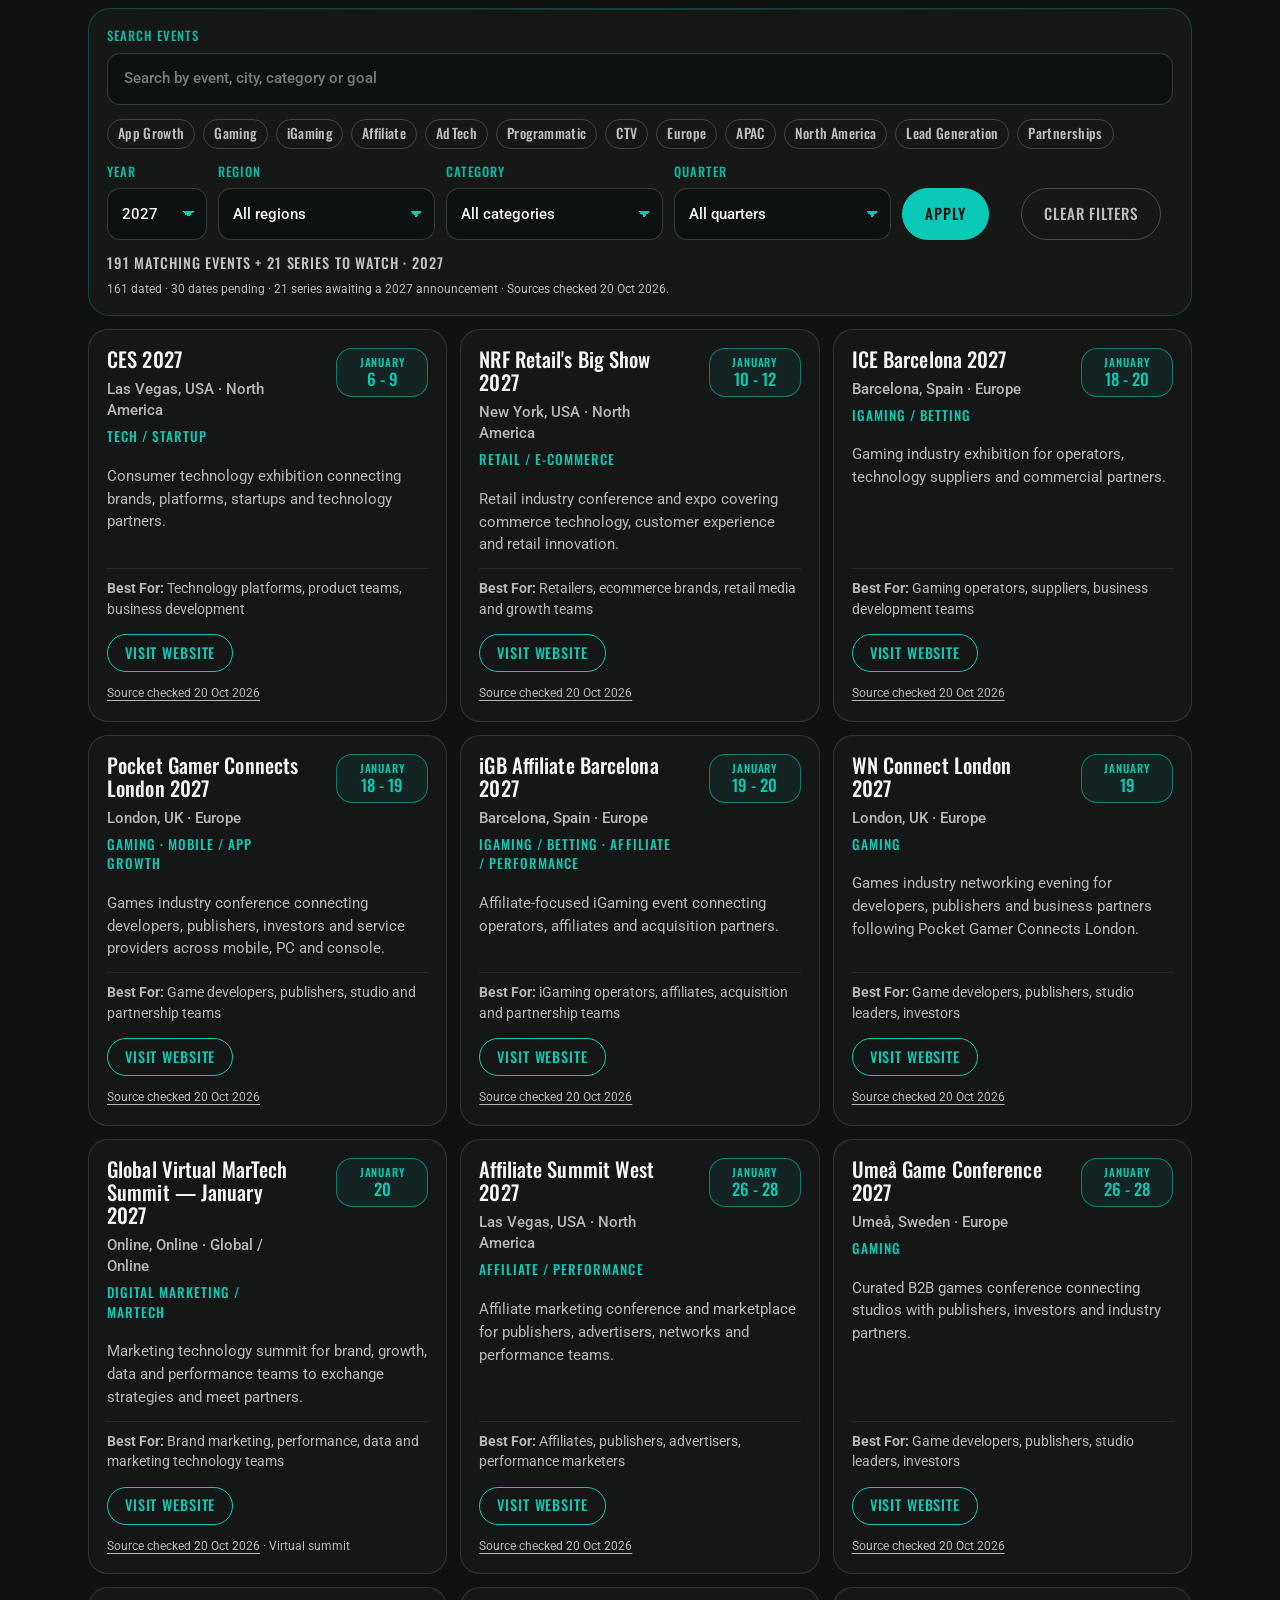
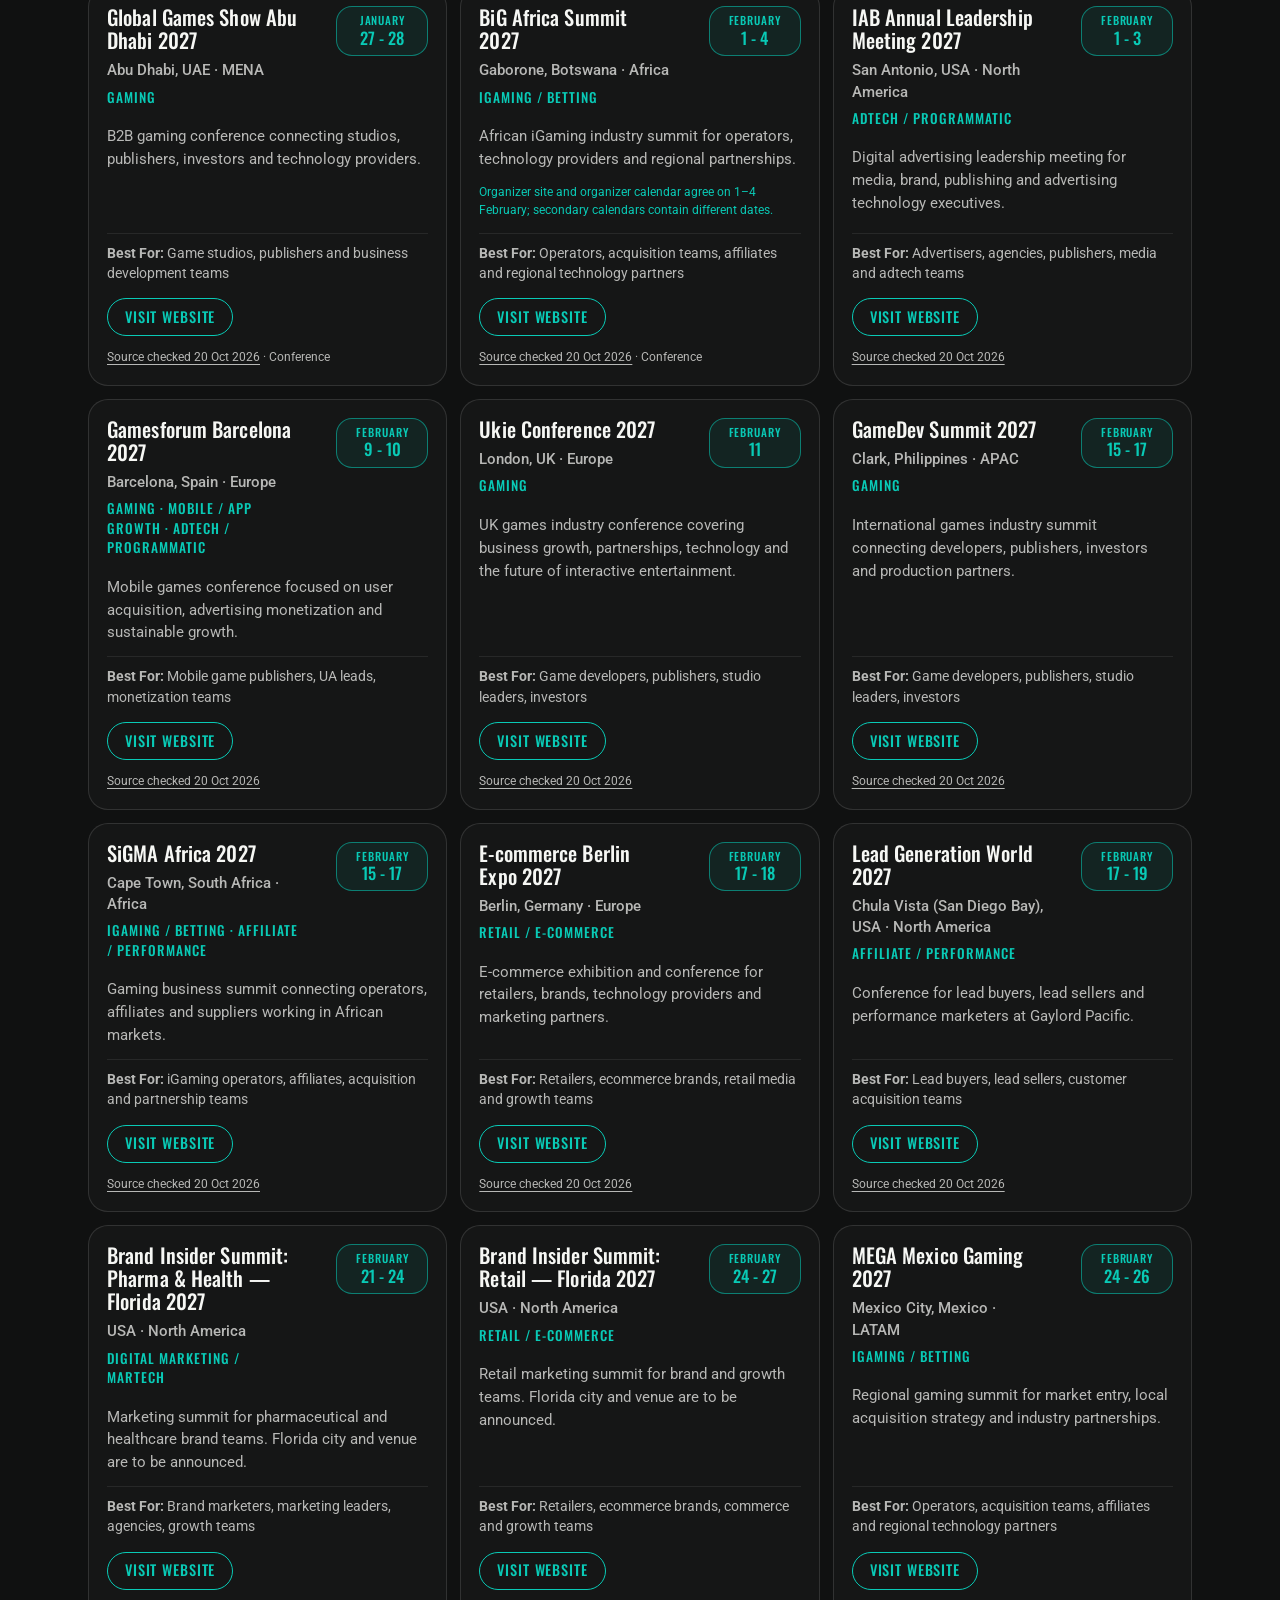
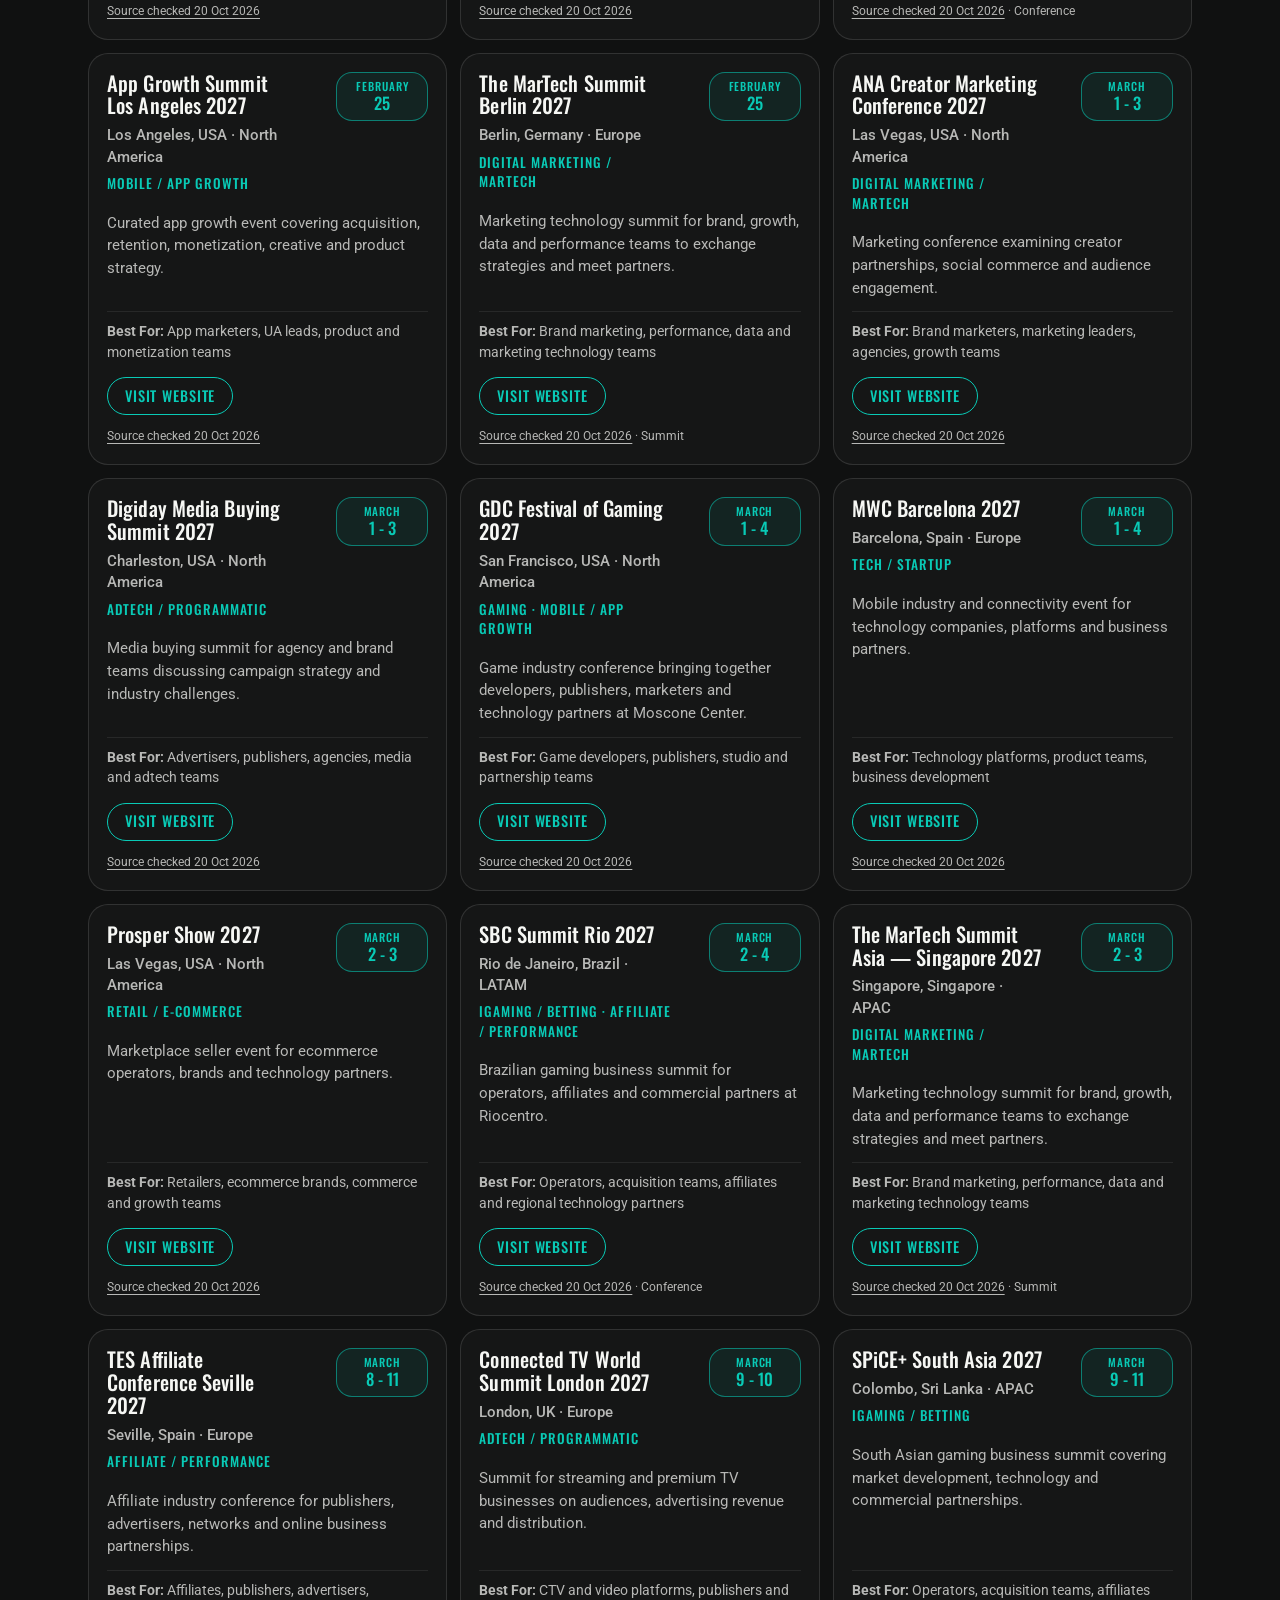
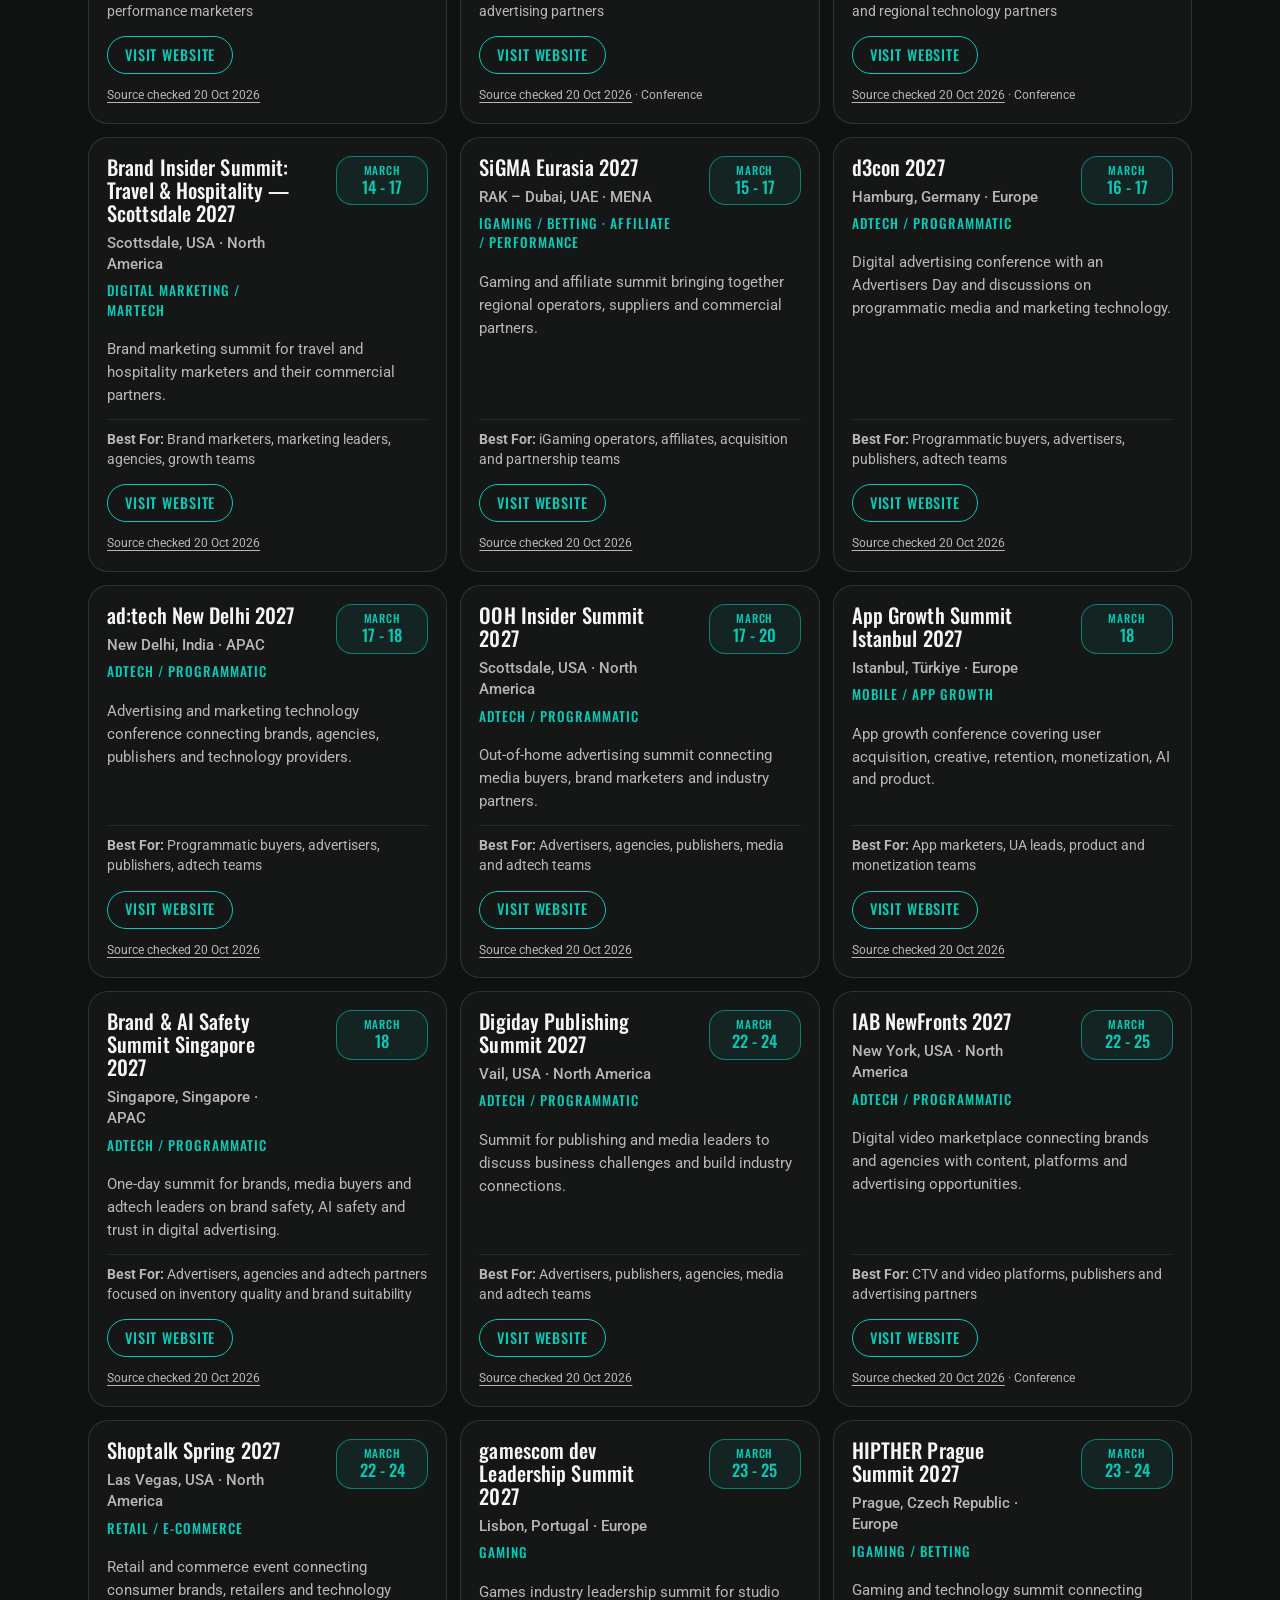
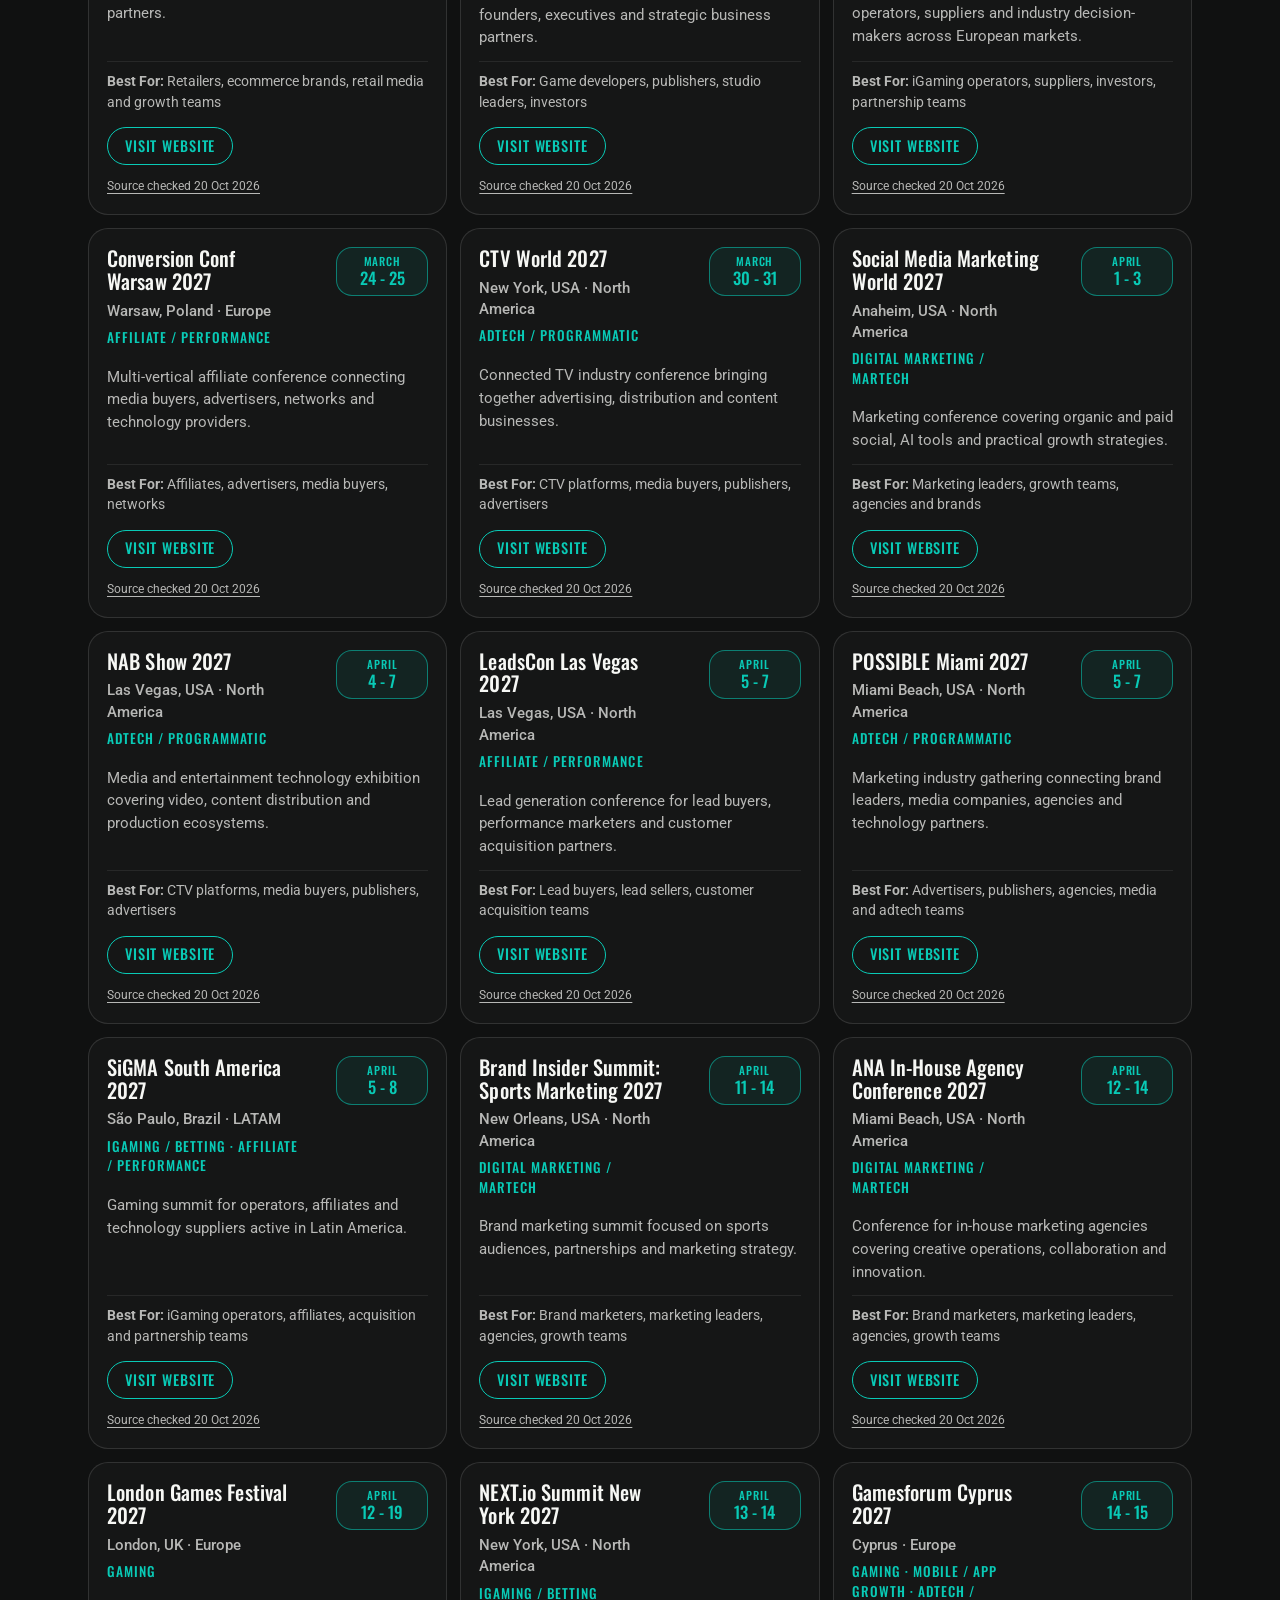
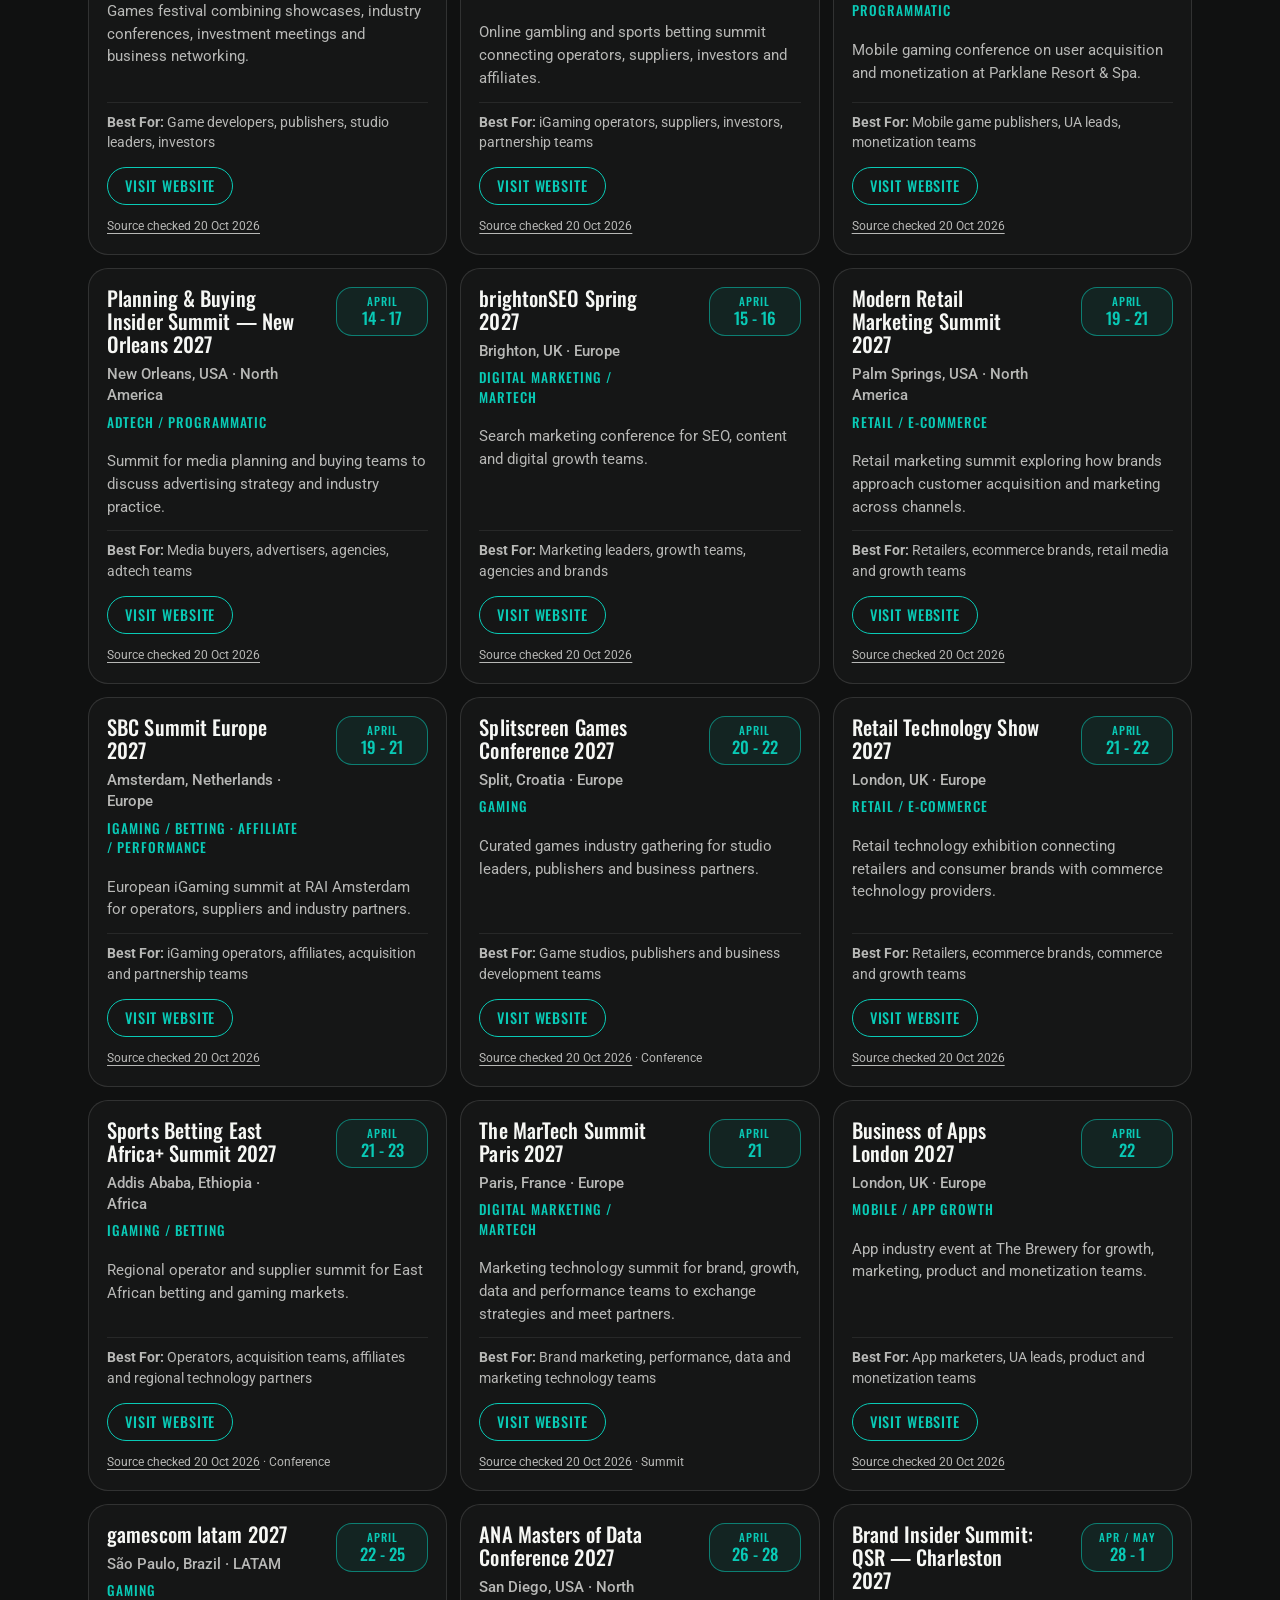
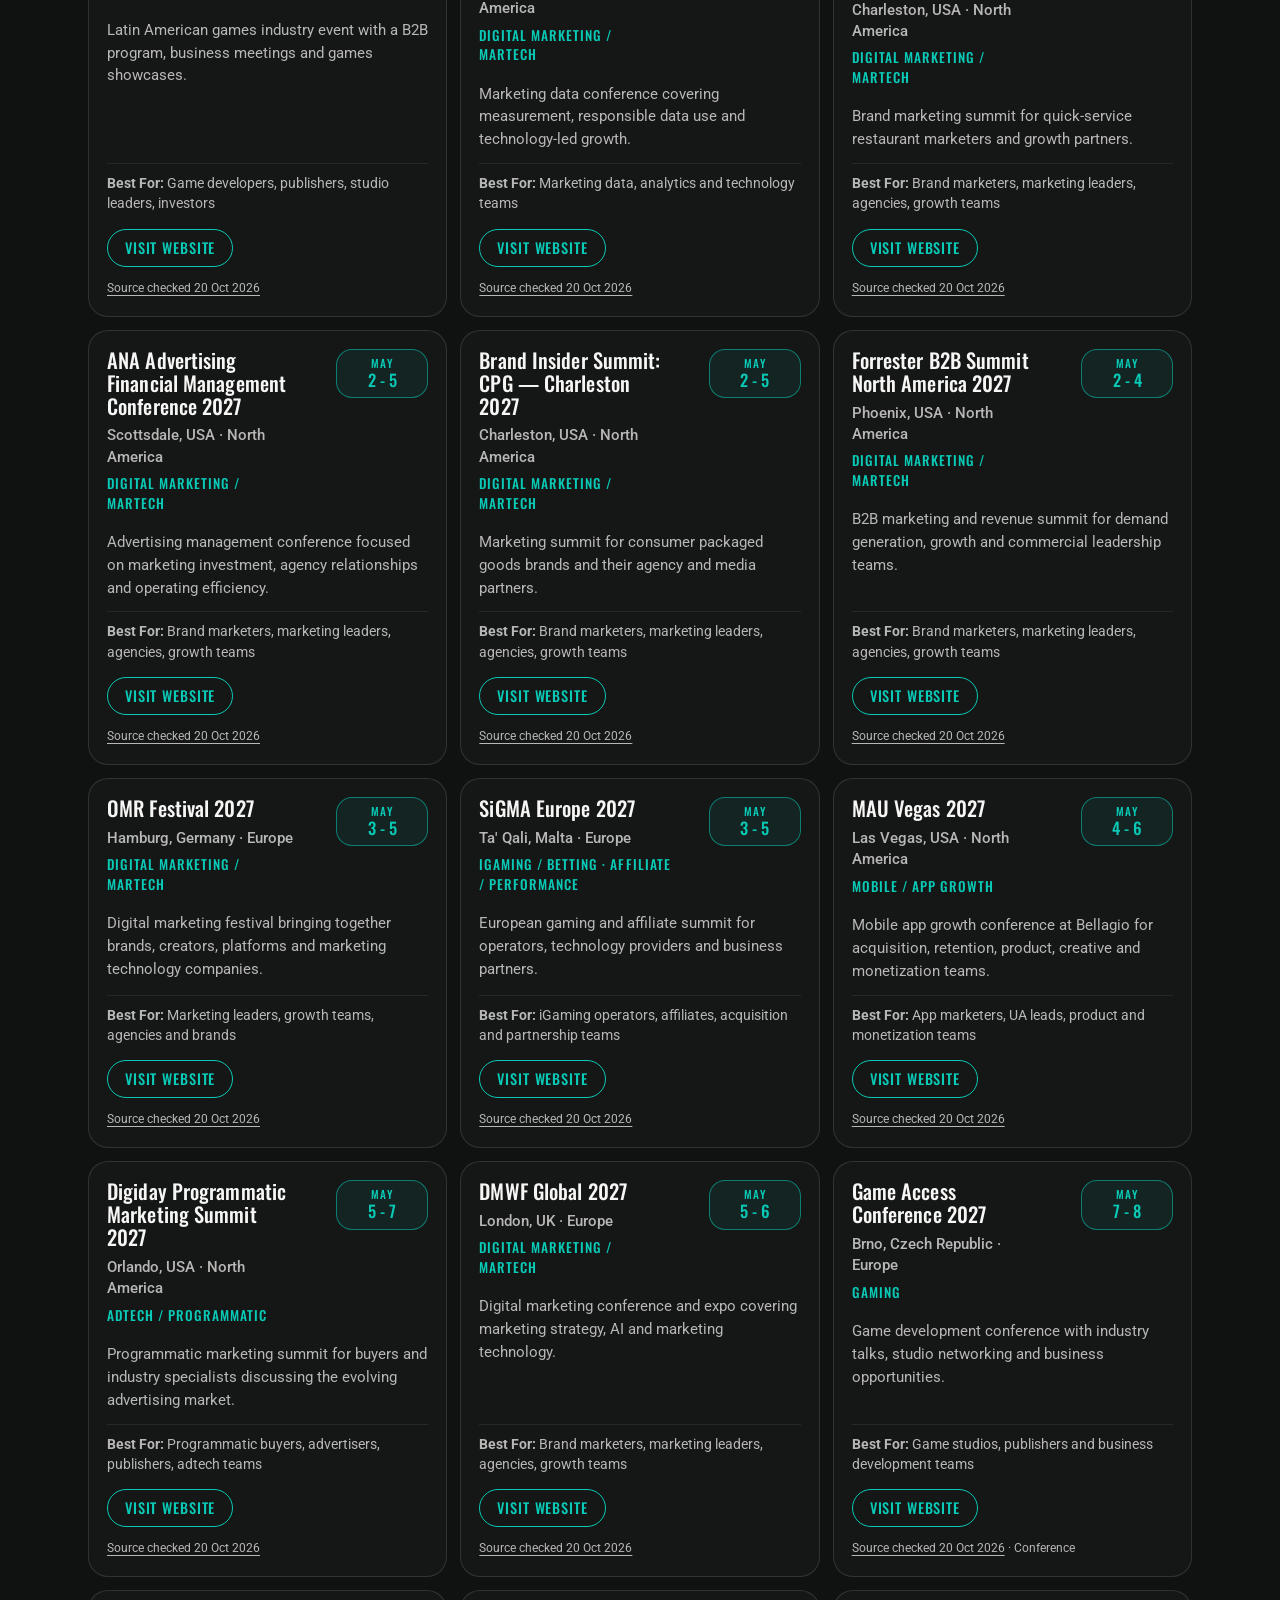
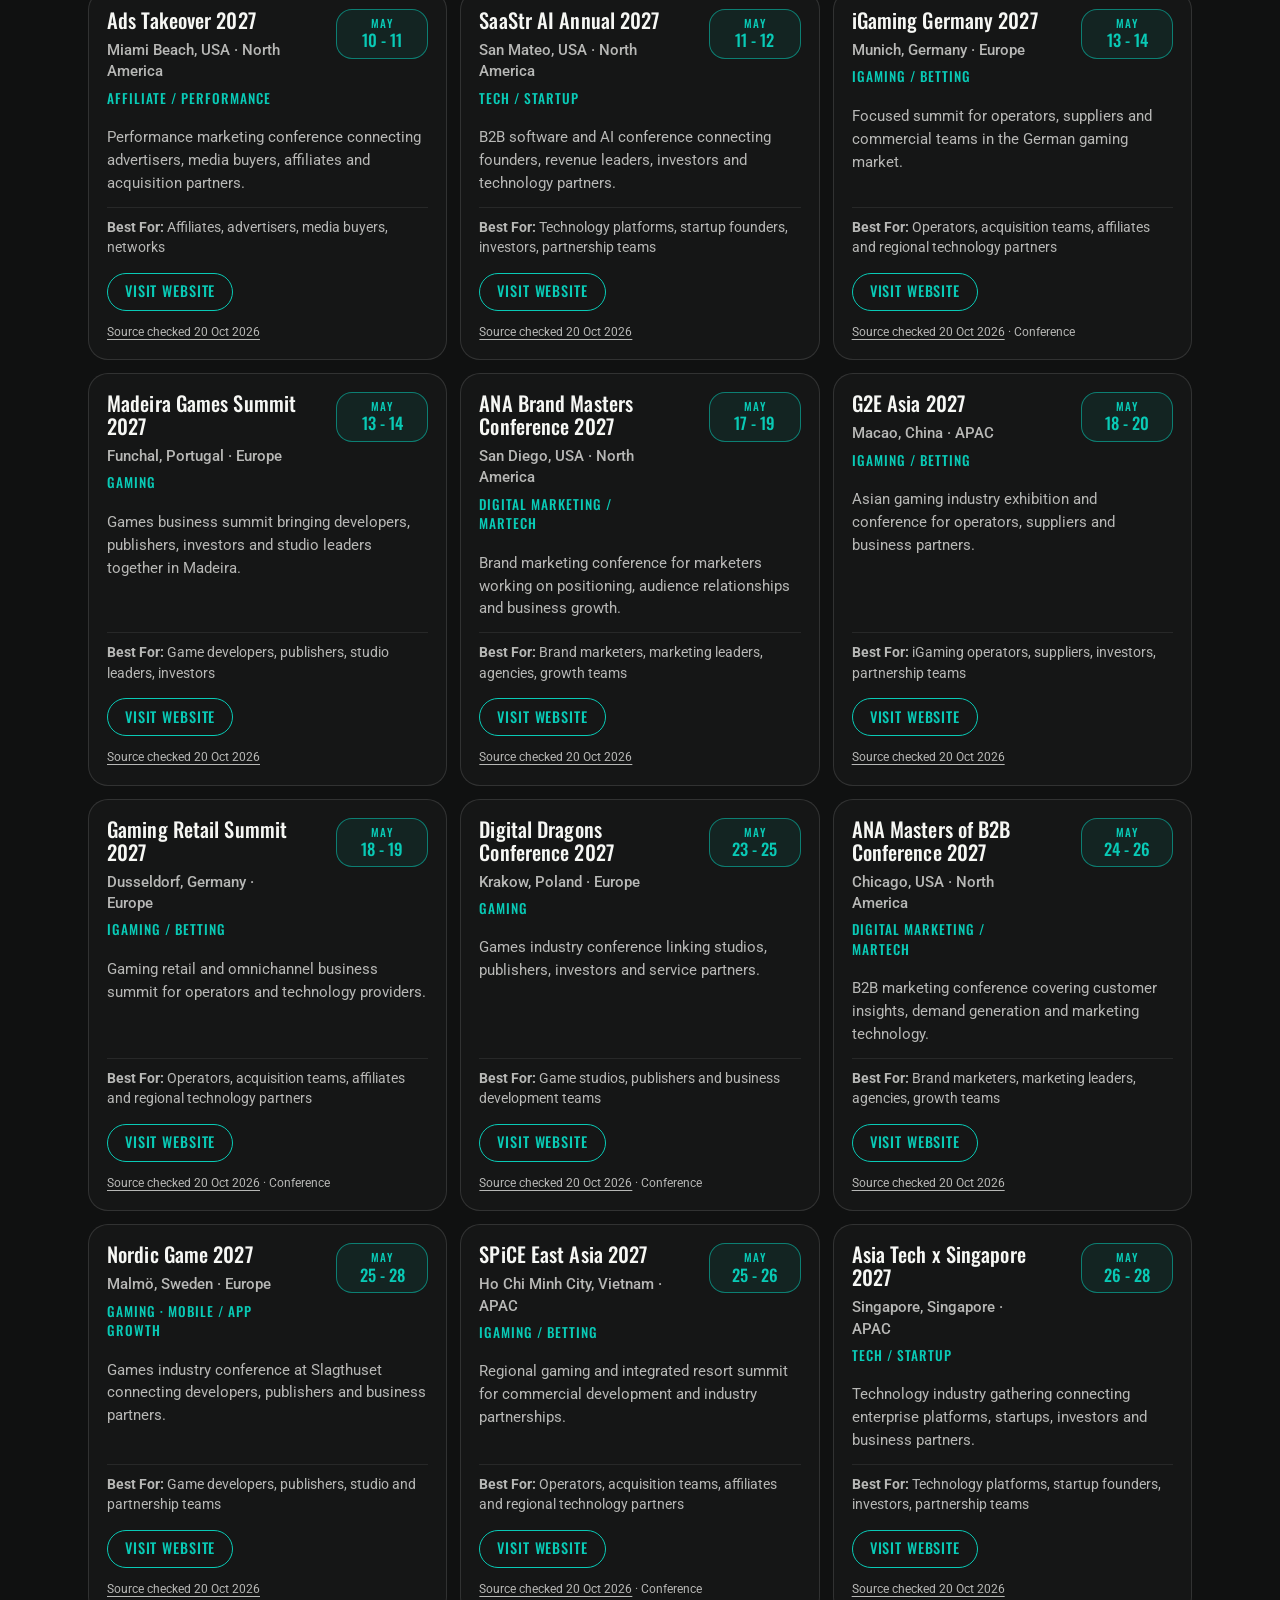
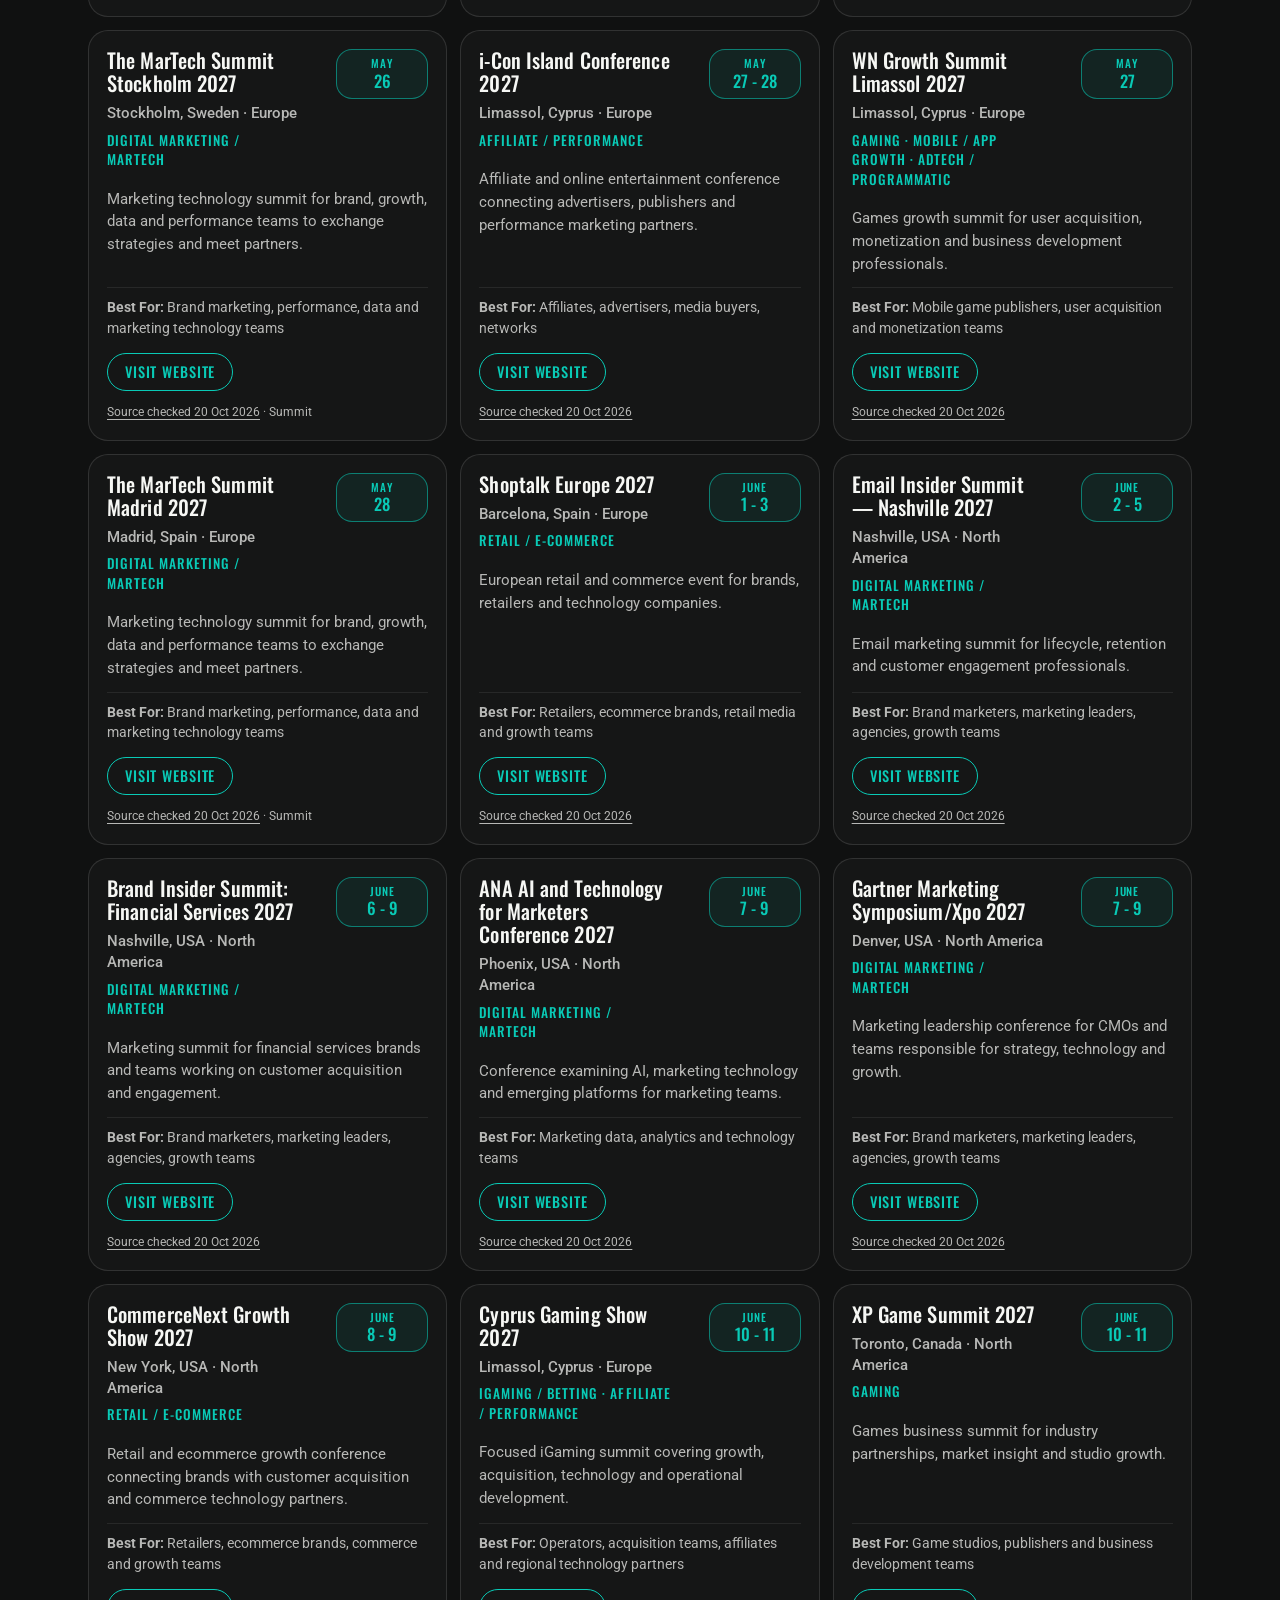
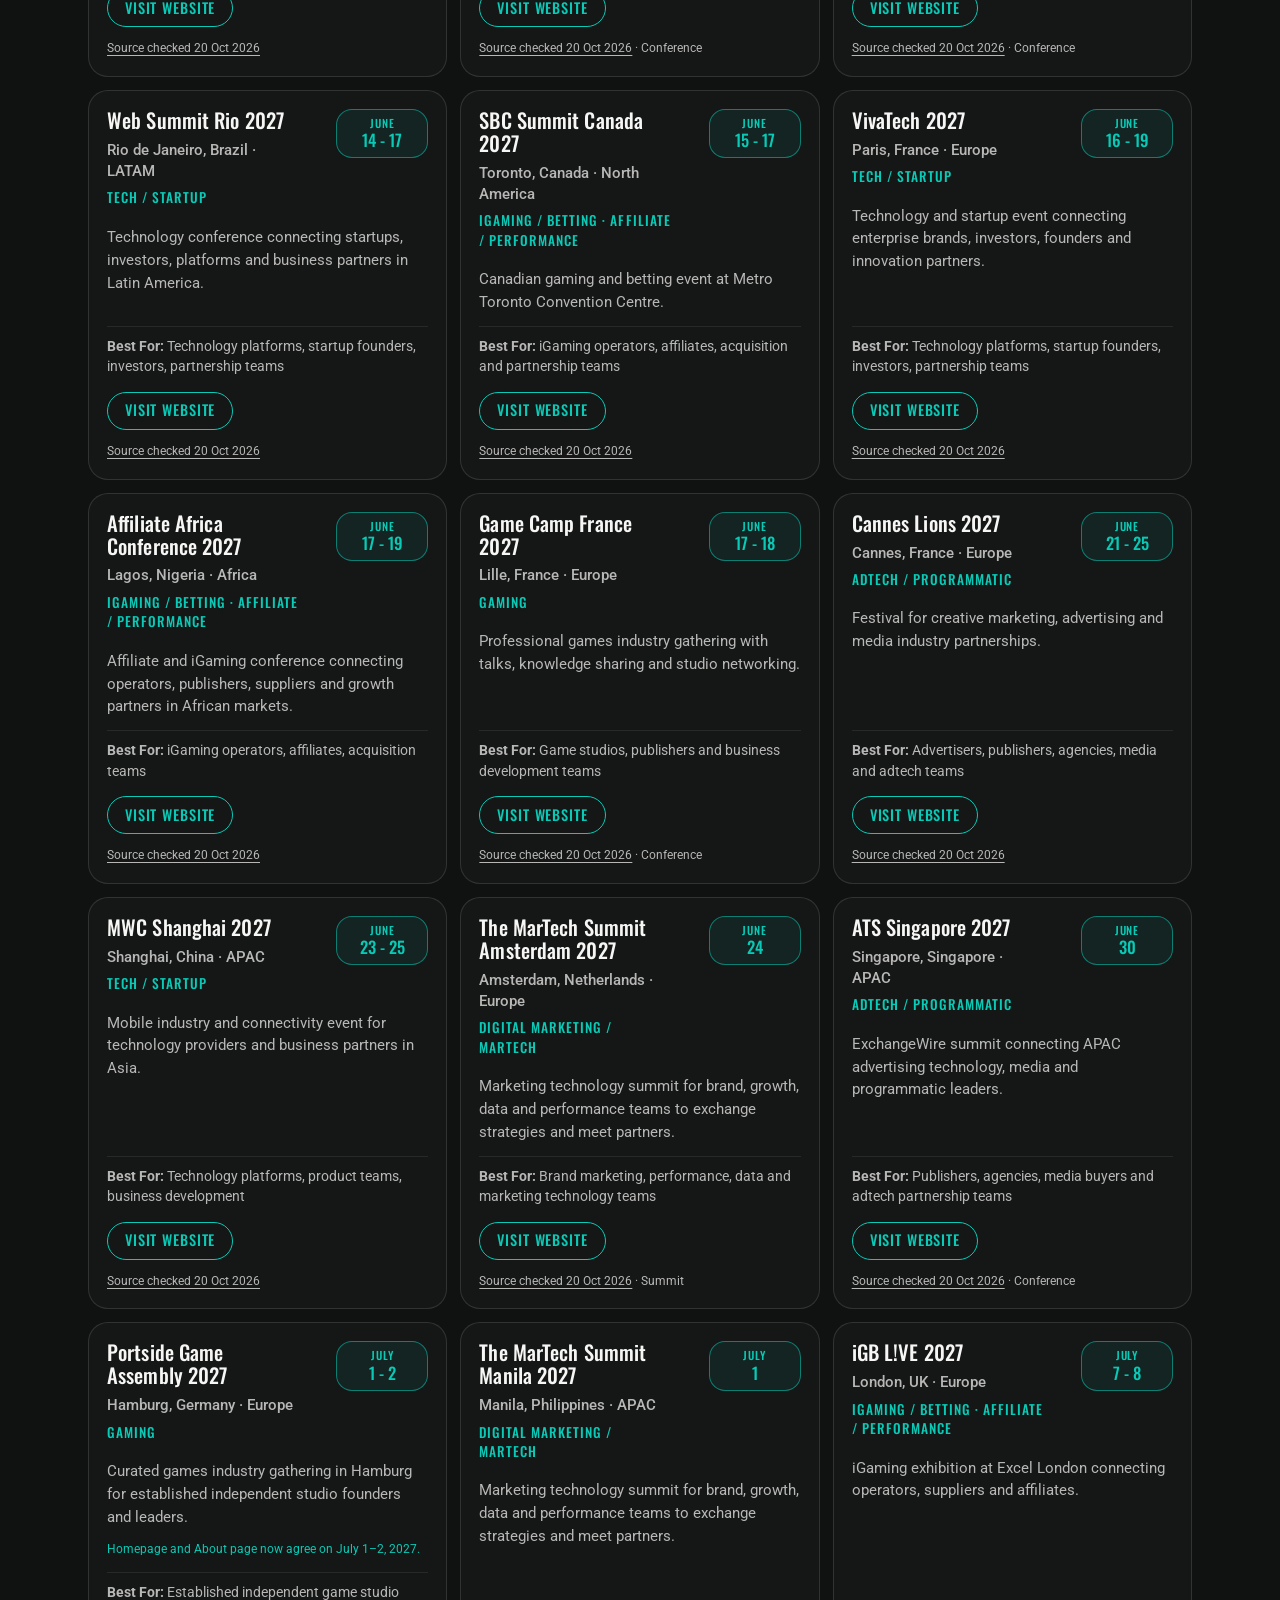
==== commit e229c1cd: "Verify event sources and correct dates, links and cancellations" ====
--- a/index.html
+++ b/index.html
@@ -6,7 +6,7 @@
   <meta name="description" content="Find 2027 app growth, gaming, adtech and affiliate events, including announced editions awaiting dates. Explore the 2026 archive.">
   <title>App Growth Event Radar 2027 | BidMatrix</title>
   <link rel="icon" href="data:,">
-  <link rel="stylesheet" href="styles.css?v=2027-20261020-r1">
+  <link rel="stylesheet" href="styles.css?v=2027-20261020-r2">
 </head>
 <body>
   <main class="widget-shell">
@@ -67,6 +67,6 @@
     </section>
   </main>
 
-  <script src="script.js?v=2027-20261020-r1"></script>
+  <script src="script.js?v=2027-20261020-r2"></script>
 </body>
 </html>
